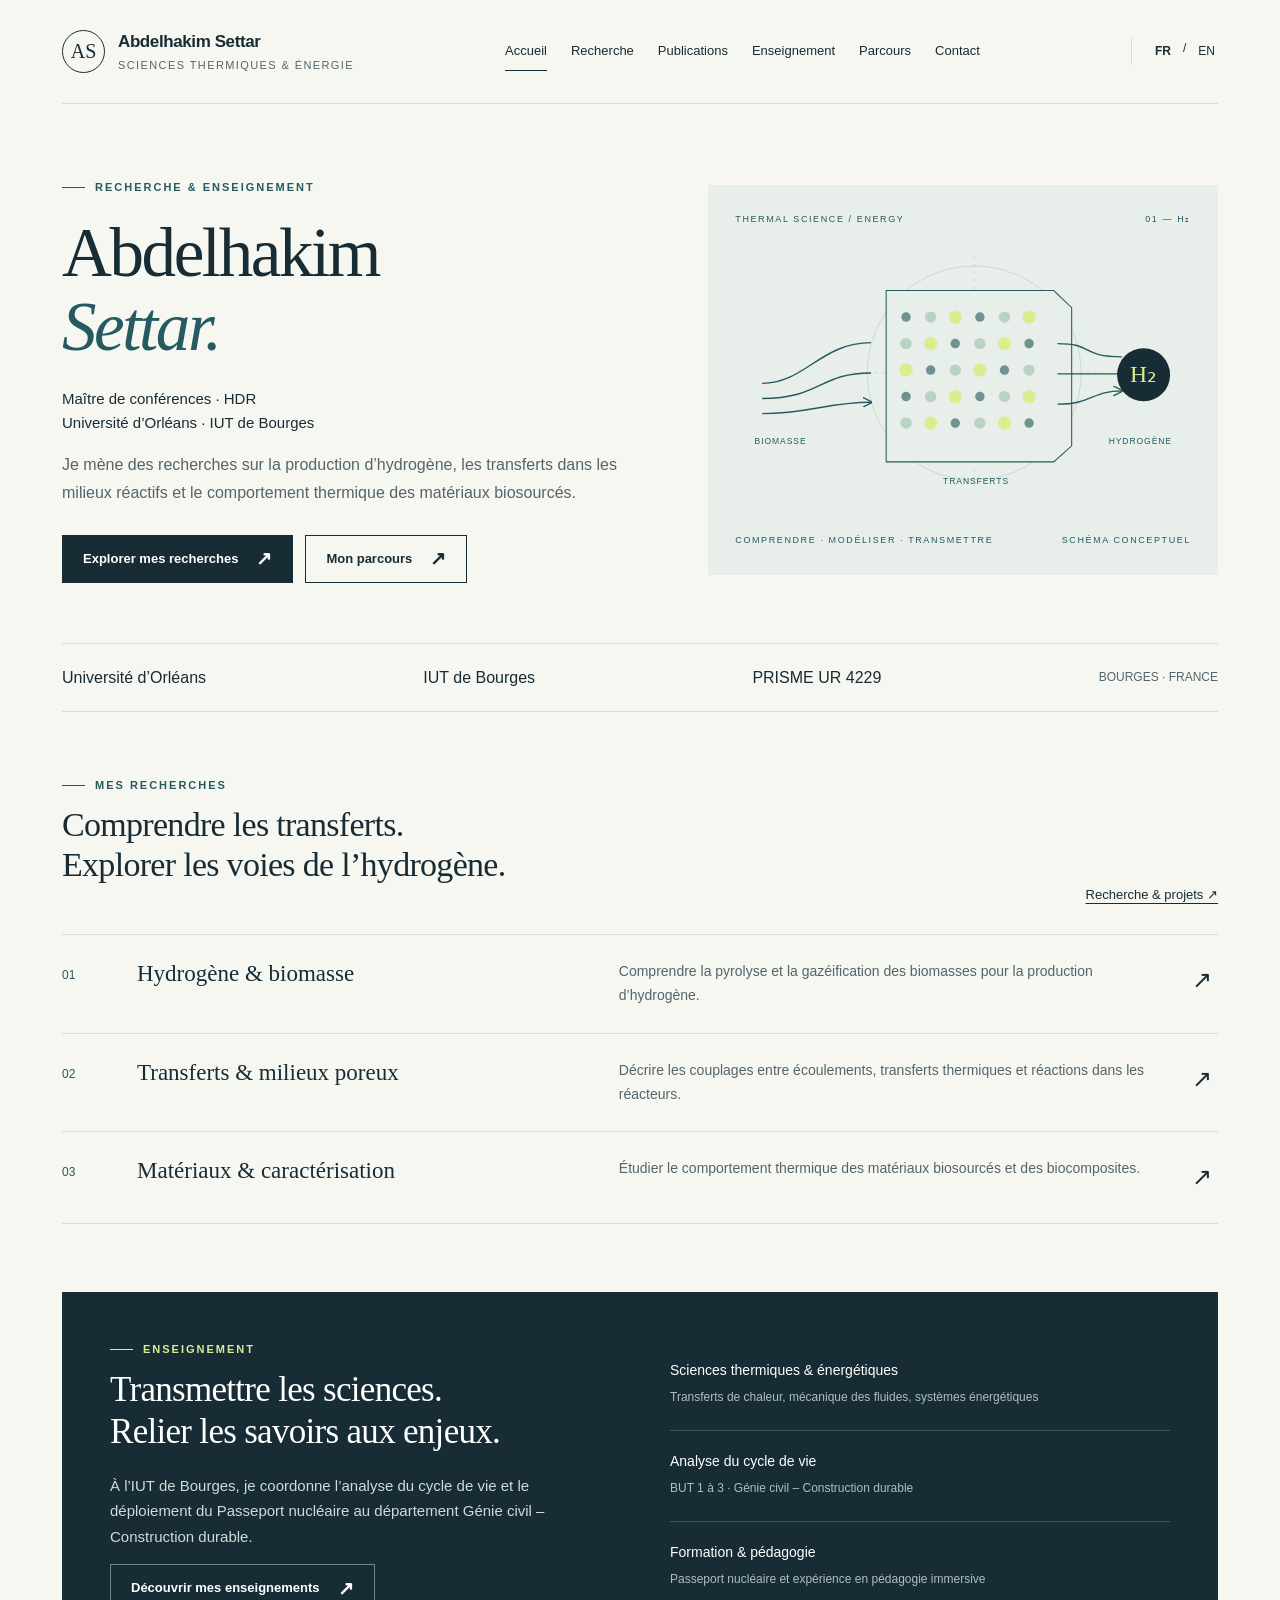
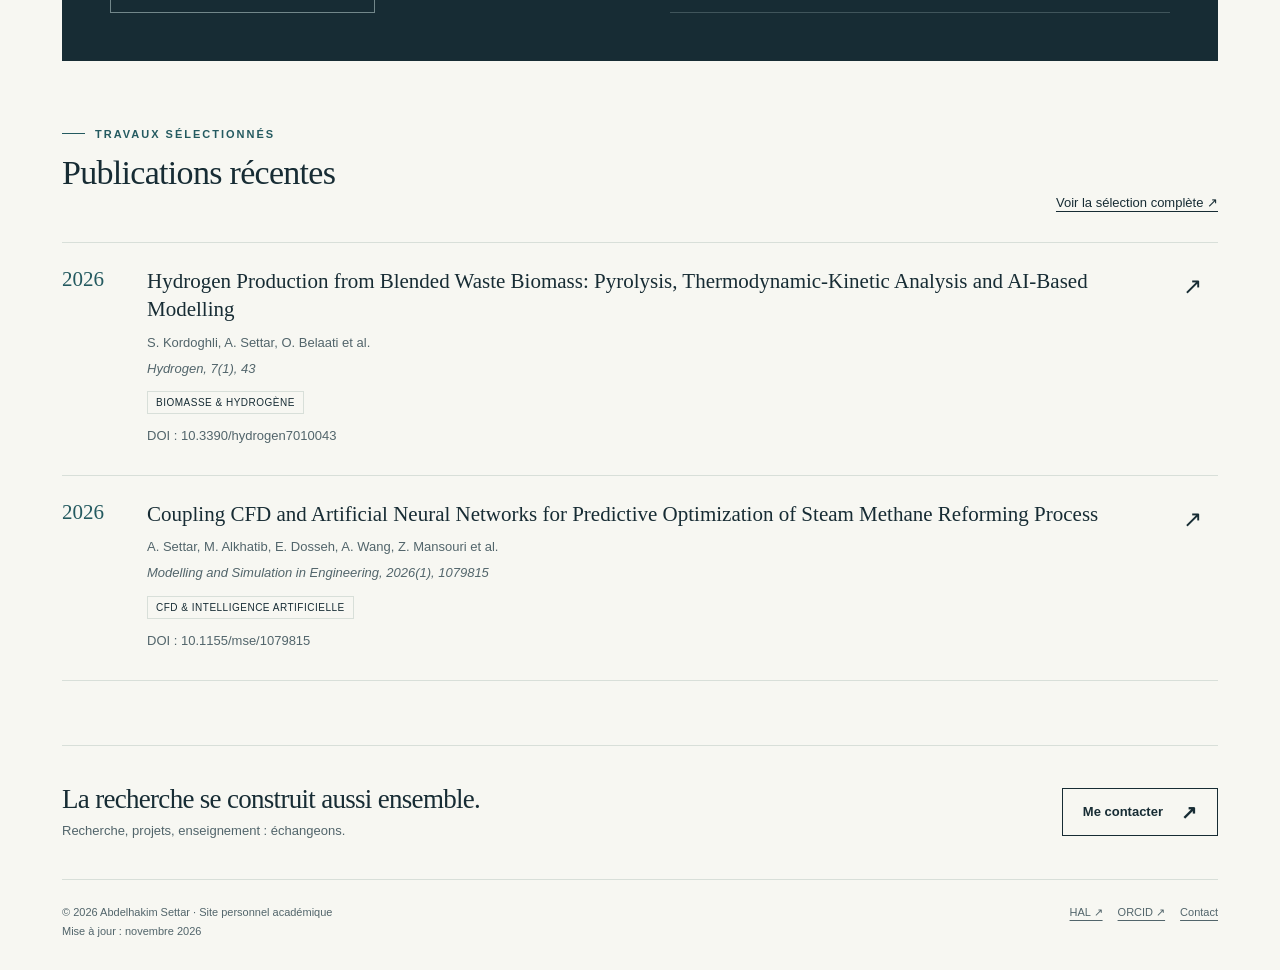
==== index.html @ e498993f "Mettre à jour l’adresse du site après le changement d’identifiant Nouvelle adresse : https://abdelha" ====
<!doctype html><html lang="fr"><head><meta charset="utf-8"><meta name="viewport" content="width=device-width,initial-scale=1"><title>Abdelhakim Settar — Recherche &amp; enseignement</title><meta name="description" content="Abdelhakim Settar, maître de conférences HDR à l’Université d’Orléans : hydrogène, biomasse, transferts, matériaux biosourcés et enseignement à l’IUT de Bourges."><meta name="theme-color" content="#172c34"><link rel="canonical" href="https://abdelhakim-settar.github.io/fr.html"><link rel="alternate" hreflang="fr" href="https://abdelhakim-settar.github.io/fr.html"><link rel="alternate" hreflang="en" href="https://abdelhakim-settar.github.io/en.html"><link rel="alternate" hreflang="x-default" href="https://abdelhakim-settar.github.io/en.html"><meta property="og:title" content="Abdelhakim Settar — Recherche &amp; enseignement"><meta property="og:description" content="Abdelhakim Settar, maître de conférences HDR à l’Université d’Orléans : hydrogène, biomasse, transferts, matériaux biosourcés et enseignement à l’IUT de Bourges."><meta property="og:type" content="profile"><meta property="og:url" content="https://abdelhakim-settar.github.io/fr.html"><meta property="og:locale" content="fr_FR"><link rel="icon" type="image/svg+xml" href="/favicon.svg"><link rel="stylesheet" href="/style.css"><script src="/app.js" defer></script><script type="application/ld+json">{"@context": "https://schema.org", "@type": "ProfilePage", "inLanguage": "fr", "url": "https://abdelhakim-settar.github.io/fr.html", "name": "Abdelhakim Settar — Recherche & enseignement", "mainEntity": {"@type": "Person", "name": "Abdelhakim Settar", "jobTitle": "Maître de conférences HDR", "affiliation": [{"@type": "Organization", "name": "Université d’Orléans"}, {"@type": "Organization", "name": "PRISME Laboratory, UR 4229"}], "email": "mailto:abdelhakim.settar@univ-orleans.fr", "sameAs": ["https://cv.hal.science/abdelhakim-settar", "https://orcid.org/0000-0002-2147-880X", "https://fr.linkedin.com/in/abdelhakim-settar-b4479660"], "knowsAbout": ["Hydrogen production", "Biomass gasification", "Heat and mass transfer", "Porous media", "Life cycle assessment"]}}</script></head><body><a class="skip" href="#main">Aller au contenu</a><div class="shell"><header class="top"><a class="brand" href="/fr.html"><span class="monogram" aria-hidden="true">AS</span><span><strong>Abdelhakim Settar</strong><small>Sciences thermiques & énergie</small></span></a><nav class="nav" aria-label="Navigation principale"><a href="/fr.html" aria-current="page">Accueil</a><a href="/fr-recherche.html" >Recherche</a><a href="/fr-publications.html" >Publications</a><a href="/fr-enseignement.html" >Enseignement</a><a href="/fr-parcours.html" >Parcours</a><a href="/fr-contact.html" >Contact</a></nav><nav class="languages" aria-label="Langue"><a href="/fr.html" lang="fr" hreflang="fr" class="selected" aria-current="true">FR</a><span aria-hidden="true">/</span><a href="/en.html" lang="en" hreflang="en" class="" >EN</a></nav></header><main id="main"><section class="hero"><div><div class="eyebrow">Recherche & enseignement</div><h1>Abdelhakim<span>Settar.</span></h1><p class="role">Maître de conférences · HDR<br>Université d’Orléans · IUT de Bourges</p><p class="lead">Je mène des recherches sur la production d’hydrogène, les transferts dans les milieux réactifs et le comportement thermique des matériaux biosourcés.</p><div class="actions"><a class="button primary" href="/fr-recherche.html" >Explorer mes recherches<span class="arrow" aria-hidden="true">↗</span></a><a class="button " href="/fr-parcours.html" >Mon parcours<span class="arrow" aria-hidden="true">↗</span></a></div></div><div class="hero-art"><div class="art-top"><span>THERMAL SCIENCE / ENERGY</span><span>01 — H₂</span></div><svg viewBox="0 0 460 280" role="img" aria-label="Illustration conceptuelle reliant biomasse, transferts dans un milieu poreux et hydrogène"><defs><marker id="arrow" markerWidth="7" markerHeight="7" refX="6" refY="3.5" orient="auto"><path d="M0 0L7 3.5L0 7" fill="none" stroke="#245a60"/></marker></defs><g fill="none" stroke="#b7c9c0" stroke-width=".6"><circle cx="242" cy="132" r="113"/><circle cx="242" cy="132" r="85"/><path d="M242 9V253M113 132H372" stroke-dasharray="3 5"/></g><path d="M18 143C63 143 80 100 133 100M18 159C80 159 78 132 133 132M18 175C68 175 87 163 133 163" stroke="#245a60" stroke-width="1.5" fill="none" marker-end="url(#arrow)"/><path d="M149 45L326 45L345 63L345 209L326 226L149 226Z" fill="#e8eeea" stroke="#245a60" stroke-width="1.1"/><circle cx="170" cy="73" r="5" fill="#6f9292"/><circle cx="170" cy="101" r="6" fill="#bad2c4"/><circle cx="170" cy="129" r="7" fill="#d8ee91"/><circle cx="170" cy="157" r="5" fill="#6f9292"/><circle cx="170" cy="185" r="6" fill="#bad2c4"/><circle cx="196" cy="73" r="6" fill="#bad2c4"/><circle cx="196" cy="101" r="7" fill="#d8ee91"/><circle cx="196" cy="129" r="5" fill="#6f9292"/><circle cx="196" cy="157" r="6" fill="#bad2c4"/><circle cx="196" cy="185" r="7" fill="#d8ee91"/><circle cx="222" cy="73" r="7" fill="#d8ee91"/><circle cx="222" cy="101" r="5" fill="#6f9292"/><circle cx="222" cy="129" r="6" fill="#bad2c4"/><circle cx="222" cy="157" r="7" fill="#d8ee91"/><circle cx="222" cy="185" r="5" fill="#6f9292"/><circle cx="248" cy="73" r="5" fill="#6f9292"/><circle cx="248" cy="101" r="6" fill="#bad2c4"/><circle cx="248" cy="129" r="7" fill="#d8ee91"/><circle cx="248" cy="157" r="5" fill="#6f9292"/><circle cx="248" cy="185" r="6" fill="#bad2c4"/><circle cx="274" cy="73" r="6" fill="#bad2c4"/><circle cx="274" cy="101" r="7" fill="#d8ee91"/><circle cx="274" cy="129" r="5" fill="#6f9292"/><circle cx="274" cy="157" r="6" fill="#bad2c4"/><circle cx="274" cy="185" r="7" fill="#d8ee91"/><circle cx="300" cy="73" r="7" fill="#d8ee91"/><circle cx="300" cy="101" r="5" fill="#6f9292"/><circle cx="300" cy="129" r="6" fill="#bad2c4"/><circle cx="300" cy="157" r="7" fill="#d8ee91"/><circle cx="300" cy="185" r="5" fill="#6f9292"/><path d="M330 101C369 101 354 115 398 115M330 133H397M330 165C367 165 366 151 398 151" fill="none" stroke="#245a60" stroke-width="1.5" marker-end="url(#arrow)"/><circle cx="421" cy="134" r="28" fill="#172c34"/><text x="421" y="142" text-anchor="middle" fill="#d8ee91" font-size="25" font-family="Georgia,serif">H₂</text><text x="10" y="207" fill="#245a60" font-size="9" letter-spacing="1">BIOMASSE</text><text x="244" y="249" fill="#245a60" font-size="9" text-anchor="middle" letter-spacing="1">TRANSFERTS</text><text x="451" y="207" fill="#245a60" font-size="9" text-anchor="end" letter-spacing="1">HYDROGÈNE</text></svg><div class="art-bottom"><span>Comprendre · Modéliser · Transmettre</span><span>Schéma conceptuel</span></div></div></section><div class="affiliations"><strong>Université d’Orléans</strong><strong>IUT de Bourges</strong><strong>PRISME <span>UR 4229</span></strong><span>BOURGES · FRANCE</span></div><section class="section"><div class="section-heading"><div><div class="eyebrow">Mes recherches</div><h2>Comprendre les transferts.<br>Explorer les voies de l’hydrogène.</h2></div><a class="text-link" href="/fr-recherche.html">Recherche & projets ↗</a></div><div class="topic-list"><a class="topic" href="/fr-recherche.html#hydrogen"><span class="num">01</span><h3>Hydrogène & biomasse</h3><p>Comprendre la pyrolyse et la gazéification des biomasses pour la production d’hydrogène.</p><span class="arrow" aria-hidden="true">↗</span></a><a class="topic" href="/fr-recherche.html#transport"><span class="num">02</span><h3>Transferts & milieux poreux</h3><p>Décrire les couplages entre écoulements, transferts thermiques et réactions dans les réacteurs.</p><span class="arrow" aria-hidden="true">↗</span></a><a class="topic" href="/fr-recherche.html#materials"><span class="num">03</span><h3>Matériaux & caractérisation</h3><p>Étudier le comportement thermique des matériaux biosourcés et des biocomposites.</p><span class="arrow" aria-hidden="true">↗</span></a></div></section><section class="feature"><div><div class="eyebrow">Enseignement</div><h2>Transmettre les sciences.<br>Relier les savoirs aux enjeux.</h2><p>À l’IUT de Bourges, je coordonne l’analyse du cycle de vie et le déploiement du Passeport nucléaire au département Génie civil – Construction durable.</p><a class="button " href="/fr-enseignement.html" >Découvrir mes enseignements<span class="arrow" aria-hidden="true">↗</span></a></div><div class="feature-list"><div><strong>Sciences thermiques & énergétiques</strong><small>Transferts de chaleur, mécanique des fluides, systèmes énergétiques</small></div><div><strong>Analyse du cycle de vie</strong><small>BUT 1 à 3 · Génie civil – Construction durable</small></div><div><strong>Formation & pédagogie</strong><small>Passeport nucléaire et expérience en pédagogie immersive</small></div></div></section><section class="section"><div class="section-heading"><div><div class="eyebrow">Travaux sélectionnés</div><h2>Publications récentes</h2></div><a class="text-link" href="/fr-publications.html">Voir la sélection complète ↗</a></div><article class="pub" data-publication data-year="2026"><div class="pub-year">2026</div><div><h3 lang="en"><a href="https://doi.org/10.3390/hydrogen7010043">Hydrogen Production from Blended Waste Biomass: Pyrolysis, Thermodynamic-Kinetic Analysis and AI-Based Modelling</a></h3><p>S. Kordoghli, A. Settar, O. Belaati et al.</p><p><i>Hydrogen, 7(1), 43</i></p><span class="tag">Biomasse & hydrogène</span><p>DOI : 10.3390/hydrogen7010043</p></div><a class="pub-link" href="https://doi.org/10.3390/hydrogen7010043" aria-label="Consulter la publication: Hydrogen Production from Blended Waste Biomass: Pyrolysis, Thermodynamic-Kinetic Analysis and AI-Based Modelling">↗</a></article><article class="pub" data-publication data-year="2026"><div class="pub-year">2026</div><div><h3 lang="en"><a href="https://doi.org/10.1155/mse/1079815">Coupling CFD and Artificial Neural Networks for Predictive Optimization of Steam Methane Reforming Process</a></h3><p>A. Settar, M. Alkhatib, E. Dosseh, A. Wang, Z. Mansouri et al.</p><p><i>Modelling and Simulation in Engineering, 2026(1), 1079815</i></p><span class="tag">CFD & intelligence artificielle</span><p>DOI : 10.1155/mse/1079815</p></div><a class="pub-link" href="https://doi.org/10.1155/mse/1079815" aria-label="Consulter la publication: Coupling CFD and Artificial Neural Networks for Predictive Optimization of Steam Methane Reforming Process">↗</a></article></section></main><footer><div class="footer-cta"><div><h2>La recherche se construit aussi ensemble.</h2><p>Recherche, projets, enseignement : échangeons.</p></div><a class="button " href="/fr-contact.html" >Me contacter<span class="arrow" aria-hidden="true">↗</span></a></div><div class="bottom"><div>© 2026 Abdelhakim Settar · Site personnel académique<br>Mise à jour : novembre 2026</div><div><a href="https://cv.hal.science/abdelhakim-settar">HAL ↗</a><a href="https://orcid.org/0000-0002-2147-880X">ORCID ↗</a><a href="/fr-contact.html">Contact</a></div></div></footer></div></body></html>
---- style.css ----
:root{--paper:#f7f7f2;--white:#fff;--ink:#172c34;--muted:#52656b;--line:#d8dfd9;--accent:#d8ee91;--teal:#245a60;--serif:Georgia,'Times New Roman',serif}*{box-sizing:border-box}html{scroll-behavior:smooth}body{margin:0;background:var(--paper);color:var(--ink);font:16px/1.7 'Segoe UI',Arial,sans-serif}a{color:inherit;text-underline-offset:4px}button,input,select{font:inherit}a:focus-visible,button:focus-visible,input:focus-visible,select:focus-visible{outline:3px solid #427b86;outline-offset:5px}a:hover{color:var(--teal)}.skip{position:fixed;top:-70px;left:12px;background:var(--white);padding:10px;z-index:20}.skip:focus{top:8px}.shell{max-width:1260px;margin:auto;padding:0 52px}.top{display:flex;align-items:center;justify-content:space-between;gap:20px;min-height:104px;border-bottom:1px solid var(--line)}.brand{display:flex;gap:13px;align-items:center;text-decoration:none;line-height:1.3}.monogram{width:43px;height:43px;display:grid;place-items:center;border:1px solid var(--ink);font:20px var(--serif);border-radius:50%}.brand strong{font-size:17px;letter-spacing:-.4px}.brand small{display:block;color:var(--muted);font-size:11px;letter-spacing:1.4px;text-transform:uppercase;margin-top:5px}.nav{display:flex;align-items:center;gap:24px}.nav a{font-size:13px;text-decoration:none;padding:8px 0;border-bottom:1px solid transparent}.nav a[aria-current=page]{border-color:var(--ink)}.languages{display:flex;gap:9px;font-size:12px;white-space:nowrap;border-left:1px solid var(--line);padding-left:20px}.languages a{padding:3px;text-decoration:none}.languages .selected{font-weight:700}.menu{display:none}.eyebrow{text-transform:uppercase;letter-spacing:2px;font-size:11px;font-weight:600;color:var(--teal);display:flex;align-items:center;gap:10px}.eyebrow:before{content:'';width:23px;height:1px;background:currentColor}.hero{display:grid;grid-template-columns:1.17fr 1fr;gap:50px;padding:74px 0 60px;align-items:center}.hero h1{font:clamp(44px,5.4vw,69px)/1.07 var(--serif);letter-spacing:-2.4px;margin:20px 0 23px;font-weight:400}.hero h1 span{display:block;font-style:italic;color:var(--teal)}.role{font-size:15px;line-height:1.6;margin:0 0 15px}.lead{color:var(--muted);font-size:16px;max-width:600px}.actions{display:flex;gap:12px;flex-wrap:wrap;margin-top:29px}.button{display:inline-flex;align-items:center;gap:18px;justify-content:center;padding:12px 20px;border:1px solid var(--ink);text-decoration:none;font-size:13px;font-weight:600;background:transparent;color:var(--ink);cursor:pointer}.button.primary{background:var(--ink);color:white}.button:hover{background:var(--accent);color:var(--ink)}.button .arrow{font-size:19px;line-height:1}.hero-art{background:#e8eeea;position:relative;min-height:390px;display:flex;flex-direction:column;justify-content:space-between;padding:27px;overflow:hidden}.art-top,.art-bottom{display:flex;justify-content:space-between;gap:20px;text-transform:uppercase;font-size:9px;letter-spacing:1.6px;color:var(--teal)}.hero-art svg{width:100%;height:265px;overflow:visible}.affiliations{display:flex;justify-content:space-between;align-items:center;padding:20px 0;border-top:1px solid var(--line);border-bottom:1px solid var(--line);gap:20px;font-size:12px;color:var(--muted)}.affiliations strong{font-size:16px;color:var(--ink);font-weight:500}.section{padding:64px 0}.section-heading{display:flex;align-items:end;justify-content:space-between;gap:30px;margin-bottom:28px}.section-heading h2,h2{font:34px/1.2 var(--serif);letter-spacing:-.7px;margin:10px 0 20px;font-weight:400}.text-link{font-size:13px;white-space:nowrap}.topic-list{border-top:1px solid var(--line)}.topic{display:grid;grid-template-columns:50px 1fr 1.2fr 26px;gap:25px;padding:25px 0;border-bottom:1px solid var(--line);align-items:start;text-decoration:none}.topic .num{color:var(--teal);font-size:12px;padding-top:5px}.topic h3{font:23px/1.25 var(--serif);margin:0}.topic p{margin:0;color:var(--muted);font-size:14px}.topic>.arrow{font-size:24px}.feature{display:grid;grid-template-columns:1fr 1fr;gap:60px;background:var(--ink);color:#fff;padding:48px;margin-top:4px}.feature .eyebrow{color:var(--accent)}.feature p{font-size:15px;color:#d0dbda}.feature h2{font-size:35px}.feature .button{color:#fff;border-color:#72878a}.feature .button:hover{color:var(--ink)}.feature-list{display:grid;gap:0}.feature-list>div{padding:16px 0;border-bottom:1px solid #40555b}.feature-list strong{font-size:14px;font-weight:500}.feature-list small{display:block;font-size:12px;color:#adbec0;margin-top:4px}.pub{display:grid;grid-template-columns:65px 1fr 35px;gap:20px;border-top:1px solid var(--line);padding:24px 0}.pub:last-child{border-bottom:1px solid var(--line)}.pub-year{font:21px var(--serif);color:var(--teal)}.pub h3{font:21px/1.35 var(--serif);margin:0 0 8px}.pub h3 a{text-decoration:none}.pub p{font-size:13px;color:var(--muted);margin:4px 0}.tag{display:inline-block;font-size:10px;letter-spacing:.5px;text-transform:uppercase;border:1px solid var(--line);padding:2px 8px;margin:7px 0}.pub-link{text-decoration:none;font-size:23px}.page-head{padding:60px 0 38px;border-bottom:1px solid var(--line)}.page-head h1{font:55px/1.1 var(--serif);letter-spacing:-1.8px;font-weight:400;margin:18px 0}.page-head p{max-width:750px;color:var(--muted)}.layout{display:grid;grid-template-columns:215px 1fr;gap:60px;padding:45px 0 70px}.side{align-self:start;position:sticky;top:30px}.side a{display:block;text-decoration:none;font-size:13px;border-bottom:1px solid var(--line);padding:11px 0}.content section{margin-bottom:48px;scroll-margin-top:30px}.content h2{font-size:31px}.content h3{font:24px var(--serif);margin:25px 0 12px}.content p,.content li{color:var(--muted);font-size:15px}.methods{display:flex;flex-wrap:wrap;gap:8px}.methods span{padding:7px 12px;border:1px solid var(--line);font-size:12px}.project{display:grid;grid-template-columns:115px 1fr;gap:24px;padding:23px 0;border-top:1px solid var(--line)}.project .date{font-size:12px;color:var(--teal)}.project h3{margin:0 0 8px}.project p{margin:0}.note{font-size:12px;color:var(--muted);border-left:2px solid var(--teal);padding:0 0 0 16px}.timeline{border-left:1px solid var(--line);margin-left:6px;padding-left:25px}.timeline article{position:relative;margin-bottom:29px}.timeline article:before{position:absolute;content:'';width:7px;height:7px;background:var(--teal);border-radius:50%;left:-29px;top:9px}.timeline .date{font-size:12px;color:var(--teal)}.timeline h3{margin:4px 0 6px;font-size:22px}.timeline p{margin:0}.filters{display:flex;gap:20px;align-items:end;margin:30px 0}.filters label{display:flex;flex-direction:column;gap:6px;font-size:12px;flex:1}.filters input,.filters select{border:1px solid #b0beba;background:#fff;padding:12px;color:var(--ink);width:100%;border-radius:0}.filters label:last-child{max-width:180px}.result-count{font-size:12px;color:var(--muted)}[hidden]{display:none!important}.contact-grid{display:grid;grid-template-columns:1.3fr 1fr;gap:60px;padding:45px 0 70px}.email{font:clamp(19px,2.7vw,30px) var(--serif);overflow-wrap:anywhere}.contact-box{background:#e8eeea;padding:32px}.contact-box p{font-size:14px;color:var(--muted)}.contact-grid h2{font-size:28px}.footer-cta{display:flex;justify-content:space-between;align-items:center;border-top:1px solid var(--line);padding:37px 0;gap:20px}.footer-cta h2{font-size:27px;margin:0 0 5px}.footer-cta p{font-size:13px;color:var(--muted);margin:0}.bottom{border-top:1px solid var(--line);padding:23px 0 30px;display:flex;justify-content:space-between;gap:20px;font-size:11px;color:var(--muted)}.bottom a{margin-left:15px}.empty{padding:25px;border:1px solid var(--line)}.minor{font-size:12px;color:var(--muted)}
@media(min-width:1500px){.shell{max-width:1380px}.hero{padding-top:90px;padding-bottom:75px}.hero-art{min-height:430px}.hero-art svg{height:300px}}@media(max-width:1000px){.shell{padding:0 30px}.top{flex-wrap:wrap;padding:22px 0;min-height:85px}.brand{flex:1}.nav{gap:20px;order:3;width:100%;justify-content:space-between}.languages{order:2}.hero{gap:25px;padding-top:50px}.hero h1{font-size:52px}.hero-art{min-height:350px;padding:20px}.hero-art svg{height:240px}.topic{grid-template-columns:30px 1fr 1.15fr 20px;gap:18px}.layout{grid-template-columns:170px 1fr;gap:35px}.feature{padding:35px;gap:35px}}
@media(max-width:650px){.shell{padding:0 22px}.top{gap:15px}.brand strong{font-size:15px}.brand small{font-size:9px}.monogram{width:36px;height:36px;font-size:17px}.languages{padding-left:12px}.nav{gap:10px;flex-wrap:wrap;justify-content:flex-start}.nav a{font-size:12px;margin-right:10px}.hero{grid-template-columns:1fr;padding-top:36px;gap:30px;padding-bottom:34px}.hero h1{font-size:49px;letter-spacing:-2px}.hero-art{min-height:320px}.hero-art svg{height:230px}.role{font-size:14px}.lead{font-size:15px}.affiliations{align-items:start;flex-wrap:wrap;gap:13px}.affiliations strong{font-size:14px}.affiliations span{font-size:10px}.section{padding:40px 0}.section-heading{display:block}.section-heading h2,h2{font-size:29px}.topic{grid-template-columns:25px 1fr 20px;gap:12px}.topic p{grid-column:2}.topic>.arrow{grid-row:1;grid-column:3}.topic h3{font-size:22px}.feature{grid-template-columns:1fr;padding:28px;gap:18px}.feature h2{font-size:31px}.pub{grid-template-columns:43px 1fr 20px;gap:10px}.pub h3{font-size:19px}.pub-year{font-size:18px}.page-head{padding:35px 0 25px}.page-head h1{font-size:43px}.layout{grid-template-columns:1fr;gap:22px;padding-top:22px}.side{position:static;display:flex;flex-wrap:wrap;gap:0 20px}.side a{font-size:12px}.content h2{font-size:28px}.project{grid-template-columns:1fr;gap:6px}.filters{gap:10px}.contact-grid{grid-template-columns:1fr;gap:25px}.footer-cta{display:block;padding:25px 0}.footer-cta .button{margin-top:18px}.bottom{display:block}.bottom div+div{margin-top:10px}.bottom a{margin-left:0;margin-right:16px}}
@media(prefers-reduced-motion:reduce){html{scroll-behavior:auto}}@media print{body{background:white}.top,.side,.footer-cta,.bottom,.actions,.filters{display:none}.shell{padding:0}.layout{display:block;padding:15px 0}.page-head{padding:10px 0}.page-head h1{font-size:32px}.content section{break-inside:avoid}.content p,.content li{font-size:11px}a{text-decoration:none}}
.research-visual{margin:25px 0 0;background:#e8eeea;padding:22px 28px 15px}.research-visual svg{display:block;width:100%;max-height:260px}.research-visual figcaption{color:var(--muted);font-size:10px;text-align:right;margin-top:10px}@media(max-width:650px){.research-visual{padding:10px}.research-visual figcaption{font-size:9px}}
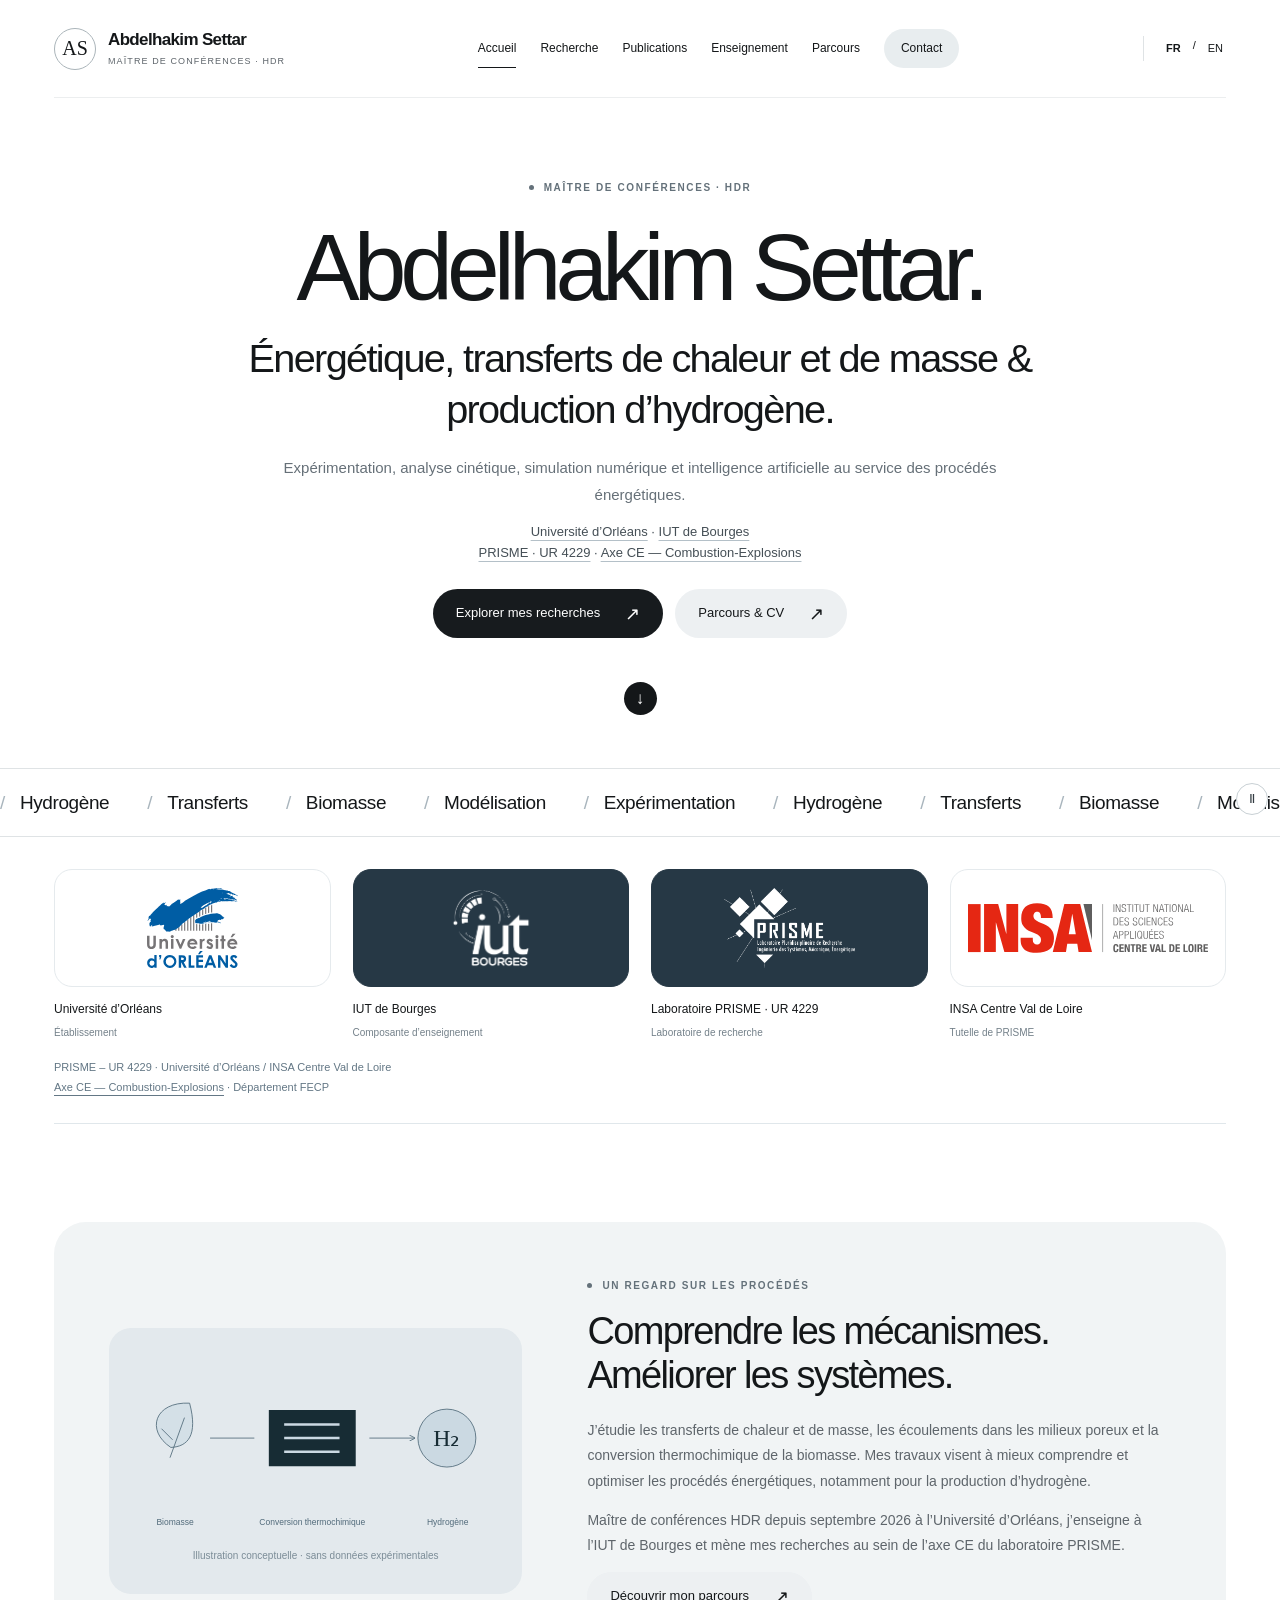
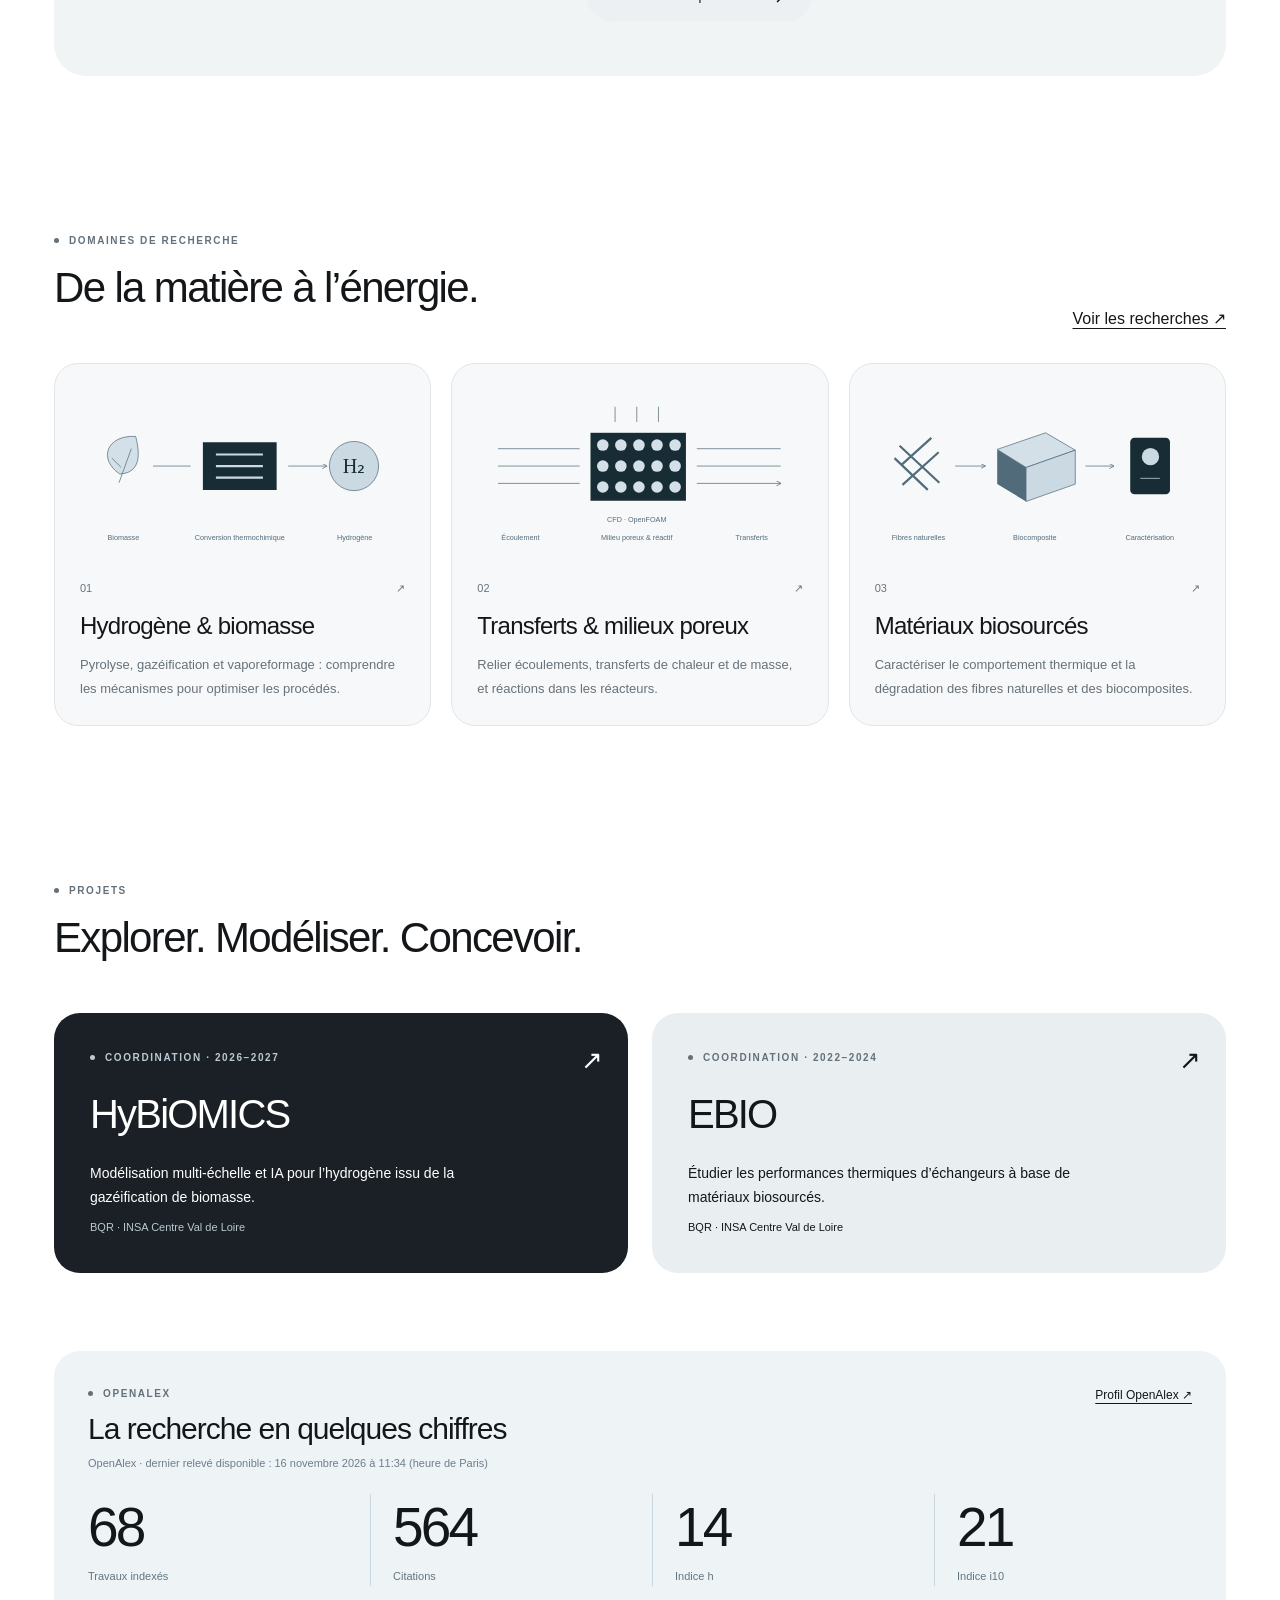
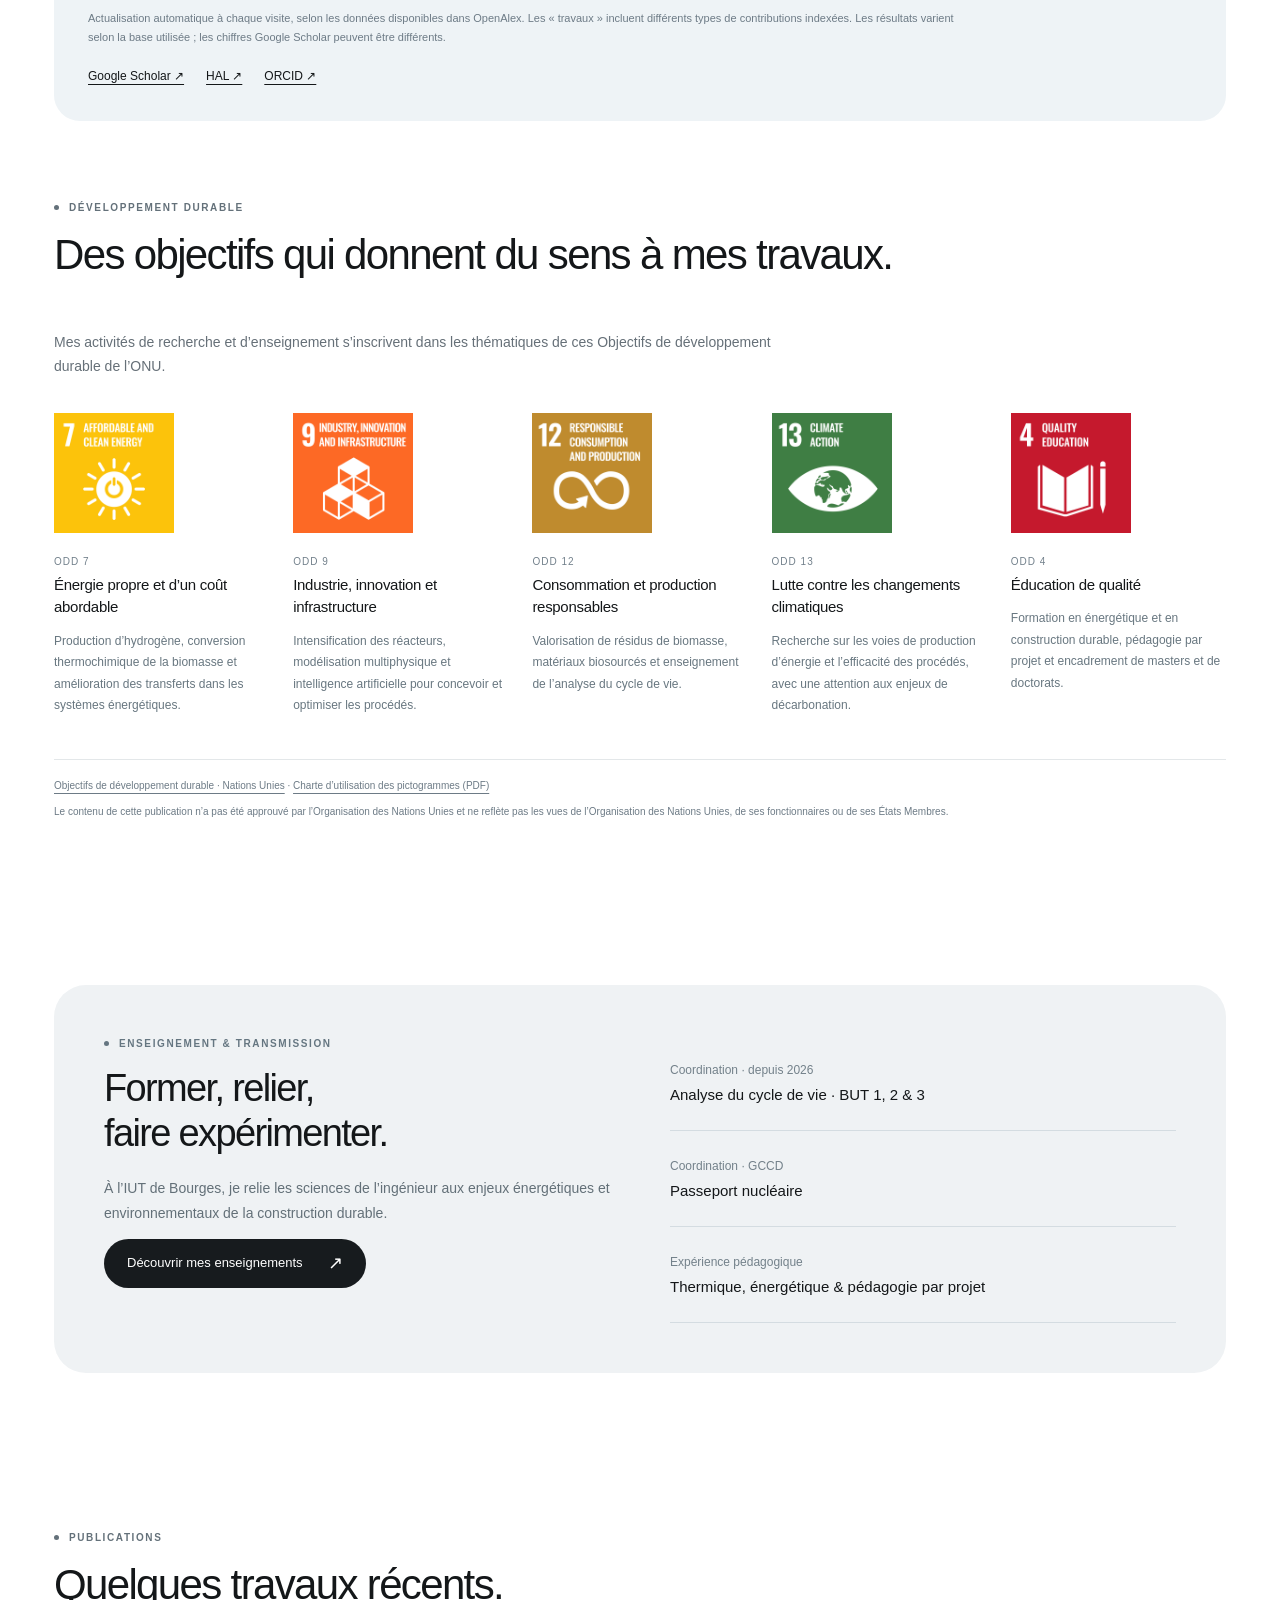
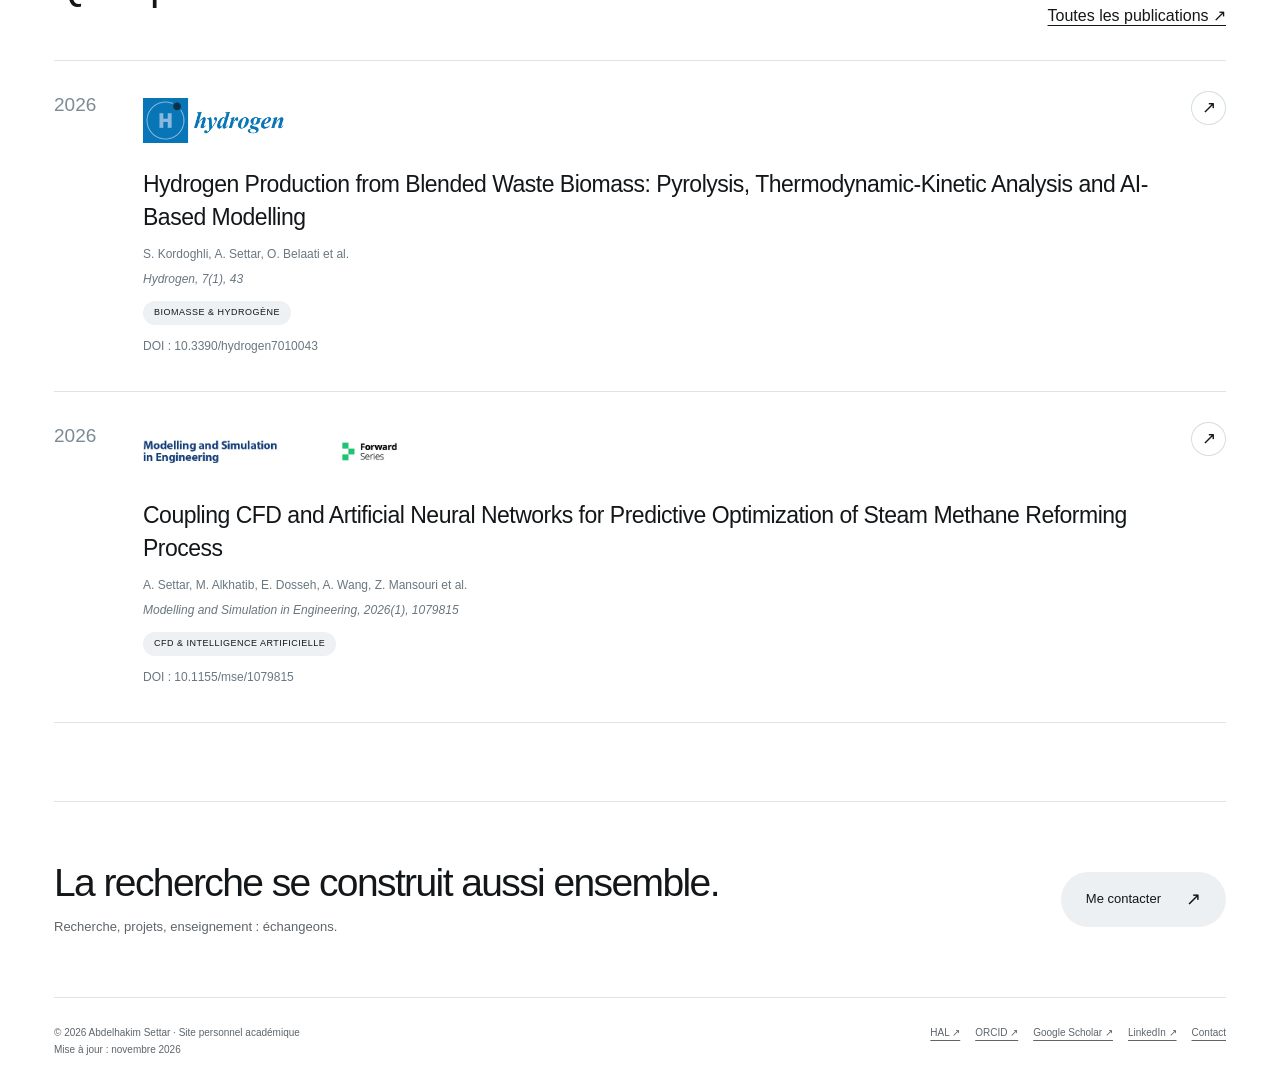
==== commit f4ec7d32: "Enrichir le site : affiliations, logos, ODD et bibliométrie automatique Nouvelle présentation biling" ====
--- a/index.html
+++ b/index.html
@@ -1 +1,9 @@
-<!doctype html><html lang="fr"><head><meta charset="utf-8"><meta name="viewport" content="width=device-width,initial-scale=1"><title>Abdelhakim Settar — Recherche &amp; enseignement</title><meta name="description" content="Abdelhakim Settar, maître de conférences HDR à l’Université d’Orléans : hydrogène, biomasse, transferts, matériaux biosourcés et enseignement à l’IUT de Bourges."><meta name="theme-color" content="#172c34"><link rel="canonical" href="https://abdelhakim-settar.github.io/fr.html"><link rel="alternate" hreflang="fr" href="https://abdelhakim-settar.github.io/fr.html"><link rel="alternate" hreflang="en" href="https://abdelhakim-settar.github.io/en.html"><link rel="alternate" hreflang="x-default" href="https://abdelhakim-settar.github.io/en.html"><meta property="og:title" content="Abdelhakim Settar — Recherche &amp; enseignement"><meta property="og:description" content="Abdelhakim Settar, maître de conférences HDR à l’Université d’Orléans : hydrogène, biomasse, transferts, matériaux biosourcés et enseignement à l’IUT de Bourges."><meta property="og:type" content="profile"><meta property="og:url" content="https://abdelhakim-settar.github.io/fr.html"><meta property="og:locale" content="fr_FR"><link rel="icon" type="image/svg+xml" href="/favicon.svg"><link rel="stylesheet" href="/style.css"><script src="/app.js" defer></script><script type="application/ld+json">{"@context": "https://schema.org", "@type": "ProfilePage", "inLanguage": "fr", "url": "https://abdelhakim-settar.github.io/fr.html", "name": "Abdelhakim Settar — Recherche & enseignement", "mainEntity": {"@type": "Person", "name": "Abdelhakim Settar", "jobTitle": "Maître de conférences HDR", "affiliation": [{"@type": "Organization", "name": "Université d’Orléans"}, {"@type": "Organization", "name": "PRISME Laboratory, UR 4229"}], "email": "mailto:abdelhakim.settar@univ-orleans.fr", "sameAs": ["https://cv.hal.science/abdelhakim-settar", "https://orcid.org/0000-0002-2147-880X", "https://fr.linkedin.com/in/abdelhakim-settar-b4479660"], "knowsAbout": ["Hydrogen production", "Biomass gasification", "Heat and mass transfer", "Porous media", "Life cycle assessment"]}}</script></head><body><a class="skip" href="#main">Aller au contenu</a><div class="shell"><header class="top"><a class="brand" href="/fr.html"><span class="monogram" aria-hidden="true">AS</span><span><strong>Abdelhakim Settar</strong><small>Sciences thermiques & énergie</small></span></a><nav class="nav" aria-label="Navigation principale"><a href="/fr.html" aria-current="page">Accueil</a><a href="/fr-recherche.html" >Recherche</a><a href="/fr-publications.html" >Publications</a><a href="/fr-enseignement.html" >Enseignement</a><a href="/fr-parcours.html" >Parcours</a><a href="/fr-contact.html" >Contact</a></nav><nav class="languages" aria-label="Langue"><a href="/fr.html" lang="fr" hreflang="fr" class="selected" aria-current="true">FR</a><span aria-hidden="true">/</span><a href="/en.html" lang="en" hreflang="en" class="" >EN</a></nav></header><main id="main"><section class="hero"><div><div class="eyebrow">Recherche & enseignement</div><h1>Abdelhakim<span>Settar.</span></h1><p class="role">Maître de conférences · HDR<br>Université d’Orléans · IUT de Bourges</p><p class="lead">Je mène des recherches sur la production d’hydrogène, les transferts dans les milieux réactifs et le comportement thermique des matériaux biosourcés.</p><div class="actions"><a class="button primary" href="/fr-recherche.html" >Explorer mes recherches<span class="arrow" aria-hidden="true">↗</span></a><a class="button " href="/fr-parcours.html" >Mon parcours<span class="arrow" aria-hidden="true">↗</span></a></div></div><div class="hero-art"><div class="art-top"><span>THERMAL SCIENCE / ENERGY</span><span>01 — H₂</span></div><svg viewBox="0 0 460 280" role="img" aria-label="Illustration conceptuelle reliant biomasse, transferts dans un milieu poreux et hydrogène"><defs><marker id="arrow" markerWidth="7" markerHeight="7" refX="6" refY="3.5" orient="auto"><path d="M0 0L7 3.5L0 7" fill="none" stroke="#245a60"/></marker></defs><g fill="none" stroke="#b7c9c0" stroke-width=".6"><circle cx="242" cy="132" r="113"/><circle cx="242" cy="132" r="85"/><path d="M242 9V253M113 132H372" stroke-dasharray="3 5"/></g><path d="M18 143C63 143 80 100 133 100M18 159C80 159 78 132 133 132M18 175C68 175 87 163 133 163" stroke="#245a60" stroke-width="1.5" fill="none" marker-end="url(#arrow)"/><path d="M149 45L326 45L345 63L345 209L326 226L149 226Z" fill="#e8eeea" stroke="#245a60" stroke-width="1.1"/><circle cx="170" cy="73" r="5" fill="#6f9292"/><circle cx="170" cy="101" r="6" fill="#bad2c4"/><circle cx="170" cy="129" r="7" fill="#d8ee91"/><circle cx="170" cy="157" r="5" fill="#6f9292"/><circle cx="170" cy="185" r="6" fill="#bad2c4"/><circle cx="196" cy="73" r="6" fill="#bad2c4"/><circle cx="196" cy="101" r="7" fill="#d8ee91"/><circle cx="196" cy="129" r="5" fill="#6f9292"/><circle cx="196" cy="157" r="6" fill="#bad2c4"/><circle cx="196" cy="185" r="7" fill="#d8ee91"/><circle cx="222" cy="73" r="7" fill="#d8ee91"/><circle cx="222" cy="101" r="5" fill="#6f9292"/><circle cx="222" cy="129" r="6" fill="#bad2c4"/><circle cx="222" cy="157" r="7" fill="#d8ee91"/><circle cx="222" cy="185" r="5" fill="#6f9292"/><circle cx="248" cy="73" r="5" fill="#6f9292"/><circle cx="248" cy="101" r="6" fill="#bad2c4"/><circle cx="248" cy="129" r="7" fill="#d8ee91"/><circle cx="248" cy="157" r="5" fill="#6f9292"/><circle cx="248" cy="185" r="6" fill="#bad2c4"/><circle cx="274" cy="73" r="6" fill="#bad2c4"/><circle cx="274" cy="101" r="7" fill="#d8ee91"/><circle cx="274" cy="129" r="5" fill="#6f9292"/><circle cx="274" cy="157" r="6" fill="#bad2c4"/><circle cx="274" cy="185" r="7" fill="#d8ee91"/><circle cx="300" cy="73" r="7" fill="#d8ee91"/><circle cx="300" cy="101" r="5" fill="#6f9292"/><circle cx="300" cy="129" r="6" fill="#bad2c4"/><circle cx="300" cy="157" r="7" fill="#d8ee91"/><circle cx="300" cy="185" r="5" fill="#6f9292"/><path d="M330 101C369 101 354 115 398 115M330 133H397M330 165C367 165 366 151 398 151" fill="none" stroke="#245a60" stroke-width="1.5" marker-end="url(#arrow)"/><circle cx="421" cy="134" r="28" fill="#172c34"/><text x="421" y="142" text-anchor="middle" fill="#d8ee91" font-size="25" font-family="Georgia,serif">H₂</text><text x="10" y="207" fill="#245a60" font-size="9" letter-spacing="1">BIOMASSE</text><text x="244" y="249" fill="#245a60" font-size="9" text-anchor="middle" letter-spacing="1">TRANSFERTS</text><text x="451" y="207" fill="#245a60" font-size="9" text-anchor="end" letter-spacing="1">HYDROGÈNE</text></svg><div class="art-bottom"><span>Comprendre · Modéliser · Transmettre</span><span>Schéma conceptuel</span></div></div></section><div class="affiliations"><strong>Université d’Orléans</strong><strong>IUT de Bourges</strong><strong>PRISME <span>UR 4229</span></strong><span>BOURGES · FRANCE</span></div><section class="section"><div class="section-heading"><div><div class="eyebrow">Mes recherches</div><h2>Comprendre les transferts.<br>Explorer les voies de l’hydrogène.</h2></div><a class="text-link" href="/fr-recherche.html">Recherche & projets ↗</a></div><div class="topic-list"><a class="topic" href="/fr-recherche.html#hydrogen"><span class="num">01</span><h3>Hydrogène & biomasse</h3><p>Comprendre la pyrolyse et la gazéification des biomasses pour la production d’hydrogène.</p><span class="arrow" aria-hidden="true">↗</span></a><a class="topic" href="/fr-recherche.html#transport"><span class="num">02</span><h3>Transferts & milieux poreux</h3><p>Décrire les couplages entre écoulements, transferts thermiques et réactions dans les réacteurs.</p><span class="arrow" aria-hidden="true">↗</span></a><a class="topic" href="/fr-recherche.html#materials"><span class="num">03</span><h3>Matériaux & caractérisation</h3><p>Étudier le comportement thermique des matériaux biosourcés et des biocomposites.</p><span class="arrow" aria-hidden="true">↗</span></a></div></section><section class="feature"><div><div class="eyebrow">Enseignement</div><h2>Transmettre les sciences.<br>Relier les savoirs aux enjeux.</h2><p>À l’IUT de Bourges, je coordonne l’analyse du cycle de vie et le déploiement du Passeport nucléaire au département Génie civil – Construction durable.</p><a class="button " href="/fr-enseignement.html" >Découvrir mes enseignements<span class="arrow" aria-hidden="true">↗</span></a></div><div class="feature-list"><div><strong>Sciences thermiques & énergétiques</strong><small>Transferts de chaleur, mécanique des fluides, systèmes énergétiques</small></div><div><strong>Analyse du cycle de vie</strong><small>BUT 1 à 3 · Génie civil – Construction durable</small></div><div><strong>Formation & pédagogie</strong><small>Passeport nucléaire et expérience en pédagogie immersive</small></div></div></section><section class="section"><div class="section-heading"><div><div class="eyebrow">Travaux sélectionnés</div><h2>Publications récentes</h2></div><a class="text-link" href="/fr-publications.html">Voir la sélection complète ↗</a></div><article class="pub" data-publication data-year="2026"><div class="pub-year">2026</div><div><h3 lang="en"><a href="https://doi.org/10.3390/hydrogen7010043">Hydrogen Production from Blended Waste Biomass: Pyrolysis, Thermodynamic-Kinetic Analysis and AI-Based Modelling</a></h3><p>S. Kordoghli, A. Settar, O. Belaati et al.</p><p><i>Hydrogen, 7(1), 43</i></p><span class="tag">Biomasse & hydrogène</span><p>DOI : 10.3390/hydrogen7010043</p></div><a class="pub-link" href="https://doi.org/10.3390/hydrogen7010043" aria-label="Consulter la publication: Hydrogen Production from Blended Waste Biomass: Pyrolysis, Thermodynamic-Kinetic Analysis and AI-Based Modelling">↗</a></article><article class="pub" data-publication data-year="2026"><div class="pub-year">2026</div><div><h3 lang="en"><a href="https://doi.org/10.1155/mse/1079815">Coupling CFD and Artificial Neural Networks for Predictive Optimization of Steam Methane Reforming Process</a></h3><p>A. Settar, M. Alkhatib, E. Dosseh, A. Wang, Z. Mansouri et al.</p><p><i>Modelling and Simulation in Engineering, 2026(1), 1079815</i></p><span class="tag">CFD & intelligence artificielle</span><p>DOI : 10.1155/mse/1079815</p></div><a class="pub-link" href="https://doi.org/10.1155/mse/1079815" aria-label="Consulter la publication: Coupling CFD and Artificial Neural Networks for Predictive Optimization of Steam Methane Reforming Process">↗</a></article></section></main><footer><div class="footer-cta"><div><h2>La recherche se construit aussi ensemble.</h2><p>Recherche, projets, enseignement : échangeons.</p></div><a class="button " href="/fr-contact.html" >Me contacter<span class="arrow" aria-hidden="true">↗</span></a></div><div class="bottom"><div>© 2026 Abdelhakim Settar · Site personnel académique<br>Mise à jour : novembre 2026</div><div><a href="https://cv.hal.science/abdelhakim-settar">HAL ↗</a><a href="https://orcid.org/0000-0002-2147-880X">ORCID ↗</a><a href="/fr-contact.html">Contact</a></div></div></footer></div></body></html>+<!doctype html><html lang="fr"><head><meta charset="utf-8"><meta name="viewport" content="width=device-width,initial-scale=1"><title>Abdelhakim Settar — Recherche &amp; enseignement</title><meta name="description" content="Abdelhakim Settar, maître de conférences HDR à l’Université d’Orléans : hydrogène, biomasse, transferts, matériaux biosourcés et enseignement à l’IUT de Bourges."><meta name="theme-color" content="#172c34"><link rel="canonical" href="https://abdelhakim-settar.github.io/fr.html"><link rel="alternate" hreflang="fr" href="https://abdelhakim-settar.github.io/fr.html"><link rel="alternate" hreflang="en" href="https://abdelhakim-settar.github.io/en.html"><link rel="alternate" hreflang="x-default" href="https://abdelhakim-settar.github.io/en.html"><meta property="og:title" content="Abdelhakim Settar — Recherche &amp; enseignement"><meta property="og:description" content="Abdelhakim Settar, maître de conférences HDR à l’Université d’Orléans : hydrogène, biomasse, transferts, matériaux biosourcés et enseignement à l’IUT de Bourges."><meta property="og:type" content="profile"><meta property="og:url" content="https://abdelhakim-settar.github.io/fr.html"><meta property="og:locale" content="fr_FR"><link rel="icon" type="image/svg+xml" href="/favicon.svg"><link rel="stylesheet" href="/style.css"><script src="/app.js" defer></script><script type="application/ld+json">{"@context": "https://schema.org", "@type": "ProfilePage", "inLanguage": "fr", "url": "https://abdelhakim-settar.github.io/fr.html", "name": "Abdelhakim Settar — Recherche & enseignement", "mainEntity": {"@type": "Person", "name": "Abdelhakim Settar", "jobTitle": "Maître de conférences HDR", "affiliation": [{"@type": "Organization", "name": "Université d’Orléans · IUT de Bourges", "url": "https://www.univ-orleans.fr/fr/iut-bourges"}, {"@type": "Organization", "name": "PRISME UR 4229 · Université d’Orléans / INSA Centre Val de Loire · FECP · CE — Combustion-Explosions", "url": "https://www.univ-orleans.fr/fr/prisme/la-recherche/departement-fecp/axe-combustion-explosions"}], "email": "mailto:abdelhakim.settar@univ-orleans.fr", "sameAs": ["https://cv.hal.science/abdelhakim-settar", "https://orcid.org/0000-0002-2147-880X", "https://www.linkedin.com/in/abdelhakim-settar-b4479660", "https://openalex.org/A5042702773", "https://scholar.google.fr/citations?user=sCTY_ZgAAAAJ&hl=fr"], "knowsAbout": ["Hydrogen production", "Biomass gasification", "Heat and mass transfer", "Porous media", "Life cycle assessment"]}}</script></head><body><a class="skip" href="#main">Aller au contenu</a><div class="shell"><header class="top"><a class="brand" href="/fr.html"><span class="monogram" aria-hidden="true">AS</span><span><strong>Abdelhakim Settar</strong><small>Maître de conférences · HDR</small></span></a><nav class="nav" aria-label="Navigation principale"><a href="/fr.html" aria-current="page">Accueil</a><a href="/fr-recherche.html" >Recherche</a><a href="/fr-publications.html" >Publications</a><a href="/fr-enseignement.html" >Enseignement</a><a href="/fr-parcours.html" >Parcours</a><a href="/fr-contact.html" >Contact</a></nav><nav class="languages" aria-label="Langue"><a href="/fr.html" lang="fr" hreflang="fr" class="selected" aria-current="true">FR</a><span aria-hidden="true">/</span><a href="/en.html" lang="en" hreflang="en" class="" >EN</a></nav></header><main id="main"><section class="hero"><div class="eyebrow">Maître de conférences · HDR</div><h1>Abdelhakim <span>Settar.</span></h1><p class="hero-speciality">Énergétique, transferts de chaleur et de masse & production d’hydrogène.</p><p class="lead">Expérimentation, analyse cinétique, simulation numérique et intelligence artificielle au service des procédés énergétiques.</p><p class="role"><a href="https://www.univ-orleans.fr/fr">Université d’Orléans</a> · <a href="https://www.univ-orleans.fr/fr/iut-bourges">IUT de Bourges</a><br><a href="https://www.univ-orleans.fr/fr/prisme">PRISME · UR 4229</a> · <a href="https://www.univ-orleans.fr/fr/prisme/la-recherche/departement-fecp/axe-combustion-explosions">Axe CE — Combustion-Explosions</a></p><div class="actions"><a class="button primary" href="/fr-recherche.html">Explorer mes recherches<span class="arrow" aria-hidden="true">↗</span></a><a class="button " href="/fr-parcours.html">Parcours & CV<span class="arrow" aria-hidden="true">↗</span></a></div><a class="hero-scroll" href="#profil" aria-label="Découvrir mon profil">↓</a></section>
+    <div class="topic-ticker"><div class="ticker-track"><div class="ticker-copy"><span>Hydrogène</span><span>Transferts</span><span>Biomasse</span><span>Modélisation</span><span>Expérimentation</span></div><div class="ticker-copy" aria-hidden="true"><span>Hydrogène</span><span>Transferts</span><span>Biomasse</span><span>Modélisation</span><span>Expérimentation</span></div></div><button class="motion-toggle" aria-label="Mettre le défilement en pause" aria-pressed="false">Ⅱ</button></div>
+    <div class="institution-logos" aria-label="Affiliations institutionnelles"><a href="https://www.univ-orleans.fr/fr" class="institution-logo"><span class="logo-wrap "><img src="/logo-universite-orleans.svg" alt="Université d’Orléans" width="180" height="80" loading="lazy"></span><strong>Université d’Orléans</strong><small>Établissement</small></a><a href="https://www.univ-orleans.fr/fr/iut-bourges" class="institution-logo"><span class="logo-wrap dark"><img src="/logo-iut-bourges.png" alt="IUT de Bourges" width="180" height="80" loading="lazy"></span><strong>IUT de Bourges</strong><small>Composante d’enseignement</small></a><a href="https://www.univ-orleans.fr/fr/prisme" class="institution-logo"><span class="logo-wrap dark"><img src="/logo-prisme.png" alt="Laboratoire PRISME · UR 4229" width="180" height="80" loading="lazy"></span><strong>Laboratoire PRISME · UR 4229</strong><small>Laboratoire de recherche</small></a><a href="https://www.insa-centrevaldeloire.fr/" class="institution-logo"><span class="logo-wrap "><img src="/logo-insa-cvl.svg" alt="INSA Centre Val de Loire" width="180" height="80" loading="lazy"></span><strong>INSA Centre Val de Loire</strong><small>Tutelle de PRISME</small></a></div><p class="affiliation-context">PRISME – UR 4229 · Université d’Orléans / INSA Centre Val de Loire<br><a href="https://www.univ-orleans.fr/fr/prisme/la-recherche/departement-fecp/axe-combustion-explosions">Axe CE — Combustion-Explosions</a> · Département FECP</p>
+    <section class="section reveal" id="profil"><div class="about-panel"><figure class="research-visual"><svg viewBox="0 0 450 210" role="img" aria-label="Biomasse — Conversion thermochimique — Hydrogène"><defs><marker id="about-hydrogen" markerWidth="7" markerHeight="7" refX="6" refY="3.5" orient="auto"><path d="M0 0L7 3.5L0 7" fill="none" stroke="#526b7b"/></marker></defs><path d="M55 105C25 85 36 51 77 53C87 91 75 104 55 105Z" fill="#d4e0e7" stroke="#526b7b"/><path d="M54 117L71 70M57 96L44 83" stroke="#526b7b" fill="none"/><path d="M170 61H272V127H170Z" fill="#172c34"/><path d="M188 78H253M188 94H253M188 110H253" stroke="#cbd9e2" stroke-width="3"/><path d="M101 94H153M288 94H341" stroke="#526b7b" marker-end="url(#about-hydrogen)"/><circle cx="379" cy="94" r="34" fill="#cbd9e2" stroke="#526b7b"/><text x="379" y="103" text-anchor="middle" font-family="Georgia" font-size="28" fill="#172c34">H₂</text><g fill="#526b7b" font-size="10" font-family="Segoe UI,Arial,sans-serif"><text x="60" y="196" text-anchor="middle">Biomasse</text><text x="221" y="196" text-anchor="middle">Conversion thermochimique</text><text x="380" y="196" text-anchor="middle">Hydrogène</text></g></svg><figcaption>Illustration conceptuelle · sans données expérimentales</figcaption></figure><div><div class="eyebrow">Un regard sur les procédés</div><h2>Comprendre les mécanismes.<br>Améliorer les systèmes.</h2><p>J’étudie les transferts de chaleur et de masse, les écoulements dans les milieux poreux et la conversion thermochimique de la biomasse. Mes travaux visent à mieux comprendre et optimiser les procédés énergétiques, notamment pour la production d’hydrogène.</p><p>Maître de conférences HDR depuis septembre 2026 à l’Université d’Orléans, j’enseigne à l’IUT de Bourges et mène mes recherches au sein de l’axe CE du laboratoire PRISME.</p><a class="button " href="/fr-parcours.html">Découvrir mon parcours<span class="arrow" aria-hidden="true">↗</span></a></div></div></section>
+    <section class="section"><div class="section-heading"><div><div class="eyebrow">Domaines de recherche</div><h2>De la matière à l’énergie.</h2></div><a href="/fr-recherche.html">Voir les recherches ↗</a></div><div class="research-cards"><a class="research-card reveal" href="/fr-recherche.html#hydrogen"><figure class="research-visual"><svg viewBox="0 0 450 210" role="img" aria-label="Biomasse — Conversion thermochimique — Hydrogène"><defs><marker id="tip-hydrogen" markerWidth="7" markerHeight="7" refX="6" refY="3.5" orient="auto"><path d="M0 0L7 3.5L0 7" fill="none" stroke="#526b7b"/></marker></defs><path d="M55 105C25 85 36 51 77 53C87 91 75 104 55 105Z" fill="#d4e0e7" stroke="#526b7b"/><path d="M54 117L71 70M57 96L44 83" stroke="#526b7b" fill="none"/><path d="M170 61H272V127H170Z" fill="#172c34"/><path d="M188 78H253M188 94H253M188 110H253" stroke="#cbd9e2" stroke-width="3"/><path d="M101 94H153M288 94H341" stroke="#526b7b" marker-end="url(#tip-hydrogen)"/><circle cx="379" cy="94" r="34" fill="#cbd9e2" stroke="#526b7b"/><text x="379" y="103" text-anchor="middle" font-family="Georgia" font-size="28" fill="#172c34">H₂</text><g fill="#526b7b" font-size="10" font-family="Segoe UI,Arial,sans-serif"><text x="60" y="196" text-anchor="middle">Biomasse</text><text x="221" y="196" text-anchor="middle">Conversion thermochimique</text><text x="380" y="196" text-anchor="middle">Hydrogène</text></g></svg><figcaption>Illustration conceptuelle · sans données expérimentales</figcaption></figure><div class="card-number"><span>01</span><span aria-hidden="true">↗</span></div><h3>Hydrogène & biomasse</h3><p>Pyrolyse, gazéification et vaporeformage : comprendre les mécanismes pour optimiser les procédés.</p></a><a class="research-card reveal" href="/fr-recherche.html#transport"><figure class="research-visual"><svg viewBox="0 0 450 210" role="img" aria-label="Écoulement — Milieu poreux & réactif — Transferts"><defs><marker id="tip-transport" markerWidth="7" markerHeight="7" refX="6" refY="3.5" orient="auto"><path d="M0 0L7 3.5L0 7" fill="none" stroke="#526b7b"/></marker></defs><rect x="157" y="48" width="132" height="94" fill="#172c34"/><circle cx="174" cy="65" r="8" fill="#d4e0e7"/><circle cx="174" cy="94" r="8" fill="#d4e0e7"/><circle cx="174" cy="123" r="8" fill="#d4e0e7"/><circle cx="199" cy="65" r="8" fill="#d4e0e7"/><circle cx="199" cy="94" r="8" fill="#d4e0e7"/><circle cx="199" cy="123" r="8" fill="#d4e0e7"/><circle cx="224" cy="65" r="8" fill="#d4e0e7"/><circle cx="224" cy="94" r="8" fill="#d4e0e7"/><circle cx="224" cy="123" r="8" fill="#d4e0e7"/><circle cx="249" cy="65" r="8" fill="#d4e0e7"/><circle cx="249" cy="94" r="8" fill="#d4e0e7"/><circle cx="249" cy="123" r="8" fill="#d4e0e7"/><circle cx="274" cy="65" r="8" fill="#d4e0e7"/><circle cx="274" cy="94" r="8" fill="#d4e0e7"/><circle cx="274" cy="123" r="8" fill="#d4e0e7"/><g stroke="#526b7b" fill="none" marker-end="url(#tip-transport)"><path d="M29 70H142M29 94H142M29 118H142M304 70H420M304 94H420M304 118H420"/></g><path d="M191 33V12M221 33V12M251 33V12" stroke="#526b7b"/><text x="221" y="172" font-size="10" text-anchor="middle" fill="#526b7b">CFD · OpenFOAM</text><g fill="#526b7b" font-size="10" font-family="Segoe UI,Arial,sans-serif"><text x="60" y="196" text-anchor="middle">Écoulement</text><text x="221" y="196" text-anchor="middle">Milieu poreux & réactif</text><text x="380" y="196" text-anchor="middle">Transferts</text></g></svg><figcaption>Illustration conceptuelle · sans données expérimentales</figcaption></figure><div class="card-number"><span>02</span><span aria-hidden="true">↗</span></div><h3>Transferts & milieux poreux</h3><p>Relier écoulements, transferts de chaleur et de masse, et réactions dans les réacteurs.</p></a><a class="research-card reveal" href="/fr-recherche.html#materials"><figure class="research-visual"><svg viewBox="0 0 450 210" role="img" aria-label="Fibres naturelles — Biocomposite — Caractérisation"><defs><marker id="tip-materials" markerWidth="7" markerHeight="7" refX="6" refY="3.5" orient="auto"><path d="M0 0L7 3.5L0 7" fill="none" stroke="#526b7b"/></marker></defs><g stroke="#526b7b" fill="none"><path d="M34 66L89 117M37 92L78 55M38 120L88 75M27 83L73 127" stroke-width="3"/><path d="M111 94H152" marker-end="url(#tip-materials)"/><path d="M291 94H330" marker-end="url(#tip-materials)"/></g><path d="M169 71L236 48L277 72L209 96Z" fill="#d4e0e7" stroke="#526b7b"/><path d="M169 71V119L209 143V96Z" fill="#526b7b"/><path d="M209 96L277 72V119L209 143Z" fill="#cbd9e2" stroke="#526b7b"/><rect x="353" y="55" width="55" height="78" rx="6" fill="#172c34"/><circle cx="381" cy="81" r="12" fill="#cbd9e2"/><path d="M367 111H394" stroke="#d4e0e7"/><g fill="#526b7b" font-size="10" font-family="Segoe UI,Arial,sans-serif"><text x="60" y="196" text-anchor="middle">Fibres naturelles</text><text x="221" y="196" text-anchor="middle">Biocomposite</text><text x="380" y="196" text-anchor="middle">Caractérisation</text></g></svg><figcaption>Illustration conceptuelle · sans données expérimentales</figcaption></figure><div class="card-number"><span>03</span><span aria-hidden="true">↗</span></div><h3>Matériaux biosourcés</h3><p>Caractériser le comportement thermique et la dégradation des fibres naturelles et des biocomposites.</p></a></div></section>
+    <section class="section reveal"><div class="section-heading"><div><div class="eyebrow">Projets</div><h2>Explorer. Modéliser. Concevoir.</h2></div></div><div class="project-overview"><a class="project-preview dark" href="/fr-recherche.html#projects"><div><div class="eyebrow">Coordination · 2026–2027</div><h3>HyBiOMICS</h3><p>Modélisation multi-échelle et IA pour l’hydrogène issu de la gazéification de biomasse.</p></div><small>BQR · INSA Centre Val de Loire</small><span class="project-arrow" aria-hidden="true">↗</span></a><a class="project-preview" href="/fr-recherche.html#projects"><div><div class="eyebrow">Coordination · 2022–2024</div><h3>EBIO</h3><p>Étudier les performances thermiques d’échangeurs à base de matériaux biosourcés.</p></div><small>BQR · INSA Centre Val de Loire</small><span class="project-arrow" aria-hidden="true">↗</span></a></div></section>
+    <section class="metrics-panel compact" data-bibliometrics aria-label="Indicateurs bibliométriques OpenAlex"><div class="metrics-header"><div><div class="eyebrow">OpenAlex</div><h2>La recherche en quelques chiffres</h2></div><a href="https://openalex.org/A5042702773">Profil OpenAlex ↗</a></div><p class="metrics-status" data-metrics-status role="status">OpenAlex · dernier relevé disponible : 16 novembre 2026</p><div class="metrics-grid"><div class="metric"><strong class="metric-value" data-metric="works">68</strong><span class="metric-label">Travaux indexés</span></div><div class="metric"><strong class="metric-value" data-metric="citations">564</strong><span class="metric-label">Citations</span></div><div class="metric"><strong class="metric-value" data-metric="h">14</strong><span class="metric-label">Indice h</span></div><div class="metric"><strong class="metric-value" data-metric="i10">21</strong><span class="metric-label">Indice i10</span></div></div><p class="metrics-note">Actualisation automatique à chaque visite, selon les données disponibles dans OpenAlex. Les « travaux » incluent différents types de contributions indexées. Les résultats varient selon la base utilisée ; les chiffres Google Scholar peuvent être différents.</p><div class="metrics-links"><a href="https://scholar.google.fr/citations?user=sCTY_ZgAAAAJ&amp;hl=fr">Google Scholar ↗</a><a href="https://cv.hal.science/abdelhakim-settar">HAL ↗</a><a href="https://orcid.org/0000-0002-2147-880X">ORCID ↗</a></div></section><script type="application/json" id="bibliometrics-snapshot">{"retrieved_at": "2026-11-16T10:34:13.700385+00:00", "data": {"id": "https://openalex.org/A5042702773", "display_name": "Abdelhakim Settar", "orcid": "https://orcid.org/0000-0002-2147-880X", "works_count": 68, "cited_by_count": 564, "summary_stats": {"2yr_mean_citedness": 2.375, "h_index": 14, "i10_index": 21}, "counts_by_year": [{"year": 2014, "works_count": 2, "oa_works_count": 0, "cited_by_count": 0}, {"year": 2015, "works_count": 3, "oa_works_count": 1, "cited_by_count": 0}, {"year": 2016, "works_count": 2, "oa_works_count": 1, "cited_by_count": 11}, {"year": 2017, "works_count": 2, "oa_works_count": 0, "cited_by_count": 6}, {"year": 2018, "works_count": 6, "oa_works_count": 1, "cited_by_count": 26}, {"year": 2019, "works_count": 2, "oa_works_count": 1, "cited_by_count": 12}, {"year": 2020, "works_count": 3, "oa_works_count": 1, "cited_by_count": 27}, {"year": 2021, "works_count": 2, "oa_works_count": 1, "cited_by_count": 42}, {"year": 2022, "works_count": 10, "oa_works_count": 5, "cited_by_count": 69}, {"year": 2023, "works_count": 12, "oa_works_count": 6, "cited_by_count": 78}, {"year": 2024, "works_count": 7, "oa_works_count": 2, "cited_by_count": 88}, {"year": 2025, "works_count": 7, "oa_works_count": 3, "cited_by_count": 123}, {"year": 2026, "works_count": 10, "oa_works_count": 7, "cited_by_count": 82}]}}</script><section class="section sdg-section reveal" id="sustainability"><div class="section-heading"><div><div class="eyebrow">Développement durable</div><h2>Des objectifs qui donnent du sens à mes travaux.</h2></div></div><p class="sdg-intro">Mes activités de recherche et d’enseignement s’inscrivent dans les thématiques de ces Objectifs de développement durable de l’ONU.</p><div class="sdg-grid"><article class="sdg-card"><a href="https://sdgs.un.org/goals/goal7" aria-label="ODD 7 — Énergie propre et d’un coût abordable"><img src="/sdg-07.png" alt="Objectif 7 — Affordable and clean energy" width="120" height="120" loading="lazy"></a><h3><span>ODD 7</span>Énergie propre et d’un coût abordable</h3><p>Production d’hydrogène, conversion thermochimique de la biomasse et amélioration des transferts dans les systèmes énergétiques.</p></article><article class="sdg-card"><a href="https://sdgs.un.org/goals/goal9" aria-label="ODD 9 — Industrie, innovation et infrastructure"><img src="/sdg-09.png" alt="Objectif 9 — Industry, innovation and infrastructure" width="120" height="120" loading="lazy"></a><h3><span>ODD 9</span>Industrie, innovation et infrastructure</h3><p>Intensification des réacteurs, modélisation multiphysique et intelligence artificielle pour concevoir et optimiser les procédés.</p></article><article class="sdg-card"><a href="https://sdgs.un.org/goals/goal12" aria-label="ODD 12 — Consommation et production responsables"><img src="/sdg-12.png" alt="Objectif 12 — Responsible consumption and production" width="120" height="120" loading="lazy"></a><h3><span>ODD 12</span>Consommation et production responsables</h3><p>Valorisation de résidus de biomasse, matériaux biosourcés et enseignement de l’analyse du cycle de vie.</p></article><article class="sdg-card"><a href="https://sdgs.un.org/goals/goal13" aria-label="ODD 13 — Lutte contre les changements climatiques"><img src="/sdg-13.png" alt="Objectif 13 — Climate action" width="120" height="120" loading="lazy"></a><h3><span>ODD 13</span>Lutte contre les changements climatiques</h3><p>Recherche sur les voies de production d’énergie et l’efficacité des procédés, avec une attention aux enjeux de décarbonation.</p></article><article class="sdg-card"><a href="https://sdgs.un.org/goals/goal4" aria-label="ODD 4 — Éducation de qualité"><img src="/sdg-04.png" alt="Objectif 4 — Quality education" width="120" height="120" loading="lazy"></a><h3><span>ODD 4</span>Éducation de qualité</h3><p>Formation en énergétique et en construction durable, pédagogie par projet et encadrement de masters et de doctorats.</p></article></div><div class="sdg-credits"><p><a href="https://www.un.org/sustainabledevelopment">Objectifs de développement durable · Nations Unies</a> · <a href="/sdg-guidelines.pdf">Charte d’utilisation des pictogrammes (PDF)</a></p><p>Le contenu de cette publication n’a pas été approuvé par l’Organisation des Nations Unies et ne reflète pas les vues de l’Organisation des Nations Unies, de ses fonctionnaires ou de ses États Membres.</p></div></section>
+    <section class="section reveal"><div class="feature"><div><div class="eyebrow">Enseignement & transmission</div><h2>Former, relier,<br>faire expérimenter.</h2><p>À l’IUT de Bourges, je relie les sciences de l’ingénieur aux enjeux énergétiques et environnementaux de la construction durable.</p><a class="button " href="/fr-enseignement.html">Découvrir mes enseignements<span class="arrow" aria-hidden="true">↗</span></a></div><div class="feature-list"><div><small>Coordination · depuis 2026</small><strong>Analyse du cycle de vie · BUT 1, 2 & 3</strong></div><div><small>Coordination · GCCD</small><strong>Passeport nucléaire</strong></div><div><small>Expérience pédagogique</small><strong>Thermique, énergétique & pédagogie par projet</strong></div></div></div></section>
+    <section class="section reveal"><div class="section-heading"><div><div class="eyebrow">Publications</div><h2>Quelques travaux récents.</h2></div><a href="/fr-publications.html">Toutes les publications ↗</a></div><article class="pub" data-publication data-year="2026"><div class="pub-year">2026</div><div><a class="journal-mark " href="https://www.mdpi.com/journal/hydrogen" aria-label="Hydrogen"><img src="/journal-hydrogen.png" alt="Hydrogen" width="260" height="52" loading="lazy"></a><h3 lang="en"><a href="https://doi.org/10.3390/hydrogen7010043">Hydrogen Production from Blended Waste Biomass: Pyrolysis, Thermodynamic-Kinetic Analysis and AI-Based Modelling</a></h3><p>S. Kordoghli, A. Settar, O. Belaati et al.</p><p><i>Hydrogen, 7(1), 43</i></p><span class="tag">Biomasse & hydrogène</span><p>DOI : 10.3390/hydrogen7010043</p></div><a class="pub-link" href="https://doi.org/10.3390/hydrogen7010043" aria-label="Consulter la publication: Hydrogen Production from Blended Waste Biomass: Pyrolysis, Thermodynamic-Kinetic Analysis and AI-Based Modelling">↗</a></article><article class="pub" data-publication data-year="2026"><div class="pub-year">2026</div><div><a class="journal-mark " href="https://onlinelibrary.wiley.com/journal/8203" aria-label="Modelling and Simulation in Engineering"><img src="/journal-mse.jpg" alt="Modelling and Simulation in Engineering" width="260" height="52" loading="lazy"></a><h3 lang="en"><a href="https://doi.org/10.1155/mse/1079815">Coupling CFD and Artificial Neural Networks for Predictive Optimization of Steam Methane Reforming Process</a></h3><p>A. Settar, M. Alkhatib, E. Dosseh, A. Wang, Z. Mansouri et al.</p><p><i>Modelling and Simulation in Engineering, 2026(1), 1079815</i></p><span class="tag">CFD & intelligence artificielle</span><p>DOI : 10.1155/mse/1079815</p></div><a class="pub-link" href="https://doi.org/10.1155/mse/1079815" aria-label="Consulter la publication: Coupling CFD and Artificial Neural Networks for Predictive Optimization of Steam Methane Reforming Process">↗</a></article></section></main><footer><div class="footer-cta"><div><h2>La recherche se construit aussi ensemble.</h2><p>Recherche, projets, enseignement : échangeons.</p></div><a class="button " href="/fr-contact.html" >Me contacter<span class="arrow" aria-hidden="true">↗</span></a></div><div class="bottom"><div>© 2026 Abdelhakim Settar · Site personnel académique<br>Mise à jour : novembre 2026</div><div><a href="https://cv.hal.science/abdelhakim-settar">HAL ↗</a><a href="https://orcid.org/0000-0002-2147-880X">ORCID ↗</a><a href="https://scholar.google.fr/citations?user=sCTY_ZgAAAAJ&amp;hl=fr">Google Scholar ↗</a><a href="https://www.linkedin.com/in/abdelhakim-settar-b4479660/">LinkedIn ↗</a><a href="/fr-contact.html">Contact</a></div></div></footer></div></body></html>
--- a/style.css
+++ b/style.css
@@ -1,5 +1,17 @@
-:root{--paper:#f7f7f2;--white:#fff;--ink:#172c34;--muted:#52656b;--line:#d8dfd9;--accent:#d8ee91;--teal:#245a60;--serif:Georgia,'Times New Roman',serif}*{box-sizing:border-box}html{scroll-behavior:smooth}body{margin:0;background:var(--paper);color:var(--ink);font:16px/1.7 'Segoe UI',Arial,sans-serif}a{color:inherit;text-underline-offset:4px}button,input,select{font:inherit}a:focus-visible,button:focus-visible,input:focus-visible,select:focus-visible{outline:3px solid #427b86;outline-offset:5px}a:hover{color:var(--teal)}.skip{position:fixed;top:-70px;left:12px;background:var(--white);padding:10px;z-index:20}.skip:focus{top:8px}.shell{max-width:1260px;margin:auto;padding:0 52px}.top{display:flex;align-items:center;justify-content:space-between;gap:20px;min-height:104px;border-bottom:1px solid var(--line)}.brand{display:flex;gap:13px;align-items:center;text-decoration:none;line-height:1.3}.monogram{width:43px;height:43px;display:grid;place-items:center;border:1px solid var(--ink);font:20px var(--serif);border-radius:50%}.brand strong{font-size:17px;letter-spacing:-.4px}.brand small{display:block;color:var(--muted);font-size:11px;letter-spacing:1.4px;text-transform:uppercase;margin-top:5px}.nav{display:flex;align-items:center;gap:24px}.nav a{font-size:13px;text-decoration:none;padding:8px 0;border-bottom:1px solid transparent}.nav a[aria-current=page]{border-color:var(--ink)}.languages{display:flex;gap:9px;font-size:12px;white-space:nowrap;border-left:1px solid var(--line);padding-left:20px}.languages a{padding:3px;text-decoration:none}.languages .selected{font-weight:700}.menu{display:none}.eyebrow{text-transform:uppercase;letter-spacing:2px;font-size:11px;font-weight:600;color:var(--teal);display:flex;align-items:center;gap:10px}.eyebrow:before{content:'';width:23px;height:1px;background:currentColor}.hero{display:grid;grid-template-columns:1.17fr 1fr;gap:50px;padding:74px 0 60px;align-items:center}.hero h1{font:clamp(44px,5.4vw,69px)/1.07 var(--serif);letter-spacing:-2.4px;margin:20px 0 23px;font-weight:400}.hero h1 span{display:block;font-style:italic;color:var(--teal)}.role{font-size:15px;line-height:1.6;margin:0 0 15px}.lead{color:var(--muted);font-size:16px;max-width:600px}.actions{display:flex;gap:12px;flex-wrap:wrap;margin-top:29px}.button{display:inline-flex;align-items:center;gap:18px;justify-content:center;padding:12px 20px;border:1px solid var(--ink);text-decoration:none;font-size:13px;font-weight:600;background:transparent;color:var(--ink);cursor:pointer}.button.primary{background:var(--ink);color:white}.button:hover{background:var(--accent);color:var(--ink)}.button .arrow{font-size:19px;line-height:1}.hero-art{background:#e8eeea;position:relative;min-height:390px;display:flex;flex-direction:column;justify-content:space-between;padding:27px;overflow:hidden}.art-top,.art-bottom{display:flex;justify-content:space-between;gap:20px;text-transform:uppercase;font-size:9px;letter-spacing:1.6px;color:var(--teal)}.hero-art svg{width:100%;height:265px;overflow:visible}.affiliations{display:flex;justify-content:space-between;align-items:center;padding:20px 0;border-top:1px solid var(--line);border-bottom:1px solid var(--line);gap:20px;font-size:12px;color:var(--muted)}.affiliations strong{font-size:16px;color:var(--ink);font-weight:500}.section{padding:64px 0}.section-heading{display:flex;align-items:end;justify-content:space-between;gap:30px;margin-bottom:28px}.section-heading h2,h2{font:34px/1.2 var(--serif);letter-spacing:-.7px;margin:10px 0 20px;font-weight:400}.text-link{font-size:13px;white-space:nowrap}.topic-list{border-top:1px solid var(--line)}.topic{display:grid;grid-template-columns:50px 1fr 1.2fr 26px;gap:25px;padding:25px 0;border-bottom:1px solid var(--line);align-items:start;text-decoration:none}.topic .num{color:var(--teal);font-size:12px;padding-top:5px}.topic h3{font:23px/1.25 var(--serif);margin:0}.topic p{margin:0;color:var(--muted);font-size:14px}.topic>.arrow{font-size:24px}.feature{display:grid;grid-template-columns:1fr 1fr;gap:60px;background:var(--ink);color:#fff;padding:48px;margin-top:4px}.feature .eyebrow{color:var(--accent)}.feature p{font-size:15px;color:#d0dbda}.feature h2{font-size:35px}.feature .button{color:#fff;border-color:#72878a}.feature .button:hover{color:var(--ink)}.feature-list{display:grid;gap:0}.feature-list>div{padding:16px 0;border-bottom:1px solid #40555b}.feature-list strong{font-size:14px;font-weight:500}.feature-list small{display:block;font-size:12px;color:#adbec0;margin-top:4px}.pub{display:grid;grid-template-columns:65px 1fr 35px;gap:20px;border-top:1px solid var(--line);padding:24px 0}.pub:last-child{border-bottom:1px solid var(--line)}.pub-year{font:21px var(--serif);color:var(--teal)}.pub h3{font:21px/1.35 var(--serif);margin:0 0 8px}.pub h3 a{text-decoration:none}.pub p{font-size:13px;color:var(--muted);margin:4px 0}.tag{display:inline-block;font-size:10px;letter-spacing:.5px;text-transform:uppercase;border:1px solid var(--line);padding:2px 8px;margin:7px 0}.pub-link{text-decoration:none;font-size:23px}.page-head{padding:60px 0 38px;border-bottom:1px solid var(--line)}.page-head h1{font:55px/1.1 var(--serif);letter-spacing:-1.8px;font-weight:400;margin:18px 0}.page-head p{max-width:750px;color:var(--muted)}.layout{display:grid;grid-template-columns:215px 1fr;gap:60px;padding:45px 0 70px}.side{align-self:start;position:sticky;top:30px}.side a{display:block;text-decoration:none;font-size:13px;border-bottom:1px solid var(--line);padding:11px 0}.content section{margin-bottom:48px;scroll-margin-top:30px}.content h2{font-size:31px}.content h3{font:24px var(--serif);margin:25px 0 12px}.content p,.content li{color:var(--muted);font-size:15px}.methods{display:flex;flex-wrap:wrap;gap:8px}.methods span{padding:7px 12px;border:1px solid var(--line);font-size:12px}.project{display:grid;grid-template-columns:115px 1fr;gap:24px;padding:23px 0;border-top:1px solid var(--line)}.project .date{font-size:12px;color:var(--teal)}.project h3{margin:0 0 8px}.project p{margin:0}.note{font-size:12px;color:var(--muted);border-left:2px solid var(--teal);padding:0 0 0 16px}.timeline{border-left:1px solid var(--line);margin-left:6px;padding-left:25px}.timeline article{position:relative;margin-bottom:29px}.timeline article:before{position:absolute;content:'';width:7px;height:7px;background:var(--teal);border-radius:50%;left:-29px;top:9px}.timeline .date{font-size:12px;color:var(--teal)}.timeline h3{margin:4px 0 6px;font-size:22px}.timeline p{margin:0}.filters{display:flex;gap:20px;align-items:end;margin:30px 0}.filters label{display:flex;flex-direction:column;gap:6px;font-size:12px;flex:1}.filters input,.filters select{border:1px solid #b0beba;background:#fff;padding:12px;color:var(--ink);width:100%;border-radius:0}.filters label:last-child{max-width:180px}.result-count{font-size:12px;color:var(--muted)}[hidden]{display:none!important}.contact-grid{display:grid;grid-template-columns:1.3fr 1fr;gap:60px;padding:45px 0 70px}.email{font:clamp(19px,2.7vw,30px) var(--serif);overflow-wrap:anywhere}.contact-box{background:#e8eeea;padding:32px}.contact-box p{font-size:14px;color:var(--muted)}.contact-grid h2{font-size:28px}.footer-cta{display:flex;justify-content:space-between;align-items:center;border-top:1px solid var(--line);padding:37px 0;gap:20px}.footer-cta h2{font-size:27px;margin:0 0 5px}.footer-cta p{font-size:13px;color:var(--muted);margin:0}.bottom{border-top:1px solid var(--line);padding:23px 0 30px;display:flex;justify-content:space-between;gap:20px;font-size:11px;color:var(--muted)}.bottom a{margin-left:15px}.empty{padding:25px;border:1px solid var(--line)}.minor{font-size:12px;color:var(--muted)}
-@media(min-width:1500px){.shell{max-width:1380px}.hero{padding-top:90px;padding-bottom:75px}.hero-art{min-height:430px}.hero-art svg{height:300px}}@media(max-width:1000px){.shell{padding:0 30px}.top{flex-wrap:wrap;padding:22px 0;min-height:85px}.brand{flex:1}.nav{gap:20px;order:3;width:100%;justify-content:space-between}.languages{order:2}.hero{gap:25px;padding-top:50px}.hero h1{font-size:52px}.hero-art{min-height:350px;padding:20px}.hero-art svg{height:240px}.topic{grid-template-columns:30px 1fr 1.15fr 20px;gap:18px}.layout{grid-template-columns:170px 1fr;gap:35px}.feature{padding:35px;gap:35px}}
-@media(max-width:650px){.shell{padding:0 22px}.top{gap:15px}.brand strong{font-size:15px}.brand small{font-size:9px}.monogram{width:36px;height:36px;font-size:17px}.languages{padding-left:12px}.nav{gap:10px;flex-wrap:wrap;justify-content:flex-start}.nav a{font-size:12px;margin-right:10px}.hero{grid-template-columns:1fr;padding-top:36px;gap:30px;padding-bottom:34px}.hero h1{font-size:49px;letter-spacing:-2px}.hero-art{min-height:320px}.hero-art svg{height:230px}.role{font-size:14px}.lead{font-size:15px}.affiliations{align-items:start;flex-wrap:wrap;gap:13px}.affiliations strong{font-size:14px}.affiliations span{font-size:10px}.section{padding:40px 0}.section-heading{display:block}.section-heading h2,h2{font-size:29px}.topic{grid-template-columns:25px 1fr 20px;gap:12px}.topic p{grid-column:2}.topic>.arrow{grid-row:1;grid-column:3}.topic h3{font-size:22px}.feature{grid-template-columns:1fr;padding:28px;gap:18px}.feature h2{font-size:31px}.pub{grid-template-columns:43px 1fr 20px;gap:10px}.pub h3{font-size:19px}.pub-year{font-size:18px}.page-head{padding:35px 0 25px}.page-head h1{font-size:43px}.layout{grid-template-columns:1fr;gap:22px;padding-top:22px}.side{position:static;display:flex;flex-wrap:wrap;gap:0 20px}.side a{font-size:12px}.content h2{font-size:28px}.project{grid-template-columns:1fr;gap:6px}.filters{gap:10px}.contact-grid{grid-template-columns:1fr;gap:25px}.footer-cta{display:block;padding:25px 0}.footer-cta .button{margin-top:18px}.bottom{display:block}.bottom div+div{margin-top:10px}.bottom a{margin-left:0;margin-right:16px}}
-@media(prefers-reduced-motion:reduce){html{scroll-behavior:auto}}@media print{body{background:white}.top,.side,.footer-cta,.bottom,.actions,.filters{display:none}.shell{padding:0}.layout{display:block;padding:15px 0}.page-head{padding:10px 0}.page-head h1{font-size:32px}.content section{break-inside:avoid}.content p,.content li{font-size:11px}a{text-decoration:none}}
+:root{--paper:#f7f7f2;--white:#fff;--ink:#172c34;--muted:#52656b;--line:#d8dfd9;--accent:#d8ee91;--teal:#245a60;--serif:Georgia,'Times New Roman',serif}*{box-sizing:border-box}html{scroll-behavior:smooth}body{margin:0;background:var(--paper);color:var(--ink);font:16px/1.7 'Segoe UI',Arial,sans-serif}a{color:inherit;text-underline-offset:4px}button,input,select{font:inherit}a:focus-visible,button:focus-visible,input:focus-visible,select:focus-visible{outline:3px solid #427b86;outline-offset:5px}a:hover{color:var(--teal)}.skip{position:fixed;top:-70px;left:12px;background:var(--white);padding:10px;z-index:20}.skip:focus{top:8px}.shell{max-width:1260px;margin:auto;padding:0 52px}.top{display:flex;align-items:center;justify-content:space-between;gap:20px;min-height:104px;border-bottom:1px solid var(--line)}.brand{display:flex;gap:13px;align-items:center;text-decoration:none;line-height:1.3}.monogram{width:43px;height:43px;display:grid;place-items:center;border:1px solid var(--ink);font:20px var(--serif);border-radius:50%}.brand strong{font-size:17px;letter-spacing:-.4px}.brand small{display:block;color:var(--muted);font-size:11px;letter-spacing:1.4px;text-transform:uppercase;margin-top:5px}.nav{display:flex;align-items:center;gap:24px}.nav a{font-size:13px;text-decoration:none;padding:8px 0;border-bottom:1px solid transparent}.nav a[aria-current=page]{border-color:var(--ink)}.languages{display:flex;gap:9px;font-size:12px;white-space:nowrap;border-left:1px solid var(--line);padding-left:20px}.languages a{padding:3px;text-decoration:none}.languages .selected{font-weight:700}.menu{display:none}.eyebrow{text-transform:uppercase;letter-spacing:2px;font-size:11px;font-weight:600;color:var(--teal);display:flex;align-items:center;gap:10px}.eyebrow:before{content:'';width:23px;height:1px;background:currentColor}.hero{display:grid;grid-template-columns:1.17fr 1fr;gap:50px;padding:74px 0 60px;align-items:center}.hero h1{font:clamp(44px,5.4vw,69px)/1.07 var(--serif);letter-spacing:-2.4px;margin:20px 0 23px;font-weight:400}.hero h1 span{display:block;font-style:italic;color:var(--teal)}.role{font-size:15px;line-height:1.6;margin:0 0 15px}.lead{color:var(--muted);font-size:16px;max-width:600px}.actions{display:flex;gap:12px;flex-wrap:wrap;margin-top:29px}.button{display:inline-flex;align-items:center;gap:18px;justify-content:center;padding:12px 20px;border:1px solid var(--ink);text-decoration:none;font-size:13px;font-weight:600;background:transparent;color:var(--ink);cursor:pointer}.button.primary{background:var(--ink);color:white}.button:hover{background:var(--accent);color:var(--ink)}.button .arrow{font-size:19px;line-height:1}.hero-art{background:#e8eeea;position:relative;min-height:390px;display:flex;flex-direction:column;justify-content:space-between;padding:27px;overflow:hidden}.art-top,.art-bottom{display:flex;justify-content:space-between;gap:20px;text-transform:uppercase;font-size:9px;letter-spacing:1.6px;color:var(--teal)}.hero-art svg{width:100%;height:265px;overflow:visible}.affiliations{display:flex;justify-content:space-between;align-items:center;padding:20px 0;border-top:1px solid var(--line);border-bottom:1px solid var(--line);gap:20px;font-size:12px;color:var(--muted)}.affiliations strong{font-size:16px;color:var(--ink);font-weight:500}.section{padding:64px 0}.section-heading{display:flex;align-items:end;justify-content:space-between;gap:30px;margin-bottom:28px}.section-heading h2,h2{font:34px/1.2 var(--serif);letter-spacing:-.7px;margin:10px 0 20px;font-weight:400}.text-link{font-size:13px;white-space:nowrap}.topic-list{border-top:1px solid var(--line)}.topic{display:grid;grid-template-columns:50px 1fr 1.2fr 26px;gap:25px;padding:25px 0;border-bottom:1px solid var(--line);align-items:start;text-decoration:none}.topic .num{color:var(--teal);font-size:12px;padding-top:5px}.topic h3{font:23px/1.25 var(--serif);margin:0}.topic p{margin:0;color:var(--muted);font-size:14px}.topic>.arrow{font-size:24px}.feature{display:grid;grid-template-columns:1fr 1fr;gap:60px;background:var(--ink);color:#fff;padding:48px;margin-top:4px}.feature .eyebrow{color:var(--accent)}.feature p{font-size:15px;color:#d0dbda}.feature h2{font-size:35px}.feature .button{color:#fff;border-color:#72878a}.feature .button:hover{color:var(--ink)}.feature-list{display:grid;gap:0}.feature-list>div{padding:16px 0;border-bottom:1px solid #40555b}.feature-list strong{font-size:14px;font-weight:500}.feature-list small{display:block;font-size:12px;color:#adbec0;margin-top:4px}.pub{display:grid;grid-template-columns:65px 1fr 35px;gap:20px;border-top:1px solid var(--line);padding:24px 0}.pub:last-child{border-bottom:1px solid var(--line)}.pub-year{font:21px var(--serif);color:var(--teal)}.pub h3{font:21px/1.35 var(--serif);margin:0 0 8px}.pub h3 a{text-decoration:none}.pub p{font-size:13px;color:var(--muted);margin:4px 0}.tag{display:inline-block;font-size:10px;letter-spacing:.5px;text-transform:uppercase;border:1px solid var(--line);padding:2px 8px;margin:7px 0}.pub-link{text-decoration:none;font-size:23px}.page-head{padding:60px 0 38px;border-bottom:1px solid var(--line)}.page-head h1{font:55px/1.1 var(--serif);letter-spacing:-1.8px;font-weight:400;margin:18px 0}.page-head p{max-width:750px;color:var(--muted)}.layout{display:grid;grid-template-columns:215px 1fr;gap:60px;padding:45px 0 70px}.side{align-self:start;position:sticky;top:30px}.side a{display:block;text-decoration:none;font-size:13px;border-bottom:1px solid var(--line);padding:11px 0}.content section{margin-bottom:48px;scroll-margin-top:30px}.content h2{font-size:31px}.content h3{font:24px var(--serif);margin:25px 0 12px}.content p,.content li{color:var(--muted);font-size:15px}.methods{display:flex;flex-wrap:wrap;gap:8px}.methods span{padding:7px 12px;border:1px solid var(--line);font-size:12px}.project{display:grid;grid-template-columns:115px 1fr;gap:24px;padding:23px 0;border-top:1px solid var(--line)}.project .date{font-size:12px;color:var(--teal)}.project h3{margin:0 0 8px}.project p{margin:0}.note{font-size:12px;color:var(--muted);border-left:2px solid var(--teal);padding:0 0 0 16px}.timeline{border-left:1px solid var(--line);margin-left:6px;padding-left:25px}.timeline article{position:relative;margin-bottom:29px}.timeline article:before{position:absolute;content:'';width:7px;height:7px;background:var(--teal);border-radius:50%;left:-29px;top:9px}.timeline .date{font-size:12px;color:var(--teal)}.timeline h3{margin:4px 0 6px;font-size:22px}.timeline p{margin:0}.filters{display:flex;gap:20px;align-items:end;margin:30px 0}.filters label{display:flex;flex-direction:column;gap:6px;font-size:12px;flex:1}.filters input,.filters select{border:1px solid #b0beba;background:#fff;padding:12px;color:var(--ink);width:100%;border-radius:0}.filters label:last-child{max-width:180px}.result-count{font-size:12px;color:var(--muted)}[hidden]{display:none!important}.contact-grid{display:grid;grid-template-columns:1.3fr 1fr;gap:60px;padding:45px 0 70px}.email{font:clamp(19px,2.7vw,30px) var(--serif);overflow-wrap:anywhere}.contact-box{background:#e8eeea;padding:32px}.contact-box p{font-size:14px;color:var(--muted)}.contact-grid h2{font-size:28px}.footer-cta{display:flex;justify-content:space-between;align-items:center;border-top:1px solid var(--line);padding:37px 0;gap:20px}.footer-cta h2{font-size:27px;margin:0 0 5px}.footer-cta p{font-size:13px;color:var(--muted);margin:0}.bottom{border-top:1px solid var(--line);padding:23px 0 30px;display:flex;justify-content:space-between;gap:20px;font-size:11px;color:var(--muted)}.bottom a{margin-left:15px}.empty{padding:25px;border:1px solid var(--line)}.minor{font-size:12px;color:var(--muted)}
+@media(min-width:1500px){.shell{max-width:1380px}.hero{padding-top:90px;padding-bottom:75px}.hero-art{min-height:430px}.hero-art svg{height:300px}}@media(max-width:1000px){.shell{padding:0 30px}.top{flex-wrap:wrap;padding:22px 0;min-height:85px}.brand{flex:1}.nav{gap:20px;order:3;width:100%;justify-content:space-between}.languages{order:2}.hero{gap:25px;padding-top:50px}.hero h1{font-size:52px}.hero-art{min-height:350px;padding:20px}.hero-art svg{height:240px}.topic{grid-template-columns:30px 1fr 1.15fr 20px;gap:18px}.layout{grid-template-columns:170px 1fr;gap:35px}.feature{padding:35px;gap:35px}}
+@media(max-width:650px){.shell{padding:0 22px}.top{gap:15px}.brand strong{font-size:15px}.brand small{font-size:9px}.monogram{width:36px;height:36px;font-size:17px}.languages{padding-left:12px}.nav{gap:10px;flex-wrap:wrap;justify-content:flex-start}.nav a{font-size:12px;margin-right:10px}.hero{grid-template-columns:1fr;padding-top:36px;gap:30px;padding-bottom:34px}.hero h1{font-size:49px;letter-spacing:-2px}.hero-art{min-height:320px}.hero-art svg{height:230px}.role{font-size:14px}.lead{font-size:15px}.affiliations{align-items:start;flex-wrap:wrap;gap:13px}.affiliations strong{font-size:14px}.affiliations span{font-size:10px}.section{padding:40px 0}.section-heading{display:block}.section-heading h2,h2{font-size:29px}.topic{grid-template-columns:25px 1fr 20px;gap:12px}.topic p{grid-column:2}.topic>.arrow{grid-row:1;grid-column:3}.topic h3{font-size:22px}.feature{grid-template-columns:1fr;padding:28px;gap:18px}.feature h2{font-size:31px}.pub{grid-template-columns:43px 1fr 20px;gap:10px}.pub h3{font-size:19px}.pub-year{font-size:18px}.page-head{padding:35px 0 25px}.page-head h1{font-size:43px}.layout{grid-template-columns:1fr;gap:22px;padding-top:22px}.side{position:static;display:flex;flex-wrap:wrap;gap:0 20px}.side a{font-size:12px}.content h2{font-size:28px}.project{grid-template-columns:1fr;gap:6px}.filters{gap:10px}.contact-grid{grid-template-columns:1fr;gap:25px}.footer-cta{display:block;padding:25px 0}.footer-cta .button{margin-top:18px}.bottom{display:block}.bottom div+div{margin-top:10px}.bottom a{margin-left:0;margin-right:16px}}
+@media(prefers-reduced-motion:reduce){html{scroll-behavior:auto}}@media print{body{background:white}.top,.side,.footer-cta,.bottom,.actions,.filters{display:none}.shell{padding:0}.layout{display:block;padding:15px 0}.page-head{padding:10px 0}.page-head h1{font-size:32px}.content section{break-inside:avoid}.content p,.content li{font-size:11px}a{text-decoration:none}}
 .research-visual{margin:25px 0 0;background:#e8eeea;padding:22px 28px 15px}.research-visual svg{display:block;width:100%;max-height:260px}.research-visual figcaption{color:var(--muted);font-size:10px;text-align:right;margin-top:10px}@media(max-width:650px){.research-visual{padding:10px}.research-visual figcaption{font-size:9px}}
+
+/* Academic portfolio: restrained typography, generous space, quiet movement. */
+.institution-logos{display:grid;grid-template-columns:repeat(4,1fr);gap:22px;padding:32px 0 17px}.institution-logo{display:flex;flex-direction:column;gap:6px;text-decoration:none;font-size:12px;line-height:1.6}.institution-logo strong{font-weight:500;margin-top:7px}.institution-logo small{font-size:10px;color:#74818a}.logo-wrap{height:118px;border:1px solid #e5eaed;border-radius:18px;display:flex;align-items:center;justify-content:center;background:#fff;padding:17px;transition:transform .25s}.institution-logo:hover .logo-wrap{transform:translateY(-3px)}.logo-wrap.dark{background:#263845;border-color:#263845}.logo-wrap img{display:block;width:100%;height:80px;object-fit:contain}.institution-logo:first-child img{max-width:95px}.affiliation-context{font-size:11px!important;line-height:1.8!important;color:#637785;padding:0 0 25px;border-bottom:1px solid #e0e7eb;margin:0 0 20px}.journal-mark{display:inline-flex;align-items:center;justify-content:flex-start;background:#fff;margin:0 0 18px;max-width:100%;padding:7px 0;text-decoration:none}.journal-mark img{width:260px;max-width:100%;height:45px;object-fit:contain;object-position:left center}.journal-mark.dark{background:#273542;border-radius:9px;padding:10px 14px}.journal-mark.dark img{width:130px;height:34px}.editorial-brands{display:grid;grid-template-columns:1fr 1fr;gap:18px;margin:25px 0}.editorial-brands>a{display:flex;align-items:center;gap:23px;border:1px solid #e1e7ea;border-radius:18px;padding:20px;text-decoration:none;flex-wrap:wrap}.editorial-brands img{width:65px;height:87px;object-fit:contain}.editorial-brands img.wide{width:170px;height:45px}.editorial-brands strong{display:block;font-size:14px;font-weight:500}.editorial-brands small{display:block;font-size:11px;color:#687b87;margin-top:4px}
+@media(max-width:700px){.institution-logos{grid-template-columns:repeat(2,1fr);gap:20px 17px;padding-top:25px}.logo-wrap{height:105px;padding:15px}.logo-wrap img{height:72px}.institution-logo{font-size:11px}.institution-logo small{font-size:9px}.institution-logo:first-child img{max-width:83px}.affiliation-context{font-size:10px!important}.journal-mark img{width:210px;height:38px}.editorial-brands{grid-template-columns:1fr}.editorial-brands>a{gap:20px}}
+.sdg-intro{font-size:14px;color:#667078;max-width:760px;margin:0 0 34px}.sdg-grid{display:grid;grid-template-columns:repeat(5,1fr);gap:24px}.sdg-card{padding:0 0 18px}.sdg-card img{display:block;width:120px;height:120px;max-width:100%;object-fit:contain;transition:transform .25s}.sdg-card a:hover img{transform:translateY(-4px)}.sdg-card h3{font:500 15px/1.5 'Segoe UI',Arial,sans-serif;letter-spacing:-.3px;margin:21px 0 12px}.sdg-card h3 span{display:block;font-size:10px;letter-spacing:1px;color:#73818c;margin-bottom:5px}.sdg-card p{font-size:12px;line-height:1.8;color:#687780;margin:0}.sdg-credits{border-top:1px solid #e3e7e9;margin-top:24px;padding-top:17px;color:#6d7b86;font-size:10px;line-height:1.8}.sdg-credits p{font-size:10px!important;line-height:1.8!important;margin:0 0 8px}.content .sdg-grid{grid-template-columns:repeat(3,1fr);gap:25px}.content .sdg-section{padding:26px 0}.content .sdg-section h2{font-size:30px}.content .sdg-card h3{font-size:15px}.content .sdg-card p{font-size:12px}.content .sdg-card img{width:105px;height:105px}
+@media(max-width:1000px){.sdg-grid{grid-template-columns:repeat(3,1fr);gap:28px}.sdg-card img{width:115px;height:115px}.content .sdg-grid{grid-template-columns:repeat(2,1fr)}}
+@media(max-width:600px){.sdg-grid,.content .sdg-grid{grid-template-columns:1fr 1fr;gap:28px 22px}.sdg-card img{width:106px;height:106px}.sdg-card h3{font-size:14px}.sdg-card p{font-size:11px}.sdg-intro{font-size:13px}.sdg-credits{font-size:9px}.sdg-credits p{font-size:9px!important}}
+:root{--paper:#fff;--white:#fff;--ink:#141719;--muted:#5e656b;--line:#dfe3e5;--accent:#e2e9ed;--teal:#465c6b;--serif:'Segoe UI',Arial,sans-serif}html{scroll-padding-top:110px}body{font-family:'Segoe UI',Arial,sans-serif;background:#fff;color:var(--ink);font-size:16px;line-height:1.75}.shell{max-width:1440px;padding:0 54px}.top{min-height:98px;position:sticky;top:0;z-index:10;background:rgba(255,255,255,.95);backdrop-filter:blur(16px);border-bottom:1px solid #eceeef;gap:25px}.brand{gap:12px;min-width:240px}.brand strong{font-weight:600;letter-spacing:-.65px}.brand small{font-size:9px;letter-spacing:1.1px;margin-top:5px}.monogram{font-family:Georgia,serif;width:42px;height:42px;font-size:20px;border-color:#aab4b9}.nav{gap:24px}.nav a{font-size:12px}.nav a:last-child{border:0;background:#e8edef;border-radius:24px;padding:9px 17px}.nav a:last-child:hover{background:#d6dfe4}.languages{font-size:11px;padding-left:19px}.eyebrow{font-size:10px;letter-spacing:1.6px;color:#64717a;gap:10px}.eyebrow:before{height:5px;width:5px;border-radius:50%;background:currentColor}.button{border-radius:40px;background:#edf0f2;border-color:transparent;font-size:13px;font-weight:500;padding:12px 22px;gap:25px;transition:background .25s,transform .25s,color .25s}.button .arrow{font-size:18px;transition:transform .25s}.button:hover{background:#d9e2e7;color:#111;transform:translateY(-2px)}.button:hover .arrow{transform:translate(2px,-2px)}.button.primary{background:#171b1e;color:white}.button.primary:hover{background:#3d4e5a;color:white}.hero{display:flex;flex-direction:column;justify-content:center;text-align:center;gap:0;min-height:670px;padding:76px 40px 48px;position:relative}.hero .eyebrow{justify-content:center}.hero h1{font-family:'Segoe UI',Arial,sans-serif;font-size:clamp(58px,7.4vw,106px);line-height:1.07;letter-spacing:-6px;font-weight:400;margin:21px 0 14px;max-width:1200px}.hero h1 span{display:inline;color:inherit;font-style:normal}.hero-speciality{font-size:clamp(25px,3.1vw,42px);font-weight:400;line-height:1.28;letter-spacing:-1.65px;max-width:960px;margin:0 auto 21px}.hero .lead{max-width:730px;margin:0 auto 14px;font-size:15px;color:#667078}.hero .role{font-size:13px;margin:0;color:#454f56}.hero .role a{text-decoration-color:#b4c0c8}.hero .actions{justify-content:center;margin-top:26px}.hero-scroll{display:inline-flex;align-items:center;justify-content:center;width:33px;height:33px;background:#141719;color:#fff;border-radius:50%;margin-top:44px;text-decoration:none;font-size:17px;transition:transform .25s}.hero-scroll:hover{transform:translateY(4px);color:white}.topic-ticker{position:relative;overflow:hidden;margin:0 -54px;border-top:1px solid var(--line);border-bottom:1px solid var(--line);padding:17px 65px 17px 0}.ticker-track{display:flex;width:max-content;animation:drift 34s linear infinite;gap:0}.ticker-copy{display:flex;align-items:center;gap:38px;white-space:nowrap;padding-right:38px;font-size:19px;letter-spacing:-.4px}.ticker-copy span:before{content:'/';margin-right:15px;color:#a9b5bd}.motion-toggle{position:absolute;right:12px;top:14px;width:32px;height:32px;border:1px solid #c8d0d4;background:#fff;border-radius:50%;cursor:pointer;font-size:13px;color:#343d43;z-index:1}.motion-paused .ticker-track{animation-play-state:paused}.affiliations{display:grid;grid-template-columns:1fr 1fr 1fr 1.45fr;gap:24px;padding:29px 0;border-top:0;border-bottom:1px solid var(--line);align-items:start}.affiliations a{display:block;text-decoration:none;font-size:14px;font-weight:500;line-height:1.45}.affiliations a:after{content:' ↗';font-size:12px;color:#748590}.affiliations small{display:block;font-size:10px;font-weight:400;color:var(--muted);margin-top:5px;letter-spacing:.25px}.section{padding:78px 0}.section-heading{margin-bottom:30px}.section-heading h2,h2{font:400 42px/1.18 'Segoe UI',Arial,sans-serif;letter-spacing:-1.65px;margin:14px 0 20px}.section-heading .text-link{font-size:12px}.about-panel{background:#f1f4f5;border-radius:32px;display:grid;grid-template-columns:.85fr 1.2fr;gap:65px;padding:55px;margin:0;align-items:center}.about-panel h2{font-size:38px}.about-panel p{font-size:14px;color:var(--muted);line-height:1.8}.about-panel .research-visual{background:#e3e9ed;border-radius:22px;padding:30px 15px}.about-panel .research-visual svg{max-height:330px}.about-panel figcaption{text-align:center}.research-cards{display:grid;grid-template-columns:repeat(3,1fr);gap:20px}.research-card{border-radius:24px;border:1px solid #e2e6e8;background:#f7f8f9;padding:25px;text-decoration:none;display:flex;flex-direction:column;transition:transform .35s,background .35s;overflow:hidden}.research-card:hover{transform:translateY(-6px);background:#edf2f5}.research-card .card-number{display:flex;justify-content:space-between;align-items:center;font-size:11px;color:#657681;margin-bottom:13px}.research-card h3{font-size:24px;line-height:1.25;letter-spacing:-.75px;font-weight:400;margin:0 0 12px}.research-card p{font-size:13px;color:#67727a;line-height:1.8;margin:0}.research-card .research-visual{padding:0;background:transparent;margin:0 0 20px;order:-1}.research-card .research-visual figcaption{display:none}.research-card svg{height:170px}.project-overview{display:grid;grid-template-columns:1fr 1fr;gap:24px}.project-preview{border-radius:26px;padding:36px;background:#e9eef1;position:relative;overflow:hidden;min-height:260px;display:flex;flex-direction:column;justify-content:space-between;text-decoration:none;transition:transform .3s}.project-preview.dark{background:#1a2025;color:#fff}.project-preview:hover{transform:translateY(-4px)}.project-preview h3{font-size:40px;letter-spacing:-1.8px;font-weight:400;margin:12px 0}.project-preview p{font-size:14px;max-width:440px;margin:0}.project-preview small{font-size:11px}.project-preview .project-arrow{position:absolute;right:25px;top:25px;font-size:26px}.project-preview.dark .eyebrow,.project-preview.dark small{color:#bac9d2}.feature{border-radius:32px;background:#eff2f4;color:var(--ink);padding:50px;gap:60px;margin-top:0}.feature .eyebrow{color:#657681}.feature h2{font-size:38px}.feature p{color:#637078;font-size:14px}.feature .button{background:#171b1e;color:#fff;border-color:transparent}.feature .button:hover{background:#465c6b;color:#fff}.feature-list>div{border-bottom:1px solid #d4dce1;padding:21px 0}.feature-list small{color:#73818a}.feature-list strong{font-size:15px}.pub{grid-template-columns:64px 1fr 35px;padding:30px 0;gap:25px}.pub h3{font:400 23px/1.42 'Segoe UI',Arial,sans-serif;letter-spacing:-.5px;margin-bottom:11px}.pub-year{font:400 19px/1.5 'Segoe UI',Arial,sans-serif;color:#7b8b95}.pub p{font-size:12px;color:#697780}.tag{border:0;border-radius:20px;background:#edf1f3;font-size:9px;padding:4px 11px}.pub-link{display:grid;place-items:center;height:34px;border:1px solid #d4dde2;border-radius:50%;font-size:17px;transition:background .2s}.pub-link:hover{background:#e2e9ed}.page-head{padding:62px 0 40px}.page-head h1{font:400 clamp(40px,4.6vw,67px)/1.12 'Segoe UI',Arial,sans-serif;letter-spacing:-2.8px;margin:18px 0 23px}.page-head p{font-size:15px;line-height:1.85;max-width:850px}.page-head p a{text-decoration-color:#bdc8cf}.layout{grid-template-columns:185px 1fr;gap:70px;padding-top:44px}.side{top:124px}.side a{font-size:12px;padding:12px 0;color:#697983}.side a:hover{color:#111}.content section{margin-bottom:53px;scroll-margin-top:125px}.content h2{font-size:33px;letter-spacing:-1.15px}.content h3{font:400 23px/1.35 'Segoe UI',Arial,sans-serif;letter-spacing:-.5px}.content p,.content li{font-size:14px;line-height:1.9}.content li{margin-bottom:8px}.content a{text-decoration-color:#b7c4cd}.research-visual{border-radius:24px;background:#edf2f5;margin:24px 0 0;padding:26px}.research-visual figcaption{font-size:10px;color:#7b8c97}.methods{gap:9px}.methods span{border:0;border-radius:24px;background:#edf2f5;padding:8px 14px;font-size:11px}.project{grid-template-columns:110px 1fr;padding:27px 0}.project .date,.timeline .date{color:#758a98;font-size:11px}.timeline{border-color:#cdd8df}.timeline article:before{background:#6d8595}.content .note{border-color:#afc1ce;background:#f2f5f7;border-radius:0 18px 18px 0;padding:16px 20px}.filters{padding:20px;background:#f2f5f6;border-radius:22px;margin-top:35px}.filters input,.filters select{border:1px solid #d7e0e5;border-radius:12px;font-size:13px}.filters label{color:#5d6e79}.contact-grid{gap:70px;padding:55px 0 80px}.contact-box{border-radius:26px;background:#eef3f6;padding:35px}.email{font-family:'Segoe UI',Arial,sans-serif;font-size:clamp(20px,2.3vw,31px);letter-spacing:-1px}.contact-grid p{font-size:14px;color:#677681}.footer-cta{padding:58px 0;border-color:#dce4e8}.footer-cta h2{font-size:39px;letter-spacing:-1.6px}.footer-cta p{margin-top:10px;font-size:13px}.footer-cta .button{padding:15px 24px}.bottom{font-size:10px;padding:26px 0 32px}.metrics-panel{margin:38px 0 18px;padding:35px;background:#eef3f6;border-radius:26px}.metrics-panel.compact{margin:0;padding:34px}.metrics-header{display:flex;align-items:start;justify-content:space-between;gap:24px}.metrics-header h2{font-size:30px;letter-spacing:-1px;margin:8px 0 0}.metrics-header a{font-size:12px;white-space:nowrap}.metrics-status{font-size:11px;color:#6c7e8b;margin:8px 0 20px;min-height:20px}.metrics-grid{display:grid;grid-template-columns:repeat(4,1fr);gap:24px}.metric{border-left:1px solid #cbd7df;padding-left:22px}.metric:first-child{border:0;padding-left:0}.metric-value{display:block;font-size:55px;font-weight:400;line-height:1.2;letter-spacing:-2.8px;font-variant-numeric:tabular-nums}.metric-label{display:block;font-size:11px;color:#617580;margin-top:7px}.metrics-note{font-size:11px;line-height:1.7;color:#6d7b86;margin-top:23px;max-width:880px}.metrics-links{display:flex;gap:22px;flex-wrap:wrap;font-size:12px;margin-top:19px}.citation-chart{margin-top:26px;padding-top:21px;border-top:1px solid #d0dce3}.citation-chart summary{font-size:12px;cursor:pointer;color:#4b6576}.chart-bars{height:176px;display:flex;align-items:end;justify-content:space-between;gap:13px;padding:10px 0 0;list-style:none;margin:12px 0 0}.chart-bars li{flex:1;display:flex;flex-direction:column;justify-content:end;height:100%;align-items:center;gap:5px;font-size:11px;color:#647987}.chart-bars .bar{height:var(--bar-height);background:#9db2c1;width:72%;max-width:65px;border-radius:6px 6px 0 0;min-height:2px;transition:height .6s}.chart-bars strong{font-size:11px;color:#354a58;font-weight:500}.chart-bars li:last-child .bar{background:#4c687b}.academic-affiliation{margin:0 0 32px;padding:24px 28px;border-radius:22px;background:#edf2f5}.academic-affiliation p{margin:0!important}.academic-affiliation strong{font-weight:600}.academic-links{display:flex;gap:16px;flex-wrap:wrap;margin-top:12px;font-size:12px}.reveal{transition:opacity .65s ease,transform .65s ease}.reveal.waiting{opacity:0;transform:translateY(22px)}.reveal.visible{opacity:1;transform:none}@keyframes drift{to{transform:translateX(-50%)}}
+@media(max-width:1100px){.shell{padding:0 32px}.top{min-height:90px;padding:20px 0}.nav{order:3;gap:18px;width:100%;justify-content:space-between}.languages{order:2}.hero{padding:60px 20px 40px;min-height:620px}.hero h1{font-size:78px;letter-spacing:-4px}.hero-speciality{font-size:34px;letter-spacing:-1.2px}.topic-ticker{margin:0 -32px}.about-panel{gap:35px;padding:36px}.about-panel h2{font-size:31px}.research-card{padding:20px}.research-card h3{font-size:22px}.layout{gap:40px}.metrics-grid{gap:17px}.metric-value{font-size:46px}.metric{padding-left:17px}}
+@media(max-width:700px){html{scroll-padding-top:145px}.shell{padding:0 21px}.top{padding:17px 0 13px;gap:14px;min-height:120px}.brand{min-width:0;flex:1}.brand strong{font-size:14px}.brand small{font-size:8px;letter-spacing:.6px}.monogram{width:34px;height:34px;font-size:17px}.languages{padding-left:9px;font-size:10px}.nav{gap:6px;flex-wrap:wrap;justify-content:flex-start}.nav a{font-size:11px;margin-right:8px;padding:4px 0}.nav a:last-child{padding:4px 11px;margin-right:0}.hero{min-height:620px;padding:48px 0 35px}.hero h1{font-size:58px;letter-spacing:-3.5px;line-height:1.08;margin:22px 0 18px}.hero h1 span{display:block}.hero-speciality{font-size:26px;letter-spacing:-.9px;line-height:1.35;margin-bottom:20px}.hero .lead{font-size:13px;line-height:1.9;max-width:360px}.hero .role{font-size:11px;line-height:1.85}.hero .actions{gap:9px;margin-top:24px}.hero .button{font-size:11px;padding:11px 17px;gap:14px}.hero-scroll{margin-top:28px}.topic-ticker{margin:0 -21px;padding:16px 55px 16px 0}.ticker-copy{font-size:15px;gap:25px;padding-right:25px}.motion-toggle{top:13px}.affiliations{grid-template-columns:1fr 1fr;gap:24px 15px;padding:27px 0}.affiliations a{font-size:12px}.affiliations small{font-size:9px;line-height:1.7}.section{padding:48px 0}.section-heading h2,h2{font-size:31px;letter-spacing:-1.1px}.section-heading{margin-bottom:24px}.about-panel{grid-template-columns:1fr;gap:20px;padding:25px;border-radius:24px}.about-panel h2{font-size:30px}.about-panel .research-visual{margin:0;padding:12px}.about-panel .research-visual svg{max-height:200px}.about-panel p{font-size:13px}.research-cards{grid-template-columns:1fr;gap:16px}.research-card{padding:24px}.research-card svg{height:165px}.research-card h3{font-size:25px}.project-overview{grid-template-columns:1fr;gap:16px}.project-preview{padding:28px;min-height:230px}.project-preview h3{font-size:36px}.feature{padding:27px;gap:18px;border-radius:24px}.feature h2{font-size:29px}.feature p{font-size:13px}.feature-list>div{padding:17px 0}.pub{grid-template-columns:38px 1fr 25px;gap:11px;padding:25px 0}.pub h3{font-size:19px;line-height:1.45}.pub-year{font-size:15px}.pub-link{height:26px;font-size:14px}.pub p{font-size:11px}.page-head{padding:40px 0 30px}.page-head h1{font-size:43px;letter-spacing:-1.8px}.page-head p{font-size:13px}.layout{grid-template-columns:1fr;gap:27px;padding-top:25px}.side{position:static;gap:0 19px}.side a{font-size:11px;padding:8px 0}.content section{scroll-margin-top:150px}.content h2{font-size:28px}.content p,.content li{font-size:13px}.content h3{font-size:21px}.project{grid-template-columns:1fr;gap:7px}.research-visual{padding:15px;border-radius:20px}.research-visual svg{height:auto}.filters{padding:15px;gap:12px;border-radius:18px;align-items:stretch;flex-direction:column}.filters label:last-child{max-width:none}.contact-grid{grid-template-columns:1fr;gap:25px;padding:35px 0 50px}.contact-box{padding:25px}.metrics-panel{padding:25px 22px;border-radius:22px;margin-top:30px}.metrics-panel.compact{padding:25px 22px}.metrics-header{display:block}.metrics-header h2{font-size:26px}.metrics-header a{display:inline-block;margin-top:15px;font-size:11px}.metrics-grid{grid-template-columns:1fr 1fr;gap:25px 18px}.metric{padding-left:17px}.metric:nth-child(3){padding-left:0;border:0}.metric-value{font-size:45px;letter-spacing:-2px}.metric-label{font-size:10px}.metrics-status{font-size:10px;margin:12px 0 23px}.metrics-note{font-size:10px}.metrics-links{gap:12px 19px;font-size:11px}.chart-bars{gap:7px;height:145px}.chart-bars li{font-size:9px}.academic-affiliation{padding:20px}.footer-cta{padding:37px 0}.footer-cta h2{font-size:32px}.footer-cta p{font-size:12px}.bottom{font-size:9px;line-height:1.8}.reveal.waiting{transform:translateY(12px)}}
+@media(prefers-reduced-motion:reduce){html{scroll-behavior:auto}.ticker-track{animation:none}.reveal,.button,.research-card,.project-preview,.chart-bars .bar{transition:none}.reveal.waiting{opacity:1;transform:none}}
+@media print{.topic-ticker,.metrics-status,.motion-toggle{display:none}.hero{min-height:0;padding:20px}.hero h1{font-size:42px}.hero-speciality{font-size:24px}.reveal.waiting{opacity:1;transform:none}.metrics-panel,.about-panel{background:#fff;border:1px solid #ccc}.top{position:static}.metric-value{font-size:30px}}
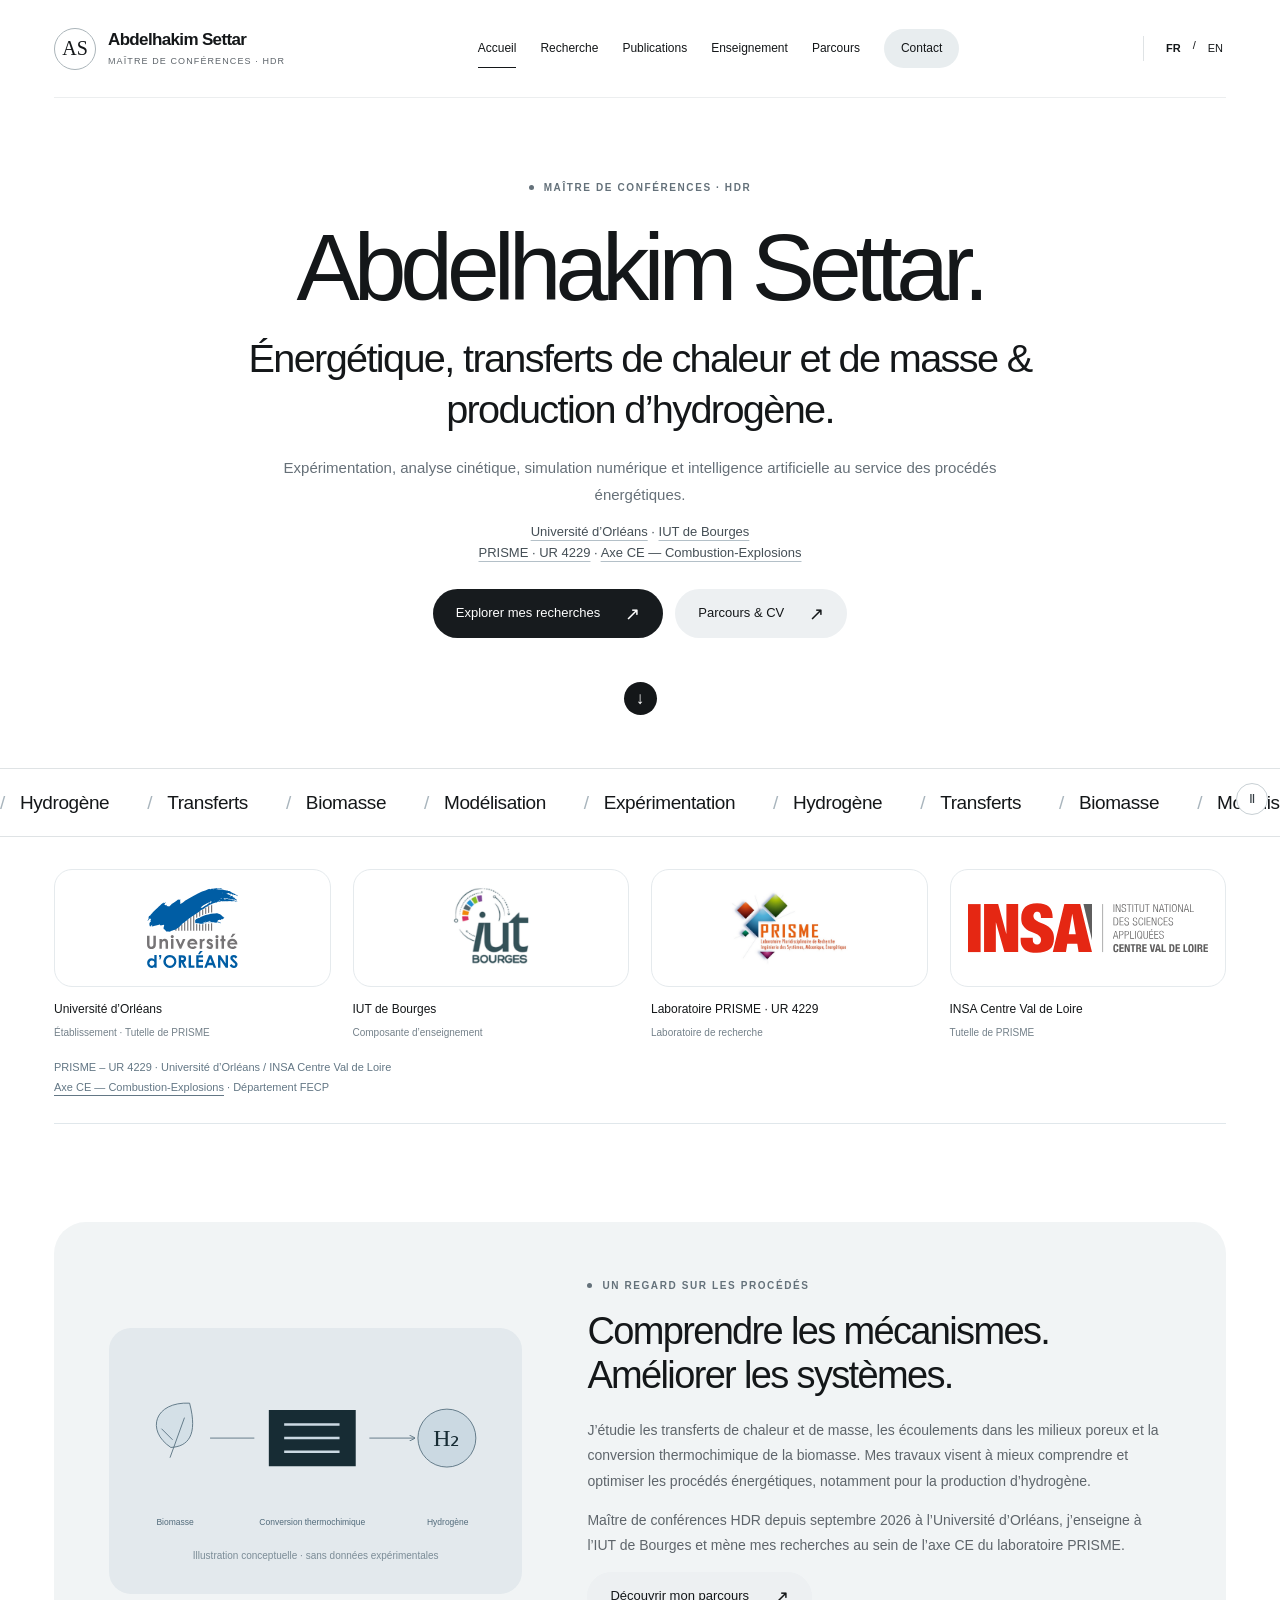
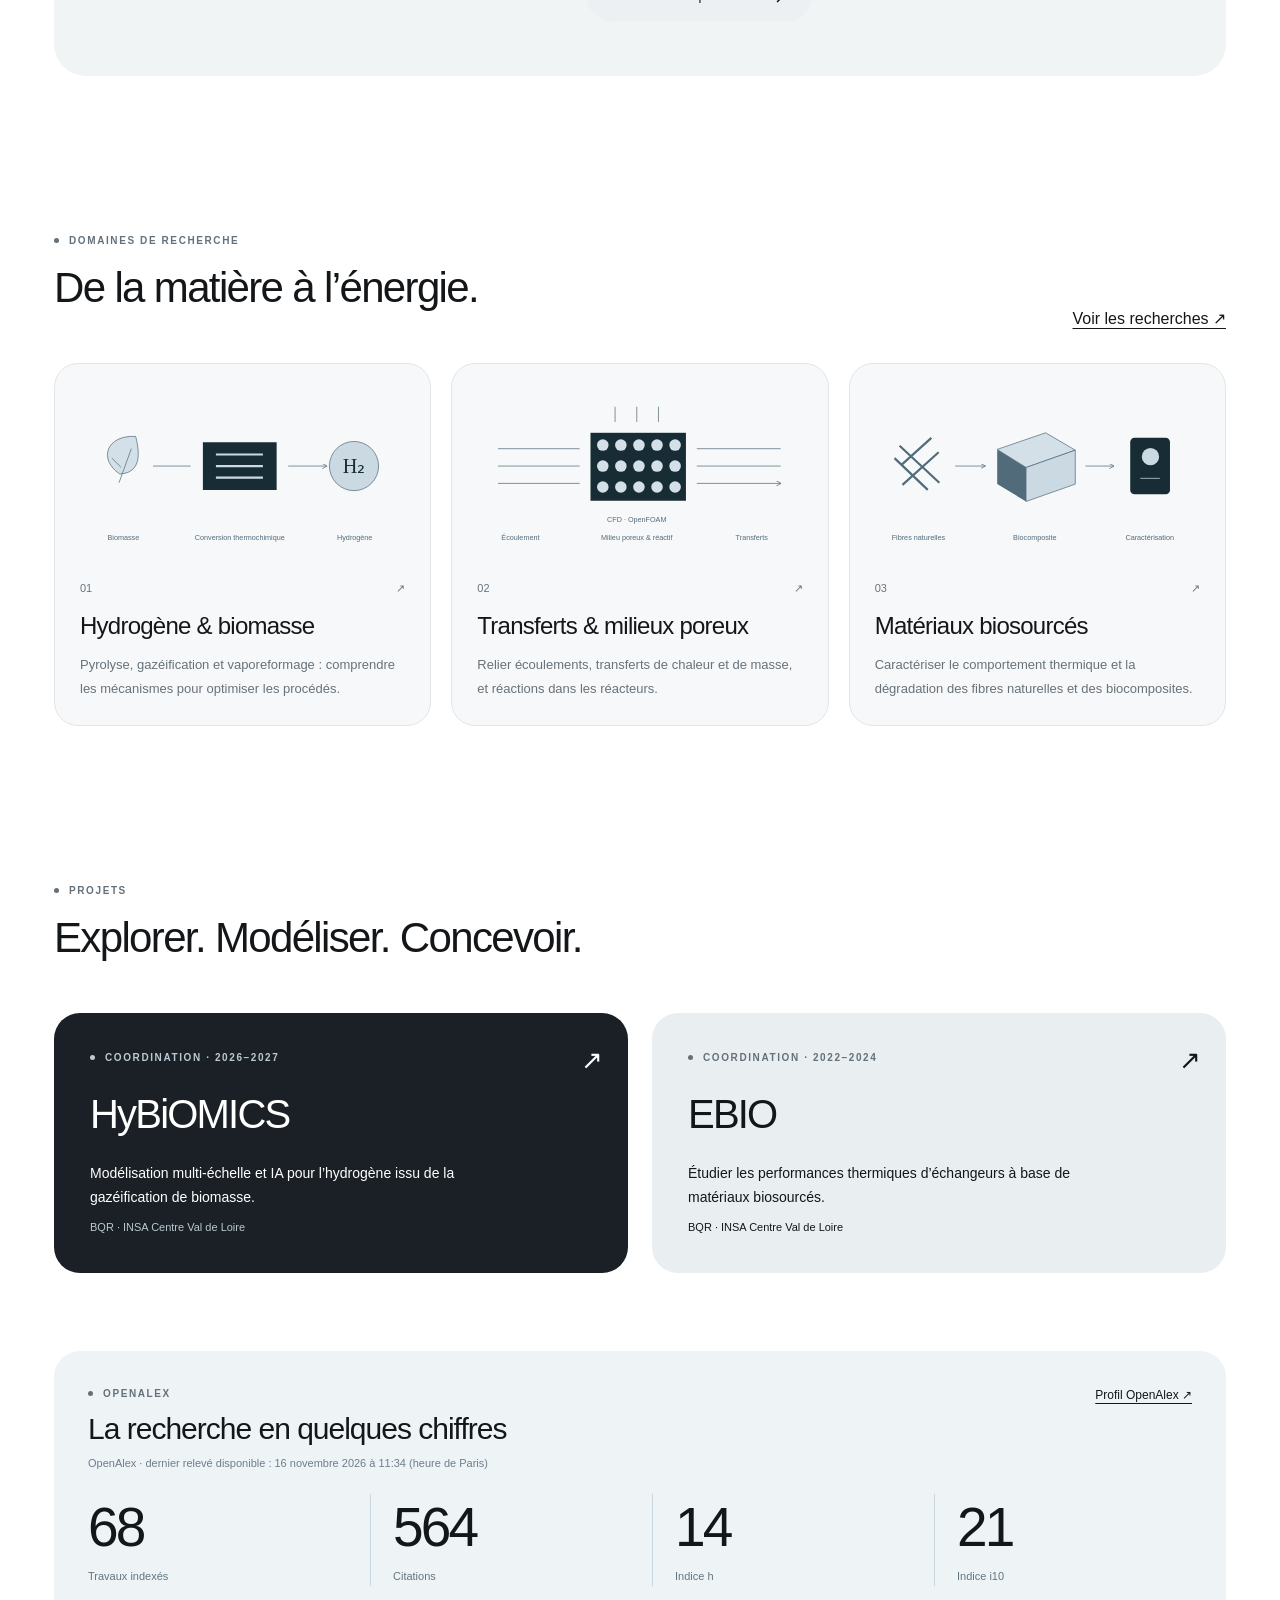
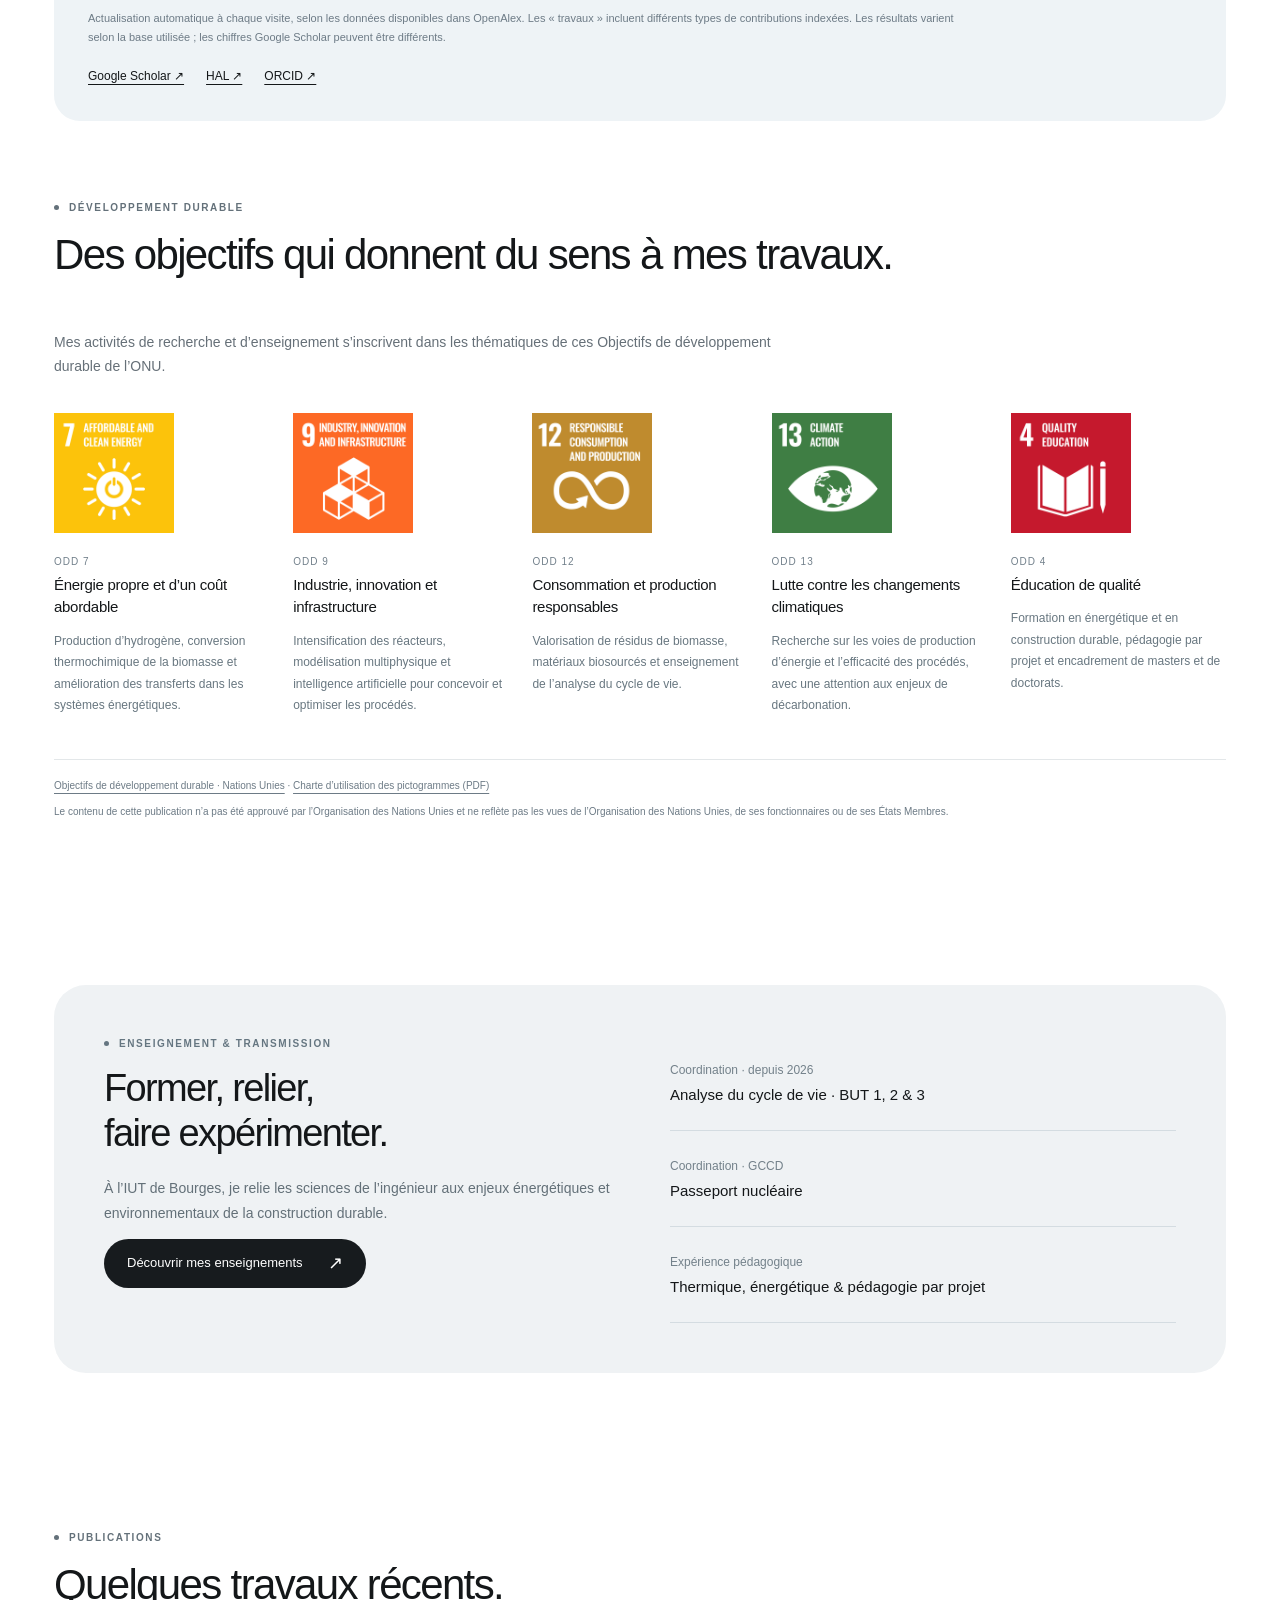
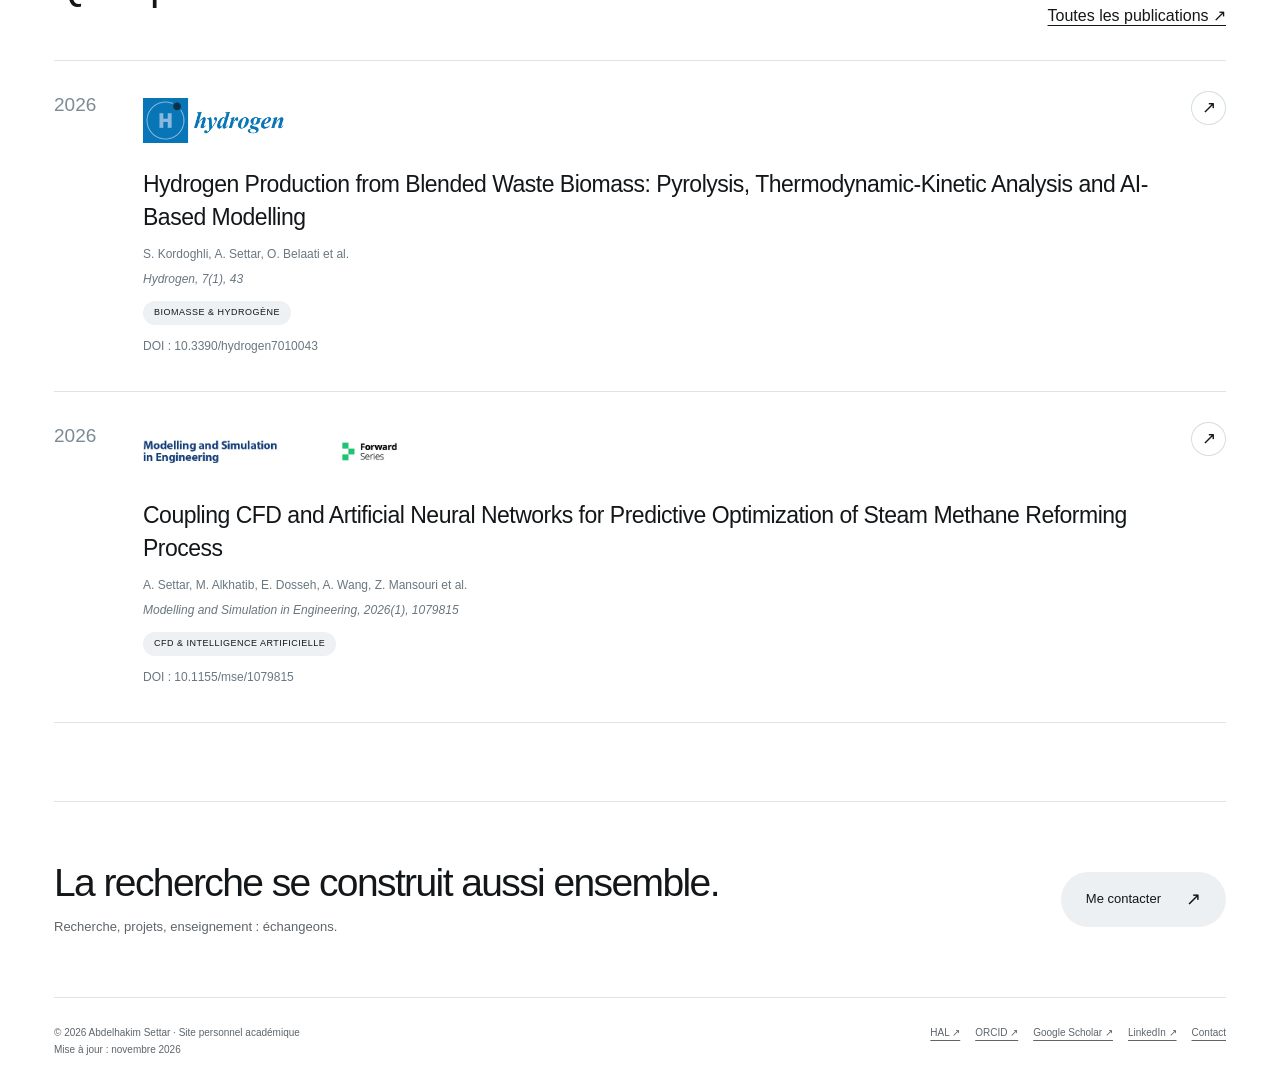
==== commit a9fe0ae3: "Afficher les logos en couleur sur fond blanc et préciser les deux tutelles Remplacement des logos IU" ====
--- a/index.html
+++ b/index.html
@@ -1,6 +1,6 @@
 <!doctype html><html lang="fr"><head><meta charset="utf-8"><meta name="viewport" content="width=device-width,initial-scale=1"><title>Abdelhakim Settar — Recherche &amp; enseignement</title><meta name="description" content="Abdelhakim Settar, maître de conférences HDR à l’Université d’Orléans : hydrogène, biomasse, transferts, matériaux biosourcés et enseignement à l’IUT de Bourges."><meta name="theme-color" content="#172c34"><link rel="canonical" href="https://abdelhakim-settar.github.io/fr.html"><link rel="alternate" hreflang="fr" href="https://abdelhakim-settar.github.io/fr.html"><link rel="alternate" hreflang="en" href="https://abdelhakim-settar.github.io/en.html"><link rel="alternate" hreflang="x-default" href="https://abdelhakim-settar.github.io/en.html"><meta property="og:title" content="Abdelhakim Settar — Recherche &amp; enseignement"><meta property="og:description" content="Abdelhakim Settar, maître de conférences HDR à l’Université d’Orléans : hydrogène, biomasse, transferts, matériaux biosourcés et enseignement à l’IUT de Bourges."><meta property="og:type" content="profile"><meta property="og:url" content="https://abdelhakim-settar.github.io/fr.html"><meta property="og:locale" content="fr_FR"><link rel="icon" type="image/svg+xml" href="/favicon.svg"><link rel="stylesheet" href="/style.css"><script src="/app.js" defer></script><script type="application/ld+json">{"@context": "https://schema.org", "@type": "ProfilePage", "inLanguage": "fr", "url": "https://abdelhakim-settar.github.io/fr.html", "name": "Abdelhakim Settar — Recherche & enseignement", "mainEntity": {"@type": "Person", "name": "Abdelhakim Settar", "jobTitle": "Maître de conférences HDR", "affiliation": [{"@type": "Organization", "name": "Université d’Orléans · IUT de Bourges", "url": "https://www.univ-orleans.fr/fr/iut-bourges"}, {"@type": "Organization", "name": "PRISME UR 4229 · Université d’Orléans / INSA Centre Val de Loire · FECP · CE — Combustion-Explosions", "url": "https://www.univ-orleans.fr/fr/prisme/la-recherche/departement-fecp/axe-combustion-explosions"}], "email": "mailto:abdelhakim.settar@univ-orleans.fr", "sameAs": ["https://cv.hal.science/abdelhakim-settar", "https://orcid.org/0000-0002-2147-880X", "https://www.linkedin.com/in/abdelhakim-settar-b4479660", "https://openalex.org/A5042702773", "https://scholar.google.fr/citations?user=sCTY_ZgAAAAJ&hl=fr"], "knowsAbout": ["Hydrogen production", "Biomass gasification", "Heat and mass transfer", "Porous media", "Life cycle assessment"]}}</script></head><body><a class="skip" href="#main">Aller au contenu</a><div class="shell"><header class="top"><a class="brand" href="/fr.html"><span class="monogram" aria-hidden="true">AS</span><span><strong>Abdelhakim Settar</strong><small>Maître de conférences · HDR</small></span></a><nav class="nav" aria-label="Navigation principale"><a href="/fr.html" aria-current="page">Accueil</a><a href="/fr-recherche.html" >Recherche</a><a href="/fr-publications.html" >Publications</a><a href="/fr-enseignement.html" >Enseignement</a><a href="/fr-parcours.html" >Parcours</a><a href="/fr-contact.html" >Contact</a></nav><nav class="languages" aria-label="Langue"><a href="/fr.html" lang="fr" hreflang="fr" class="selected" aria-current="true">FR</a><span aria-hidden="true">/</span><a href="/en.html" lang="en" hreflang="en" class="" >EN</a></nav></header><main id="main"><section class="hero"><div class="eyebrow">Maître de conférences · HDR</div><h1>Abdelhakim <span>Settar.</span></h1><p class="hero-speciality">Énergétique, transferts de chaleur et de masse & production d’hydrogène.</p><p class="lead">Expérimentation, analyse cinétique, simulation numérique et intelligence artificielle au service des procédés énergétiques.</p><p class="role"><a href="https://www.univ-orleans.fr/fr">Université d’Orléans</a> · <a href="https://www.univ-orleans.fr/fr/iut-bourges">IUT de Bourges</a><br><a href="https://www.univ-orleans.fr/fr/prisme">PRISME · UR 4229</a> · <a href="https://www.univ-orleans.fr/fr/prisme/la-recherche/departement-fecp/axe-combustion-explosions">Axe CE — Combustion-Explosions</a></p><div class="actions"><a class="button primary" href="/fr-recherche.html">Explorer mes recherches<span class="arrow" aria-hidden="true">↗</span></a><a class="button " href="/fr-parcours.html">Parcours & CV<span class="arrow" aria-hidden="true">↗</span></a></div><a class="hero-scroll" href="#profil" aria-label="Découvrir mon profil">↓</a></section>
     <div class="topic-ticker"><div class="ticker-track"><div class="ticker-copy"><span>Hydrogène</span><span>Transferts</span><span>Biomasse</span><span>Modélisation</span><span>Expérimentation</span></div><div class="ticker-copy" aria-hidden="true"><span>Hydrogène</span><span>Transferts</span><span>Biomasse</span><span>Modélisation</span><span>Expérimentation</span></div></div><button class="motion-toggle" aria-label="Mettre le défilement en pause" aria-pressed="false">Ⅱ</button></div>
-    <div class="institution-logos" aria-label="Affiliations institutionnelles"><a href="https://www.univ-orleans.fr/fr" class="institution-logo"><span class="logo-wrap "><img src="/logo-universite-orleans.svg" alt="Université d’Orléans" width="180" height="80" loading="lazy"></span><strong>Université d’Orléans</strong><small>Établissement</small></a><a href="https://www.univ-orleans.fr/fr/iut-bourges" class="institution-logo"><span class="logo-wrap dark"><img src="/logo-iut-bourges.png" alt="IUT de Bourges" width="180" height="80" loading="lazy"></span><strong>IUT de Bourges</strong><small>Composante d’enseignement</small></a><a href="https://www.univ-orleans.fr/fr/prisme" class="institution-logo"><span class="logo-wrap dark"><img src="/logo-prisme.png" alt="Laboratoire PRISME · UR 4229" width="180" height="80" loading="lazy"></span><strong>Laboratoire PRISME · UR 4229</strong><small>Laboratoire de recherche</small></a><a href="https://www.insa-centrevaldeloire.fr/" class="institution-logo"><span class="logo-wrap "><img src="/logo-insa-cvl.svg" alt="INSA Centre Val de Loire" width="180" height="80" loading="lazy"></span><strong>INSA Centre Val de Loire</strong><small>Tutelle de PRISME</small></a></div><p class="affiliation-context">PRISME – UR 4229 · Université d’Orléans / INSA Centre Val de Loire<br><a href="https://www.univ-orleans.fr/fr/prisme/la-recherche/departement-fecp/axe-combustion-explosions">Axe CE — Combustion-Explosions</a> · Département FECP</p>
+    <div class="institution-logos" aria-label="Affiliations institutionnelles"><a href="https://www.univ-orleans.fr/fr" class="institution-logo"><span class="logo-wrap "><img src="/logo-universite-orleans.svg" alt="Université d’Orléans" width="180" height="80" loading="lazy"></span><strong>Université d’Orléans</strong><small>Établissement · Tutelle de PRISME</small></a><a href="https://www.univ-orleans.fr/fr/iut-bourges" class="institution-logo"><span class="logo-wrap "><img src="/logo-iut-bourges-couleur.png" alt="IUT de Bourges" width="180" height="80" loading="lazy"></span><strong>IUT de Bourges</strong><small>Composante d’enseignement</small></a><a href="https://www.univ-orleans.fr/fr/prisme" class="institution-logo"><span class="logo-wrap "><img src="/logo-prisme-couleur.png" alt="Laboratoire PRISME · UR 4229" width="180" height="80" loading="lazy"></span><strong>Laboratoire PRISME · UR 4229</strong><small>Laboratoire de recherche</small></a><a href="https://www.insa-centrevaldeloire.fr/" class="institution-logo"><span class="logo-wrap "><img src="/logo-insa-cvl.svg" alt="INSA Centre Val de Loire" width="180" height="80" loading="lazy"></span><strong>INSA Centre Val de Loire</strong><small>Tutelle de PRISME</small></a></div><p class="affiliation-context">PRISME – UR 4229 · Université d’Orléans / INSA Centre Val de Loire<br><a href="https://www.univ-orleans.fr/fr/prisme/la-recherche/departement-fecp/axe-combustion-explosions">Axe CE — Combustion-Explosions</a> · Département FECP</p>
     <section class="section reveal" id="profil"><div class="about-panel"><figure class="research-visual"><svg viewBox="0 0 450 210" role="img" aria-label="Biomasse — Conversion thermochimique — Hydrogène"><defs><marker id="about-hydrogen" markerWidth="7" markerHeight="7" refX="6" refY="3.5" orient="auto"><path d="M0 0L7 3.5L0 7" fill="none" stroke="#526b7b"/></marker></defs><path d="M55 105C25 85 36 51 77 53C87 91 75 104 55 105Z" fill="#d4e0e7" stroke="#526b7b"/><path d="M54 117L71 70M57 96L44 83" stroke="#526b7b" fill="none"/><path d="M170 61H272V127H170Z" fill="#172c34"/><path d="M188 78H253M188 94H253M188 110H253" stroke="#cbd9e2" stroke-width="3"/><path d="M101 94H153M288 94H341" stroke="#526b7b" marker-end="url(#about-hydrogen)"/><circle cx="379" cy="94" r="34" fill="#cbd9e2" stroke="#526b7b"/><text x="379" y="103" text-anchor="middle" font-family="Georgia" font-size="28" fill="#172c34">H₂</text><g fill="#526b7b" font-size="10" font-family="Segoe UI,Arial,sans-serif"><text x="60" y="196" text-anchor="middle">Biomasse</text><text x="221" y="196" text-anchor="middle">Conversion thermochimique</text><text x="380" y="196" text-anchor="middle">Hydrogène</text></g></svg><figcaption>Illustration conceptuelle · sans données expérimentales</figcaption></figure><div><div class="eyebrow">Un regard sur les procédés</div><h2>Comprendre les mécanismes.<br>Améliorer les systèmes.</h2><p>J’étudie les transferts de chaleur et de masse, les écoulements dans les milieux poreux et la conversion thermochimique de la biomasse. Mes travaux visent à mieux comprendre et optimiser les procédés énergétiques, notamment pour la production d’hydrogène.</p><p>Maître de conférences HDR depuis septembre 2026 à l’Université d’Orléans, j’enseigne à l’IUT de Bourges et mène mes recherches au sein de l’axe CE du laboratoire PRISME.</p><a class="button " href="/fr-parcours.html">Découvrir mon parcours<span class="arrow" aria-hidden="true">↗</span></a></div></div></section>
     <section class="section"><div class="section-heading"><div><div class="eyebrow">Domaines de recherche</div><h2>De la matière à l’énergie.</h2></div><a href="/fr-recherche.html">Voir les recherches ↗</a></div><div class="research-cards"><a class="research-card reveal" href="/fr-recherche.html#hydrogen"><figure class="research-visual"><svg viewBox="0 0 450 210" role="img" aria-label="Biomasse — Conversion thermochimique — Hydrogène"><defs><marker id="tip-hydrogen" markerWidth="7" markerHeight="7" refX="6" refY="3.5" orient="auto"><path d="M0 0L7 3.5L0 7" fill="none" stroke="#526b7b"/></marker></defs><path d="M55 105C25 85 36 51 77 53C87 91 75 104 55 105Z" fill="#d4e0e7" stroke="#526b7b"/><path d="M54 117L71 70M57 96L44 83" stroke="#526b7b" fill="none"/><path d="M170 61H272V127H170Z" fill="#172c34"/><path d="M188 78H253M188 94H253M188 110H253" stroke="#cbd9e2" stroke-width="3"/><path d="M101 94H153M288 94H341" stroke="#526b7b" marker-end="url(#tip-hydrogen)"/><circle cx="379" cy="94" r="34" fill="#cbd9e2" stroke="#526b7b"/><text x="379" y="103" text-anchor="middle" font-family="Georgia" font-size="28" fill="#172c34">H₂</text><g fill="#526b7b" font-size="10" font-family="Segoe UI,Arial,sans-serif"><text x="60" y="196" text-anchor="middle">Biomasse</text><text x="221" y="196" text-anchor="middle">Conversion thermochimique</text><text x="380" y="196" text-anchor="middle">Hydrogène</text></g></svg><figcaption>Illustration conceptuelle · sans données expérimentales</figcaption></figure><div class="card-number"><span>01</span><span aria-hidden="true">↗</span></div><h3>Hydrogène & biomasse</h3><p>Pyrolyse, gazéification et vaporeformage : comprendre les mécanismes pour optimiser les procédés.</p></a><a class="research-card reveal" href="/fr-recherche.html#transport"><figure class="research-visual"><svg viewBox="0 0 450 210" role="img" aria-label="Écoulement — Milieu poreux & réactif — Transferts"><defs><marker id="tip-transport" markerWidth="7" markerHeight="7" refX="6" refY="3.5" orient="auto"><path d="M0 0L7 3.5L0 7" fill="none" stroke="#526b7b"/></marker></defs><rect x="157" y="48" width="132" height="94" fill="#172c34"/><circle cx="174" cy="65" r="8" fill="#d4e0e7"/><circle cx="174" cy="94" r="8" fill="#d4e0e7"/><circle cx="174" cy="123" r="8" fill="#d4e0e7"/><circle cx="199" cy="65" r="8" fill="#d4e0e7"/><circle cx="199" cy="94" r="8" fill="#d4e0e7"/><circle cx="199" cy="123" r="8" fill="#d4e0e7"/><circle cx="224" cy="65" r="8" fill="#d4e0e7"/><circle cx="224" cy="94" r="8" fill="#d4e0e7"/><circle cx="224" cy="123" r="8" fill="#d4e0e7"/><circle cx="249" cy="65" r="8" fill="#d4e0e7"/><circle cx="249" cy="94" r="8" fill="#d4e0e7"/><circle cx="249" cy="123" r="8" fill="#d4e0e7"/><circle cx="274" cy="65" r="8" fill="#d4e0e7"/><circle cx="274" cy="94" r="8" fill="#d4e0e7"/><circle cx="274" cy="123" r="8" fill="#d4e0e7"/><g stroke="#526b7b" fill="none" marker-end="url(#tip-transport)"><path d="M29 70H142M29 94H142M29 118H142M304 70H420M304 94H420M304 118H420"/></g><path d="M191 33V12M221 33V12M251 33V12" stroke="#526b7b"/><text x="221" y="172" font-size="10" text-anchor="middle" fill="#526b7b">CFD · OpenFOAM</text><g fill="#526b7b" font-size="10" font-family="Segoe UI,Arial,sans-serif"><text x="60" y="196" text-anchor="middle">Écoulement</text><text x="221" y="196" text-anchor="middle">Milieu poreux & réactif</text><text x="380" y="196" text-anchor="middle">Transferts</text></g></svg><figcaption>Illustration conceptuelle · sans données expérimentales</figcaption></figure><div class="card-number"><span>02</span><span aria-hidden="true">↗</span></div><h3>Transferts & milieux poreux</h3><p>Relier écoulements, transferts de chaleur et de masse, et réactions dans les réacteurs.</p></a><a class="research-card reveal" href="/fr-recherche.html#materials"><figure class="research-visual"><svg viewBox="0 0 450 210" role="img" aria-label="Fibres naturelles — Biocomposite — Caractérisation"><defs><marker id="tip-materials" markerWidth="7" markerHeight="7" refX="6" refY="3.5" orient="auto"><path d="M0 0L7 3.5L0 7" fill="none" stroke="#526b7b"/></marker></defs><g stroke="#526b7b" fill="none"><path d="M34 66L89 117M37 92L78 55M38 120L88 75M27 83L73 127" stroke-width="3"/><path d="M111 94H152" marker-end="url(#tip-materials)"/><path d="M291 94H330" marker-end="url(#tip-materials)"/></g><path d="M169 71L236 48L277 72L209 96Z" fill="#d4e0e7" stroke="#526b7b"/><path d="M169 71V119L209 143V96Z" fill="#526b7b"/><path d="M209 96L277 72V119L209 143Z" fill="#cbd9e2" stroke="#526b7b"/><rect x="353" y="55" width="55" height="78" rx="6" fill="#172c34"/><circle cx="381" cy="81" r="12" fill="#cbd9e2"/><path d="M367 111H394" stroke="#d4e0e7"/><g fill="#526b7b" font-size="10" font-family="Segoe UI,Arial,sans-serif"><text x="60" y="196" text-anchor="middle">Fibres naturelles</text><text x="221" y="196" text-anchor="middle">Biocomposite</text><text x="380" y="196" text-anchor="middle">Caractérisation</text></g></svg><figcaption>Illustration conceptuelle · sans données expérimentales</figcaption></figure><div class="card-number"><span>03</span><span aria-hidden="true">↗</span></div><h3>Matériaux biosourcés</h3><p>Caractériser le comportement thermique et la dégradation des fibres naturelles et des biocomposites.</p></a></div></section>
     <section class="section reveal"><div class="section-heading"><div><div class="eyebrow">Projets</div><h2>Explorer. Modéliser. Concevoir.</h2></div></div><div class="project-overview"><a class="project-preview dark" href="/fr-recherche.html#projects"><div><div class="eyebrow">Coordination · 2026–2027</div><h3>HyBiOMICS</h3><p>Modélisation multi-échelle et IA pour l’hydrogène issu de la gazéification de biomasse.</p></div><small>BQR · INSA Centre Val de Loire</small><span class="project-arrow" aria-hidden="true">↗</span></a><a class="project-preview" href="/fr-recherche.html#projects"><div><div class="eyebrow">Coordination · 2022–2024</div><h3>EBIO</h3><p>Étudier les performances thermiques d’échangeurs à base de matériaux biosourcés.</p></div><small>BQR · INSA Centre Val de Loire</small><span class="project-arrow" aria-hidden="true">↗</span></a></div></section>
--- a/style.css
+++ b/style.css
@@ -5,6 +5,8 @@
 .research-visual{margin:25px 0 0;background:#e8eeea;padding:22px 28px 15px}.research-visual svg{display:block;width:100%;max-height:260px}.research-visual figcaption{color:var(--muted);font-size:10px;text-align:right;margin-top:10px}@media(max-width:650px){.research-visual{padding:10px}.research-visual figcaption{font-size:9px}}
 
 /* Academic portfolio: restrained typography, generous space, quiet movement. */
+.institution-logo:nth-child(2) .logo-wrap,.institution-logo:nth-child(3) .logo-wrap{padding:7px}.institution-logo:nth-child(2) .logo-wrap img,.institution-logo:nth-child(3) .logo-wrap img{height:102px}
+@media(max-width:700px){.institution-logo:nth-child(2) .logo-wrap img,.institution-logo:nth-child(3) .logo-wrap img{height:89px}}
 .institution-logos{display:grid;grid-template-columns:repeat(4,1fr);gap:22px;padding:32px 0 17px}.institution-logo{display:flex;flex-direction:column;gap:6px;text-decoration:none;font-size:12px;line-height:1.6}.institution-logo strong{font-weight:500;margin-top:7px}.institution-logo small{font-size:10px;color:#74818a}.logo-wrap{height:118px;border:1px solid #e5eaed;border-radius:18px;display:flex;align-items:center;justify-content:center;background:#fff;padding:17px;transition:transform .25s}.institution-logo:hover .logo-wrap{transform:translateY(-3px)}.logo-wrap.dark{background:#263845;border-color:#263845}.logo-wrap img{display:block;width:100%;height:80px;object-fit:contain}.institution-logo:first-child img{max-width:95px}.affiliation-context{font-size:11px!important;line-height:1.8!important;color:#637785;padding:0 0 25px;border-bottom:1px solid #e0e7eb;margin:0 0 20px}.journal-mark{display:inline-flex;align-items:center;justify-content:flex-start;background:#fff;margin:0 0 18px;max-width:100%;padding:7px 0;text-decoration:none}.journal-mark img{width:260px;max-width:100%;height:45px;object-fit:contain;object-position:left center}.journal-mark.dark{background:#273542;border-radius:9px;padding:10px 14px}.journal-mark.dark img{width:130px;height:34px}.editorial-brands{display:grid;grid-template-columns:1fr 1fr;gap:18px;margin:25px 0}.editorial-brands>a{display:flex;align-items:center;gap:23px;border:1px solid #e1e7ea;border-radius:18px;padding:20px;text-decoration:none;flex-wrap:wrap}.editorial-brands img{width:65px;height:87px;object-fit:contain}.editorial-brands img.wide{width:170px;height:45px}.editorial-brands strong{display:block;font-size:14px;font-weight:500}.editorial-brands small{display:block;font-size:11px;color:#687b87;margin-top:4px}
 @media(max-width:700px){.institution-logos{grid-template-columns:repeat(2,1fr);gap:20px 17px;padding-top:25px}.logo-wrap{height:105px;padding:15px}.logo-wrap img{height:72px}.institution-logo{font-size:11px}.institution-logo small{font-size:9px}.institution-logo:first-child img{max-width:83px}.affiliation-context{font-size:10px!important}.journal-mark img{width:210px;height:38px}.editorial-brands{grid-template-columns:1fr}.editorial-brands>a{gap:20px}}
 .sdg-intro{font-size:14px;color:#667078;max-width:760px;margin:0 0 34px}.sdg-grid{display:grid;grid-template-columns:repeat(5,1fr);gap:24px}.sdg-card{padding:0 0 18px}.sdg-card img{display:block;width:120px;height:120px;max-width:100%;object-fit:contain;transition:transform .25s}.sdg-card a:hover img{transform:translateY(-4px)}.sdg-card h3{font:500 15px/1.5 'Segoe UI',Arial,sans-serif;letter-spacing:-.3px;margin:21px 0 12px}.sdg-card h3 span{display:block;font-size:10px;letter-spacing:1px;color:#73818c;margin-bottom:5px}.sdg-card p{font-size:12px;line-height:1.8;color:#687780;margin:0}.sdg-credits{border-top:1px solid #e3e7e9;margin-top:24px;padding-top:17px;color:#6d7b86;font-size:10px;line-height:1.8}.sdg-credits p{font-size:10px!important;line-height:1.8!important;margin:0 0 8px}.content .sdg-grid{grid-template-columns:repeat(3,1fr);gap:25px}.content .sdg-section{padding:26px 0}.content .sdg-section h2{font-size:30px}.content .sdg-card h3{font-size:15px}.content .sdg-card p{font-size:12px}.content .sdg-card img{width:105px;height:105px}
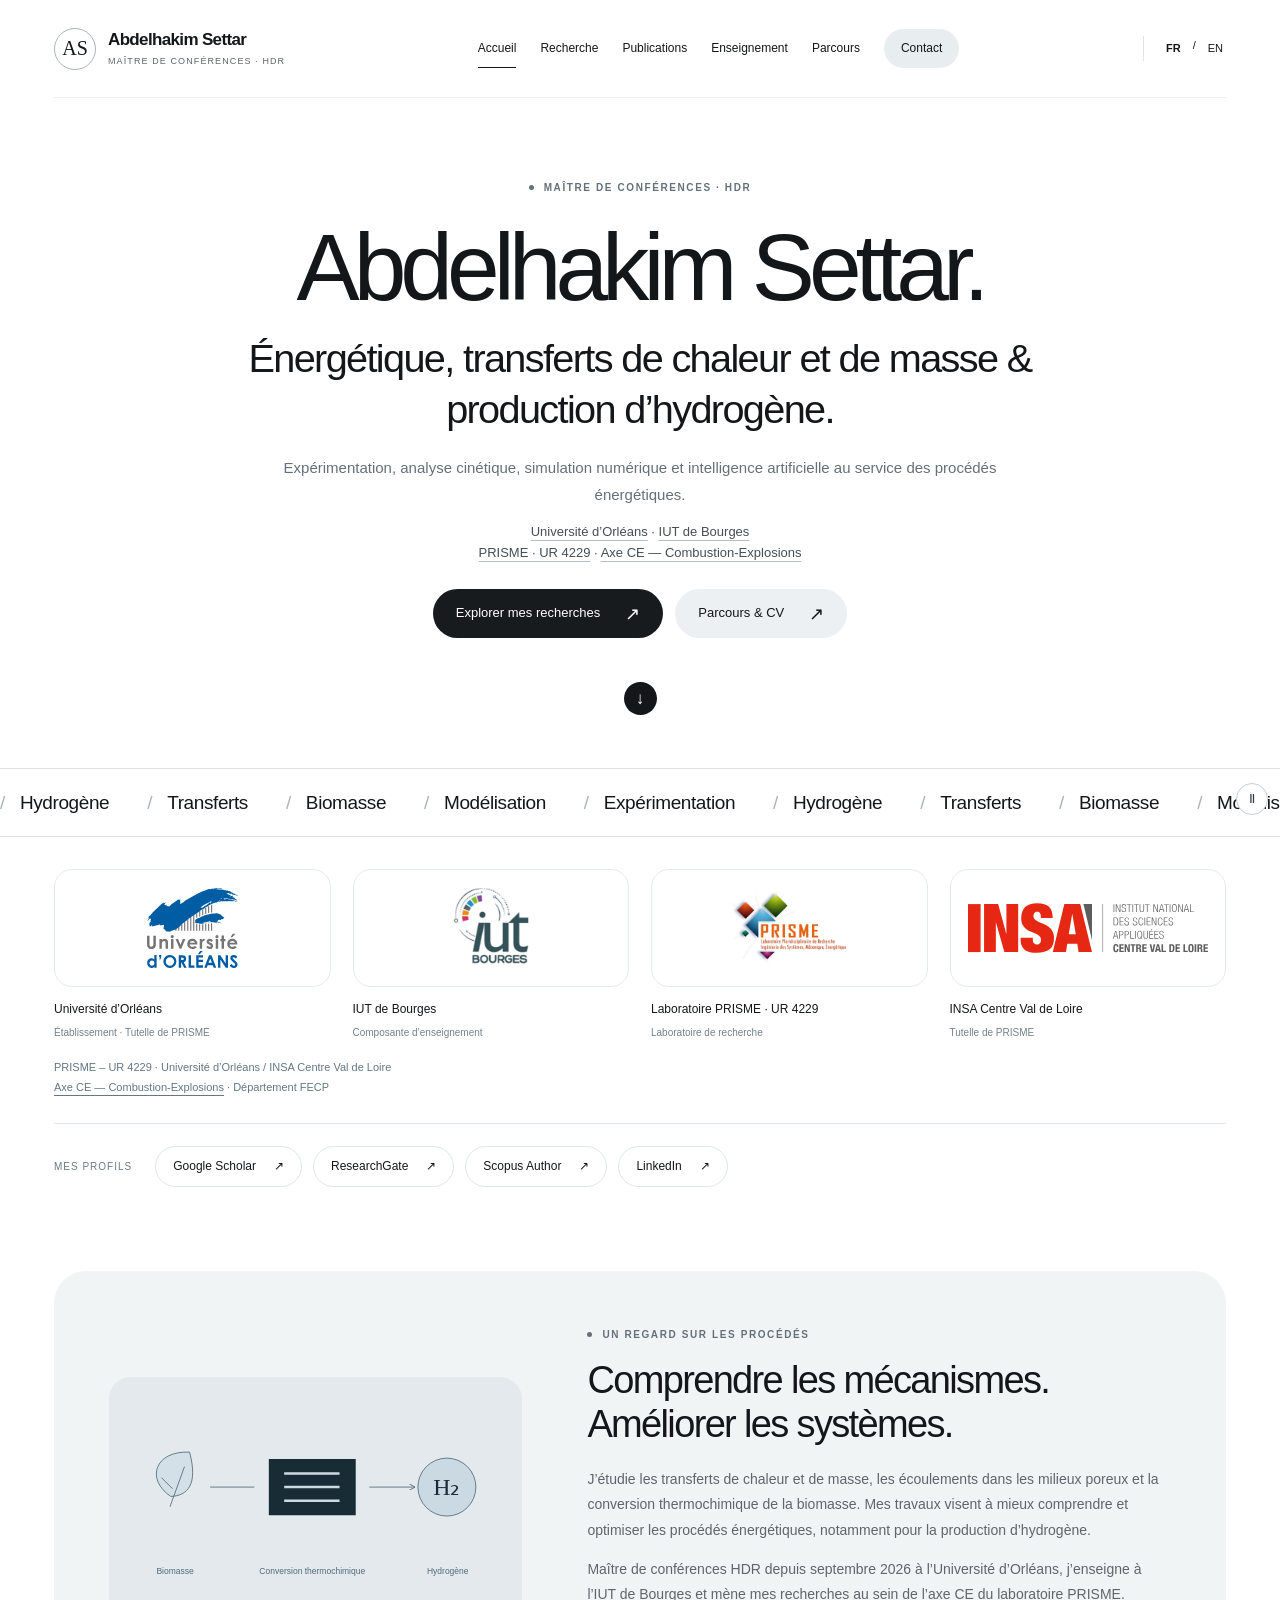
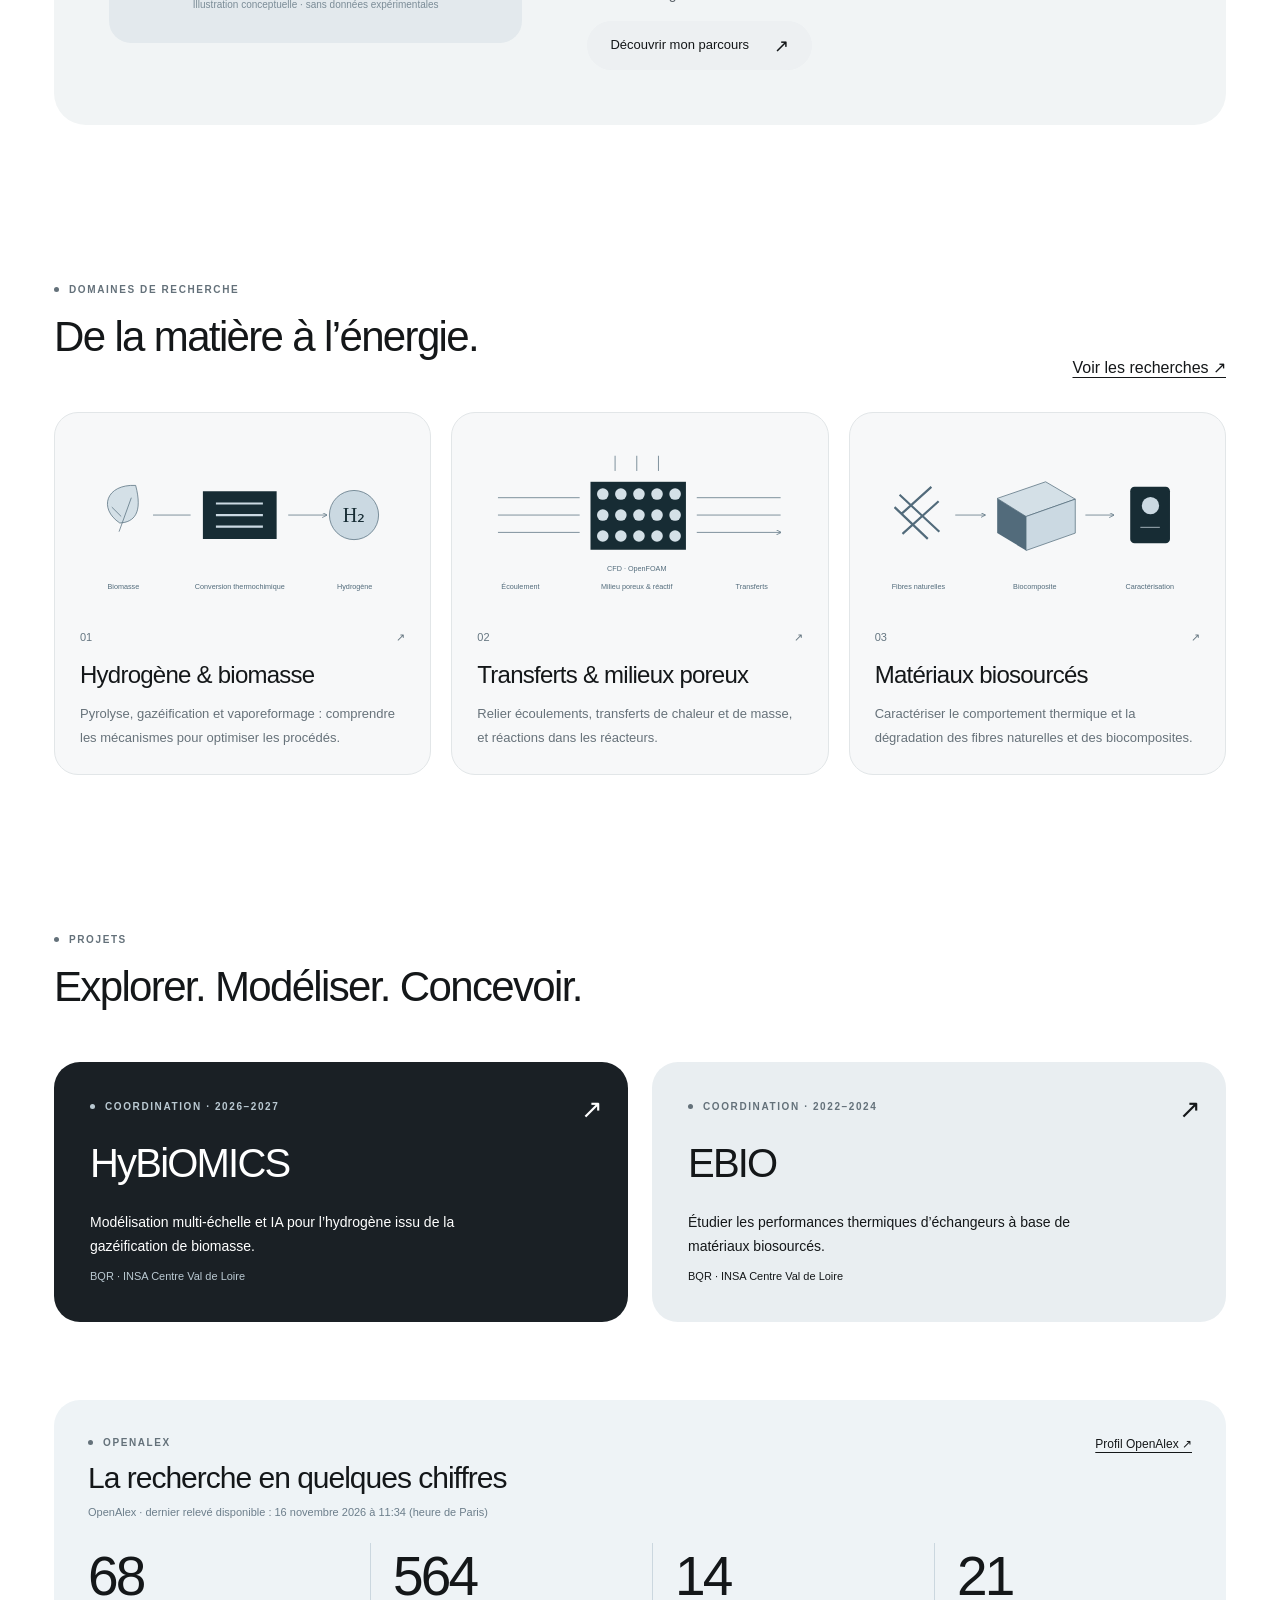
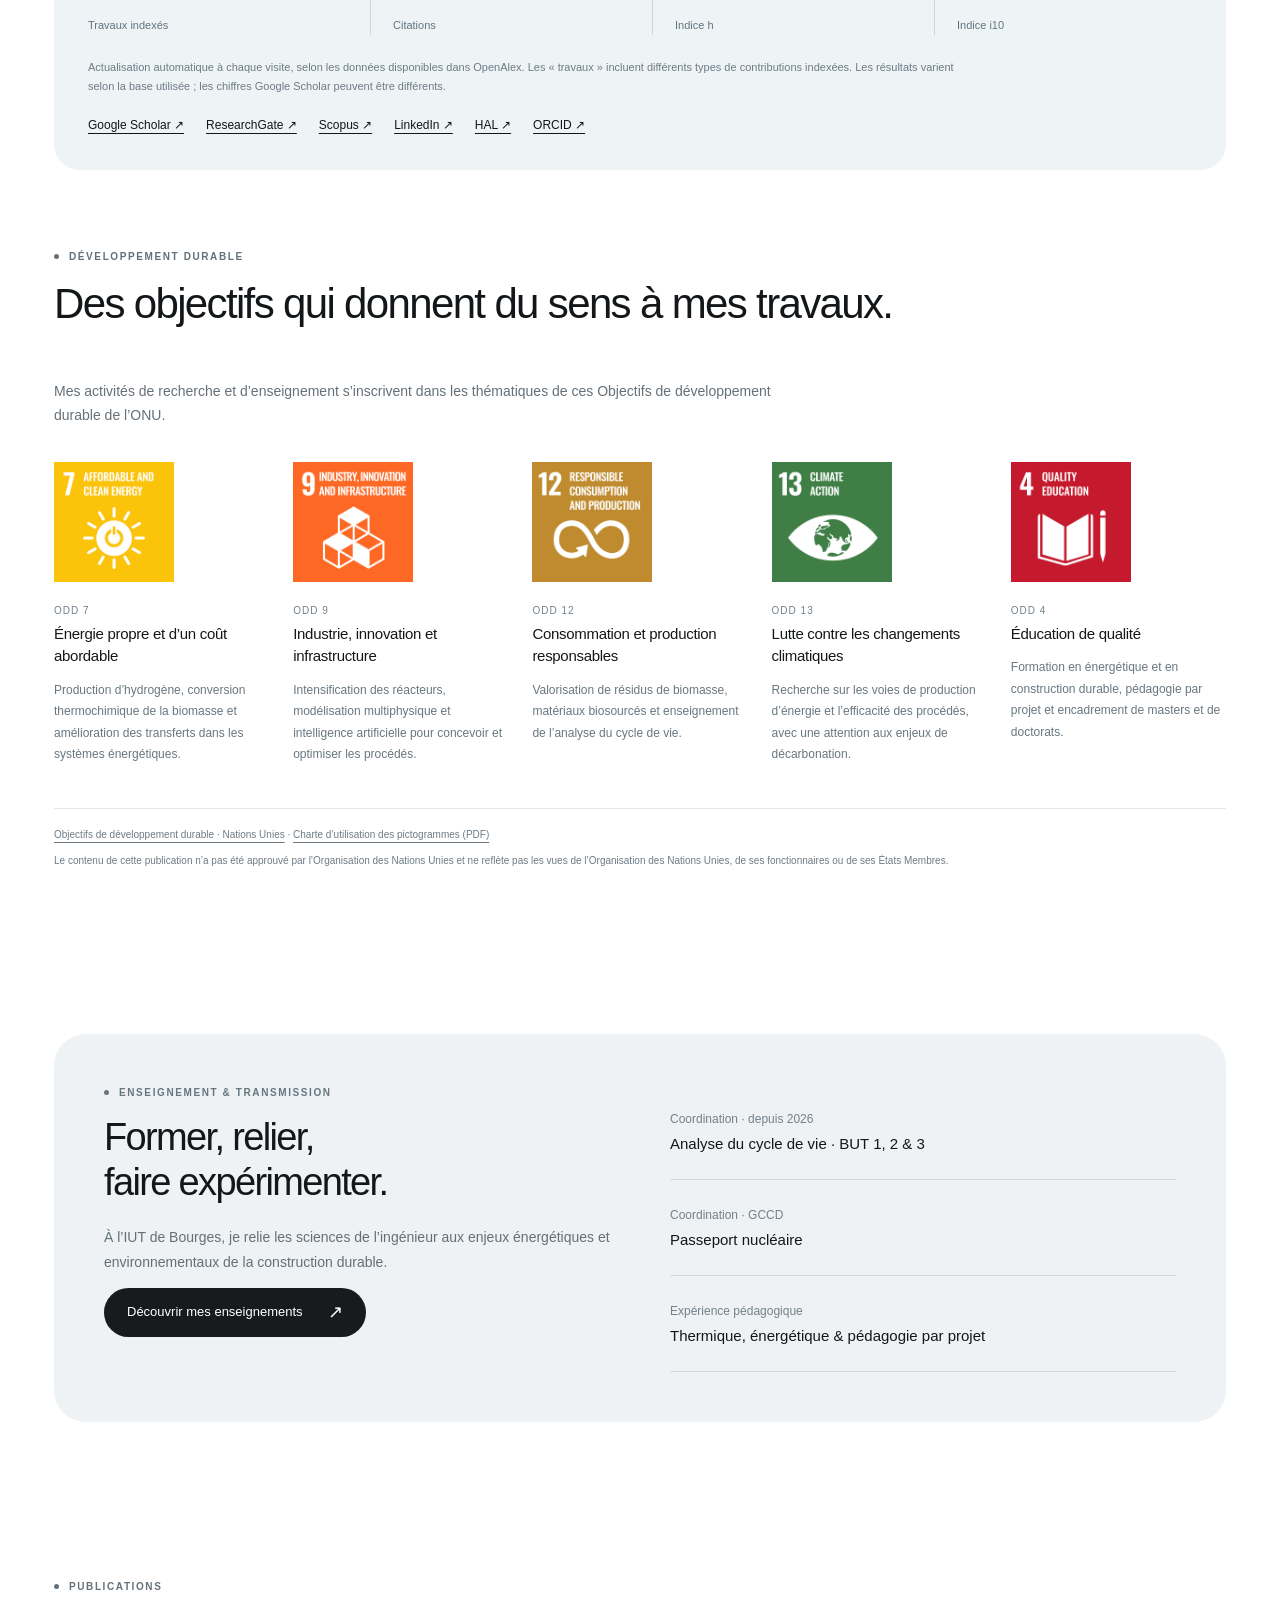
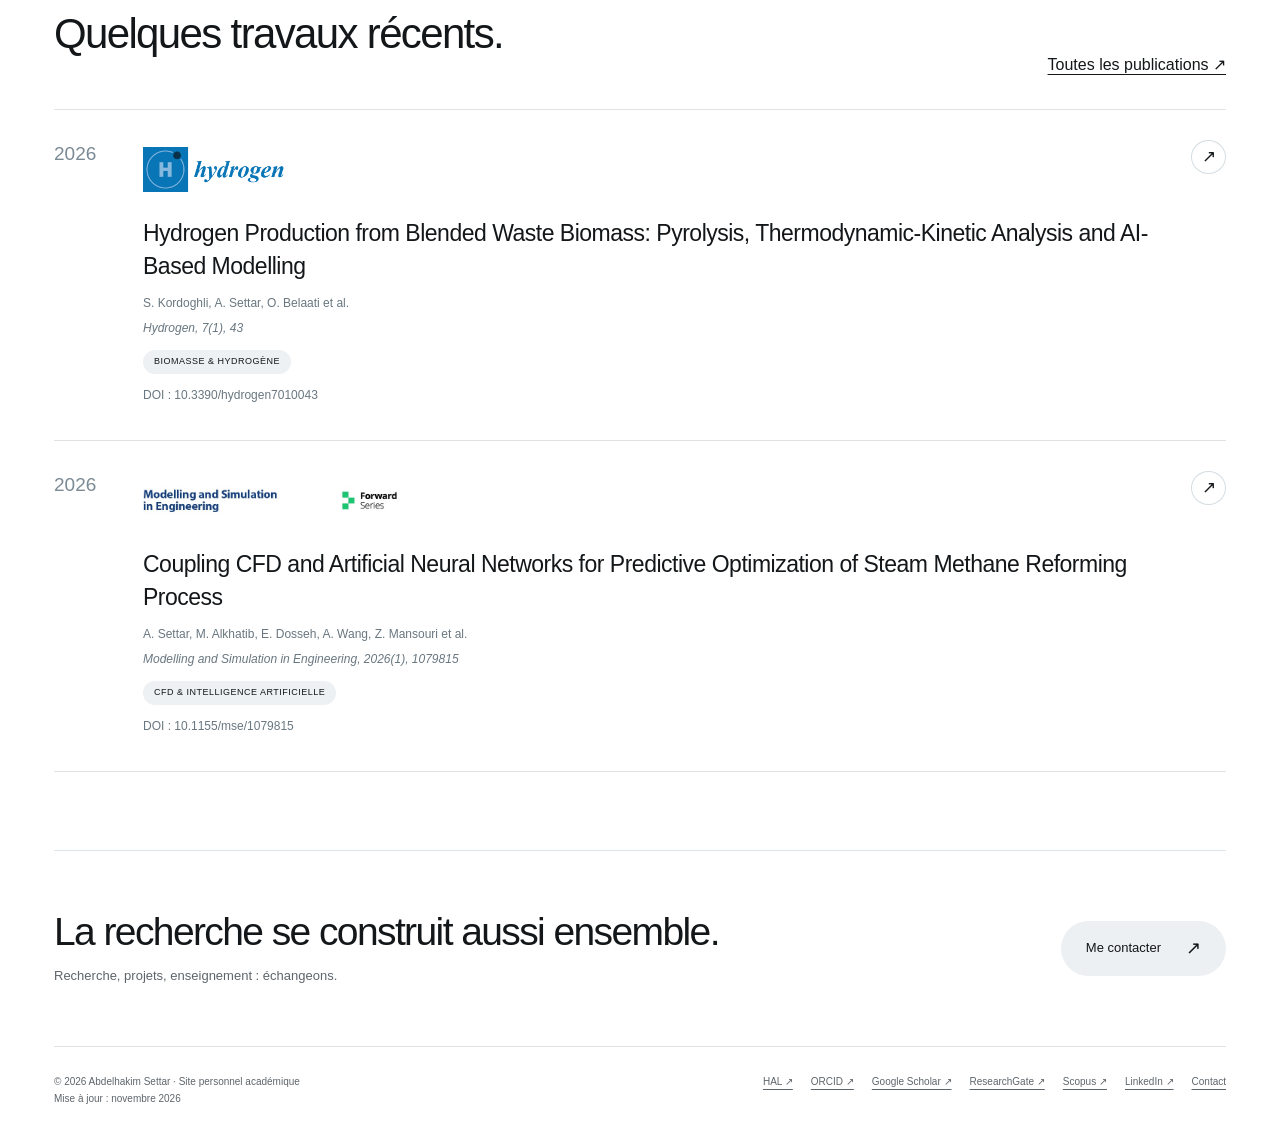
==== commit 3c365e74: "Ajouter les profils scientifiques et actualiser les CV français et anglais Liens Google Scholar, Res" ====
--- a/index.html
+++ b/index.html
@@ -1,9 +1,9 @@
-<!doctype html><html lang="fr"><head><meta charset="utf-8"><meta name="viewport" content="width=device-width,initial-scale=1"><title>Abdelhakim Settar — Recherche &amp; enseignement</title><meta name="description" content="Abdelhakim Settar, maître de conférences HDR à l’Université d’Orléans : hydrogène, biomasse, transferts, matériaux biosourcés et enseignement à l’IUT de Bourges."><meta name="theme-color" content="#172c34"><link rel="canonical" href="https://abdelhakim-settar.github.io/fr.html"><link rel="alternate" hreflang="fr" href="https://abdelhakim-settar.github.io/fr.html"><link rel="alternate" hreflang="en" href="https://abdelhakim-settar.github.io/en.html"><link rel="alternate" hreflang="x-default" href="https://abdelhakim-settar.github.io/en.html"><meta property="og:title" content="Abdelhakim Settar — Recherche &amp; enseignement"><meta property="og:description" content="Abdelhakim Settar, maître de conférences HDR à l’Université d’Orléans : hydrogène, biomasse, transferts, matériaux biosourcés et enseignement à l’IUT de Bourges."><meta property="og:type" content="profile"><meta property="og:url" content="https://abdelhakim-settar.github.io/fr.html"><meta property="og:locale" content="fr_FR"><link rel="icon" type="image/svg+xml" href="/favicon.svg"><link rel="stylesheet" href="/style.css"><script src="/app.js" defer></script><script type="application/ld+json">{"@context": "https://schema.org", "@type": "ProfilePage", "inLanguage": "fr", "url": "https://abdelhakim-settar.github.io/fr.html", "name": "Abdelhakim Settar — Recherche & enseignement", "mainEntity": {"@type": "Person", "name": "Abdelhakim Settar", "jobTitle": "Maître de conférences HDR", "affiliation": [{"@type": "Organization", "name": "Université d’Orléans · IUT de Bourges", "url": "https://www.univ-orleans.fr/fr/iut-bourges"}, {"@type": "Organization", "name": "PRISME UR 4229 · Université d’Orléans / INSA Centre Val de Loire · FECP · CE — Combustion-Explosions", "url": "https://www.univ-orleans.fr/fr/prisme/la-recherche/departement-fecp/axe-combustion-explosions"}], "email": "mailto:abdelhakim.settar@univ-orleans.fr", "sameAs": ["https://cv.hal.science/abdelhakim-settar", "https://orcid.org/0000-0002-2147-880X", "https://www.linkedin.com/in/abdelhakim-settar-b4479660", "https://openalex.org/A5042702773", "https://scholar.google.fr/citations?user=sCTY_ZgAAAAJ&hl=fr"], "knowsAbout": ["Hydrogen production", "Biomass gasification", "Heat and mass transfer", "Porous media", "Life cycle assessment"]}}</script></head><body><a class="skip" href="#main">Aller au contenu</a><div class="shell"><header class="top"><a class="brand" href="/fr.html"><span class="monogram" aria-hidden="true">AS</span><span><strong>Abdelhakim Settar</strong><small>Maître de conférences · HDR</small></span></a><nav class="nav" aria-label="Navigation principale"><a href="/fr.html" aria-current="page">Accueil</a><a href="/fr-recherche.html" >Recherche</a><a href="/fr-publications.html" >Publications</a><a href="/fr-enseignement.html" >Enseignement</a><a href="/fr-parcours.html" >Parcours</a><a href="/fr-contact.html" >Contact</a></nav><nav class="languages" aria-label="Langue"><a href="/fr.html" lang="fr" hreflang="fr" class="selected" aria-current="true">FR</a><span aria-hidden="true">/</span><a href="/en.html" lang="en" hreflang="en" class="" >EN</a></nav></header><main id="main"><section class="hero"><div class="eyebrow">Maître de conférences · HDR</div><h1>Abdelhakim <span>Settar.</span></h1><p class="hero-speciality">Énergétique, transferts de chaleur et de masse & production d’hydrogène.</p><p class="lead">Expérimentation, analyse cinétique, simulation numérique et intelligence artificielle au service des procédés énergétiques.</p><p class="role"><a href="https://www.univ-orleans.fr/fr">Université d’Orléans</a> · <a href="https://www.univ-orleans.fr/fr/iut-bourges">IUT de Bourges</a><br><a href="https://www.univ-orleans.fr/fr/prisme">PRISME · UR 4229</a> · <a href="https://www.univ-orleans.fr/fr/prisme/la-recherche/departement-fecp/axe-combustion-explosions">Axe CE — Combustion-Explosions</a></p><div class="actions"><a class="button primary" href="/fr-recherche.html">Explorer mes recherches<span class="arrow" aria-hidden="true">↗</span></a><a class="button " href="/fr-parcours.html">Parcours & CV<span class="arrow" aria-hidden="true">↗</span></a></div><a class="hero-scroll" href="#profil" aria-label="Découvrir mon profil">↓</a></section>
+<!doctype html><html lang="fr"><head><meta charset="utf-8"><meta name="viewport" content="width=device-width,initial-scale=1"><title>Abdelhakim Settar — Recherche &amp; enseignement</title><meta name="description" content="Abdelhakim Settar, maître de conférences HDR à l’Université d’Orléans : hydrogène, biomasse, transferts, matériaux biosourcés et enseignement à l’IUT de Bourges."><meta name="theme-color" content="#172c34"><link rel="canonical" href="https://abdelhakim-settar.github.io/fr.html"><link rel="alternate" hreflang="fr" href="https://abdelhakim-settar.github.io/fr.html"><link rel="alternate" hreflang="en" href="https://abdelhakim-settar.github.io/en.html"><link rel="alternate" hreflang="x-default" href="https://abdelhakim-settar.github.io/en.html"><meta property="og:title" content="Abdelhakim Settar — Recherche &amp; enseignement"><meta property="og:description" content="Abdelhakim Settar, maître de conférences HDR à l’Université d’Orléans : hydrogène, biomasse, transferts, matériaux biosourcés et enseignement à l’IUT de Bourges."><meta property="og:type" content="profile"><meta property="og:url" content="https://abdelhakim-settar.github.io/fr.html"><meta property="og:locale" content="fr_FR"><link rel="icon" type="image/svg+xml" href="/favicon.svg"><link rel="stylesheet" href="/style.css"><script src="/app.js" defer></script><script type="application/ld+json">{"@context": "https://schema.org", "@type": "ProfilePage", "inLanguage": "fr", "url": "https://abdelhakim-settar.github.io/fr.html", "name": "Abdelhakim Settar — Recherche & enseignement", "mainEntity": {"@type": "Person", "name": "Abdelhakim Settar", "jobTitle": "Maître de conférences HDR", "affiliation": [{"@type": "Organization", "name": "Université d’Orléans · IUT de Bourges", "url": "https://www.univ-orleans.fr/fr/iut-bourges"}, {"@type": "Organization", "name": "PRISME UR 4229 · Université d’Orléans / INSA Centre Val de Loire · FECP · CE — Combustion-Explosions", "url": "https://www.univ-orleans.fr/fr/prisme/la-recherche/departement-fecp/axe-combustion-explosions"}], "email": "mailto:abdelhakim.settar@univ-orleans.fr", "sameAs": ["https://cv.hal.science/abdelhakim-settar", "https://orcid.org/0000-0002-2147-880X", "https://www.linkedin.com/in/abdelhakim-settar-b4479660", "https://openalex.org/A5042702773", "https://scholar.google.fr/citations?user=sCTY_ZgAAAAJ&hl=fr", "https://www.researchgate.net/profile/Abdelhakim-Settar", "https://www.scopus.com/inward/authorDetails.url?authorID=56656576100&partnerID=MN8TOARS"], "knowsAbout": ["Hydrogen production", "Biomass gasification", "Heat and mass transfer", "Porous media", "Life cycle assessment"]}}</script></head><body><a class="skip" href="#main">Aller au contenu</a><div class="shell"><header class="top"><a class="brand" href="/fr.html"><span class="monogram" aria-hidden="true">AS</span><span><strong>Abdelhakim Settar</strong><small>Maître de conférences · HDR</small></span></a><nav class="nav" aria-label="Navigation principale"><a href="/fr.html" aria-current="page">Accueil</a><a href="/fr-recherche.html" >Recherche</a><a href="/fr-publications.html" >Publications</a><a href="/fr-enseignement.html" >Enseignement</a><a href="/fr-parcours.html" >Parcours</a><a href="/fr-contact.html" >Contact</a></nav><nav class="languages" aria-label="Langue"><a href="/fr.html" lang="fr" hreflang="fr" class="selected" aria-current="true">FR</a><span aria-hidden="true">/</span><a href="/en.html" lang="en" hreflang="en" class="" >EN</a></nav></header><main id="main"><section class="hero"><div class="eyebrow">Maître de conférences · HDR</div><h1>Abdelhakim <span>Settar.</span></h1><p class="hero-speciality">Énergétique, transferts de chaleur et de masse & production d’hydrogène.</p><p class="lead">Expérimentation, analyse cinétique, simulation numérique et intelligence artificielle au service des procédés énergétiques.</p><p class="role"><a href="https://www.univ-orleans.fr/fr">Université d’Orléans</a> · <a href="https://www.univ-orleans.fr/fr/iut-bourges">IUT de Bourges</a><br><a href="https://www.univ-orleans.fr/fr/prisme">PRISME · UR 4229</a> · <a href="https://www.univ-orleans.fr/fr/prisme/la-recherche/departement-fecp/axe-combustion-explosions">Axe CE — Combustion-Explosions</a></p><div class="actions"><a class="button primary" href="/fr-recherche.html">Explorer mes recherches<span class="arrow" aria-hidden="true">↗</span></a><a class="button " href="/fr-parcours.html">Parcours & CV<span class="arrow" aria-hidden="true">↗</span></a></div><a class="hero-scroll" href="#profil" aria-label="Découvrir mon profil">↓</a></section>
     <div class="topic-ticker"><div class="ticker-track"><div class="ticker-copy"><span>Hydrogène</span><span>Transferts</span><span>Biomasse</span><span>Modélisation</span><span>Expérimentation</span></div><div class="ticker-copy" aria-hidden="true"><span>Hydrogène</span><span>Transferts</span><span>Biomasse</span><span>Modélisation</span><span>Expérimentation</span></div></div><button class="motion-toggle" aria-label="Mettre le défilement en pause" aria-pressed="false">Ⅱ</button></div>
-    <div class="institution-logos" aria-label="Affiliations institutionnelles"><a href="https://www.univ-orleans.fr/fr" class="institution-logo"><span class="logo-wrap "><img src="/logo-universite-orleans.svg" alt="Université d’Orléans" width="180" height="80" loading="lazy"></span><strong>Université d’Orléans</strong><small>Établissement · Tutelle de PRISME</small></a><a href="https://www.univ-orleans.fr/fr/iut-bourges" class="institution-logo"><span class="logo-wrap "><img src="/logo-iut-bourges-couleur.png" alt="IUT de Bourges" width="180" height="80" loading="lazy"></span><strong>IUT de Bourges</strong><small>Composante d’enseignement</small></a><a href="https://www.univ-orleans.fr/fr/prisme" class="institution-logo"><span class="logo-wrap "><img src="/logo-prisme-couleur.png" alt="Laboratoire PRISME · UR 4229" width="180" height="80" loading="lazy"></span><strong>Laboratoire PRISME · UR 4229</strong><small>Laboratoire de recherche</small></a><a href="https://www.insa-centrevaldeloire.fr/" class="institution-logo"><span class="logo-wrap "><img src="/logo-insa-cvl.svg" alt="INSA Centre Val de Loire" width="180" height="80" loading="lazy"></span><strong>INSA Centre Val de Loire</strong><small>Tutelle de PRISME</small></a></div><p class="affiliation-context">PRISME – UR 4229 · Université d’Orléans / INSA Centre Val de Loire<br><a href="https://www.univ-orleans.fr/fr/prisme/la-recherche/departement-fecp/axe-combustion-explosions">Axe CE — Combustion-Explosions</a> · Département FECP</p>
+    <div class="institution-logos" aria-label="Affiliations institutionnelles"><a href="https://www.univ-orleans.fr/fr" class="institution-logo"><span class="logo-wrap "><img src="/logo-universite-orleans.svg" alt="Université d’Orléans" width="180" height="80" loading="lazy"></span><strong>Université d’Orléans</strong><small>Établissement · Tutelle de PRISME</small></a><a href="https://www.univ-orleans.fr/fr/iut-bourges" class="institution-logo"><span class="logo-wrap "><img src="/logo-iut-bourges-couleur.png" alt="IUT de Bourges" width="180" height="80" loading="lazy"></span><strong>IUT de Bourges</strong><small>Composante d’enseignement</small></a><a href="https://www.univ-orleans.fr/fr/prisme" class="institution-logo"><span class="logo-wrap "><img src="/logo-prisme-couleur.png" alt="Laboratoire PRISME · UR 4229" width="180" height="80" loading="lazy"></span><strong>Laboratoire PRISME · UR 4229</strong><small>Laboratoire de recherche</small></a><a href="https://www.insa-centrevaldeloire.fr/" class="institution-logo"><span class="logo-wrap "><img src="/logo-insa-cvl.svg" alt="INSA Centre Val de Loire" width="180" height="80" loading="lazy"></span><strong>INSA Centre Val de Loire</strong><small>Tutelle de PRISME</small></a></div><p class="affiliation-context">PRISME – UR 4229 · Université d’Orléans / INSA Centre Val de Loire<br><a href="https://www.univ-orleans.fr/fr/prisme/la-recherche/departement-fecp/axe-combustion-explosions">Axe CE — Combustion-Explosions</a> · Département FECP</p><div class="profile-links" aria-label="Profils scientifiques et professionnels"><span class="profile-links-label">Mes profils</span><a href="https://scholar.google.fr/citations?user=sCTY_ZgAAAAJ&amp;hl=fr">Google Scholar <span aria-hidden="true">↗</span></a><a href="https://www.researchgate.net/profile/Abdelhakim-Settar">ResearchGate <span aria-hidden="true">↗</span></a><a href="https://www.scopus.com/inward/authorDetails.url?authorID=56656576100&amp;partnerID=MN8TOARS">Scopus Author <span aria-hidden="true">↗</span></a><a href="https://www.linkedin.com/in/abdelhakim-settar-b4479660/">LinkedIn <span aria-hidden="true">↗</span></a></div>
     <section class="section reveal" id="profil"><div class="about-panel"><figure class="research-visual"><svg viewBox="0 0 450 210" role="img" aria-label="Biomasse — Conversion thermochimique — Hydrogène"><defs><marker id="about-hydrogen" markerWidth="7" markerHeight="7" refX="6" refY="3.5" orient="auto"><path d="M0 0L7 3.5L0 7" fill="none" stroke="#526b7b"/></marker></defs><path d="M55 105C25 85 36 51 77 53C87 91 75 104 55 105Z" fill="#d4e0e7" stroke="#526b7b"/><path d="M54 117L71 70M57 96L44 83" stroke="#526b7b" fill="none"/><path d="M170 61H272V127H170Z" fill="#172c34"/><path d="M188 78H253M188 94H253M188 110H253" stroke="#cbd9e2" stroke-width="3"/><path d="M101 94H153M288 94H341" stroke="#526b7b" marker-end="url(#about-hydrogen)"/><circle cx="379" cy="94" r="34" fill="#cbd9e2" stroke="#526b7b"/><text x="379" y="103" text-anchor="middle" font-family="Georgia" font-size="28" fill="#172c34">H₂</text><g fill="#526b7b" font-size="10" font-family="Segoe UI,Arial,sans-serif"><text x="60" y="196" text-anchor="middle">Biomasse</text><text x="221" y="196" text-anchor="middle">Conversion thermochimique</text><text x="380" y="196" text-anchor="middle">Hydrogène</text></g></svg><figcaption>Illustration conceptuelle · sans données expérimentales</figcaption></figure><div><div class="eyebrow">Un regard sur les procédés</div><h2>Comprendre les mécanismes.<br>Améliorer les systèmes.</h2><p>J’étudie les transferts de chaleur et de masse, les écoulements dans les milieux poreux et la conversion thermochimique de la biomasse. Mes travaux visent à mieux comprendre et optimiser les procédés énergétiques, notamment pour la production d’hydrogène.</p><p>Maître de conférences HDR depuis septembre 2026 à l’Université d’Orléans, j’enseigne à l’IUT de Bourges et mène mes recherches au sein de l’axe CE du laboratoire PRISME.</p><a class="button " href="/fr-parcours.html">Découvrir mon parcours<span class="arrow" aria-hidden="true">↗</span></a></div></div></section>
     <section class="section"><div class="section-heading"><div><div class="eyebrow">Domaines de recherche</div><h2>De la matière à l’énergie.</h2></div><a href="/fr-recherche.html">Voir les recherches ↗</a></div><div class="research-cards"><a class="research-card reveal" href="/fr-recherche.html#hydrogen"><figure class="research-visual"><svg viewBox="0 0 450 210" role="img" aria-label="Biomasse — Conversion thermochimique — Hydrogène"><defs><marker id="tip-hydrogen" markerWidth="7" markerHeight="7" refX="6" refY="3.5" orient="auto"><path d="M0 0L7 3.5L0 7" fill="none" stroke="#526b7b"/></marker></defs><path d="M55 105C25 85 36 51 77 53C87 91 75 104 55 105Z" fill="#d4e0e7" stroke="#526b7b"/><path d="M54 117L71 70M57 96L44 83" stroke="#526b7b" fill="none"/><path d="M170 61H272V127H170Z" fill="#172c34"/><path d="M188 78H253M188 94H253M188 110H253" stroke="#cbd9e2" stroke-width="3"/><path d="M101 94H153M288 94H341" stroke="#526b7b" marker-end="url(#tip-hydrogen)"/><circle cx="379" cy="94" r="34" fill="#cbd9e2" stroke="#526b7b"/><text x="379" y="103" text-anchor="middle" font-family="Georgia" font-size="28" fill="#172c34">H₂</text><g fill="#526b7b" font-size="10" font-family="Segoe UI,Arial,sans-serif"><text x="60" y="196" text-anchor="middle">Biomasse</text><text x="221" y="196" text-anchor="middle">Conversion thermochimique</text><text x="380" y="196" text-anchor="middle">Hydrogène</text></g></svg><figcaption>Illustration conceptuelle · sans données expérimentales</figcaption></figure><div class="card-number"><span>01</span><span aria-hidden="true">↗</span></div><h3>Hydrogène & biomasse</h3><p>Pyrolyse, gazéification et vaporeformage : comprendre les mécanismes pour optimiser les procédés.</p></a><a class="research-card reveal" href="/fr-recherche.html#transport"><figure class="research-visual"><svg viewBox="0 0 450 210" role="img" aria-label="Écoulement — Milieu poreux & réactif — Transferts"><defs><marker id="tip-transport" markerWidth="7" markerHeight="7" refX="6" refY="3.5" orient="auto"><path d="M0 0L7 3.5L0 7" fill="none" stroke="#526b7b"/></marker></defs><rect x="157" y="48" width="132" height="94" fill="#172c34"/><circle cx="174" cy="65" r="8" fill="#d4e0e7"/><circle cx="174" cy="94" r="8" fill="#d4e0e7"/><circle cx="174" cy="123" r="8" fill="#d4e0e7"/><circle cx="199" cy="65" r="8" fill="#d4e0e7"/><circle cx="199" cy="94" r="8" fill="#d4e0e7"/><circle cx="199" cy="123" r="8" fill="#d4e0e7"/><circle cx="224" cy="65" r="8" fill="#d4e0e7"/><circle cx="224" cy="94" r="8" fill="#d4e0e7"/><circle cx="224" cy="123" r="8" fill="#d4e0e7"/><circle cx="249" cy="65" r="8" fill="#d4e0e7"/><circle cx="249" cy="94" r="8" fill="#d4e0e7"/><circle cx="249" cy="123" r="8" fill="#d4e0e7"/><circle cx="274" cy="65" r="8" fill="#d4e0e7"/><circle cx="274" cy="94" r="8" fill="#d4e0e7"/><circle cx="274" cy="123" r="8" fill="#d4e0e7"/><g stroke="#526b7b" fill="none" marker-end="url(#tip-transport)"><path d="M29 70H142M29 94H142M29 118H142M304 70H420M304 94H420M304 118H420"/></g><path d="M191 33V12M221 33V12M251 33V12" stroke="#526b7b"/><text x="221" y="172" font-size="10" text-anchor="middle" fill="#526b7b">CFD · OpenFOAM</text><g fill="#526b7b" font-size="10" font-family="Segoe UI,Arial,sans-serif"><text x="60" y="196" text-anchor="middle">Écoulement</text><text x="221" y="196" text-anchor="middle">Milieu poreux & réactif</text><text x="380" y="196" text-anchor="middle">Transferts</text></g></svg><figcaption>Illustration conceptuelle · sans données expérimentales</figcaption></figure><div class="card-number"><span>02</span><span aria-hidden="true">↗</span></div><h3>Transferts & milieux poreux</h3><p>Relier écoulements, transferts de chaleur et de masse, et réactions dans les réacteurs.</p></a><a class="research-card reveal" href="/fr-recherche.html#materials"><figure class="research-visual"><svg viewBox="0 0 450 210" role="img" aria-label="Fibres naturelles — Biocomposite — Caractérisation"><defs><marker id="tip-materials" markerWidth="7" markerHeight="7" refX="6" refY="3.5" orient="auto"><path d="M0 0L7 3.5L0 7" fill="none" stroke="#526b7b"/></marker></defs><g stroke="#526b7b" fill="none"><path d="M34 66L89 117M37 92L78 55M38 120L88 75M27 83L73 127" stroke-width="3"/><path d="M111 94H152" marker-end="url(#tip-materials)"/><path d="M291 94H330" marker-end="url(#tip-materials)"/></g><path d="M169 71L236 48L277 72L209 96Z" fill="#d4e0e7" stroke="#526b7b"/><path d="M169 71V119L209 143V96Z" fill="#526b7b"/><path d="M209 96L277 72V119L209 143Z" fill="#cbd9e2" stroke="#526b7b"/><rect x="353" y="55" width="55" height="78" rx="6" fill="#172c34"/><circle cx="381" cy="81" r="12" fill="#cbd9e2"/><path d="M367 111H394" stroke="#d4e0e7"/><g fill="#526b7b" font-size="10" font-family="Segoe UI,Arial,sans-serif"><text x="60" y="196" text-anchor="middle">Fibres naturelles</text><text x="221" y="196" text-anchor="middle">Biocomposite</text><text x="380" y="196" text-anchor="middle">Caractérisation</text></g></svg><figcaption>Illustration conceptuelle · sans données expérimentales</figcaption></figure><div class="card-number"><span>03</span><span aria-hidden="true">↗</span></div><h3>Matériaux biosourcés</h3><p>Caractériser le comportement thermique et la dégradation des fibres naturelles et des biocomposites.</p></a></div></section>
     <section class="section reveal"><div class="section-heading"><div><div class="eyebrow">Projets</div><h2>Explorer. Modéliser. Concevoir.</h2></div></div><div class="project-overview"><a class="project-preview dark" href="/fr-recherche.html#projects"><div><div class="eyebrow">Coordination · 2026–2027</div><h3>HyBiOMICS</h3><p>Modélisation multi-échelle et IA pour l’hydrogène issu de la gazéification de biomasse.</p></div><small>BQR · INSA Centre Val de Loire</small><span class="project-arrow" aria-hidden="true">↗</span></a><a class="project-preview" href="/fr-recherche.html#projects"><div><div class="eyebrow">Coordination · 2022–2024</div><h3>EBIO</h3><p>Étudier les performances thermiques d’échangeurs à base de matériaux biosourcés.</p></div><small>BQR · INSA Centre Val de Loire</small><span class="project-arrow" aria-hidden="true">↗</span></a></div></section>
-    <section class="metrics-panel compact" data-bibliometrics aria-label="Indicateurs bibliométriques OpenAlex"><div class="metrics-header"><div><div class="eyebrow">OpenAlex</div><h2>La recherche en quelques chiffres</h2></div><a href="https://openalex.org/A5042702773">Profil OpenAlex ↗</a></div><p class="metrics-status" data-metrics-status role="status">OpenAlex · dernier relevé disponible : 16 novembre 2026</p><div class="metrics-grid"><div class="metric"><strong class="metric-value" data-metric="works">68</strong><span class="metric-label">Travaux indexés</span></div><div class="metric"><strong class="metric-value" data-metric="citations">564</strong><span class="metric-label">Citations</span></div><div class="metric"><strong class="metric-value" data-metric="h">14</strong><span class="metric-label">Indice h</span></div><div class="metric"><strong class="metric-value" data-metric="i10">21</strong><span class="metric-label">Indice i10</span></div></div><p class="metrics-note">Actualisation automatique à chaque visite, selon les données disponibles dans OpenAlex. Les « travaux » incluent différents types de contributions indexées. Les résultats varient selon la base utilisée ; les chiffres Google Scholar peuvent être différents.</p><div class="metrics-links"><a href="https://scholar.google.fr/citations?user=sCTY_ZgAAAAJ&amp;hl=fr">Google Scholar ↗</a><a href="https://cv.hal.science/abdelhakim-settar">HAL ↗</a><a href="https://orcid.org/0000-0002-2147-880X">ORCID ↗</a></div></section><script type="application/json" id="bibliometrics-snapshot">{"retrieved_at": "2026-11-16T10:34:13.700385+00:00", "data": {"id": "https://openalex.org/A5042702773", "display_name": "Abdelhakim Settar", "orcid": "https://orcid.org/0000-0002-2147-880X", "works_count": 68, "cited_by_count": 564, "summary_stats": {"2yr_mean_citedness": 2.375, "h_index": 14, "i10_index": 21}, "counts_by_year": [{"year": 2014, "works_count": 2, "oa_works_count": 0, "cited_by_count": 0}, {"year": 2015, "works_count": 3, "oa_works_count": 1, "cited_by_count": 0}, {"year": 2016, "works_count": 2, "oa_works_count": 1, "cited_by_count": 11}, {"year": 2017, "works_count": 2, "oa_works_count": 0, "cited_by_count": 6}, {"year": 2018, "works_count": 6, "oa_works_count": 1, "cited_by_count": 26}, {"year": 2019, "works_count": 2, "oa_works_count": 1, "cited_by_count": 12}, {"year": 2020, "works_count": 3, "oa_works_count": 1, "cited_by_count": 27}, {"year": 2021, "works_count": 2, "oa_works_count": 1, "cited_by_count": 42}, {"year": 2022, "works_count": 10, "oa_works_count": 5, "cited_by_count": 69}, {"year": 2023, "works_count": 12, "oa_works_count": 6, "cited_by_count": 78}, {"year": 2024, "works_count": 7, "oa_works_count": 2, "cited_by_count": 88}, {"year": 2025, "works_count": 7, "oa_works_count": 3, "cited_by_count": 123}, {"year": 2026, "works_count": 10, "oa_works_count": 7, "cited_by_count": 82}]}}</script><section class="section sdg-section reveal" id="sustainability"><div class="section-heading"><div><div class="eyebrow">Développement durable</div><h2>Des objectifs qui donnent du sens à mes travaux.</h2></div></div><p class="sdg-intro">Mes activités de recherche et d’enseignement s’inscrivent dans les thématiques de ces Objectifs de développement durable de l’ONU.</p><div class="sdg-grid"><article class="sdg-card"><a href="https://sdgs.un.org/goals/goal7" aria-label="ODD 7 — Énergie propre et d’un coût abordable"><img src="/sdg-07.png" alt="Objectif 7 — Affordable and clean energy" width="120" height="120" loading="lazy"></a><h3><span>ODD 7</span>Énergie propre et d’un coût abordable</h3><p>Production d’hydrogène, conversion thermochimique de la biomasse et amélioration des transferts dans les systèmes énergétiques.</p></article><article class="sdg-card"><a href="https://sdgs.un.org/goals/goal9" aria-label="ODD 9 — Industrie, innovation et infrastructure"><img src="/sdg-09.png" alt="Objectif 9 — Industry, innovation and infrastructure" width="120" height="120" loading="lazy"></a><h3><span>ODD 9</span>Industrie, innovation et infrastructure</h3><p>Intensification des réacteurs, modélisation multiphysique et intelligence artificielle pour concevoir et optimiser les procédés.</p></article><article class="sdg-card"><a href="https://sdgs.un.org/goals/goal12" aria-label="ODD 12 — Consommation et production responsables"><img src="/sdg-12.png" alt="Objectif 12 — Responsible consumption and production" width="120" height="120" loading="lazy"></a><h3><span>ODD 12</span>Consommation et production responsables</h3><p>Valorisation de résidus de biomasse, matériaux biosourcés et enseignement de l’analyse du cycle de vie.</p></article><article class="sdg-card"><a href="https://sdgs.un.org/goals/goal13" aria-label="ODD 13 — Lutte contre les changements climatiques"><img src="/sdg-13.png" alt="Objectif 13 — Climate action" width="120" height="120" loading="lazy"></a><h3><span>ODD 13</span>Lutte contre les changements climatiques</h3><p>Recherche sur les voies de production d’énergie et l’efficacité des procédés, avec une attention aux enjeux de décarbonation.</p></article><article class="sdg-card"><a href="https://sdgs.un.org/goals/goal4" aria-label="ODD 4 — Éducation de qualité"><img src="/sdg-04.png" alt="Objectif 4 — Quality education" width="120" height="120" loading="lazy"></a><h3><span>ODD 4</span>Éducation de qualité</h3><p>Formation en énergétique et en construction durable, pédagogie par projet et encadrement de masters et de doctorats.</p></article></div><div class="sdg-credits"><p><a href="https://www.un.org/sustainabledevelopment">Objectifs de développement durable · Nations Unies</a> · <a href="/sdg-guidelines.pdf">Charte d’utilisation des pictogrammes (PDF)</a></p><p>Le contenu de cette publication n’a pas été approuvé par l’Organisation des Nations Unies et ne reflète pas les vues de l’Organisation des Nations Unies, de ses fonctionnaires ou de ses États Membres.</p></div></section>
+    <section class="metrics-panel compact" data-bibliometrics aria-label="Indicateurs bibliométriques OpenAlex"><div class="metrics-header"><div><div class="eyebrow">OpenAlex</div><h2>La recherche en quelques chiffres</h2></div><a href="https://openalex.org/A5042702773">Profil OpenAlex ↗</a></div><p class="metrics-status" data-metrics-status role="status">OpenAlex · dernier relevé disponible : 16 novembre 2026</p><div class="metrics-grid"><div class="metric"><strong class="metric-value" data-metric="works">68</strong><span class="metric-label">Travaux indexés</span></div><div class="metric"><strong class="metric-value" data-metric="citations">564</strong><span class="metric-label">Citations</span></div><div class="metric"><strong class="metric-value" data-metric="h">14</strong><span class="metric-label">Indice h</span></div><div class="metric"><strong class="metric-value" data-metric="i10">21</strong><span class="metric-label">Indice i10</span></div></div><p class="metrics-note">Actualisation automatique à chaque visite, selon les données disponibles dans OpenAlex. Les « travaux » incluent différents types de contributions indexées. Les résultats varient selon la base utilisée ; les chiffres Google Scholar peuvent être différents.</p><div class="metrics-links"><a href="https://scholar.google.fr/citations?user=sCTY_ZgAAAAJ&amp;hl=fr">Google Scholar ↗</a><a href="https://www.researchgate.net/profile/Abdelhakim-Settar">ResearchGate ↗</a><a href="https://www.scopus.com/inward/authorDetails.url?authorID=56656576100&amp;partnerID=MN8TOARS">Scopus ↗</a><a href="https://www.linkedin.com/in/abdelhakim-settar-b4479660/">LinkedIn ↗</a><a href="https://cv.hal.science/abdelhakim-settar">HAL ↗</a><a href="https://orcid.org/0000-0002-2147-880X">ORCID ↗</a></div></section><script type="application/json" id="bibliometrics-snapshot">{"retrieved_at": "2026-11-16T10:34:13.700385+00:00", "data": {"id": "https://openalex.org/A5042702773", "display_name": "Abdelhakim Settar", "orcid": "https://orcid.org/0000-0002-2147-880X", "works_count": 68, "cited_by_count": 564, "summary_stats": {"2yr_mean_citedness": 2.375, "h_index": 14, "i10_index": 21}, "counts_by_year": [{"year": 2014, "works_count": 2, "oa_works_count": 0, "cited_by_count": 0}, {"year": 2015, "works_count": 3, "oa_works_count": 1, "cited_by_count": 0}, {"year": 2016, "works_count": 2, "oa_works_count": 1, "cited_by_count": 11}, {"year": 2017, "works_count": 2, "oa_works_count": 0, "cited_by_count": 6}, {"year": 2018, "works_count": 6, "oa_works_count": 1, "cited_by_count": 26}, {"year": 2019, "works_count": 2, "oa_works_count": 1, "cited_by_count": 12}, {"year": 2020, "works_count": 3, "oa_works_count": 1, "cited_by_count": 27}, {"year": 2021, "works_count": 2, "oa_works_count": 1, "cited_by_count": 42}, {"year": 2022, "works_count": 10, "oa_works_count": 5, "cited_by_count": 69}, {"year": 2023, "works_count": 12, "oa_works_count": 6, "cited_by_count": 78}, {"year": 2024, "works_count": 7, "oa_works_count": 2, "cited_by_count": 88}, {"year": 2025, "works_count": 7, "oa_works_count": 3, "cited_by_count": 123}, {"year": 2026, "works_count": 10, "oa_works_count": 7, "cited_by_count": 82}]}}</script><section class="section sdg-section reveal" id="sustainability"><div class="section-heading"><div><div class="eyebrow">Développement durable</div><h2>Des objectifs qui donnent du sens à mes travaux.</h2></div></div><p class="sdg-intro">Mes activités de recherche et d’enseignement s’inscrivent dans les thématiques de ces Objectifs de développement durable de l’ONU.</p><div class="sdg-grid"><article class="sdg-card"><a href="https://sdgs.un.org/goals/goal7" aria-label="ODD 7 — Énergie propre et d’un coût abordable"><img src="/sdg-07.png" alt="Objectif 7 — Affordable and clean energy" width="120" height="120" loading="lazy"></a><h3><span>ODD 7</span>Énergie propre et d’un coût abordable</h3><p>Production d’hydrogène, conversion thermochimique de la biomasse et amélioration des transferts dans les systèmes énergétiques.</p></article><article class="sdg-card"><a href="https://sdgs.un.org/goals/goal9" aria-label="ODD 9 — Industrie, innovation et infrastructure"><img src="/sdg-09.png" alt="Objectif 9 — Industry, innovation and infrastructure" width="120" height="120" loading="lazy"></a><h3><span>ODD 9</span>Industrie, innovation et infrastructure</h3><p>Intensification des réacteurs, modélisation multiphysique et intelligence artificielle pour concevoir et optimiser les procédés.</p></article><article class="sdg-card"><a href="https://sdgs.un.org/goals/goal12" aria-label="ODD 12 — Consommation et production responsables"><img src="/sdg-12.png" alt="Objectif 12 — Responsible consumption and production" width="120" height="120" loading="lazy"></a><h3><span>ODD 12</span>Consommation et production responsables</h3><p>Valorisation de résidus de biomasse, matériaux biosourcés et enseignement de l’analyse du cycle de vie.</p></article><article class="sdg-card"><a href="https://sdgs.un.org/goals/goal13" aria-label="ODD 13 — Lutte contre les changements climatiques"><img src="/sdg-13.png" alt="Objectif 13 — Climate action" width="120" height="120" loading="lazy"></a><h3><span>ODD 13</span>Lutte contre les changements climatiques</h3><p>Recherche sur les voies de production d’énergie et l’efficacité des procédés, avec une attention aux enjeux de décarbonation.</p></article><article class="sdg-card"><a href="https://sdgs.un.org/goals/goal4" aria-label="ODD 4 — Éducation de qualité"><img src="/sdg-04.png" alt="Objectif 4 — Quality education" width="120" height="120" loading="lazy"></a><h3><span>ODD 4</span>Éducation de qualité</h3><p>Formation en énergétique et en construction durable, pédagogie par projet et encadrement de masters et de doctorats.</p></article></div><div class="sdg-credits"><p><a href="https://www.un.org/sustainabledevelopment">Objectifs de développement durable · Nations Unies</a> · <a href="/sdg-guidelines.pdf">Charte d’utilisation des pictogrammes (PDF)</a></p><p>Le contenu de cette publication n’a pas été approuvé par l’Organisation des Nations Unies et ne reflète pas les vues de l’Organisation des Nations Unies, de ses fonctionnaires ou de ses États Membres.</p></div></section>
     <section class="section reveal"><div class="feature"><div><div class="eyebrow">Enseignement & transmission</div><h2>Former, relier,<br>faire expérimenter.</h2><p>À l’IUT de Bourges, je relie les sciences de l’ingénieur aux enjeux énergétiques et environnementaux de la construction durable.</p><a class="button " href="/fr-enseignement.html">Découvrir mes enseignements<span class="arrow" aria-hidden="true">↗</span></a></div><div class="feature-list"><div><small>Coordination · depuis 2026</small><strong>Analyse du cycle de vie · BUT 1, 2 & 3</strong></div><div><small>Coordination · GCCD</small><strong>Passeport nucléaire</strong></div><div><small>Expérience pédagogique</small><strong>Thermique, énergétique & pédagogie par projet</strong></div></div></div></section>
-    <section class="section reveal"><div class="section-heading"><div><div class="eyebrow">Publications</div><h2>Quelques travaux récents.</h2></div><a href="/fr-publications.html">Toutes les publications ↗</a></div><article class="pub" data-publication data-year="2026"><div class="pub-year">2026</div><div><a class="journal-mark " href="https://www.mdpi.com/journal/hydrogen" aria-label="Hydrogen"><img src="/journal-hydrogen.png" alt="Hydrogen" width="260" height="52" loading="lazy"></a><h3 lang="en"><a href="https://doi.org/10.3390/hydrogen7010043">Hydrogen Production from Blended Waste Biomass: Pyrolysis, Thermodynamic-Kinetic Analysis and AI-Based Modelling</a></h3><p>S. Kordoghli, A. Settar, O. Belaati et al.</p><p><i>Hydrogen, 7(1), 43</i></p><span class="tag">Biomasse & hydrogène</span><p>DOI : 10.3390/hydrogen7010043</p></div><a class="pub-link" href="https://doi.org/10.3390/hydrogen7010043" aria-label="Consulter la publication: Hydrogen Production from Blended Waste Biomass: Pyrolysis, Thermodynamic-Kinetic Analysis and AI-Based Modelling">↗</a></article><article class="pub" data-publication data-year="2026"><div class="pub-year">2026</div><div><a class="journal-mark " href="https://onlinelibrary.wiley.com/journal/8203" aria-label="Modelling and Simulation in Engineering"><img src="/journal-mse.jpg" alt="Modelling and Simulation in Engineering" width="260" height="52" loading="lazy"></a><h3 lang="en"><a href="https://doi.org/10.1155/mse/1079815">Coupling CFD and Artificial Neural Networks for Predictive Optimization of Steam Methane Reforming Process</a></h3><p>A. Settar, M. Alkhatib, E. Dosseh, A. Wang, Z. Mansouri et al.</p><p><i>Modelling and Simulation in Engineering, 2026(1), 1079815</i></p><span class="tag">CFD & intelligence artificielle</span><p>DOI : 10.1155/mse/1079815</p></div><a class="pub-link" href="https://doi.org/10.1155/mse/1079815" aria-label="Consulter la publication: Coupling CFD and Artificial Neural Networks for Predictive Optimization of Steam Methane Reforming Process">↗</a></article></section></main><footer><div class="footer-cta"><div><h2>La recherche se construit aussi ensemble.</h2><p>Recherche, projets, enseignement : échangeons.</p></div><a class="button " href="/fr-contact.html" >Me contacter<span class="arrow" aria-hidden="true">↗</span></a></div><div class="bottom"><div>© 2026 Abdelhakim Settar · Site personnel académique<br>Mise à jour : novembre 2026</div><div><a href="https://cv.hal.science/abdelhakim-settar">HAL ↗</a><a href="https://orcid.org/0000-0002-2147-880X">ORCID ↗</a><a href="https://scholar.google.fr/citations?user=sCTY_ZgAAAAJ&amp;hl=fr">Google Scholar ↗</a><a href="https://www.linkedin.com/in/abdelhakim-settar-b4479660/">LinkedIn ↗</a><a href="/fr-contact.html">Contact</a></div></div></footer></div></body></html>+    <section class="section reveal"><div class="section-heading"><div><div class="eyebrow">Publications</div><h2>Quelques travaux récents.</h2></div><a href="/fr-publications.html">Toutes les publications ↗</a></div><article class="pub" data-publication data-year="2026"><div class="pub-year">2026</div><div><a class="journal-mark " href="https://www.mdpi.com/journal/hydrogen" aria-label="Hydrogen"><img src="/journal-hydrogen.png" alt="Hydrogen" width="260" height="52" loading="lazy"></a><h3 lang="en"><a href="https://doi.org/10.3390/hydrogen7010043">Hydrogen Production from Blended Waste Biomass: Pyrolysis, Thermodynamic-Kinetic Analysis and AI-Based Modelling</a></h3><p>S. Kordoghli, A. Settar, O. Belaati et al.</p><p><i>Hydrogen, 7(1), 43</i></p><span class="tag">Biomasse & hydrogène</span><p>DOI : 10.3390/hydrogen7010043</p></div><a class="pub-link" href="https://doi.org/10.3390/hydrogen7010043" aria-label="Consulter la publication: Hydrogen Production from Blended Waste Biomass: Pyrolysis, Thermodynamic-Kinetic Analysis and AI-Based Modelling">↗</a></article><article class="pub" data-publication data-year="2026"><div class="pub-year">2026</div><div><a class="journal-mark " href="https://onlinelibrary.wiley.com/journal/8203" aria-label="Modelling and Simulation in Engineering"><img src="/journal-mse.jpg" alt="Modelling and Simulation in Engineering" width="260" height="52" loading="lazy"></a><h3 lang="en"><a href="https://doi.org/10.1155/mse/1079815">Coupling CFD and Artificial Neural Networks for Predictive Optimization of Steam Methane Reforming Process</a></h3><p>A. Settar, M. Alkhatib, E. Dosseh, A. Wang, Z. Mansouri et al.</p><p><i>Modelling and Simulation in Engineering, 2026(1), 1079815</i></p><span class="tag">CFD & intelligence artificielle</span><p>DOI : 10.1155/mse/1079815</p></div><a class="pub-link" href="https://doi.org/10.1155/mse/1079815" aria-label="Consulter la publication: Coupling CFD and Artificial Neural Networks for Predictive Optimization of Steam Methane Reforming Process">↗</a></article></section></main><footer><div class="footer-cta"><div><h2>La recherche se construit aussi ensemble.</h2><p>Recherche, projets, enseignement : échangeons.</p></div><a class="button " href="/fr-contact.html" >Me contacter<span class="arrow" aria-hidden="true">↗</span></a></div><div class="bottom"><div>© 2026 Abdelhakim Settar · Site personnel académique<br>Mise à jour : novembre 2026</div><div><a href="https://cv.hal.science/abdelhakim-settar">HAL ↗</a><a href="https://orcid.org/0000-0002-2147-880X">ORCID ↗</a><a href="https://scholar.google.fr/citations?user=sCTY_ZgAAAAJ&amp;hl=fr">Google Scholar ↗</a><a href="https://www.researchgate.net/profile/Abdelhakim-Settar">ResearchGate ↗</a><a href="https://www.scopus.com/inward/authorDetails.url?authorID=56656576100&amp;partnerID=MN8TOARS">Scopus ↗</a><a href="https://www.linkedin.com/in/abdelhakim-settar-b4479660/">LinkedIn ↗</a><a href="/fr-contact.html">Contact</a></div></div></footer></div></body></html>
--- a/style.css
+++ b/style.css
@@ -5,6 +5,8 @@
 .research-visual{margin:25px 0 0;background:#e8eeea;padding:22px 28px 15px}.research-visual svg{display:block;width:100%;max-height:260px}.research-visual figcaption{color:var(--muted);font-size:10px;text-align:right;margin-top:10px}@media(max-width:650px){.research-visual{padding:10px}.research-visual figcaption{font-size:9px}}
 
 /* Academic portfolio: restrained typography, generous space, quiet movement. */
+.profile-links{display:flex;align-items:center;flex-wrap:wrap;gap:11px;margin:22px 0 6px}.profile-links-label{font-size:10px;text-transform:uppercase;letter-spacing:1px;color:#6a7c88;margin-right:12px}.profile-links>a{display:inline-flex;align-items:center;gap:18px;border:1px solid #dfe6ea;border-radius:28px;padding:9px 17px;text-decoration:none;font-size:12px;background:#fff;transition:background .2s}.profile-links>a:hover{background:#edf2f5}.bottom>div:last-child{display:flex;flex-wrap:wrap;justify-content:flex-end;gap:8px 18px;max-width:620px}.bottom>div:last-child>a{margin-left:0}
+@media(max-width:700px){.profile-links{gap:9px}.profile-links-label{flex-basis:100%;margin-bottom:2px}.profile-links>a{font-size:11px;padding:8px 13px;gap:12px}.bottom>div:last-child{justify-content:flex-start}}
 .institution-logo:nth-child(2) .logo-wrap,.institution-logo:nth-child(3) .logo-wrap{padding:7px}.institution-logo:nth-child(2) .logo-wrap img,.institution-logo:nth-child(3) .logo-wrap img{height:102px}
 @media(max-width:700px){.institution-logo:nth-child(2) .logo-wrap img,.institution-logo:nth-child(3) .logo-wrap img{height:89px}}
 .institution-logos{display:grid;grid-template-columns:repeat(4,1fr);gap:22px;padding:32px 0 17px}.institution-logo{display:flex;flex-direction:column;gap:6px;text-decoration:none;font-size:12px;line-height:1.6}.institution-logo strong{font-weight:500;margin-top:7px}.institution-logo small{font-size:10px;color:#74818a}.logo-wrap{height:118px;border:1px solid #e5eaed;border-radius:18px;display:flex;align-items:center;justify-content:center;background:#fff;padding:17px;transition:transform .25s}.institution-logo:hover .logo-wrap{transform:translateY(-3px)}.logo-wrap.dark{background:#263845;border-color:#263845}.logo-wrap img{display:block;width:100%;height:80px;object-fit:contain}.institution-logo:first-child img{max-width:95px}.affiliation-context{font-size:11px!important;line-height:1.8!important;color:#637785;padding:0 0 25px;border-bottom:1px solid #e0e7eb;margin:0 0 20px}.journal-mark{display:inline-flex;align-items:center;justify-content:flex-start;background:#fff;margin:0 0 18px;max-width:100%;padding:7px 0;text-decoration:none}.journal-mark img{width:260px;max-width:100%;height:45px;object-fit:contain;object-position:left center}.journal-mark.dark{background:#273542;border-radius:9px;padding:10px 14px}.journal-mark.dark img{width:130px;height:34px}.editorial-brands{display:grid;grid-template-columns:1fr 1fr;gap:18px;margin:25px 0}.editorial-brands>a{display:flex;align-items:center;gap:23px;border:1px solid #e1e7ea;border-radius:18px;padding:20px;text-decoration:none;flex-wrap:wrap}.editorial-brands img{width:65px;height:87px;object-fit:contain}.editorial-brands img.wide{width:170px;height:45px}.editorial-brands strong{display:block;font-size:14px;font-weight:500}.editorial-brands small{display:block;font-size:11px;color:#687b87;margin-top:4px}
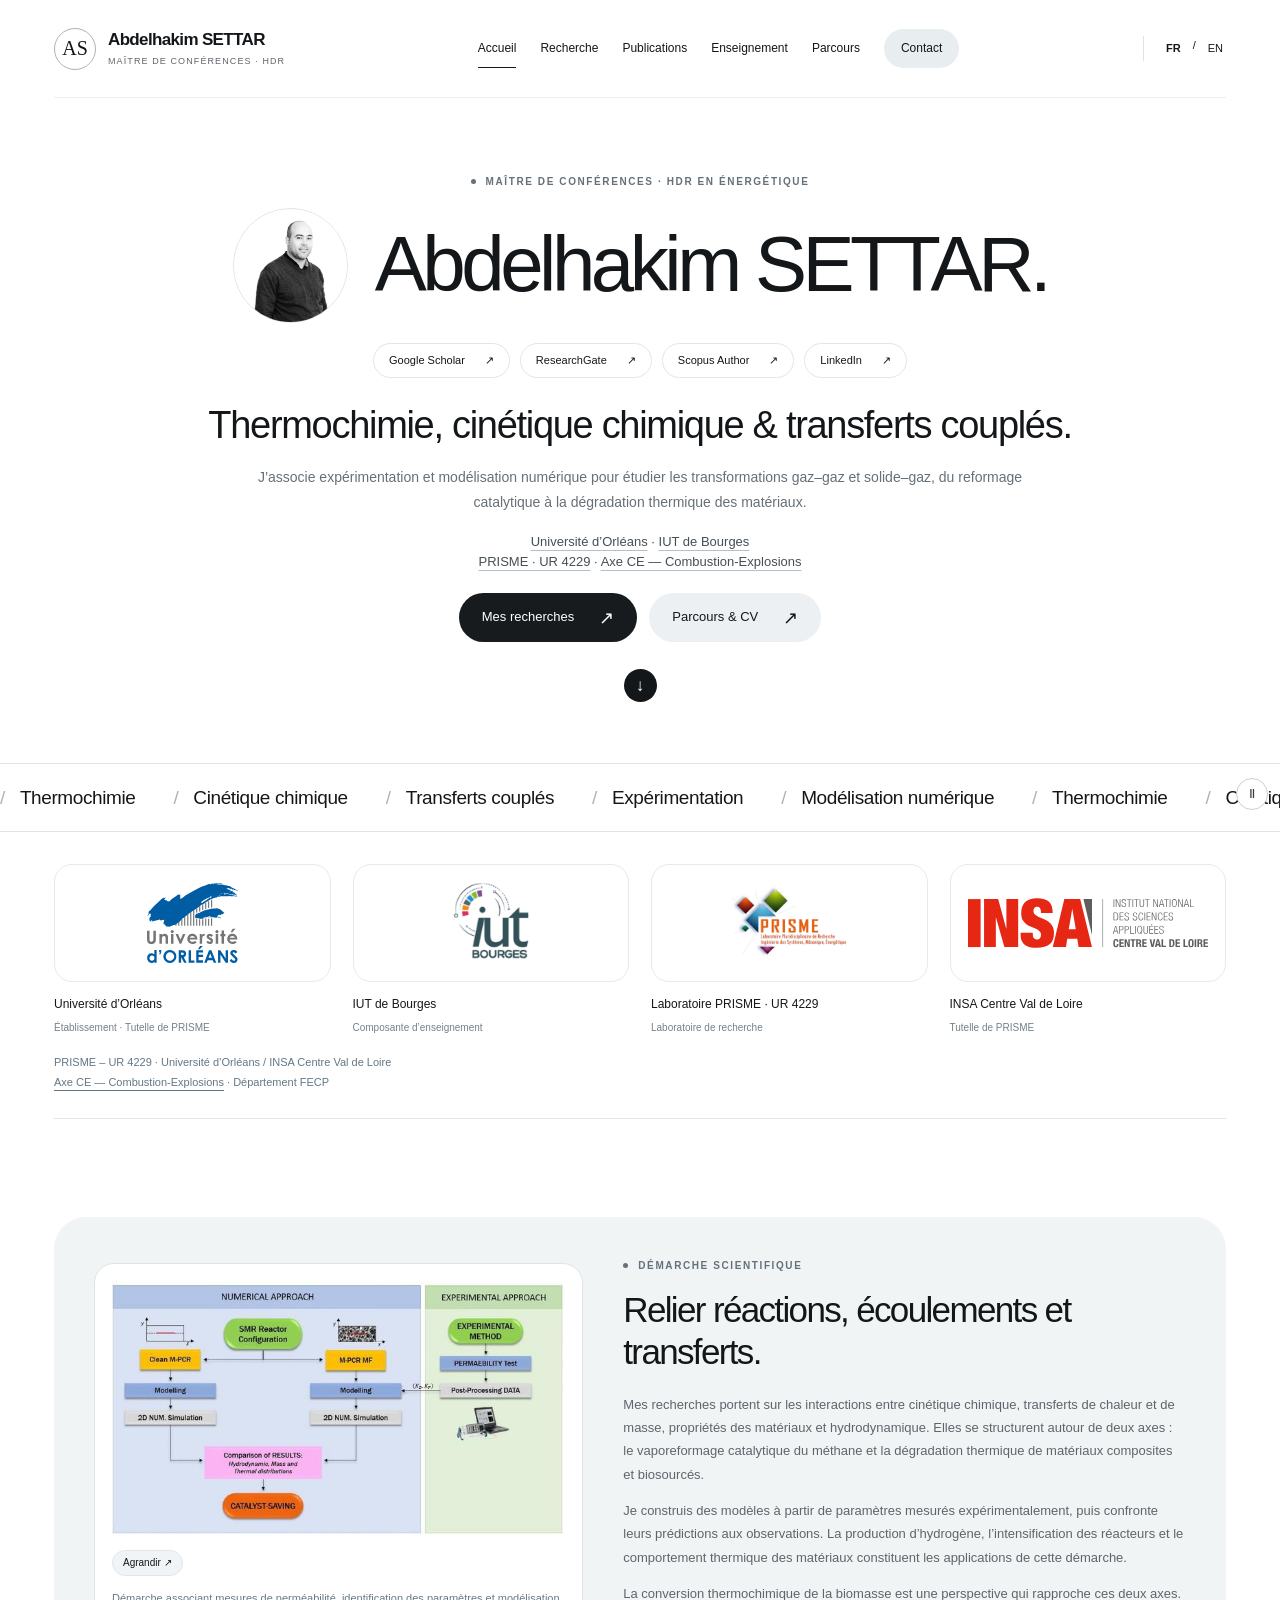
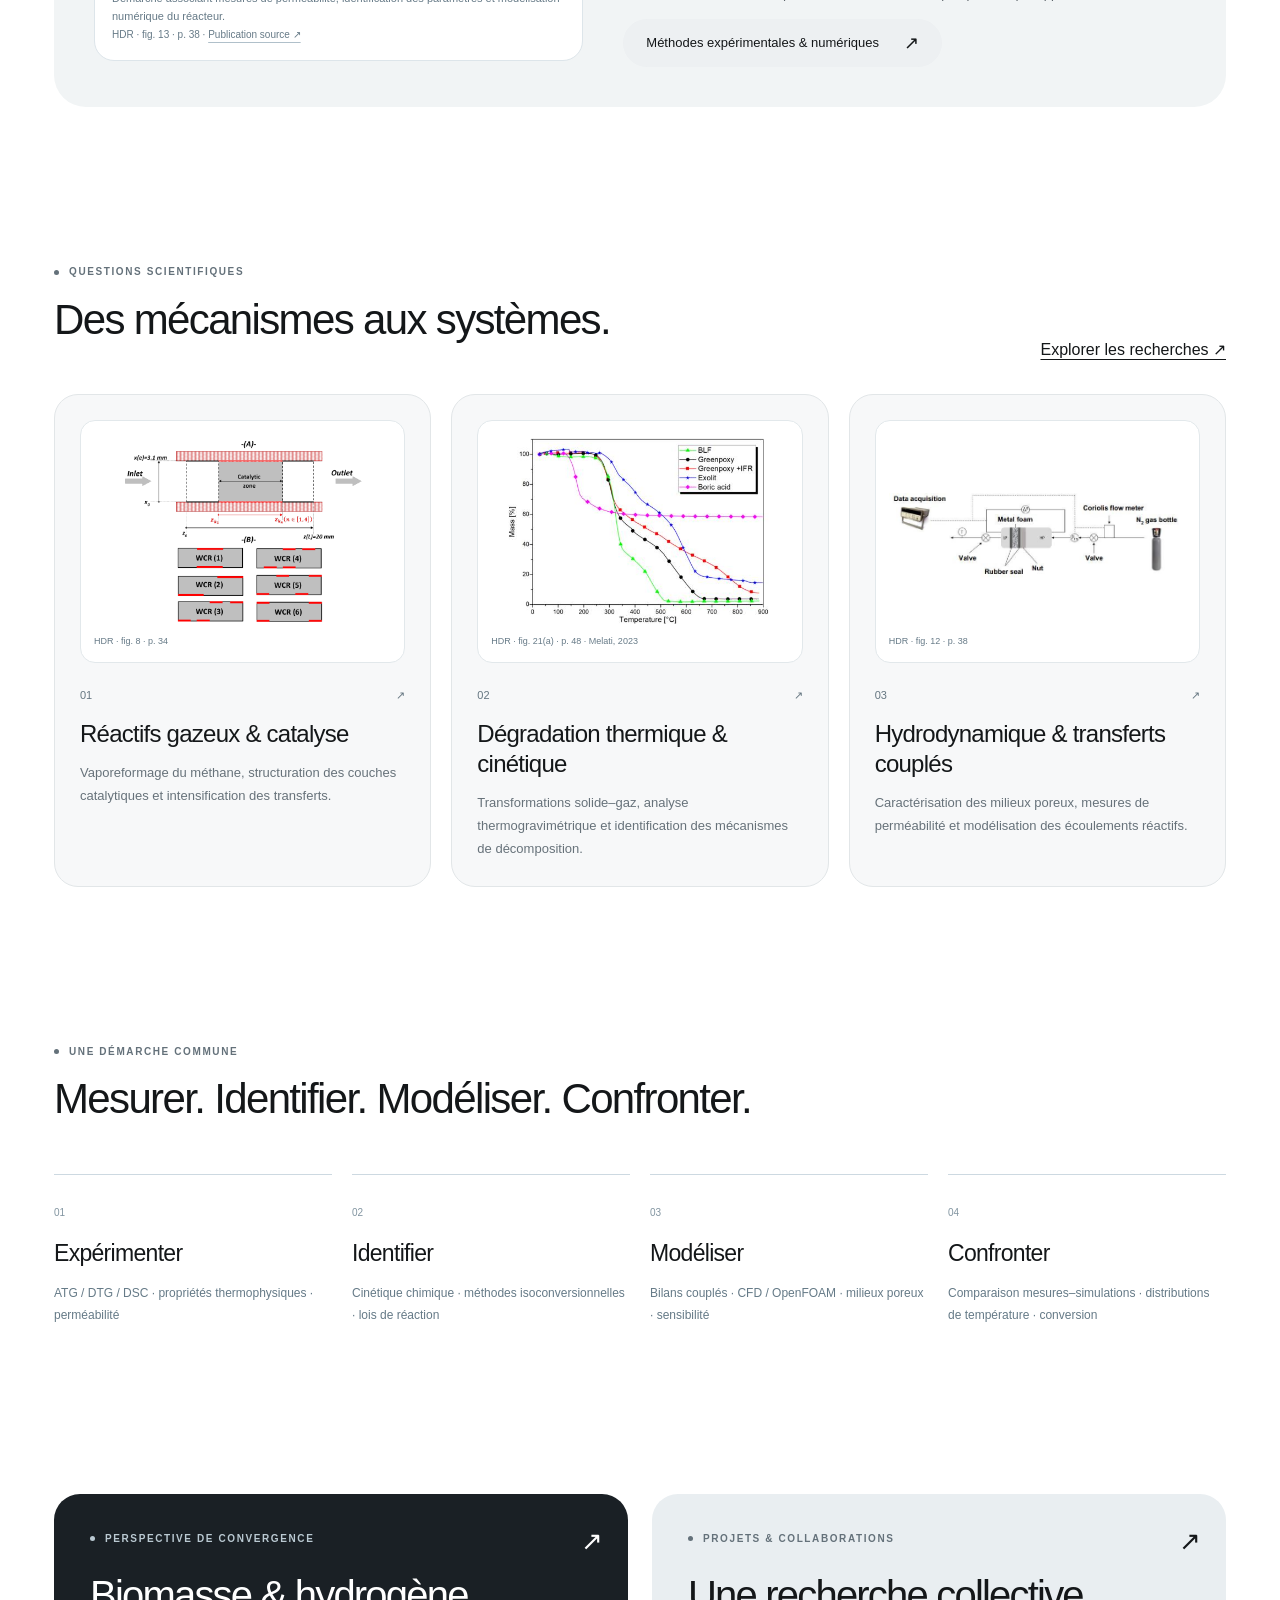
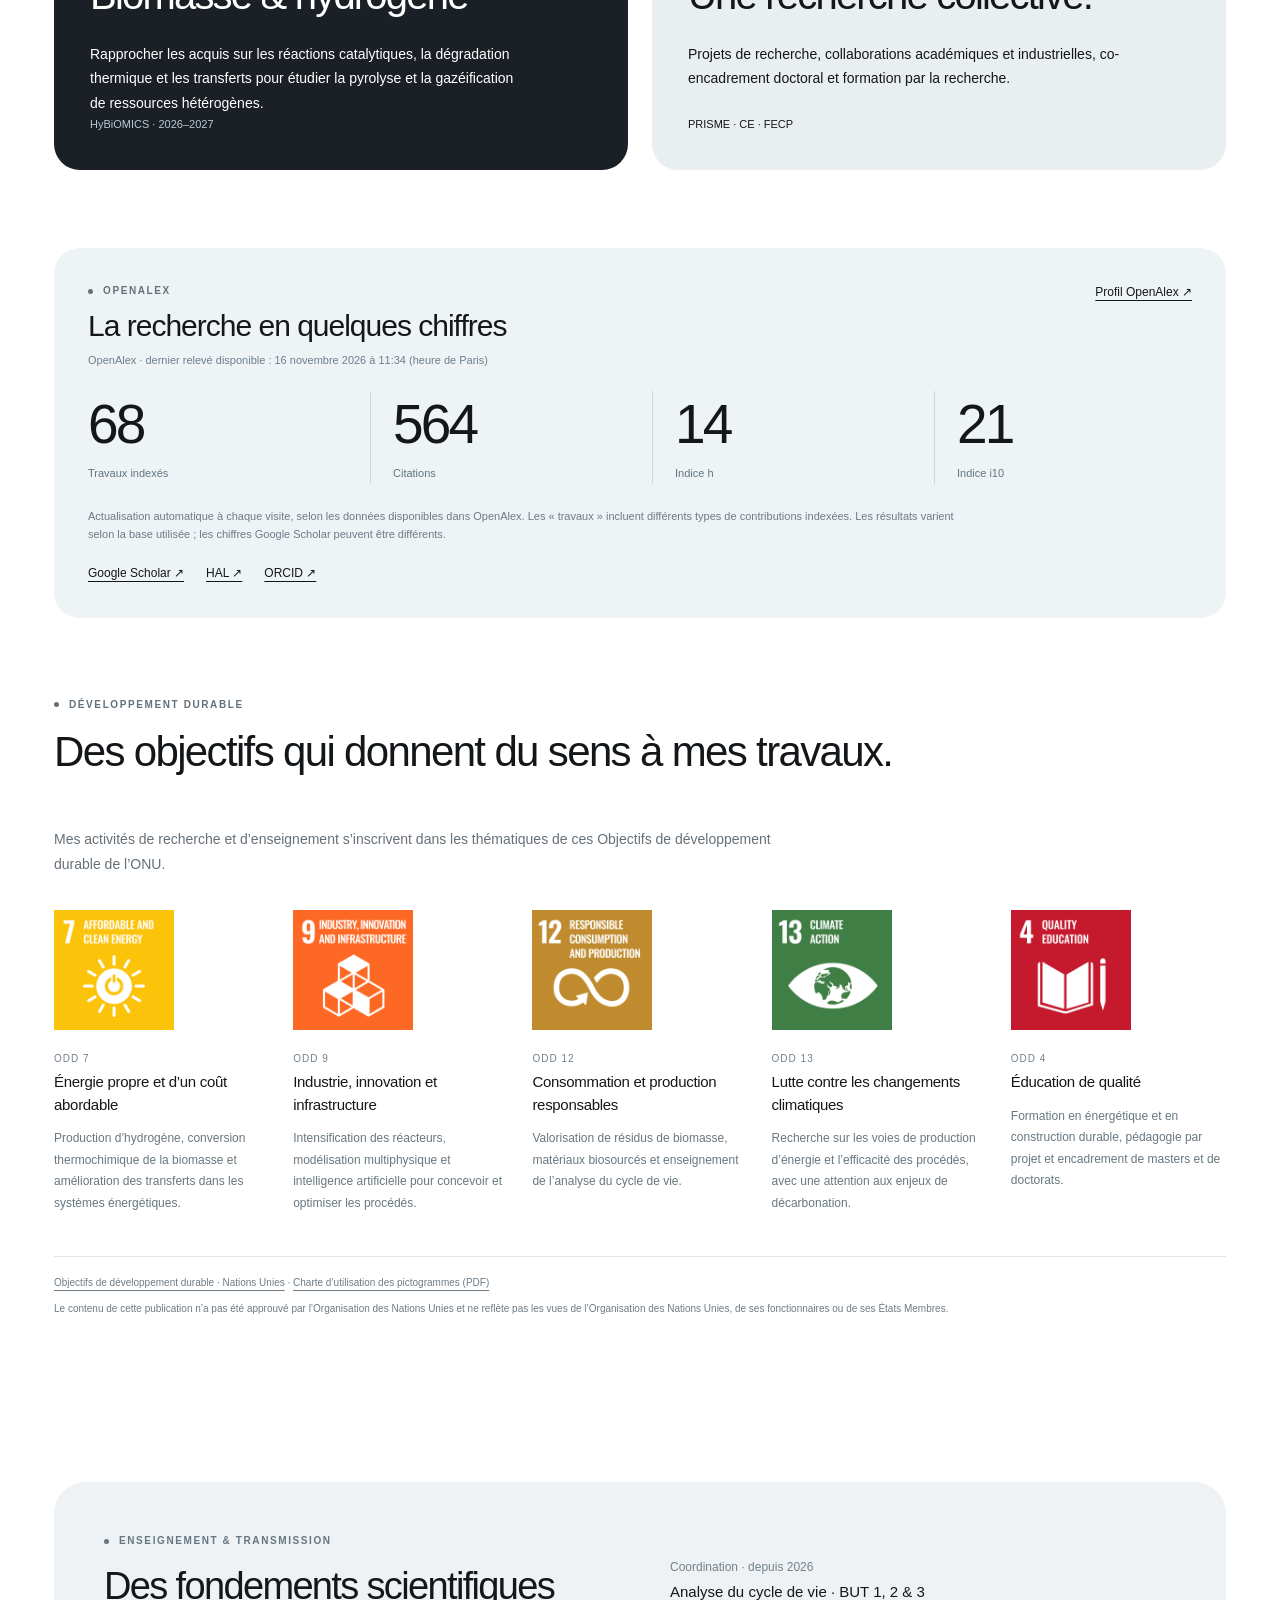
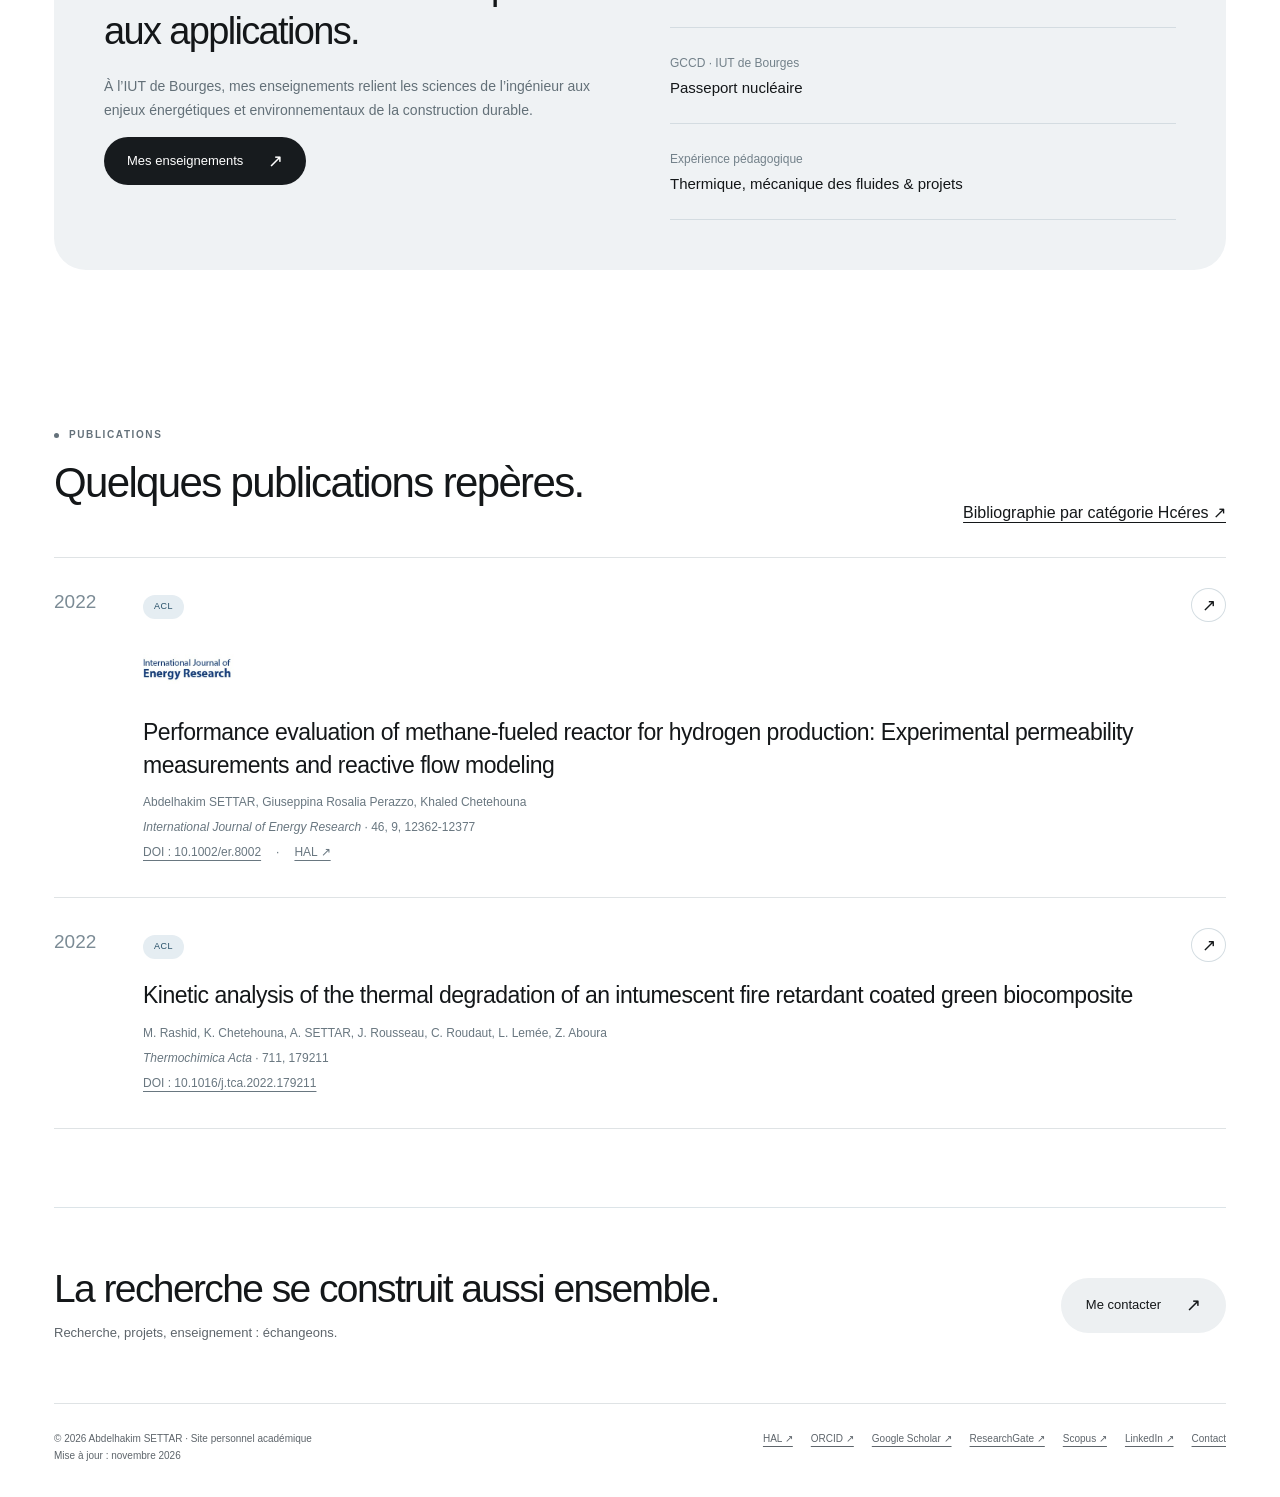
==== commit ff21ed04: "Recentrer le site sur le socle scientifique du HDR et classer la bibliographie Présentation français" ====
--- a/index.html
+++ b/index.html
@@ -1,9 +1 @@
-<!doctype html><html lang="fr"><head><meta charset="utf-8"><meta name="viewport" content="width=device-width,initial-scale=1"><title>Abdelhakim Settar — Recherche &amp; enseignement</title><meta name="description" content="Abdelhakim Settar, maître de conférences HDR à l’Université d’Orléans : hydrogène, biomasse, transferts, matériaux biosourcés et enseignement à l’IUT de Bourges."><meta name="theme-color" content="#172c34"><link rel="canonical" href="https://abdelhakim-settar.github.io/fr.html"><link rel="alternate" hreflang="fr" href="https://abdelhakim-settar.github.io/fr.html"><link rel="alternate" hreflang="en" href="https://abdelhakim-settar.github.io/en.html"><link rel="alternate" hreflang="x-default" href="https://abdelhakim-settar.github.io/en.html"><meta property="og:title" content="Abdelhakim Settar — Recherche &amp; enseignement"><meta property="og:description" content="Abdelhakim Settar, maître de conférences HDR à l’Université d’Orléans : hydrogène, biomasse, transferts, matériaux biosourcés et enseignement à l’IUT de Bourges."><meta property="og:type" content="profile"><meta property="og:url" content="https://abdelhakim-settar.github.io/fr.html"><meta property="og:locale" content="fr_FR"><link rel="icon" type="image/svg+xml" href="/favicon.svg"><link rel="stylesheet" href="/style.css"><script src="/app.js" defer></script><script type="application/ld+json">{"@context": "https://schema.org", "@type": "ProfilePage", "inLanguage": "fr", "url": "https://abdelhakim-settar.github.io/fr.html", "name": "Abdelhakim Settar — Recherche & enseignement", "mainEntity": {"@type": "Person", "name": "Abdelhakim Settar", "jobTitle": "Maître de conférences HDR", "affiliation": [{"@type": "Organization", "name": "Université d’Orléans · IUT de Bourges", "url": "https://www.univ-orleans.fr/fr/iut-bourges"}, {"@type": "Organization", "name": "PRISME UR 4229 · Université d’Orléans / INSA Centre Val de Loire · FECP · CE — Combustion-Explosions", "url": "https://www.univ-orleans.fr/fr/prisme/la-recherche/departement-fecp/axe-combustion-explosions"}], "email": "mailto:abdelhakim.settar@univ-orleans.fr", "sameAs": ["https://cv.hal.science/abdelhakim-settar", "https://orcid.org/0000-0002-2147-880X", "https://www.linkedin.com/in/abdelhakim-settar-b4479660", "https://openalex.org/A5042702773", "https://scholar.google.fr/citations?user=sCTY_ZgAAAAJ&hl=fr", "https://www.researchgate.net/profile/Abdelhakim-Settar", "https://www.scopus.com/inward/authorDetails.url?authorID=56656576100&partnerID=MN8TOARS"], "knowsAbout": ["Hydrogen production", "Biomass gasification", "Heat and mass transfer", "Porous media", "Life cycle assessment"]}}</script></head><body><a class="skip" href="#main">Aller au contenu</a><div class="shell"><header class="top"><a class="brand" href="/fr.html"><span class="monogram" aria-hidden="true">AS</span><span><strong>Abdelhakim Settar</strong><small>Maître de conférences · HDR</small></span></a><nav class="nav" aria-label="Navigation principale"><a href="/fr.html" aria-current="page">Accueil</a><a href="/fr-recherche.html" >Recherche</a><a href="/fr-publications.html" >Publications</a><a href="/fr-enseignement.html" >Enseignement</a><a href="/fr-parcours.html" >Parcours</a><a href="/fr-contact.html" >Contact</a></nav><nav class="languages" aria-label="Langue"><a href="/fr.html" lang="fr" hreflang="fr" class="selected" aria-current="true">FR</a><span aria-hidden="true">/</span><a href="/en.html" lang="en" hreflang="en" class="" >EN</a></nav></header><main id="main"><section class="hero"><div class="eyebrow">Maître de conférences · HDR</div><h1>Abdelhakim <span>Settar.</span></h1><p class="hero-speciality">Énergétique, transferts de chaleur et de masse & production d’hydrogène.</p><p class="lead">Expérimentation, analyse cinétique, simulation numérique et intelligence artificielle au service des procédés énergétiques.</p><p class="role"><a href="https://www.univ-orleans.fr/fr">Université d’Orléans</a> · <a href="https://www.univ-orleans.fr/fr/iut-bourges">IUT de Bourges</a><br><a href="https://www.univ-orleans.fr/fr/prisme">PRISME · UR 4229</a> · <a href="https://www.univ-orleans.fr/fr/prisme/la-recherche/departement-fecp/axe-combustion-explosions">Axe CE — Combustion-Explosions</a></p><div class="actions"><a class="button primary" href="/fr-recherche.html">Explorer mes recherches<span class="arrow" aria-hidden="true">↗</span></a><a class="button " href="/fr-parcours.html">Parcours & CV<span class="arrow" aria-hidden="true">↗</span></a></div><a class="hero-scroll" href="#profil" aria-label="Découvrir mon profil">↓</a></section>
-    <div class="topic-ticker"><div class="ticker-track"><div class="ticker-copy"><span>Hydrogène</span><span>Transferts</span><span>Biomasse</span><span>Modélisation</span><span>Expérimentation</span></div><div class="ticker-copy" aria-hidden="true"><span>Hydrogène</span><span>Transferts</span><span>Biomasse</span><span>Modélisation</span><span>Expérimentation</span></div></div><button class="motion-toggle" aria-label="Mettre le défilement en pause" aria-pressed="false">Ⅱ</button></div>
-    <div class="institution-logos" aria-label="Affiliations institutionnelles"><a href="https://www.univ-orleans.fr/fr" class="institution-logo"><span class="logo-wrap "><img src="/logo-universite-orleans.svg" alt="Université d’Orléans" width="180" height="80" loading="lazy"></span><strong>Université d’Orléans</strong><small>Établissement · Tutelle de PRISME</small></a><a href="https://www.univ-orleans.fr/fr/iut-bourges" class="institution-logo"><span class="logo-wrap "><img src="/logo-iut-bourges-couleur.png" alt="IUT de Bourges" width="180" height="80" loading="lazy"></span><strong>IUT de Bourges</strong><small>Composante d’enseignement</small></a><a href="https://www.univ-orleans.fr/fr/prisme" class="institution-logo"><span class="logo-wrap "><img src="/logo-prisme-couleur.png" alt="Laboratoire PRISME · UR 4229" width="180" height="80" loading="lazy"></span><strong>Laboratoire PRISME · UR 4229</strong><small>Laboratoire de recherche</small></a><a href="https://www.insa-centrevaldeloire.fr/" class="institution-logo"><span class="logo-wrap "><img src="/logo-insa-cvl.svg" alt="INSA Centre Val de Loire" width="180" height="80" loading="lazy"></span><strong>INSA Centre Val de Loire</strong><small>Tutelle de PRISME</small></a></div><p class="affiliation-context">PRISME – UR 4229 · Université d’Orléans / INSA Centre Val de Loire<br><a href="https://www.univ-orleans.fr/fr/prisme/la-recherche/departement-fecp/axe-combustion-explosions">Axe CE — Combustion-Explosions</a> · Département FECP</p><div class="profile-links" aria-label="Profils scientifiques et professionnels"><span class="profile-links-label">Mes profils</span><a href="https://scholar.google.fr/citations?user=sCTY_ZgAAAAJ&amp;hl=fr">Google Scholar <span aria-hidden="true">↗</span></a><a href="https://www.researchgate.net/profile/Abdelhakim-Settar">ResearchGate <span aria-hidden="true">↗</span></a><a href="https://www.scopus.com/inward/authorDetails.url?authorID=56656576100&amp;partnerID=MN8TOARS">Scopus Author <span aria-hidden="true">↗</span></a><a href="https://www.linkedin.com/in/abdelhakim-settar-b4479660/">LinkedIn <span aria-hidden="true">↗</span></a></div>
-    <section class="section reveal" id="profil"><div class="about-panel"><figure class="research-visual"><svg viewBox="0 0 450 210" role="img" aria-label="Biomasse — Conversion thermochimique — Hydrogène"><defs><marker id="about-hydrogen" markerWidth="7" markerHeight="7" refX="6" refY="3.5" orient="auto"><path d="M0 0L7 3.5L0 7" fill="none" stroke="#526b7b"/></marker></defs><path d="M55 105C25 85 36 51 77 53C87 91 75 104 55 105Z" fill="#d4e0e7" stroke="#526b7b"/><path d="M54 117L71 70M57 96L44 83" stroke="#526b7b" fill="none"/><path d="M170 61H272V127H170Z" fill="#172c34"/><path d="M188 78H253M188 94H253M188 110H253" stroke="#cbd9e2" stroke-width="3"/><path d="M101 94H153M288 94H341" stroke="#526b7b" marker-end="url(#about-hydrogen)"/><circle cx="379" cy="94" r="34" fill="#cbd9e2" stroke="#526b7b"/><text x="379" y="103" text-anchor="middle" font-family="Georgia" font-size="28" fill="#172c34">H₂</text><g fill="#526b7b" font-size="10" font-family="Segoe UI,Arial,sans-serif"><text x="60" y="196" text-anchor="middle">Biomasse</text><text x="221" y="196" text-anchor="middle">Conversion thermochimique</text><text x="380" y="196" text-anchor="middle">Hydrogène</text></g></svg><figcaption>Illustration conceptuelle · sans données expérimentales</figcaption></figure><div><div class="eyebrow">Un regard sur les procédés</div><h2>Comprendre les mécanismes.<br>Améliorer les systèmes.</h2><p>J’étudie les transferts de chaleur et de masse, les écoulements dans les milieux poreux et la conversion thermochimique de la biomasse. Mes travaux visent à mieux comprendre et optimiser les procédés énergétiques, notamment pour la production d’hydrogène.</p><p>Maître de conférences HDR depuis septembre 2026 à l’Université d’Orléans, j’enseigne à l’IUT de Bourges et mène mes recherches au sein de l’axe CE du laboratoire PRISME.</p><a class="button " href="/fr-parcours.html">Découvrir mon parcours<span class="arrow" aria-hidden="true">↗</span></a></div></div></section>
-    <section class="section"><div class="section-heading"><div><div class="eyebrow">Domaines de recherche</div><h2>De la matière à l’énergie.</h2></div><a href="/fr-recherche.html">Voir les recherches ↗</a></div><div class="research-cards"><a class="research-card reveal" href="/fr-recherche.html#hydrogen"><figure class="research-visual"><svg viewBox="0 0 450 210" role="img" aria-label="Biomasse — Conversion thermochimique — Hydrogène"><defs><marker id="tip-hydrogen" markerWidth="7" markerHeight="7" refX="6" refY="3.5" orient="auto"><path d="M0 0L7 3.5L0 7" fill="none" stroke="#526b7b"/></marker></defs><path d="M55 105C25 85 36 51 77 53C87 91 75 104 55 105Z" fill="#d4e0e7" stroke="#526b7b"/><path d="M54 117L71 70M57 96L44 83" stroke="#526b7b" fill="none"/><path d="M170 61H272V127H170Z" fill="#172c34"/><path d="M188 78H253M188 94H253M188 110H253" stroke="#cbd9e2" stroke-width="3"/><path d="M101 94H153M288 94H341" stroke="#526b7b" marker-end="url(#tip-hydrogen)"/><circle cx="379" cy="94" r="34" fill="#cbd9e2" stroke="#526b7b"/><text x="379" y="103" text-anchor="middle" font-family="Georgia" font-size="28" fill="#172c34">H₂</text><g fill="#526b7b" font-size="10" font-family="Segoe UI,Arial,sans-serif"><text x="60" y="196" text-anchor="middle">Biomasse</text><text x="221" y="196" text-anchor="middle">Conversion thermochimique</text><text x="380" y="196" text-anchor="middle">Hydrogène</text></g></svg><figcaption>Illustration conceptuelle · sans données expérimentales</figcaption></figure><div class="card-number"><span>01</span><span aria-hidden="true">↗</span></div><h3>Hydrogène & biomasse</h3><p>Pyrolyse, gazéification et vaporeformage : comprendre les mécanismes pour optimiser les procédés.</p></a><a class="research-card reveal" href="/fr-recherche.html#transport"><figure class="research-visual"><svg viewBox="0 0 450 210" role="img" aria-label="Écoulement — Milieu poreux & réactif — Transferts"><defs><marker id="tip-transport" markerWidth="7" markerHeight="7" refX="6" refY="3.5" orient="auto"><path d="M0 0L7 3.5L0 7" fill="none" stroke="#526b7b"/></marker></defs><rect x="157" y="48" width="132" height="94" fill="#172c34"/><circle cx="174" cy="65" r="8" fill="#d4e0e7"/><circle cx="174" cy="94" r="8" fill="#d4e0e7"/><circle cx="174" cy="123" r="8" fill="#d4e0e7"/><circle cx="199" cy="65" r="8" fill="#d4e0e7"/><circle cx="199" cy="94" r="8" fill="#d4e0e7"/><circle cx="199" cy="123" r="8" fill="#d4e0e7"/><circle cx="224" cy="65" r="8" fill="#d4e0e7"/><circle cx="224" cy="94" r="8" fill="#d4e0e7"/><circle cx="224" cy="123" r="8" fill="#d4e0e7"/><circle cx="249" cy="65" r="8" fill="#d4e0e7"/><circle cx="249" cy="94" r="8" fill="#d4e0e7"/><circle cx="249" cy="123" r="8" fill="#d4e0e7"/><circle cx="274" cy="65" r="8" fill="#d4e0e7"/><circle cx="274" cy="94" r="8" fill="#d4e0e7"/><circle cx="274" cy="123" r="8" fill="#d4e0e7"/><g stroke="#526b7b" fill="none" marker-end="url(#tip-transport)"><path d="M29 70H142M29 94H142M29 118H142M304 70H420M304 94H420M304 118H420"/></g><path d="M191 33V12M221 33V12M251 33V12" stroke="#526b7b"/><text x="221" y="172" font-size="10" text-anchor="middle" fill="#526b7b">CFD · OpenFOAM</text><g fill="#526b7b" font-size="10" font-family="Segoe UI,Arial,sans-serif"><text x="60" y="196" text-anchor="middle">Écoulement</text><text x="221" y="196" text-anchor="middle">Milieu poreux & réactif</text><text x="380" y="196" text-anchor="middle">Transferts</text></g></svg><figcaption>Illustration conceptuelle · sans données expérimentales</figcaption></figure><div class="card-number"><span>02</span><span aria-hidden="true">↗</span></div><h3>Transferts & milieux poreux</h3><p>Relier écoulements, transferts de chaleur et de masse, et réactions dans les réacteurs.</p></a><a class="research-card reveal" href="/fr-recherche.html#materials"><figure class="research-visual"><svg viewBox="0 0 450 210" role="img" aria-label="Fibres naturelles — Biocomposite — Caractérisation"><defs><marker id="tip-materials" markerWidth="7" markerHeight="7" refX="6" refY="3.5" orient="auto"><path d="M0 0L7 3.5L0 7" fill="none" stroke="#526b7b"/></marker></defs><g stroke="#526b7b" fill="none"><path d="M34 66L89 117M37 92L78 55M38 120L88 75M27 83L73 127" stroke-width="3"/><path d="M111 94H152" marker-end="url(#tip-materials)"/><path d="M291 94H330" marker-end="url(#tip-materials)"/></g><path d="M169 71L236 48L277 72L209 96Z" fill="#d4e0e7" stroke="#526b7b"/><path d="M169 71V119L209 143V96Z" fill="#526b7b"/><path d="M209 96L277 72V119L209 143Z" fill="#cbd9e2" stroke="#526b7b"/><rect x="353" y="55" width="55" height="78" rx="6" fill="#172c34"/><circle cx="381" cy="81" r="12" fill="#cbd9e2"/><path d="M367 111H394" stroke="#d4e0e7"/><g fill="#526b7b" font-size="10" font-family="Segoe UI,Arial,sans-serif"><text x="60" y="196" text-anchor="middle">Fibres naturelles</text><text x="221" y="196" text-anchor="middle">Biocomposite</text><text x="380" y="196" text-anchor="middle">Caractérisation</text></g></svg><figcaption>Illustration conceptuelle · sans données expérimentales</figcaption></figure><div class="card-number"><span>03</span><span aria-hidden="true">↗</span></div><h3>Matériaux biosourcés</h3><p>Caractériser le comportement thermique et la dégradation des fibres naturelles et des biocomposites.</p></a></div></section>
-    <section class="section reveal"><div class="section-heading"><div><div class="eyebrow">Projets</div><h2>Explorer. Modéliser. Concevoir.</h2></div></div><div class="project-overview"><a class="project-preview dark" href="/fr-recherche.html#projects"><div><div class="eyebrow">Coordination · 2026–2027</div><h3>HyBiOMICS</h3><p>Modélisation multi-échelle et IA pour l’hydrogène issu de la gazéification de biomasse.</p></div><small>BQR · INSA Centre Val de Loire</small><span class="project-arrow" aria-hidden="true">↗</span></a><a class="project-preview" href="/fr-recherche.html#projects"><div><div class="eyebrow">Coordination · 2022–2024</div><h3>EBIO</h3><p>Étudier les performances thermiques d’échangeurs à base de matériaux biosourcés.</p></div><small>BQR · INSA Centre Val de Loire</small><span class="project-arrow" aria-hidden="true">↗</span></a></div></section>
-    <section class="metrics-panel compact" data-bibliometrics aria-label="Indicateurs bibliométriques OpenAlex"><div class="metrics-header"><div><div class="eyebrow">OpenAlex</div><h2>La recherche en quelques chiffres</h2></div><a href="https://openalex.org/A5042702773">Profil OpenAlex ↗</a></div><p class="metrics-status" data-metrics-status role="status">OpenAlex · dernier relevé disponible : 16 novembre 2026</p><div class="metrics-grid"><div class="metric"><strong class="metric-value" data-metric="works">68</strong><span class="metric-label">Travaux indexés</span></div><div class="metric"><strong class="metric-value" data-metric="citations">564</strong><span class="metric-label">Citations</span></div><div class="metric"><strong class="metric-value" data-metric="h">14</strong><span class="metric-label">Indice h</span></div><div class="metric"><strong class="metric-value" data-metric="i10">21</strong><span class="metric-label">Indice i10</span></div></div><p class="metrics-note">Actualisation automatique à chaque visite, selon les données disponibles dans OpenAlex. Les « travaux » incluent différents types de contributions indexées. Les résultats varient selon la base utilisée ; les chiffres Google Scholar peuvent être différents.</p><div class="metrics-links"><a href="https://scholar.google.fr/citations?user=sCTY_ZgAAAAJ&amp;hl=fr">Google Scholar ↗</a><a href="https://www.researchgate.net/profile/Abdelhakim-Settar">ResearchGate ↗</a><a href="https://www.scopus.com/inward/authorDetails.url?authorID=56656576100&amp;partnerID=MN8TOARS">Scopus ↗</a><a href="https://www.linkedin.com/in/abdelhakim-settar-b4479660/">LinkedIn ↗</a><a href="https://cv.hal.science/abdelhakim-settar">HAL ↗</a><a href="https://orcid.org/0000-0002-2147-880X">ORCID ↗</a></div></section><script type="application/json" id="bibliometrics-snapshot">{"retrieved_at": "2026-11-16T10:34:13.700385+00:00", "data": {"id": "https://openalex.org/A5042702773", "display_name": "Abdelhakim Settar", "orcid": "https://orcid.org/0000-0002-2147-880X", "works_count": 68, "cited_by_count": 564, "summary_stats": {"2yr_mean_citedness": 2.375, "h_index": 14, "i10_index": 21}, "counts_by_year": [{"year": 2014, "works_count": 2, "oa_works_count": 0, "cited_by_count": 0}, {"year": 2015, "works_count": 3, "oa_works_count": 1, "cited_by_count": 0}, {"year": 2016, "works_count": 2, "oa_works_count": 1, "cited_by_count": 11}, {"year": 2017, "works_count": 2, "oa_works_count": 0, "cited_by_count": 6}, {"year": 2018, "works_count": 6, "oa_works_count": 1, "cited_by_count": 26}, {"year": 2019, "works_count": 2, "oa_works_count": 1, "cited_by_count": 12}, {"year": 2020, "works_count": 3, "oa_works_count": 1, "cited_by_count": 27}, {"year": 2021, "works_count": 2, "oa_works_count": 1, "cited_by_count": 42}, {"year": 2022, "works_count": 10, "oa_works_count": 5, "cited_by_count": 69}, {"year": 2023, "works_count": 12, "oa_works_count": 6, "cited_by_count": 78}, {"year": 2024, "works_count": 7, "oa_works_count": 2, "cited_by_count": 88}, {"year": 2025, "works_count": 7, "oa_works_count": 3, "cited_by_count": 123}, {"year": 2026, "works_count": 10, "oa_works_count": 7, "cited_by_count": 82}]}}</script><section class="section sdg-section reveal" id="sustainability"><div class="section-heading"><div><div class="eyebrow">Développement durable</div><h2>Des objectifs qui donnent du sens à mes travaux.</h2></div></div><p class="sdg-intro">Mes activités de recherche et d’enseignement s’inscrivent dans les thématiques de ces Objectifs de développement durable de l’ONU.</p><div class="sdg-grid"><article class="sdg-card"><a href="https://sdgs.un.org/goals/goal7" aria-label="ODD 7 — Énergie propre et d’un coût abordable"><img src="/sdg-07.png" alt="Objectif 7 — Affordable and clean energy" width="120" height="120" loading="lazy"></a><h3><span>ODD 7</span>Énergie propre et d’un coût abordable</h3><p>Production d’hydrogène, conversion thermochimique de la biomasse et amélioration des transferts dans les systèmes énergétiques.</p></article><article class="sdg-card"><a href="https://sdgs.un.org/goals/goal9" aria-label="ODD 9 — Industrie, innovation et infrastructure"><img src="/sdg-09.png" alt="Objectif 9 — Industry, innovation and infrastructure" width="120" height="120" loading="lazy"></a><h3><span>ODD 9</span>Industrie, innovation et infrastructure</h3><p>Intensification des réacteurs, modélisation multiphysique et intelligence artificielle pour concevoir et optimiser les procédés.</p></article><article class="sdg-card"><a href="https://sdgs.un.org/goals/goal12" aria-label="ODD 12 — Consommation et production responsables"><img src="/sdg-12.png" alt="Objectif 12 — Responsible consumption and production" width="120" height="120" loading="lazy"></a><h3><span>ODD 12</span>Consommation et production responsables</h3><p>Valorisation de résidus de biomasse, matériaux biosourcés et enseignement de l’analyse du cycle de vie.</p></article><article class="sdg-card"><a href="https://sdgs.un.org/goals/goal13" aria-label="ODD 13 — Lutte contre les changements climatiques"><img src="/sdg-13.png" alt="Objectif 13 — Climate action" width="120" height="120" loading="lazy"></a><h3><span>ODD 13</span>Lutte contre les changements climatiques</h3><p>Recherche sur les voies de production d’énergie et l’efficacité des procédés, avec une attention aux enjeux de décarbonation.</p></article><article class="sdg-card"><a href="https://sdgs.un.org/goals/goal4" aria-label="ODD 4 — Éducation de qualité"><img src="/sdg-04.png" alt="Objectif 4 — Quality education" width="120" height="120" loading="lazy"></a><h3><span>ODD 4</span>Éducation de qualité</h3><p>Formation en énergétique et en construction durable, pédagogie par projet et encadrement de masters et de doctorats.</p></article></div><div class="sdg-credits"><p><a href="https://www.un.org/sustainabledevelopment">Objectifs de développement durable · Nations Unies</a> · <a href="/sdg-guidelines.pdf">Charte d’utilisation des pictogrammes (PDF)</a></p><p>Le contenu de cette publication n’a pas été approuvé par l’Organisation des Nations Unies et ne reflète pas les vues de l’Organisation des Nations Unies, de ses fonctionnaires ou de ses États Membres.</p></div></section>
-    <section class="section reveal"><div class="feature"><div><div class="eyebrow">Enseignement & transmission</div><h2>Former, relier,<br>faire expérimenter.</h2><p>À l’IUT de Bourges, je relie les sciences de l’ingénieur aux enjeux énergétiques et environnementaux de la construction durable.</p><a class="button " href="/fr-enseignement.html">Découvrir mes enseignements<span class="arrow" aria-hidden="true">↗</span></a></div><div class="feature-list"><div><small>Coordination · depuis 2026</small><strong>Analyse du cycle de vie · BUT 1, 2 & 3</strong></div><div><small>Coordination · GCCD</small><strong>Passeport nucléaire</strong></div><div><small>Expérience pédagogique</small><strong>Thermique, énergétique & pédagogie par projet</strong></div></div></div></section>
-    <section class="section reveal"><div class="section-heading"><div><div class="eyebrow">Publications</div><h2>Quelques travaux récents.</h2></div><a href="/fr-publications.html">Toutes les publications ↗</a></div><article class="pub" data-publication data-year="2026"><div class="pub-year">2026</div><div><a class="journal-mark " href="https://www.mdpi.com/journal/hydrogen" aria-label="Hydrogen"><img src="/journal-hydrogen.png" alt="Hydrogen" width="260" height="52" loading="lazy"></a><h3 lang="en"><a href="https://doi.org/10.3390/hydrogen7010043">Hydrogen Production from Blended Waste Biomass: Pyrolysis, Thermodynamic-Kinetic Analysis and AI-Based Modelling</a></h3><p>S. Kordoghli, A. Settar, O. Belaati et al.</p><p><i>Hydrogen, 7(1), 43</i></p><span class="tag">Biomasse & hydrogène</span><p>DOI : 10.3390/hydrogen7010043</p></div><a class="pub-link" href="https://doi.org/10.3390/hydrogen7010043" aria-label="Consulter la publication: Hydrogen Production from Blended Waste Biomass: Pyrolysis, Thermodynamic-Kinetic Analysis and AI-Based Modelling">↗</a></article><article class="pub" data-publication data-year="2026"><div class="pub-year">2026</div><div><a class="journal-mark " href="https://onlinelibrary.wiley.com/journal/8203" aria-label="Modelling and Simulation in Engineering"><img src="/journal-mse.jpg" alt="Modelling and Simulation in Engineering" width="260" height="52" loading="lazy"></a><h3 lang="en"><a href="https://doi.org/10.1155/mse/1079815">Coupling CFD and Artificial Neural Networks for Predictive Optimization of Steam Methane Reforming Process</a></h3><p>A. Settar, M. Alkhatib, E. Dosseh, A. Wang, Z. Mansouri et al.</p><p><i>Modelling and Simulation in Engineering, 2026(1), 1079815</i></p><span class="tag">CFD & intelligence artificielle</span><p>DOI : 10.1155/mse/1079815</p></div><a class="pub-link" href="https://doi.org/10.1155/mse/1079815" aria-label="Consulter la publication: Coupling CFD and Artificial Neural Networks for Predictive Optimization of Steam Methane Reforming Process">↗</a></article></section></main><footer><div class="footer-cta"><div><h2>La recherche se construit aussi ensemble.</h2><p>Recherche, projets, enseignement : échangeons.</p></div><a class="button " href="/fr-contact.html" >Me contacter<span class="arrow" aria-hidden="true">↗</span></a></div><div class="bottom"><div>© 2026 Abdelhakim Settar · Site personnel académique<br>Mise à jour : novembre 2026</div><div><a href="https://cv.hal.science/abdelhakim-settar">HAL ↗</a><a href="https://orcid.org/0000-0002-2147-880X">ORCID ↗</a><a href="https://scholar.google.fr/citations?user=sCTY_ZgAAAAJ&amp;hl=fr">Google Scholar ↗</a><a href="https://www.researchgate.net/profile/Abdelhakim-Settar">ResearchGate ↗</a><a href="https://www.scopus.com/inward/authorDetails.url?authorID=56656576100&amp;partnerID=MN8TOARS">Scopus ↗</a><a href="https://www.linkedin.com/in/abdelhakim-settar-b4479660/">LinkedIn ↗</a><a href="/fr-contact.html">Contact</a></div></div></footer></div></body></html>+<!doctype html><html lang="fr"><head><meta charset="utf-8"><meta name="viewport" content="width=device-width,initial-scale=1"><title>Abdelhakim SETTAR — Recherche &amp; enseignement</title><meta name="description" content="Abdelhakim SETTAR, maître de conférences HDR : thermochimie, cinétique chimique, transferts couplés, méthodes expérimentales et modélisation numérique."><meta name="theme-color" content="#172c34"><link rel="canonical" href="https://abdelhakim-settar.github.io/fr.html"><link rel="alternate" hreflang="fr" href="https://abdelhakim-settar.github.io/fr.html"><link rel="alternate" hreflang="en" href="https://abdelhakim-settar.github.io/en.html"><link rel="alternate" hreflang="x-default" href="https://abdelhakim-settar.github.io/en.html"><meta property="og:title" content="Abdelhakim SETTAR — Recherche &amp; enseignement"><meta property="og:description" content="Abdelhakim SETTAR, maître de conférences HDR : thermochimie, cinétique chimique, transferts couplés, méthodes expérimentales et modélisation numérique."><meta property="og:type" content="profile"><meta property="og:url" content="https://abdelhakim-settar.github.io/fr.html"><meta property="og:locale" content="fr_FR"><link rel="icon" type="image/svg+xml" href="/favicon.svg"><link rel="stylesheet" href="/style.css"><script src="/app.js" defer></script><script type="application/ld+json">{"@context": "https://schema.org", "@type": "ProfilePage", "inLanguage": "fr", "url": "https://abdelhakim-settar.github.io/fr.html", "name": "Abdelhakim Settar — Recherche & enseignement", "mainEntity": {"@type": "Person", "name": "Abdelhakim SETTAR", "jobTitle": "Maître de conférences HDR", "affiliation": [{"@type": "Organization", "name": "Université d’Orléans · IUT de Bourges", "url": "https://www.univ-orleans.fr/fr/iut-bourges"}, {"@type": "Organization", "name": "PRISME UR 4229 · Université d’Orléans / INSA Centre Val de Loire · FECP · CE — Combustion-Explosions", "url": "https://www.univ-orleans.fr/fr/prisme/la-recherche/departement-fecp/axe-combustion-explosions"}], "email": "mailto:abdelhakim.settar@univ-orleans.fr", "sameAs": ["https://cv.hal.science/abdelhakim-settar", "https://orcid.org/0000-0002-2147-880X", "https://www.linkedin.com/in/abdelhakim-settar-b4479660", "https://openalex.org/A5042702773", "https://scholar.google.fr/citations?user=sCTY_ZgAAAAJ&hl=fr", "https://www.researchgate.net/profile/Abdelhakim-Settar", "https://www.scopus.com/inward/authorDetails.url?authorID=56656576100&partnerID=MN8TOARS"], "knowsAbout": ["Thermochemistry", "Chemical kinetics", "Heat and mass transfer", "Catalytic methane steam reforming", "Thermal degradation", "Porous media", "Thermogravimetric analysis", "Computational fluid dynamics"], "image": "https://abdelhakim-settar.github.io/portrait-abdelhakim-settar.png"}}</script></head><body><a class="skip" href="#main">Aller au contenu</a><div class="shell"><header class="top"><a class="brand" href="/fr.html"><span class="monogram" aria-hidden="true">AS</span><span><strong>Abdelhakim SETTAR</strong><small>Maître de conférences · HDR</small></span></a><nav class="nav" aria-label="Navigation principale"><a href="/fr.html" aria-current="page">Accueil</a><a href="/fr-recherche.html" >Recherche</a><a href="/fr-publications.html" >Publications</a><a href="/fr-enseignement.html" >Enseignement</a><a href="/fr-parcours.html" >Parcours</a><a href="/fr-contact.html" >Contact</a></nav><nav class="languages" aria-label="Langue"><a href="/fr.html" lang="fr" hreflang="fr" class="selected" aria-current="true">FR</a><span aria-hidden="true">/</span><a href="/en.html" lang="en" hreflang="en" class="" >EN</a></nav></header><main id="main"><section class="hero scientific-hero"><div class="eyebrow">Maître de conférences · HDR en énergétique</div><div class="hero-identity"><a class="portrait-link" href="https://www.linkedin.com/in/abdelhakim-settar-b4479660/" aria-label="Mon profil LinkedIn"><img class="portrait" src="/portrait-abdelhakim-settar.png" alt="Abdelhakim SETTAR" width="124" height="124" fetchpriority="high"></a><h1>Abdelhakim <span>SETTAR.</span></h1></div><div class="profile-links" aria-label="Profils scientifiques et professionnels"><span class="profile-links-label">Mes profils</span><a href="https://scholar.google.fr/citations?user=sCTY_ZgAAAAJ&amp;hl=fr">Google Scholar <span aria-hidden="true">↗</span></a><a href="https://www.researchgate.net/profile/Abdelhakim-Settar">ResearchGate <span aria-hidden="true">↗</span></a><a href="https://www.scopus.com/inward/authorDetails.url?authorID=56656576100&amp;partnerID=MN8TOARS">Scopus Author <span aria-hidden="true">↗</span></a><a href="https://www.linkedin.com/in/abdelhakim-settar-b4479660/">LinkedIn <span aria-hidden="true">↗</span></a></div><p class="hero-speciality">Thermochimie, cinétique chimique & transferts couplés.</p><p class="lead">J’associe expérimentation et modélisation numérique pour étudier les transformations gaz–gaz et solide–gaz, du reformage catalytique à la dégradation thermique des matériaux.</p><p class="role"><a href="https://www.univ-orleans.fr/fr">Université d’Orléans</a> · <a href="https://www.univ-orleans.fr/fr/iut-bourges">IUT de Bourges</a><br><a href="https://www.univ-orleans.fr/fr/prisme">PRISME · UR 4229</a> · <a href="https://www.univ-orleans.fr/fr/prisme/la-recherche/departement-fecp/axe-combustion-explosions">Axe CE — Combustion-Explosions</a></p><div class="actions"><a class="button primary" href="/fr-recherche.html">Mes recherches<span class="arrow" aria-hidden="true">↗</span></a><a class="button " href="/fr-parcours.html">Parcours & CV<span class="arrow" aria-hidden="true">↗</span></a></div><a class="hero-scroll" href="#profil" aria-label="Découvrir ma démarche scientifique">↓</a></section><div class="topic-ticker"><div class="ticker-track"><div class="ticker-copy"><span>Thermochimie</span><span>Cinétique chimique</span><span>Transferts couplés</span><span>Expérimentation</span><span>Modélisation numérique</span></div><div class="ticker-copy" aria-hidden="true"><span>Thermochimie</span><span>Cinétique chimique</span><span>Transferts couplés</span><span>Expérimentation</span><span>Modélisation numérique</span></div></div><button class="motion-toggle" aria-label="Mettre le défilement en pause" aria-pressed="false">Ⅱ</button></div><div class="institution-logos" aria-label="Affiliations institutionnelles"><a href="https://www.univ-orleans.fr/fr" class="institution-logo"><span class="logo-wrap "><img src="/logo-universite-orleans.svg" alt="Université d’Orléans" width="180" height="80" loading="lazy"></span><strong>Université d’Orléans</strong><small>Établissement · Tutelle de PRISME</small></a><a href="https://www.univ-orleans.fr/fr/iut-bourges" class="institution-logo"><span class="logo-wrap "><img src="/logo-iut-bourges-couleur.png" alt="IUT de Bourges" width="180" height="80" loading="lazy"></span><strong>IUT de Bourges</strong><small>Composante d’enseignement</small></a><a href="https://www.univ-orleans.fr/fr/prisme" class="institution-logo"><span class="logo-wrap "><img src="/logo-prisme-couleur.png" alt="Laboratoire PRISME · UR 4229" width="180" height="80" loading="lazy"></span><strong>Laboratoire PRISME · UR 4229</strong><small>Laboratoire de recherche</small></a><a href="https://www.insa-centrevaldeloire.fr/" class="institution-logo"><span class="logo-wrap "><img src="/logo-insa-cvl.svg" alt="INSA Centre Val de Loire" width="180" height="80" loading="lazy"></span><strong>INSA Centre Val de Loire</strong><small>Tutelle de PRISME</small></a></div><p class="affiliation-context">PRISME – UR 4229 · Université d’Orléans / INSA Centre Val de Loire<br><a href="https://www.univ-orleans.fr/fr/prisme/la-recherche/departement-fecp/axe-combustion-explosions">Axe CE — Combustion-Explosions</a> · Département FECP</p><section class="section reveal" id="profil"><div class="about-panel scientific-about"><figure class="source-figure research-visual"><a class="figure-enlarge" href="/hdr-fig13-demarche-experimentale-numerique.jpg" target="_blank" rel="noopener" aria-label="Agrandir la figure"><img src="/hdr-fig13-demarche-experimentale-numerique.jpg" alt="Démarche associant mesures de perméabilité, identification des paramètres et modélisation numérique du réacteur." loading="lazy" decoding="async"><span class="enlarge-label">Agrandir ↗</span></a><figcaption>Démarche associant mesures de perméabilité, identification des paramètres et modélisation numérique du réacteur.<br><span>HDR · fig. 13 · p. 38 · <a href="https://doi.org/10.1002/er.8002">Publication source ↗</a></span></figcaption></figure><div><div class="eyebrow">Démarche scientifique</div><h2>Relier réactions, écoulements et transferts.</h2><p>Mes recherches portent sur les interactions entre cinétique chimique, transferts de chaleur et de masse, propriétés des matériaux et hydrodynamique. Elles se structurent autour de deux axes : le vaporeformage catalytique du méthane et la dégradation thermique de matériaux composites et biosourcés.</p><p>Je construis des modèles à partir de paramètres mesurés expérimentalement, puis confronte leurs prédictions aux observations. La production d’hydrogène, l’intensification des réacteurs et le comportement thermique des matériaux constituent les applications de cette démarche.</p><p>La conversion thermochimique de la biomasse est une perspective qui rapproche ces deux axes.</p><a class="button " href="/fr-recherche.html#methodes">Méthodes expérimentales & numériques<span class="arrow" aria-hidden="true">↗</span></a></div></div></section><section class="section"><div class="section-heading"><div><div class="eyebrow">Questions scientifiques</div><h2>Des mécanismes aux systèmes.</h2></div><a href="/fr-recherche.html">Explorer les recherches ↗</a></div><div class="research-cards"><a class="research-card reveal" href="/fr-recherche.html#reactions-gazeuses"><figure class="source-figure research-visual"><img src="/hdr-fig08-configurations-catalytiques.png" alt="Domaine du réacteur et différentes configurations des couches catalytiques." loading="lazy" decoding="async"><figcaption><span>HDR · fig. 8 · p. 34</span></figcaption></figure><div class="card-number"><span>01</span><span aria-hidden="true">↗</span></div><h3>Réactifs gazeux & catalyse</h3><p>Vaporeformage du méthane, structuration des couches catalytiques et intensification des transferts.</p></a><a class="research-card reveal" href="/fr-recherche.html#degradation"><figure class="source-figure research-visual"><img src="/hdr-fig21a-thermogravimetrie.png" alt="Courbes thermogravimétriques des constituants et matériaux biosourcés étudiés." loading="lazy" decoding="async"><figcaption><span>HDR · fig. 21(a) · p. 48 · Melati, 2023</span></figcaption></figure><div class="card-number"><span>02</span><span aria-hidden="true">↗</span></div><h3>Dégradation thermique & cinétique</h3><p>Transformations solide–gaz, analyse thermogravimétrique et identification des mécanismes de décomposition.</p></a><a class="research-card reveal" href="/fr-recherche.html#transferts"><figure class="source-figure research-visual"><img src="/hdr-fig12-banc-permeabilite.jpg" alt="Banc de caractérisation de la perméabilité des mousses métalliques." loading="lazy" decoding="async"><figcaption><span>HDR · fig. 12 · p. 38</span></figcaption></figure><div class="card-number"><span>03</span><span aria-hidden="true">↗</span></div><h3>Hydrodynamique & transferts couplés</h3><p>Caractérisation des milieux poreux, mesures de perméabilité et modélisation des écoulements réactifs.</p></a></div></section><section class="section reveal"><div class="section-heading"><div><div class="eyebrow">Une démarche commune</div><h2>Mesurer. Identifier. Modéliser. Confronter.</h2></div></div><div class="method-grid"><div><span class="method-index">01</span><h3>Expérimenter</h3><p>ATG / DTG / DSC · propriétés thermophysiques · perméabilité</p></div><div><span class="method-index">02</span><h3>Identifier</h3><p>Cinétique chimique · méthodes isoconversionnelles · lois de réaction</p></div><div><span class="method-index">03</span><h3>Modéliser</h3><p>Bilans couplés · CFD / OpenFOAM · milieux poreux · sensibilité</p></div><div><span class="method-index">04</span><h3>Confronter</h3><p>Comparaison mesures–simulations · distributions de température · conversion</p></div></div></section><section class="section reveal"><div class="project-overview"><a class="project-preview dark" href="/fr-recherche.html#perspectives"><div><div class="eyebrow">Perspective de convergence</div><h3>Biomasse & hydrogène</h3><p>Rapprocher les acquis sur les réactions catalytiques, la dégradation thermique et les transferts pour étudier la pyrolyse et la gazéification de ressources hétérogènes.</p></div><small>HyBiOMICS · 2026–2027</small><span class="project-arrow" aria-hidden="true">↗</span></a><a class="project-preview" href="/fr-recherche.html#projects"><div><div class="eyebrow">Projets & collaborations</div><h3>Une recherche collective.</h3><p>Projets de recherche, collaborations académiques et industrielles, co-encadrement doctoral et formation par la recherche.</p></div><small>PRISME · CE · FECP</small><span class="project-arrow" aria-hidden="true">↗</span></a></div></section><section class="metrics-panel compact" data-bibliometrics aria-label="Indicateurs bibliométriques OpenAlex"><div class="metrics-header"><div><div class="eyebrow">OpenAlex</div><h2>La recherche en quelques chiffres</h2></div><a href="https://openalex.org/A5042702773">Profil OpenAlex ↗</a></div><p class="metrics-status" data-metrics-status role="status">OpenAlex · dernier relevé disponible : 16 novembre 2026</p><div class="metrics-grid"><div class="metric"><strong class="metric-value" data-metric="works">68</strong><span class="metric-label">Travaux indexés</span></div><div class="metric"><strong class="metric-value" data-metric="citations">564</strong><span class="metric-label">Citations</span></div><div class="metric"><strong class="metric-value" data-metric="h">14</strong><span class="metric-label">Indice h</span></div><div class="metric"><strong class="metric-value" data-metric="i10">21</strong><span class="metric-label">Indice i10</span></div></div><p class="metrics-note">Actualisation automatique à chaque visite, selon les données disponibles dans OpenAlex. Les « travaux » incluent différents types de contributions indexées. Les résultats varient selon la base utilisée ; les chiffres Google Scholar peuvent être différents.</p><div class="metrics-links"><a href="https://scholar.google.fr/citations?user=sCTY_ZgAAAAJ&amp;hl=fr">Google Scholar ↗</a><a href="https://cv.hal.science/abdelhakim-settar">HAL ↗</a><a href="https://orcid.org/0000-0002-2147-880X">ORCID ↗</a></div></section><script type="application/json" id="bibliometrics-snapshot">{"retrieved_at": "2026-11-16T10:34:13.700385+00:00", "data": {"id": "https://openalex.org/A5042702773", "display_name": "Abdelhakim Settar", "orcid": "https://orcid.org/0000-0002-2147-880X", "works_count": 68, "cited_by_count": 564, "summary_stats": {"2yr_mean_citedness": 2.375, "h_index": 14, "i10_index": 21}, "counts_by_year": [{"year": 2014, "works_count": 2, "oa_works_count": 0, "cited_by_count": 0}, {"year": 2015, "works_count": 3, "oa_works_count": 1, "cited_by_count": 0}, {"year": 2016, "works_count": 2, "oa_works_count": 1, "cited_by_count": 11}, {"year": 2017, "works_count": 2, "oa_works_count": 0, "cited_by_count": 6}, {"year": 2018, "works_count": 6, "oa_works_count": 1, "cited_by_count": 26}, {"year": 2019, "works_count": 2, "oa_works_count": 1, "cited_by_count": 12}, {"year": 2020, "works_count": 3, "oa_works_count": 1, "cited_by_count": 27}, {"year": 2021, "works_count": 2, "oa_works_count": 1, "cited_by_count": 42}, {"year": 2022, "works_count": 10, "oa_works_count": 5, "cited_by_count": 69}, {"year": 2023, "works_count": 12, "oa_works_count": 6, "cited_by_count": 78}, {"year": 2024, "works_count": 7, "oa_works_count": 2, "cited_by_count": 88}, {"year": 2025, "works_count": 7, "oa_works_count": 3, "cited_by_count": 123}, {"year": 2026, "works_count": 10, "oa_works_count": 7, "cited_by_count": 82}]}}</script><section class="section sdg-section reveal" id="sustainability"><div class="section-heading"><div><div class="eyebrow">Développement durable</div><h2>Des objectifs qui donnent du sens à mes travaux.</h2></div></div><p class="sdg-intro">Mes activités de recherche et d’enseignement s’inscrivent dans les thématiques de ces Objectifs de développement durable de l’ONU.</p><div class="sdg-grid"><article class="sdg-card"><a href="https://sdgs.un.org/goals/goal7" aria-label="ODD 7 — Énergie propre et d’un coût abordable"><img src="/sdg-07.png" alt="Objectif 7 — Affordable and clean energy" width="120" height="120" loading="lazy"></a><h3><span>ODD 7</span>Énergie propre et d’un coût abordable</h3><p>Production d’hydrogène, conversion thermochimique de la biomasse et amélioration des transferts dans les systèmes énergétiques.</p></article><article class="sdg-card"><a href="https://sdgs.un.org/goals/goal9" aria-label="ODD 9 — Industrie, innovation et infrastructure"><img src="/sdg-09.png" alt="Objectif 9 — Industry, innovation and infrastructure" width="120" height="120" loading="lazy"></a><h3><span>ODD 9</span>Industrie, innovation et infrastructure</h3><p>Intensification des réacteurs, modélisation multiphysique et intelligence artificielle pour concevoir et optimiser les procédés.</p></article><article class="sdg-card"><a href="https://sdgs.un.org/goals/goal12" aria-label="ODD 12 — Consommation et production responsables"><img src="/sdg-12.png" alt="Objectif 12 — Responsible consumption and production" width="120" height="120" loading="lazy"></a><h3><span>ODD 12</span>Consommation et production responsables</h3><p>Valorisation de résidus de biomasse, matériaux biosourcés et enseignement de l’analyse du cycle de vie.</p></article><article class="sdg-card"><a href="https://sdgs.un.org/goals/goal13" aria-label="ODD 13 — Lutte contre les changements climatiques"><img src="/sdg-13.png" alt="Objectif 13 — Climate action" width="120" height="120" loading="lazy"></a><h3><span>ODD 13</span>Lutte contre les changements climatiques</h3><p>Recherche sur les voies de production d’énergie et l’efficacité des procédés, avec une attention aux enjeux de décarbonation.</p></article><article class="sdg-card"><a href="https://sdgs.un.org/goals/goal4" aria-label="ODD 4 — Éducation de qualité"><img src="/sdg-04.png" alt="Objectif 4 — Quality education" width="120" height="120" loading="lazy"></a><h3><span>ODD 4</span>Éducation de qualité</h3><p>Formation en énergétique et en construction durable, pédagogie par projet et encadrement de masters et de doctorats.</p></article></div><div class="sdg-credits"><p><a href="https://www.un.org/sustainabledevelopment">Objectifs de développement durable · Nations Unies</a> · <a href="/sdg-guidelines.pdf">Charte d’utilisation des pictogrammes (PDF)</a></p><p>Le contenu de cette publication n’a pas été approuvé par l’Organisation des Nations Unies et ne reflète pas les vues de l’Organisation des Nations Unies, de ses fonctionnaires ou de ses États Membres.</p></div></section><section class="section reveal"><div class="feature"><div><div class="eyebrow">Enseignement & transmission</div><h2>Des fondements scientifiques aux applications.</h2><p>À l’IUT de Bourges, mes enseignements relient les sciences de l’ingénieur aux enjeux énergétiques et environnementaux de la construction durable.</p><a class="button " href="/fr-enseignement.html">Mes enseignements<span class="arrow" aria-hidden="true">↗</span></a></div><div class="feature-list"><div><small>Coordination · depuis 2026</small><strong>Analyse du cycle de vie · BUT 1, 2 & 3</strong></div><div><small>GCCD · IUT de Bourges</small><strong>Passeport nucléaire</strong></div><div><small>Expérience pédagogique</small><strong>Thermique, mécanique des fluides & projets</strong></div></div></div></section><section class="section reveal"><div class="section-heading"><div><div class="eyebrow">Publications</div><h2>Quelques publications repères.</h2></div><a href="/fr-publications.html">Bibliographie par catégorie Hcéres ↗</a></div><article class="pub" data-publication data-year="2022" data-category="ACL"><div class="pub-year">2022</div><div><div class="pub-tags"><span class="tag hceres-tag">ACL</span></div><a class="journal-mark " href="https://onlinelibrary.wiley.com/journal/1099114X" aria-label="International Journal of Energy Research"><img src="/journal-ijer.jpg" alt="International Journal of Energy Research" width="260" height="52" loading="lazy"></a><h3 lang="en"><a href="https://doi.org/10.1002/er.8002">Performance evaluation of methane‐fueled reactor for hydrogen production: Experimental permeability measurements and reactive flow modeling</a></h3><p>Abdelhakim SETTAR, Giuseppina Rosalia Perazzo, Khaled Chetehouna</p><p><i>International Journal of Energy Research</i> · 46, 9, 12362-12377</p><p class="pub-identifiers"><a href="https://doi.org/10.1002/er.8002">DOI : 10.1002/er.8002</a> · <a href="https://hal.science/hal-05796381">HAL ↗</a></p></div><a class="pub-link" href="https://doi.org/10.1002/er.8002" aria-label="Consulter la référence">↗</a></article><article class="pub" data-publication data-year="2022" data-category="ACL"><div class="pub-year">2022</div><div><div class="pub-tags"><span class="tag hceres-tag">ACL</span></div><h3 lang="en"><a href="https://doi.org/10.1016/j.tca.2022.179211">Kinetic analysis of the thermal degradation of an intumescent fire retardant coated green biocomposite</a></h3><p>M. Rashid, K. Chetehouna, A. SETTAR, J. Rousseau, C. Roudaut, L. Lemée, Z. Aboura</p><p><i>Thermochimica Acta</i> · 711, 179211</p><p class="pub-identifiers"><a href="https://doi.org/10.1016/j.tca.2022.179211">DOI : 10.1016/j.tca.2022.179211</a></p></div><a class="pub-link" href="https://doi.org/10.1016/j.tca.2022.179211" aria-label="Consulter la référence">↗</a></article></section></main><footer><div class="footer-cta"><div><h2>La recherche se construit aussi ensemble.</h2><p>Recherche, projets, enseignement : échangeons.</p></div><a class="button " href="/fr-contact.html" >Me contacter<span class="arrow" aria-hidden="true">↗</span></a></div><div class="bottom"><div>© 2026 Abdelhakim SETTAR · Site personnel académique<br>Mise à jour : novembre 2026</div><div><a href="https://cv.hal.science/abdelhakim-settar">HAL ↗</a><a href="https://orcid.org/0000-0002-2147-880X">ORCID ↗</a><a href="https://scholar.google.fr/citations?user=sCTY_ZgAAAAJ&amp;hl=fr">Google Scholar ↗</a><a href="https://www.researchgate.net/profile/Abdelhakim-Settar">ResearchGate ↗</a><a href="https://www.scopus.com/inward/authorDetails.url?authorID=56656576100&amp;partnerID=MN8TOARS">Scopus ↗</a><a href="https://www.linkedin.com/in/abdelhakim-settar-b4479660/">LinkedIn ↗</a><a href="/fr-contact.html">Contact</a></div></div></footer></div></body></html>
--- a/style.css
+++ b/style.css
@@ -19,3 +19,9 @@
 @media(max-width:700px){html{scroll-padding-top:145px}.shell{padding:0 21px}.top{padding:17px 0 13px;gap:14px;min-height:120px}.brand{min-width:0;flex:1}.brand strong{font-size:14px}.brand small{font-size:8px;letter-spacing:.6px}.monogram{width:34px;height:34px;font-size:17px}.languages{padding-left:9px;font-size:10px}.nav{gap:6px;flex-wrap:wrap;justify-content:flex-start}.nav a{font-size:11px;margin-right:8px;padding:4px 0}.nav a:last-child{padding:4px 11px;margin-right:0}.hero{min-height:620px;padding:48px 0 35px}.hero h1{font-size:58px;letter-spacing:-3.5px;line-height:1.08;margin:22px 0 18px}.hero h1 span{display:block}.hero-speciality{font-size:26px;letter-spacing:-.9px;line-height:1.35;margin-bottom:20px}.hero .lead{font-size:13px;line-height:1.9;max-width:360px}.hero .role{font-size:11px;line-height:1.85}.hero .actions{gap:9px;margin-top:24px}.hero .button{font-size:11px;padding:11px 17px;gap:14px}.hero-scroll{margin-top:28px}.topic-ticker{margin:0 -21px;padding:16px 55px 16px 0}.ticker-copy{font-size:15px;gap:25px;padding-right:25px}.motion-toggle{top:13px}.affiliations{grid-template-columns:1fr 1fr;gap:24px 15px;padding:27px 0}.affiliations a{font-size:12px}.affiliations small{font-size:9px;line-height:1.7}.section{padding:48px 0}.section-heading h2,h2{font-size:31px;letter-spacing:-1.1px}.section-heading{margin-bottom:24px}.about-panel{grid-template-columns:1fr;gap:20px;padding:25px;border-radius:24px}.about-panel h2{font-size:30px}.about-panel .research-visual{margin:0;padding:12px}.about-panel .research-visual svg{max-height:200px}.about-panel p{font-size:13px}.research-cards{grid-template-columns:1fr;gap:16px}.research-card{padding:24px}.research-card svg{height:165px}.research-card h3{font-size:25px}.project-overview{grid-template-columns:1fr;gap:16px}.project-preview{padding:28px;min-height:230px}.project-preview h3{font-size:36px}.feature{padding:27px;gap:18px;border-radius:24px}.feature h2{font-size:29px}.feature p{font-size:13px}.feature-list>div{padding:17px 0}.pub{grid-template-columns:38px 1fr 25px;gap:11px;padding:25px 0}.pub h3{font-size:19px;line-height:1.45}.pub-year{font-size:15px}.pub-link{height:26px;font-size:14px}.pub p{font-size:11px}.page-head{padding:40px 0 30px}.page-head h1{font-size:43px;letter-spacing:-1.8px}.page-head p{font-size:13px}.layout{grid-template-columns:1fr;gap:27px;padding-top:25px}.side{position:static;gap:0 19px}.side a{font-size:11px;padding:8px 0}.content section{scroll-margin-top:150px}.content h2{font-size:28px}.content p,.content li{font-size:13px}.content h3{font-size:21px}.project{grid-template-columns:1fr;gap:7px}.research-visual{padding:15px;border-radius:20px}.research-visual svg{height:auto}.filters{padding:15px;gap:12px;border-radius:18px;align-items:stretch;flex-direction:column}.filters label:last-child{max-width:none}.contact-grid{grid-template-columns:1fr;gap:25px;padding:35px 0 50px}.contact-box{padding:25px}.metrics-panel{padding:25px 22px;border-radius:22px;margin-top:30px}.metrics-panel.compact{padding:25px 22px}.metrics-header{display:block}.metrics-header h2{font-size:26px}.metrics-header a{display:inline-block;margin-top:15px;font-size:11px}.metrics-grid{grid-template-columns:1fr 1fr;gap:25px 18px}.metric{padding-left:17px}.metric:nth-child(3){padding-left:0;border:0}.metric-value{font-size:45px;letter-spacing:-2px}.metric-label{font-size:10px}.metrics-status{font-size:10px;margin:12px 0 23px}.metrics-note{font-size:10px}.metrics-links{gap:12px 19px;font-size:11px}.chart-bars{gap:7px;height:145px}.chart-bars li{font-size:9px}.academic-affiliation{padding:20px}.footer-cta{padding:37px 0}.footer-cta h2{font-size:32px}.footer-cta p{font-size:12px}.bottom{font-size:9px;line-height:1.8}.reveal.waiting{transform:translateY(12px)}}
 @media(prefers-reduced-motion:reduce){html{scroll-behavior:auto}.ticker-track{animation:none}.reveal,.button,.research-card,.project-preview,.chart-bars .bar{transition:none}.reveal.waiting{opacity:1;transform:none}}
 @media print{.topic-ticker,.metrics-status,.motion-toggle{display:none}.hero{min-height:0;padding:20px}.hero h1{font-size:42px}.hero-speciality{font-size:24px}.reveal.waiting{opacity:1;transform:none}.metrics-panel,.about-panel{background:#fff;border:1px solid #ccc}.top{position:static}.metric-value{font-size:30px}}
+
+/* Portrait, first-screen profile links and original scientific figures. */
+.scientific-hero{padding:44px 25px 30px;min-height:665px}.hero-identity{display:flex;align-items:center;justify-content:center;gap:27px;margin:17px 0}.scientific-hero h1{font-size:clamp(54px,6.1vw,85px);letter-spacing:-4.5px;margin:0;line-height:1.12}.portrait-link{display:block;flex:0 0 auto}.portrait{width:115px;height:115px;object-fit:cover;object-position:center 25%;border-radius:50%;display:block;border:1px solid #dce3e7}.scientific-hero .profile-links{justify-content:center;margin:3px auto 23px;gap:10px}.scientific-hero .profile-links-label{display:none}.scientific-hero .profile-links>a{font-size:11px;padding:7px 15px;gap:20px}.scientific-hero .hero-speciality{font-size:clamp(26px,3vw,38px);line-height:1.3;max-width:950px;letter-spacing:-1.3px;margin-bottom:15px}.scientific-hero .lead{max-width:820px;font-size:14px;line-height:1.8;margin-bottom:16px}.scientific-hero .actions{margin-top:20px}.scientific-hero .hero-scroll{margin-top:27px}.source-figure{background:#fff;border:1px solid #e0e7eb;padding:20px;border-radius:20px;overflow:hidden;margin:25px 0}.source-figure img{display:block;max-width:100%;width:auto;height:auto;max-height:540px;margin:auto;object-fit:contain}.figure-enlarge{display:block;text-decoration:none;position:relative;color:inherit}.enlarge-label{display:inline-block;background:#f0f4f6;border:1px solid #e0e7eb;border-radius:20px;font-size:10px;padding:3px 10px;margin-top:12px}.source-figure figcaption{font-size:11px!important;line-height:1.65!important;color:#667a87;margin-top:13px;text-align:left!important}.source-figure figcaption span{font-size:10px}.source-figure figcaption a{text-decoration:underline;text-decoration-color:#b0c0ca}.scientific-about{grid-template-columns:1fr 1.15fr;gap:40px;padding:40px}.scientific-about .source-figure{padding:17px;margin:0;background:#fff;border-color:#dde5ea;border-radius:20px}.scientific-about .source-figure img{width:100%;max-height:none}.scientific-about h2{font-size:35px;line-height:1.2}.scientific-about p{font-size:13px}.research-card .source-figure{background:#fff;border:1px solid #e2e8eb;margin:0 0 23px;padding:13px;border-radius:15px;order:-1}.research-card .source-figure img{width:100%;height:190px;object-fit:contain}.research-card .source-figure figcaption{display:block;margin:10px 0 0;font-size:9px!important}.research-card .source-figure figcaption span{font-size:9px}.research-card h3{font-size:24px}.method-grid{display:grid;grid-template-columns:repeat(4,1fr);gap:20px}.method-grid>div{border-top:1px solid #cdd9e1;padding-top:22px}.method-grid h3{font-size:23px;line-height:1.35;font-weight:400;letter-spacing:-.7px;margin:13px 0}.method-grid p{font-size:12px;line-height:1.85;color:#657a87}.method-index{font-size:10px;color:#8295a1}.compact-methods{grid-template-columns:1fr 1fr;gap:25px}.content .compact-methods h3{font-size:22px}.content .compact-methods p{font-size:13px}.figure-pair{display:grid;grid-template-columns:1fr 1fr;gap:18px}.figure-pair .source-figure{padding:15px}.figure-pair img{width:100%}.content section{scroll-margin-top:135px}.legacy-anchor{display:block;scroll-margin-top:135px}.pub-tags{display:flex;gap:8px;margin:0 0 13px}.hceres-tag{background:#e5edf2;color:#264f67}.correction-tag{background:#f2eee5;color:#6f5e31}.pub-identifiers{display:flex;gap:15px;flex-wrap:wrap}.pub-identifiers a{overflow-wrap:anywhere}.publication-categories{display:grid;grid-template-columns:repeat(5,1fr);gap:12px;margin:45px 0 18px}.publication-categories>a{padding:18px;border:1px solid #dce5eb;border-radius:17px;text-decoration:none;position:relative;display:flex;flex-direction:column;gap:9px;background:white;transition:background .2s}.publication-categories>a:hover{background:#edf3f6}.publication-categories strong{font-size:18px;font-weight:500;color:#334f61}.publication-categories span{font-size:11px;color:#6f8290;line-height:1.7;padding-right:8px}.publication-categories em{font-size:11px;font-style:normal;position:absolute;right:15px;top:20px;color:#7e929f}.three-filters{display:grid;grid-template-columns:minmax(240px,1fr) minmax(180px,290px) 170px;gap:18px}.three-filters label{max-width:none!important;min-width:0}.three-filters input,.three-filters select{width:100%;min-width:0}.publication-group{margin:47px 0;scroll-margin-top:130px}.publication-group-heading{display:flex;align-items:center;gap:17px;padding:21px 0;border-top:1px solid #bacbd6;border-bottom:1px solid #d9e3ea}.publication-group-heading h2{font-size:29px;letter-spacing:-1px;line-height:1.35;margin:0;font-weight:400}.category-code{font-size:11px;color:#45677e;background:#eaf1f5;border-radius:20px;padding:6px 12px;flex:0 0 auto}.category-count{margin-left:auto;font-size:12px;color:#7d919e}.publication-group .pub h3{font-size:21px}.publication-group .journal-mark{margin:0 0 13px}.bibliography-notes{border-top:1px solid #dce5eb;padding:25px 0 50px}.bibliography-notes p{font-size:11px;color:#6b7f8d;line-height:1.85;max-width:1050px}.pub>div{min-width:0}.pub h3{overflow-wrap:anywhere}
+@media(max-width:1050px){.scientific-hero{padding-top:35px}.scientific-hero h1{font-size:63px;letter-spacing:-3.5px}.portrait{width:95px;height:95px}.scientific-hero .hero-speciality{font-size:32px}.scientific-about{padding:32px;gap:28px;grid-template-columns:1fr 1fr}.scientific-about h2{font-size:30px}.method-grid{grid-template-columns:1fr 1fr}.publication-categories{grid-template-columns:repeat(3,1fr)}.three-filters{grid-template-columns:1fr 1fr}.three-filters label:first-child{grid-column:1/-1}.three-filters label:last-child{max-width:none}.publication-group-heading h2{font-size:26px}}
+@media(max-width:700px){.scientific-hero{padding:35px 0 30px;min-height:0}.hero-identity{flex-direction:column;gap:14px;margin:20px 0}.portrait{width:88px;height:88px}.scientific-hero h1{font-size:51px;letter-spacing:-3px;line-height:1.1}.scientific-hero h1 span{display:block}.scientific-hero .profile-links{display:grid;grid-template-columns:1fr 1fr;gap:9px;width:100%;max-width:320px;margin:0 auto 23px}.scientific-hero .profile-links>a{font-size:11px;justify-content:space-between;padding:8px 12px;gap:9px}.scientific-hero .hero-speciality{font-size:26px;letter-spacing:-.9px;line-height:1.3}.scientific-hero .lead{font-size:12px;line-height:1.85}.scientific-hero .role{font-size:10px}.scientific-hero .actions{gap:9px}.scientific-hero .button{font-size:11px;padding:10px 16px}.scientific-about{grid-template-columns:1fr;padding:24px;gap:24px}.scientific-about h2{font-size:30px}.scientific-about .source-figure{padding:12px}.scientific-about .source-figure img{max-height:none}.source-figure{padding:15px;border-radius:16px}.source-figure figcaption{font-size:10px!important}.source-figure figcaption span{font-size:9px}.research-card .source-figure img{height:190px}.method-grid{gap:25px 19px}.method-grid h3{font-size:21px}.method-grid p{font-size:11px}.compact-methods{grid-template-columns:1fr}.figure-pair{grid-template-columns:1fr;gap:0}.publication-categories{grid-template-columns:1fr 1fr;gap:10px;margin-top:30px}.publication-categories>a{padding:14px}.publication-categories strong{font-size:17px}.publication-categories span{font-size:10px}.publication-categories em{right:12px;top:16px}.three-filters{display:flex;flex-direction:column;gap:14px}.publication-group-heading{gap:12px}.publication-group-heading h2{font-size:23px;letter-spacing:-.6px}.category-code{font-size:10px;padding:5px 9px}.publication-group .pub h3{font-size:18px}.publication-group{scroll-margin-top:155px}.content section,.legacy-anchor{scroll-margin-top:155px}.bibliography-notes p{font-size:10px}.pub-identifiers{gap:8px}.pub-identifiers a{font-size:10px}}
+@media(prefers-reduced-motion:reduce){.publication-categories>a{transition:none}}
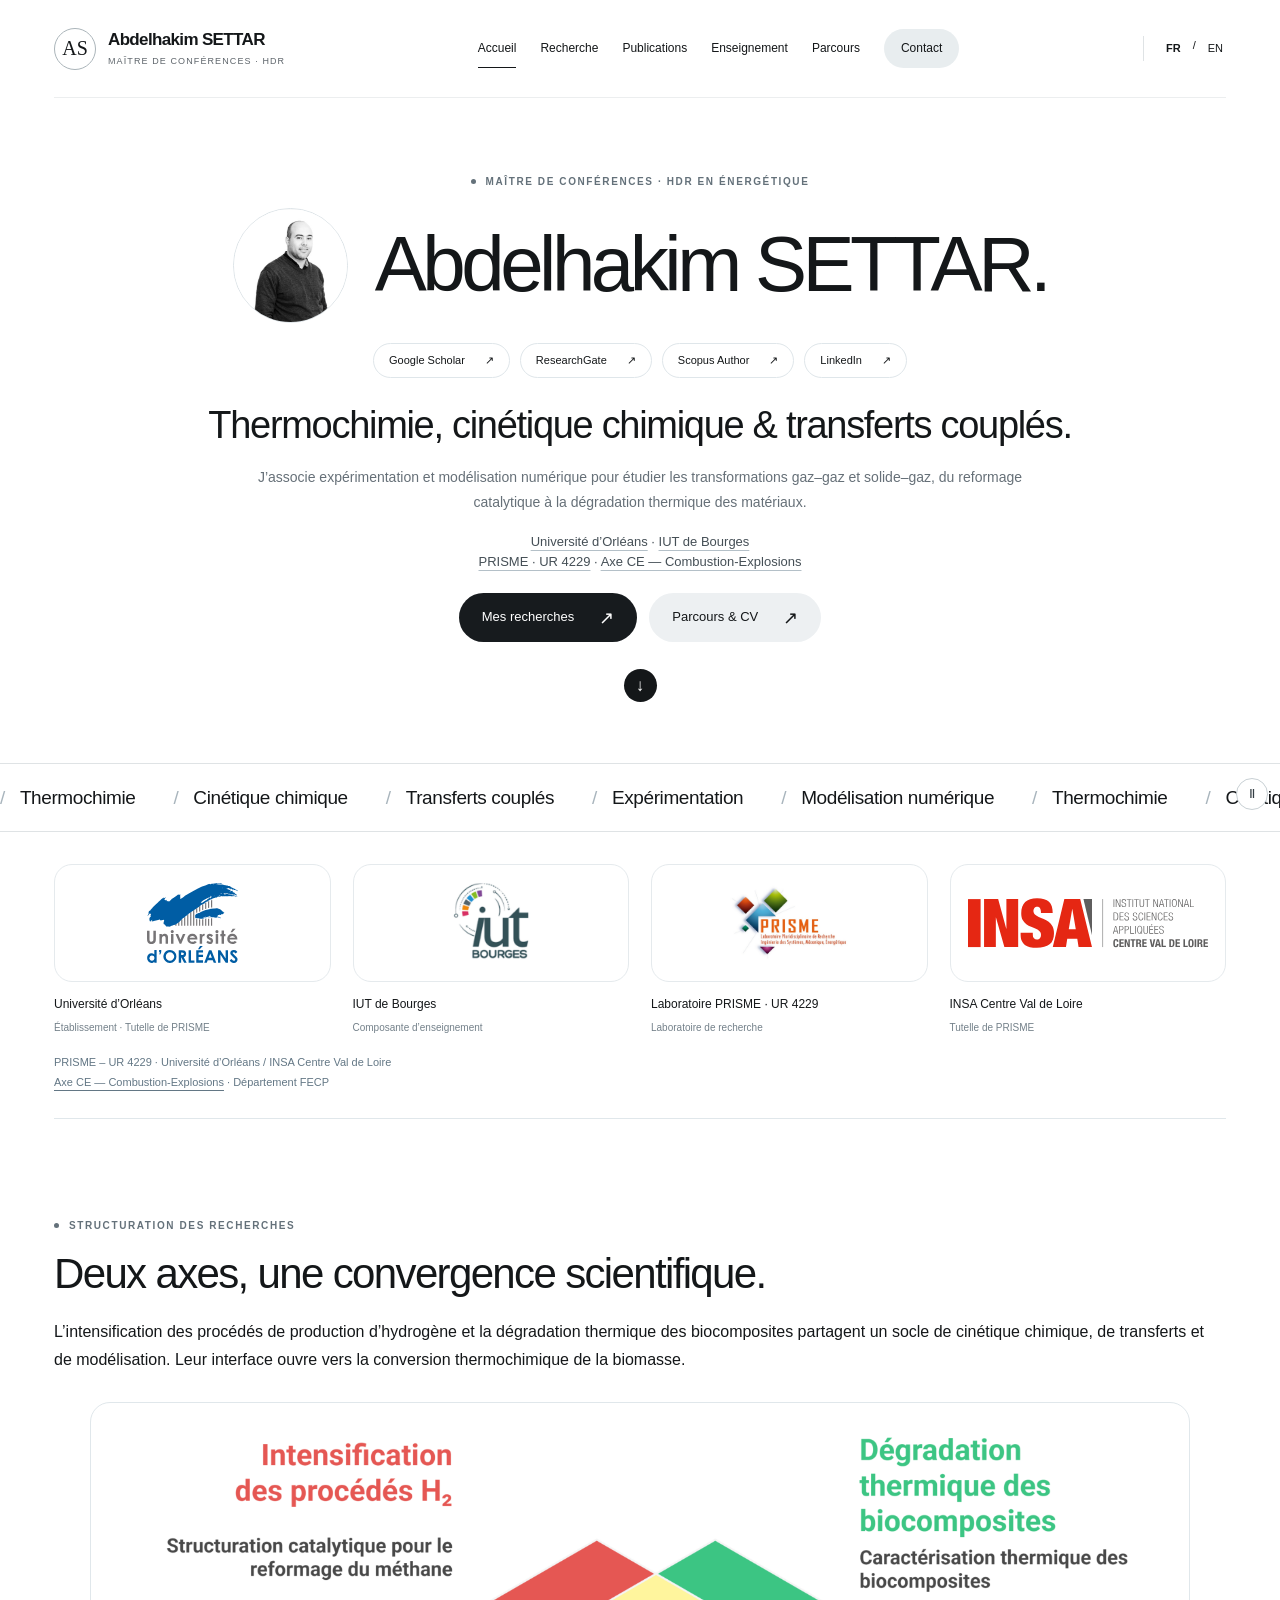
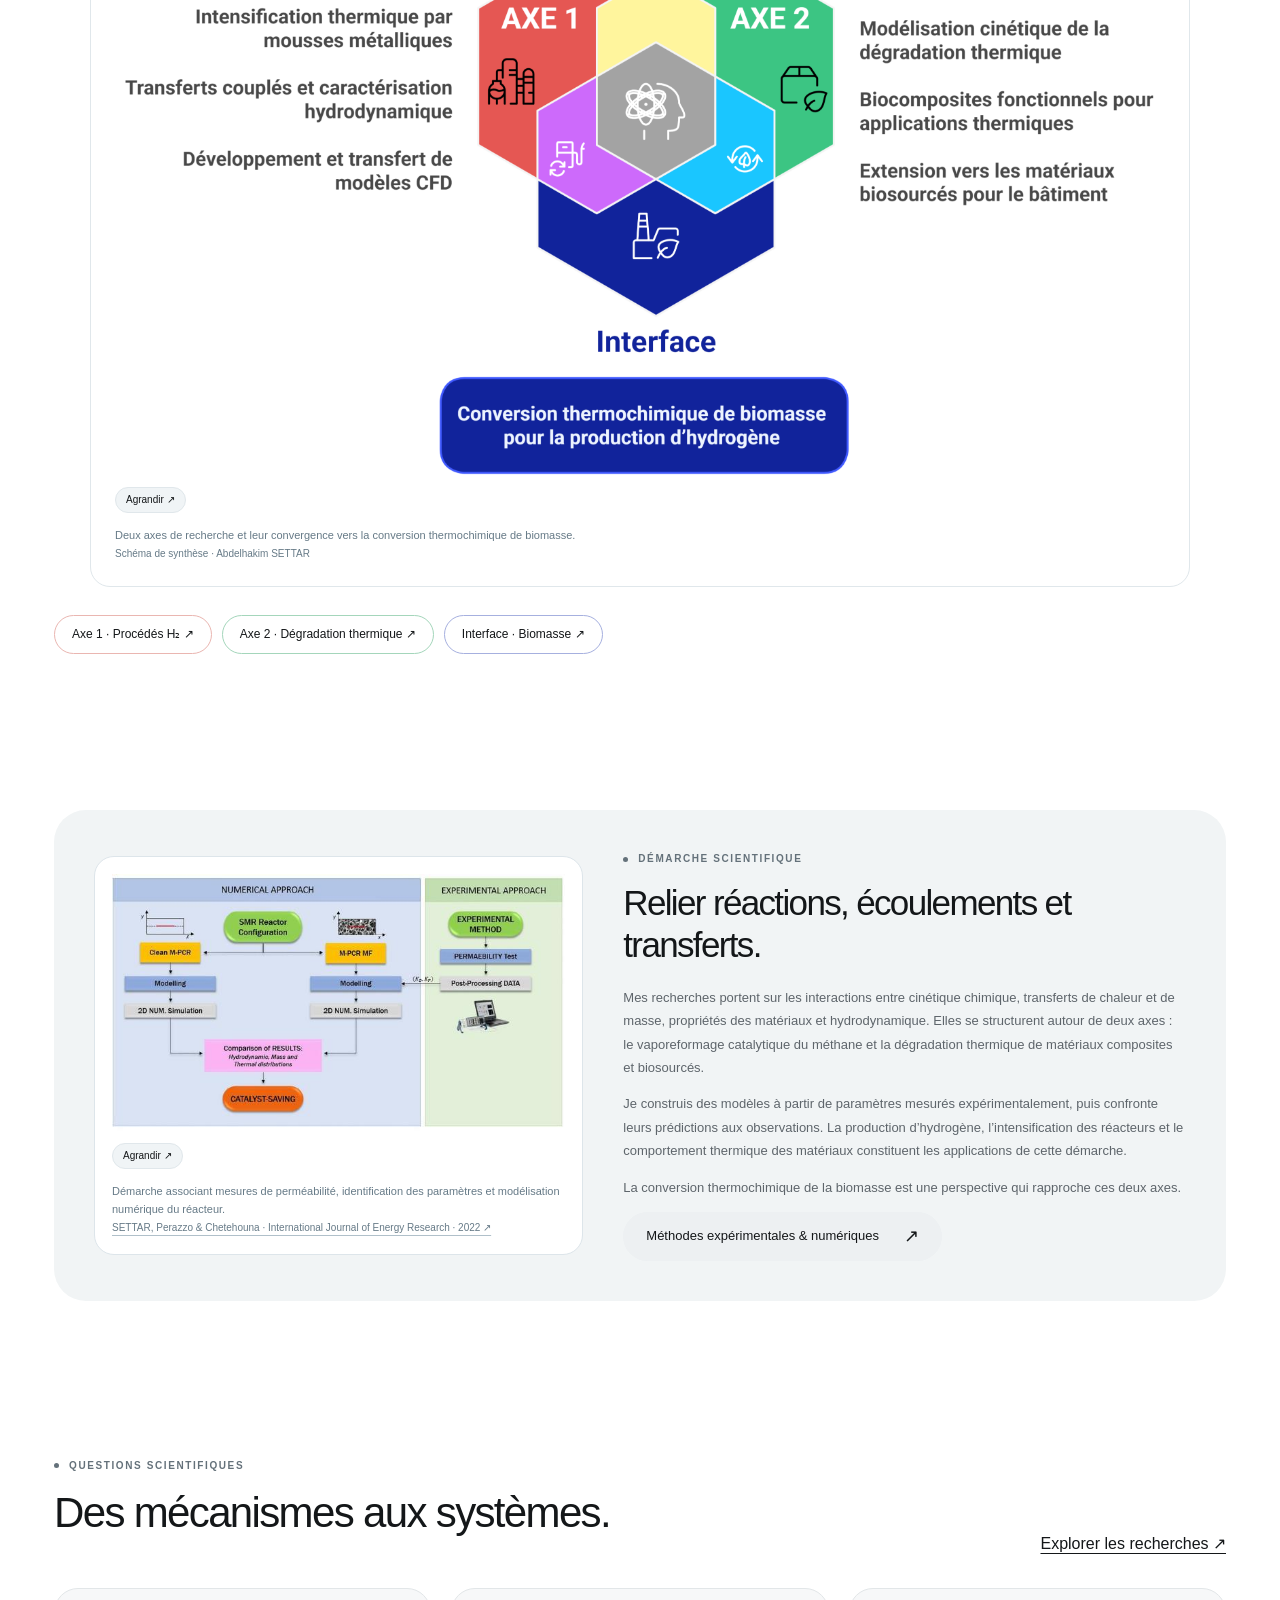
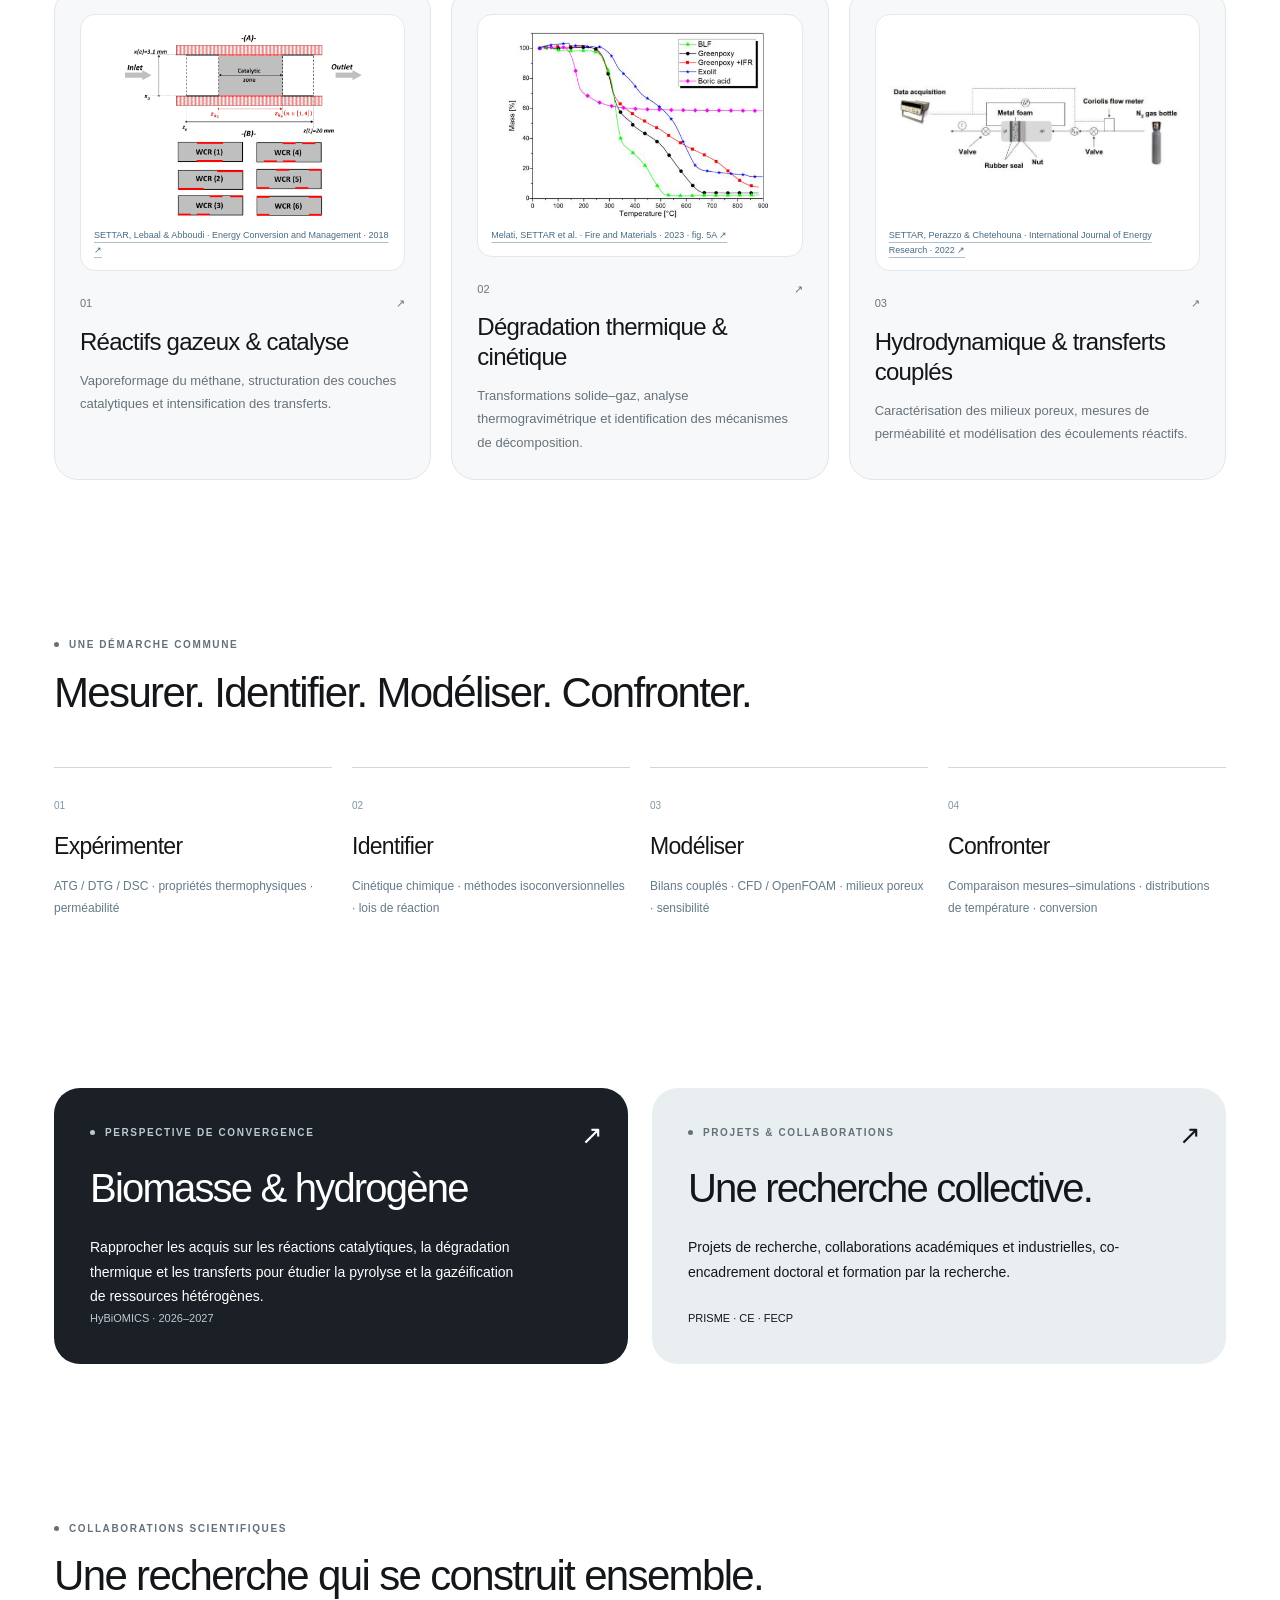
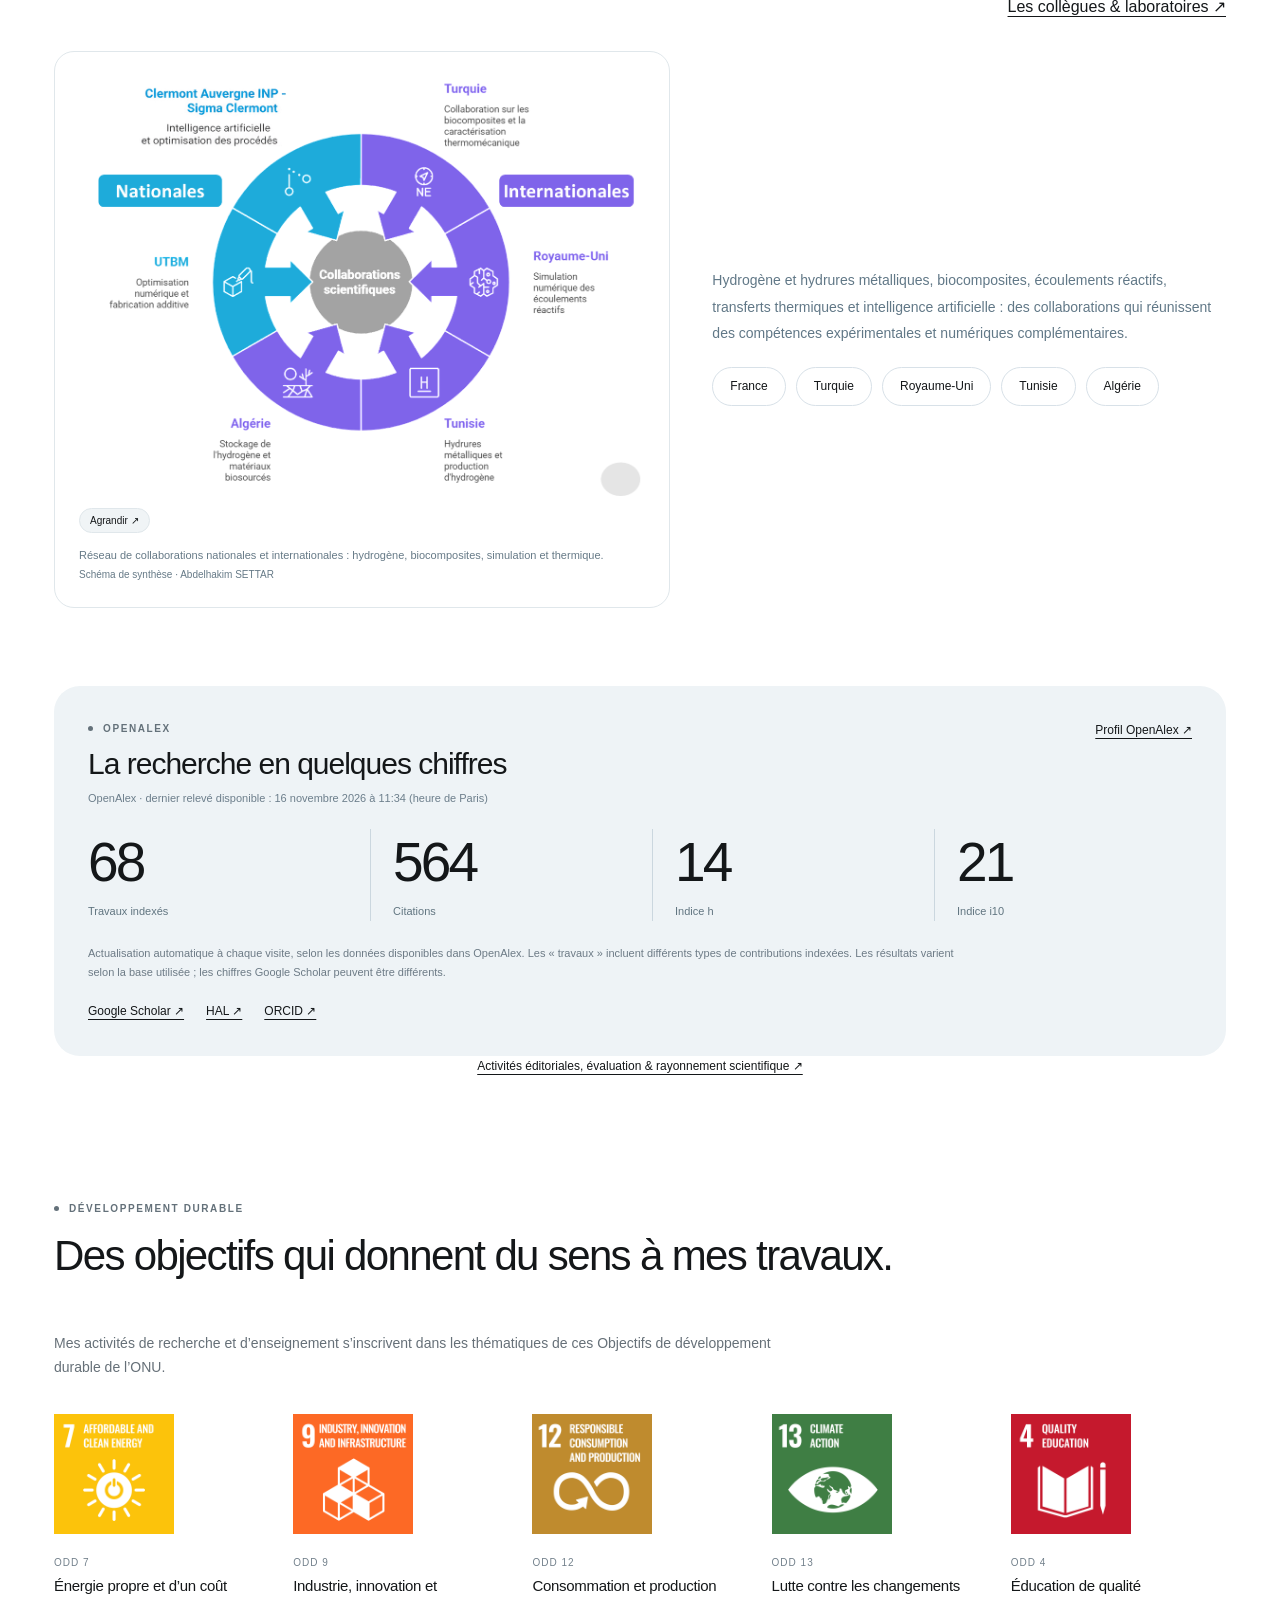
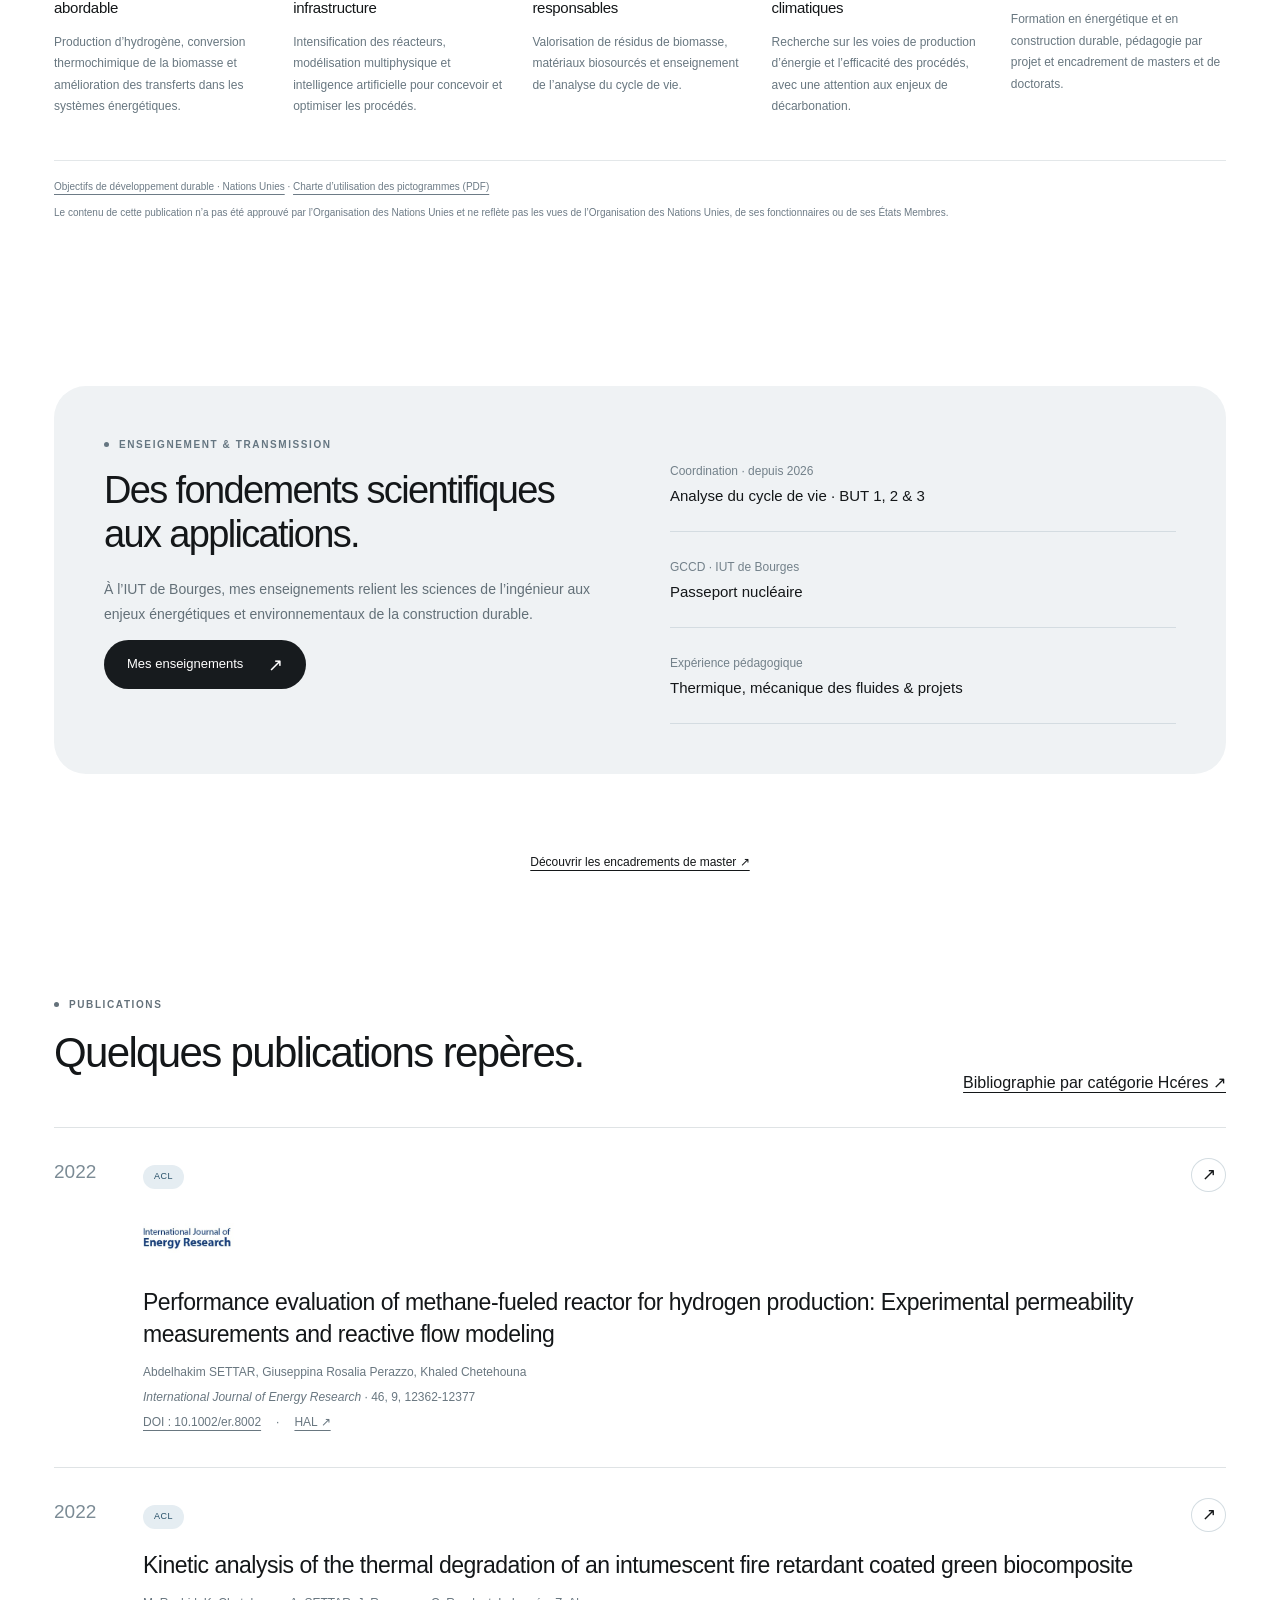
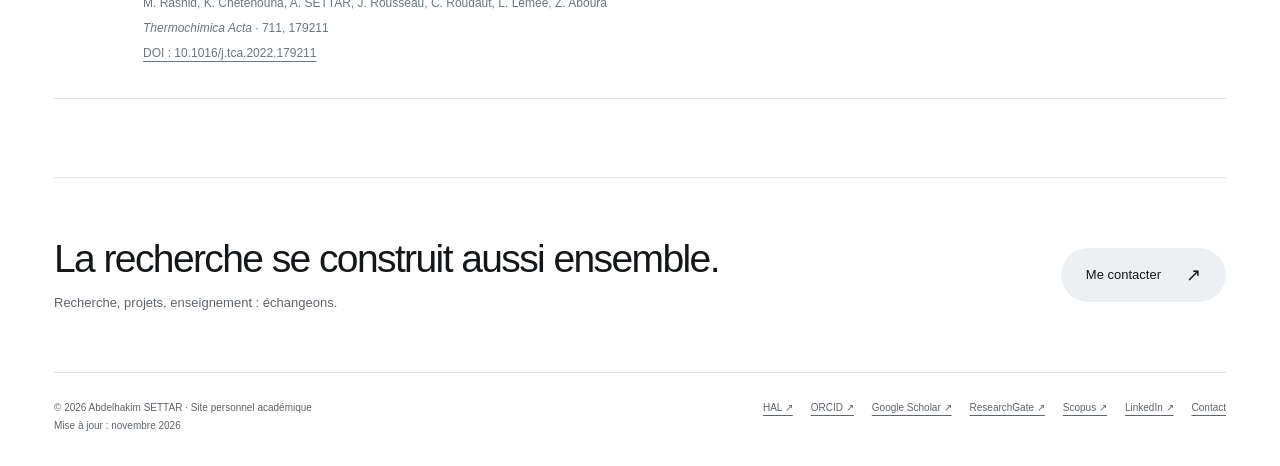
==== commit 32263e09: "Enrich research structure, collaborations, supervision and scientific service Reuse original researc" ====
--- a/index.html
+++ b/index.html
@@ -1 +1 @@
-<!doctype html><html lang="fr"><head><meta charset="utf-8"><meta name="viewport" content="width=device-width,initial-scale=1"><title>Abdelhakim SETTAR — Recherche &amp; enseignement</title><meta name="description" content="Abdelhakim SETTAR, maître de conférences HDR : thermochimie, cinétique chimique, transferts couplés, méthodes expérimentales et modélisation numérique."><meta name="theme-color" content="#172c34"><link rel="canonical" href="https://abdelhakim-settar.github.io/fr.html"><link rel="alternate" hreflang="fr" href="https://abdelhakim-settar.github.io/fr.html"><link rel="alternate" hreflang="en" href="https://abdelhakim-settar.github.io/en.html"><link rel="alternate" hreflang="x-default" href="https://abdelhakim-settar.github.io/en.html"><meta property="og:title" content="Abdelhakim SETTAR — Recherche &amp; enseignement"><meta property="og:description" content="Abdelhakim SETTAR, maître de conférences HDR : thermochimie, cinétique chimique, transferts couplés, méthodes expérimentales et modélisation numérique."><meta property="og:type" content="profile"><meta property="og:url" content="https://abdelhakim-settar.github.io/fr.html"><meta property="og:locale" content="fr_FR"><link rel="icon" type="image/svg+xml" href="/favicon.svg"><link rel="stylesheet" href="/style.css"><script src="/app.js" defer></script><script type="application/ld+json">{"@context": "https://schema.org", "@type": "ProfilePage", "inLanguage": "fr", "url": "https://abdelhakim-settar.github.io/fr.html", "name": "Abdelhakim Settar — Recherche & enseignement", "mainEntity": {"@type": "Person", "name": "Abdelhakim SETTAR", "jobTitle": "Maître de conférences HDR", "affiliation": [{"@type": "Organization", "name": "Université d’Orléans · IUT de Bourges", "url": "https://www.univ-orleans.fr/fr/iut-bourges"}, {"@type": "Organization", "name": "PRISME UR 4229 · Université d’Orléans / INSA Centre Val de Loire · FECP · CE — Combustion-Explosions", "url": "https://www.univ-orleans.fr/fr/prisme/la-recherche/departement-fecp/axe-combustion-explosions"}], "email": "mailto:abdelhakim.settar@univ-orleans.fr", "sameAs": ["https://cv.hal.science/abdelhakim-settar", "https://orcid.org/0000-0002-2147-880X", "https://www.linkedin.com/in/abdelhakim-settar-b4479660", "https://openalex.org/A5042702773", "https://scholar.google.fr/citations?user=sCTY_ZgAAAAJ&hl=fr", "https://www.researchgate.net/profile/Abdelhakim-Settar", "https://www.scopus.com/inward/authorDetails.url?authorID=56656576100&partnerID=MN8TOARS"], "knowsAbout": ["Thermochemistry", "Chemical kinetics", "Heat and mass transfer", "Catalytic methane steam reforming", "Thermal degradation", "Porous media", "Thermogravimetric analysis", "Computational fluid dynamics"], "image": "https://abdelhakim-settar.github.io/portrait-abdelhakim-settar.png"}}</script></head><body><a class="skip" href="#main">Aller au contenu</a><div class="shell"><header class="top"><a class="brand" href="/fr.html"><span class="monogram" aria-hidden="true">AS</span><span><strong>Abdelhakim SETTAR</strong><small>Maître de conférences · HDR</small></span></a><nav class="nav" aria-label="Navigation principale"><a href="/fr.html" aria-current="page">Accueil</a><a href="/fr-recherche.html" >Recherche</a><a href="/fr-publications.html" >Publications</a><a href="/fr-enseignement.html" >Enseignement</a><a href="/fr-parcours.html" >Parcours</a><a href="/fr-contact.html" >Contact</a></nav><nav class="languages" aria-label="Langue"><a href="/fr.html" lang="fr" hreflang="fr" class="selected" aria-current="true">FR</a><span aria-hidden="true">/</span><a href="/en.html" lang="en" hreflang="en" class="" >EN</a></nav></header><main id="main"><section class="hero scientific-hero"><div class="eyebrow">Maître de conférences · HDR en énergétique</div><div class="hero-identity"><a class="portrait-link" href="https://www.linkedin.com/in/abdelhakim-settar-b4479660/" aria-label="Mon profil LinkedIn"><img class="portrait" src="/portrait-abdelhakim-settar.png" alt="Abdelhakim SETTAR" width="124" height="124" fetchpriority="high"></a><h1>Abdelhakim <span>SETTAR.</span></h1></div><div class="profile-links" aria-label="Profils scientifiques et professionnels"><span class="profile-links-label">Mes profils</span><a href="https://scholar.google.fr/citations?user=sCTY_ZgAAAAJ&amp;hl=fr">Google Scholar <span aria-hidden="true">↗</span></a><a href="https://www.researchgate.net/profile/Abdelhakim-Settar">ResearchGate <span aria-hidden="true">↗</span></a><a href="https://www.scopus.com/inward/authorDetails.url?authorID=56656576100&amp;partnerID=MN8TOARS">Scopus Author <span aria-hidden="true">↗</span></a><a href="https://www.linkedin.com/in/abdelhakim-settar-b4479660/">LinkedIn <span aria-hidden="true">↗</span></a></div><p class="hero-speciality">Thermochimie, cinétique chimique & transferts couplés.</p><p class="lead">J’associe expérimentation et modélisation numérique pour étudier les transformations gaz–gaz et solide–gaz, du reformage catalytique à la dégradation thermique des matériaux.</p><p class="role"><a href="https://www.univ-orleans.fr/fr">Université d’Orléans</a> · <a href="https://www.univ-orleans.fr/fr/iut-bourges">IUT de Bourges</a><br><a href="https://www.univ-orleans.fr/fr/prisme">PRISME · UR 4229</a> · <a href="https://www.univ-orleans.fr/fr/prisme/la-recherche/departement-fecp/axe-combustion-explosions">Axe CE — Combustion-Explosions</a></p><div class="actions"><a class="button primary" href="/fr-recherche.html">Mes recherches<span class="arrow" aria-hidden="true">↗</span></a><a class="button " href="/fr-parcours.html">Parcours & CV<span class="arrow" aria-hidden="true">↗</span></a></div><a class="hero-scroll" href="#profil" aria-label="Découvrir ma démarche scientifique">↓</a></section><div class="topic-ticker"><div class="ticker-track"><div class="ticker-copy"><span>Thermochimie</span><span>Cinétique chimique</span><span>Transferts couplés</span><span>Expérimentation</span><span>Modélisation numérique</span></div><div class="ticker-copy" aria-hidden="true"><span>Thermochimie</span><span>Cinétique chimique</span><span>Transferts couplés</span><span>Expérimentation</span><span>Modélisation numérique</span></div></div><button class="motion-toggle" aria-label="Mettre le défilement en pause" aria-pressed="false">Ⅱ</button></div><div class="institution-logos" aria-label="Affiliations institutionnelles"><a href="https://www.univ-orleans.fr/fr" class="institution-logo"><span class="logo-wrap "><img src="/logo-universite-orleans.svg" alt="Université d’Orléans" width="180" height="80" loading="lazy"></span><strong>Université d’Orléans</strong><small>Établissement · Tutelle de PRISME</small></a><a href="https://www.univ-orleans.fr/fr/iut-bourges" class="institution-logo"><span class="logo-wrap "><img src="/logo-iut-bourges-couleur.png" alt="IUT de Bourges" width="180" height="80" loading="lazy"></span><strong>IUT de Bourges</strong><small>Composante d’enseignement</small></a><a href="https://www.univ-orleans.fr/fr/prisme" class="institution-logo"><span class="logo-wrap "><img src="/logo-prisme-couleur.png" alt="Laboratoire PRISME · UR 4229" width="180" height="80" loading="lazy"></span><strong>Laboratoire PRISME · UR 4229</strong><small>Laboratoire de recherche</small></a><a href="https://www.insa-centrevaldeloire.fr/" class="institution-logo"><span class="logo-wrap "><img src="/logo-insa-cvl.svg" alt="INSA Centre Val de Loire" width="180" height="80" loading="lazy"></span><strong>INSA Centre Val de Loire</strong><small>Tutelle de PRISME</small></a></div><p class="affiliation-context">PRISME – UR 4229 · Université d’Orléans / INSA Centre Val de Loire<br><a href="https://www.univ-orleans.fr/fr/prisme/la-recherche/departement-fecp/axe-combustion-explosions">Axe CE — Combustion-Explosions</a> · Département FECP</p><section class="section reveal" id="profil"><div class="about-panel scientific-about"><figure class="source-figure research-visual"><a class="figure-enlarge" href="/hdr-fig13-demarche-experimentale-numerique.jpg" target="_blank" rel="noopener" aria-label="Agrandir la figure"><img src="/hdr-fig13-demarche-experimentale-numerique.jpg" alt="Démarche associant mesures de perméabilité, identification des paramètres et modélisation numérique du réacteur." loading="lazy" decoding="async"><span class="enlarge-label">Agrandir ↗</span></a><figcaption>Démarche associant mesures de perméabilité, identification des paramètres et modélisation numérique du réacteur.<br><span>HDR · fig. 13 · p. 38 · <a href="https://doi.org/10.1002/er.8002">Publication source ↗</a></span></figcaption></figure><div><div class="eyebrow">Démarche scientifique</div><h2>Relier réactions, écoulements et transferts.</h2><p>Mes recherches portent sur les interactions entre cinétique chimique, transferts de chaleur et de masse, propriétés des matériaux et hydrodynamique. Elles se structurent autour de deux axes : le vaporeformage catalytique du méthane et la dégradation thermique de matériaux composites et biosourcés.</p><p>Je construis des modèles à partir de paramètres mesurés expérimentalement, puis confronte leurs prédictions aux observations. La production d’hydrogène, l’intensification des réacteurs et le comportement thermique des matériaux constituent les applications de cette démarche.</p><p>La conversion thermochimique de la biomasse est une perspective qui rapproche ces deux axes.</p><a class="button " href="/fr-recherche.html#methodes">Méthodes expérimentales & numériques<span class="arrow" aria-hidden="true">↗</span></a></div></div></section><section class="section"><div class="section-heading"><div><div class="eyebrow">Questions scientifiques</div><h2>Des mécanismes aux systèmes.</h2></div><a href="/fr-recherche.html">Explorer les recherches ↗</a></div><div class="research-cards"><a class="research-card reveal" href="/fr-recherche.html#reactions-gazeuses"><figure class="source-figure research-visual"><img src="/hdr-fig08-configurations-catalytiques.png" alt="Domaine du réacteur et différentes configurations des couches catalytiques." loading="lazy" decoding="async"><figcaption><span>HDR · fig. 8 · p. 34</span></figcaption></figure><div class="card-number"><span>01</span><span aria-hidden="true">↗</span></div><h3>Réactifs gazeux & catalyse</h3><p>Vaporeformage du méthane, structuration des couches catalytiques et intensification des transferts.</p></a><a class="research-card reveal" href="/fr-recherche.html#degradation"><figure class="source-figure research-visual"><img src="/hdr-fig21a-thermogravimetrie.png" alt="Courbes thermogravimétriques des constituants et matériaux biosourcés étudiés." loading="lazy" decoding="async"><figcaption><span>HDR · fig. 21(a) · p. 48 · Melati, 2023</span></figcaption></figure><div class="card-number"><span>02</span><span aria-hidden="true">↗</span></div><h3>Dégradation thermique & cinétique</h3><p>Transformations solide–gaz, analyse thermogravimétrique et identification des mécanismes de décomposition.</p></a><a class="research-card reveal" href="/fr-recherche.html#transferts"><figure class="source-figure research-visual"><img src="/hdr-fig12-banc-permeabilite.jpg" alt="Banc de caractérisation de la perméabilité des mousses métalliques." loading="lazy" decoding="async"><figcaption><span>HDR · fig. 12 · p. 38</span></figcaption></figure><div class="card-number"><span>03</span><span aria-hidden="true">↗</span></div><h3>Hydrodynamique & transferts couplés</h3><p>Caractérisation des milieux poreux, mesures de perméabilité et modélisation des écoulements réactifs.</p></a></div></section><section class="section reveal"><div class="section-heading"><div><div class="eyebrow">Une démarche commune</div><h2>Mesurer. Identifier. Modéliser. Confronter.</h2></div></div><div class="method-grid"><div><span class="method-index">01</span><h3>Expérimenter</h3><p>ATG / DTG / DSC · propriétés thermophysiques · perméabilité</p></div><div><span class="method-index">02</span><h3>Identifier</h3><p>Cinétique chimique · méthodes isoconversionnelles · lois de réaction</p></div><div><span class="method-index">03</span><h3>Modéliser</h3><p>Bilans couplés · CFD / OpenFOAM · milieux poreux · sensibilité</p></div><div><span class="method-index">04</span><h3>Confronter</h3><p>Comparaison mesures–simulations · distributions de température · conversion</p></div></div></section><section class="section reveal"><div class="project-overview"><a class="project-preview dark" href="/fr-recherche.html#perspectives"><div><div class="eyebrow">Perspective de convergence</div><h3>Biomasse & hydrogène</h3><p>Rapprocher les acquis sur les réactions catalytiques, la dégradation thermique et les transferts pour étudier la pyrolyse et la gazéification de ressources hétérogènes.</p></div><small>HyBiOMICS · 2026–2027</small><span class="project-arrow" aria-hidden="true">↗</span></a><a class="project-preview" href="/fr-recherche.html#projects"><div><div class="eyebrow">Projets & collaborations</div><h3>Une recherche collective.</h3><p>Projets de recherche, collaborations académiques et industrielles, co-encadrement doctoral et formation par la recherche.</p></div><small>PRISME · CE · FECP</small><span class="project-arrow" aria-hidden="true">↗</span></a></div></section><section class="metrics-panel compact" data-bibliometrics aria-label="Indicateurs bibliométriques OpenAlex"><div class="metrics-header"><div><div class="eyebrow">OpenAlex</div><h2>La recherche en quelques chiffres</h2></div><a href="https://openalex.org/A5042702773">Profil OpenAlex ↗</a></div><p class="metrics-status" data-metrics-status role="status">OpenAlex · dernier relevé disponible : 16 novembre 2026</p><div class="metrics-grid"><div class="metric"><strong class="metric-value" data-metric="works">68</strong><span class="metric-label">Travaux indexés</span></div><div class="metric"><strong class="metric-value" data-metric="citations">564</strong><span class="metric-label">Citations</span></div><div class="metric"><strong class="metric-value" data-metric="h">14</strong><span class="metric-label">Indice h</span></div><div class="metric"><strong class="metric-value" data-metric="i10">21</strong><span class="metric-label">Indice i10</span></div></div><p class="metrics-note">Actualisation automatique à chaque visite, selon les données disponibles dans OpenAlex. Les « travaux » incluent différents types de contributions indexées. Les résultats varient selon la base utilisée ; les chiffres Google Scholar peuvent être différents.</p><div class="metrics-links"><a href="https://scholar.google.fr/citations?user=sCTY_ZgAAAAJ&amp;hl=fr">Google Scholar ↗</a><a href="https://cv.hal.science/abdelhakim-settar">HAL ↗</a><a href="https://orcid.org/0000-0002-2147-880X">ORCID ↗</a></div></section><script type="application/json" id="bibliometrics-snapshot">{"retrieved_at": "2026-11-16T10:34:13.700385+00:00", "data": {"id": "https://openalex.org/A5042702773", "display_name": "Abdelhakim Settar", "orcid": "https://orcid.org/0000-0002-2147-880X", "works_count": 68, "cited_by_count": 564, "summary_stats": {"2yr_mean_citedness": 2.375, "h_index": 14, "i10_index": 21}, "counts_by_year": [{"year": 2014, "works_count": 2, "oa_works_count": 0, "cited_by_count": 0}, {"year": 2015, "works_count": 3, "oa_works_count": 1, "cited_by_count": 0}, {"year": 2016, "works_count": 2, "oa_works_count": 1, "cited_by_count": 11}, {"year": 2017, "works_count": 2, "oa_works_count": 0, "cited_by_count": 6}, {"year": 2018, "works_count": 6, "oa_works_count": 1, "cited_by_count": 26}, {"year": 2019, "works_count": 2, "oa_works_count": 1, "cited_by_count": 12}, {"year": 2020, "works_count": 3, "oa_works_count": 1, "cited_by_count": 27}, {"year": 2021, "works_count": 2, "oa_works_count": 1, "cited_by_count": 42}, {"year": 2022, "works_count": 10, "oa_works_count": 5, "cited_by_count": 69}, {"year": 2023, "works_count": 12, "oa_works_count": 6, "cited_by_count": 78}, {"year": 2024, "works_count": 7, "oa_works_count": 2, "cited_by_count": 88}, {"year": 2025, "works_count": 7, "oa_works_count": 3, "cited_by_count": 123}, {"year": 2026, "works_count": 10, "oa_works_count": 7, "cited_by_count": 82}]}}</script><section class="section sdg-section reveal" id="sustainability"><div class="section-heading"><div><div class="eyebrow">Développement durable</div><h2>Des objectifs qui donnent du sens à mes travaux.</h2></div></div><p class="sdg-intro">Mes activités de recherche et d’enseignement s’inscrivent dans les thématiques de ces Objectifs de développement durable de l’ONU.</p><div class="sdg-grid"><article class="sdg-card"><a href="https://sdgs.un.org/goals/goal7" aria-label="ODD 7 — Énergie propre et d’un coût abordable"><img src="/sdg-07.png" alt="Objectif 7 — Affordable and clean energy" width="120" height="120" loading="lazy"></a><h3><span>ODD 7</span>Énergie propre et d’un coût abordable</h3><p>Production d’hydrogène, conversion thermochimique de la biomasse et amélioration des transferts dans les systèmes énergétiques.</p></article><article class="sdg-card"><a href="https://sdgs.un.org/goals/goal9" aria-label="ODD 9 — Industrie, innovation et infrastructure"><img src="/sdg-09.png" alt="Objectif 9 — Industry, innovation and infrastructure" width="120" height="120" loading="lazy"></a><h3><span>ODD 9</span>Industrie, innovation et infrastructure</h3><p>Intensification des réacteurs, modélisation multiphysique et intelligence artificielle pour concevoir et optimiser les procédés.</p></article><article class="sdg-card"><a href="https://sdgs.un.org/goals/goal12" aria-label="ODD 12 — Consommation et production responsables"><img src="/sdg-12.png" alt="Objectif 12 — Responsible consumption and production" width="120" height="120" loading="lazy"></a><h3><span>ODD 12</span>Consommation et production responsables</h3><p>Valorisation de résidus de biomasse, matériaux biosourcés et enseignement de l’analyse du cycle de vie.</p></article><article class="sdg-card"><a href="https://sdgs.un.org/goals/goal13" aria-label="ODD 13 — Lutte contre les changements climatiques"><img src="/sdg-13.png" alt="Objectif 13 — Climate action" width="120" height="120" loading="lazy"></a><h3><span>ODD 13</span>Lutte contre les changements climatiques</h3><p>Recherche sur les voies de production d’énergie et l’efficacité des procédés, avec une attention aux enjeux de décarbonation.</p></article><article class="sdg-card"><a href="https://sdgs.un.org/goals/goal4" aria-label="ODD 4 — Éducation de qualité"><img src="/sdg-04.png" alt="Objectif 4 — Quality education" width="120" height="120" loading="lazy"></a><h3><span>ODD 4</span>Éducation de qualité</h3><p>Formation en énergétique et en construction durable, pédagogie par projet et encadrement de masters et de doctorats.</p></article></div><div class="sdg-credits"><p><a href="https://www.un.org/sustainabledevelopment">Objectifs de développement durable · Nations Unies</a> · <a href="/sdg-guidelines.pdf">Charte d’utilisation des pictogrammes (PDF)</a></p><p>Le contenu de cette publication n’a pas été approuvé par l’Organisation des Nations Unies et ne reflète pas les vues de l’Organisation des Nations Unies, de ses fonctionnaires ou de ses États Membres.</p></div></section><section class="section reveal"><div class="feature"><div><div class="eyebrow">Enseignement & transmission</div><h2>Des fondements scientifiques aux applications.</h2><p>À l’IUT de Bourges, mes enseignements relient les sciences de l’ingénieur aux enjeux énergétiques et environnementaux de la construction durable.</p><a class="button " href="/fr-enseignement.html">Mes enseignements<span class="arrow" aria-hidden="true">↗</span></a></div><div class="feature-list"><div><small>Coordination · depuis 2026</small><strong>Analyse du cycle de vie · BUT 1, 2 & 3</strong></div><div><small>GCCD · IUT de Bourges</small><strong>Passeport nucléaire</strong></div><div><small>Expérience pédagogique</small><strong>Thermique, mécanique des fluides & projets</strong></div></div></div></section><section class="section reveal"><div class="section-heading"><div><div class="eyebrow">Publications</div><h2>Quelques publications repères.</h2></div><a href="/fr-publications.html">Bibliographie par catégorie Hcéres ↗</a></div><article class="pub" data-publication data-year="2022" data-category="ACL"><div class="pub-year">2022</div><div><div class="pub-tags"><span class="tag hceres-tag">ACL</span></div><a class="journal-mark " href="https://onlinelibrary.wiley.com/journal/1099114X" aria-label="International Journal of Energy Research"><img src="/journal-ijer.jpg" alt="International Journal of Energy Research" width="260" height="52" loading="lazy"></a><h3 lang="en"><a href="https://doi.org/10.1002/er.8002">Performance evaluation of methane‐fueled reactor for hydrogen production: Experimental permeability measurements and reactive flow modeling</a></h3><p>Abdelhakim SETTAR, Giuseppina Rosalia Perazzo, Khaled Chetehouna</p><p><i>International Journal of Energy Research</i> · 46, 9, 12362-12377</p><p class="pub-identifiers"><a href="https://doi.org/10.1002/er.8002">DOI : 10.1002/er.8002</a> · <a href="https://hal.science/hal-05796381">HAL ↗</a></p></div><a class="pub-link" href="https://doi.org/10.1002/er.8002" aria-label="Consulter la référence">↗</a></article><article class="pub" data-publication data-year="2022" data-category="ACL"><div class="pub-year">2022</div><div><div class="pub-tags"><span class="tag hceres-tag">ACL</span></div><h3 lang="en"><a href="https://doi.org/10.1016/j.tca.2022.179211">Kinetic analysis of the thermal degradation of an intumescent fire retardant coated green biocomposite</a></h3><p>M. Rashid, K. Chetehouna, A. SETTAR, J. Rousseau, C. Roudaut, L. Lemée, Z. Aboura</p><p><i>Thermochimica Acta</i> · 711, 179211</p><p class="pub-identifiers"><a href="https://doi.org/10.1016/j.tca.2022.179211">DOI : 10.1016/j.tca.2022.179211</a></p></div><a class="pub-link" href="https://doi.org/10.1016/j.tca.2022.179211" aria-label="Consulter la référence">↗</a></article></section></main><footer><div class="footer-cta"><div><h2>La recherche se construit aussi ensemble.</h2><p>Recherche, projets, enseignement : échangeons.</p></div><a class="button " href="/fr-contact.html" >Me contacter<span class="arrow" aria-hidden="true">↗</span></a></div><div class="bottom"><div>© 2026 Abdelhakim SETTAR · Site personnel académique<br>Mise à jour : novembre 2026</div><div><a href="https://cv.hal.science/abdelhakim-settar">HAL ↗</a><a href="https://orcid.org/0000-0002-2147-880X">ORCID ↗</a><a href="https://scholar.google.fr/citations?user=sCTY_ZgAAAAJ&amp;hl=fr">Google Scholar ↗</a><a href="https://www.researchgate.net/profile/Abdelhakim-Settar">ResearchGate ↗</a><a href="https://www.scopus.com/inward/authorDetails.url?authorID=56656576100&amp;partnerID=MN8TOARS">Scopus ↗</a><a href="https://www.linkedin.com/in/abdelhakim-settar-b4479660/">LinkedIn ↗</a><a href="/fr-contact.html">Contact</a></div></div></footer></div></body></html>+<!doctype html><html lang="fr"><head><meta charset="utf-8"><meta name="viewport" content="width=device-width,initial-scale=1"><title>Abdelhakim SETTAR — Recherche &amp; enseignement</title><meta name="description" content="Abdelhakim SETTAR, maître de conférences HDR : thermochimie, cinétique chimique, transferts couplés, méthodes expérimentales et modélisation numérique."><meta name="theme-color" content="#172c34"><link rel="canonical" href="https://abdelhakim-settar.github.io/fr.html"><link rel="alternate" hreflang="fr" href="https://abdelhakim-settar.github.io/fr.html"><link rel="alternate" hreflang="en" href="https://abdelhakim-settar.github.io/en.html"><link rel="alternate" hreflang="x-default" href="https://abdelhakim-settar.github.io/en.html"><meta property="og:title" content="Abdelhakim SETTAR — Recherche &amp; enseignement"><meta property="og:description" content="Abdelhakim SETTAR, maître de conférences HDR : thermochimie, cinétique chimique, transferts couplés, méthodes expérimentales et modélisation numérique."><meta property="og:type" content="profile"><meta property="og:url" content="https://abdelhakim-settar.github.io/fr.html"><meta property="og:locale" content="fr_FR"><link rel="icon" type="image/svg+xml" href="/favicon.svg"><link rel="stylesheet" href="/style.css"><script src="/app.js" defer></script><script type="application/ld+json">{"@context": "https://schema.org", "@type": "ProfilePage", "inLanguage": "fr", "url": "https://abdelhakim-settar.github.io/fr.html", "name": "Abdelhakim Settar — Recherche & enseignement", "mainEntity": {"@type": "Person", "name": "Abdelhakim SETTAR", "jobTitle": "Maître de conférences HDR", "affiliation": [{"@type": "Organization", "name": "Université d’Orléans · IUT de Bourges", "url": "https://www.univ-orleans.fr/fr/iut-bourges"}, {"@type": "Organization", "name": "PRISME UR 4229 · Université d’Orléans / INSA Centre Val de Loire · FECP · CE — Combustion-Explosions", "url": "https://www.univ-orleans.fr/fr/prisme/la-recherche/departement-fecp/axe-combustion-explosions"}], "email": "mailto:abdelhakim.settar@univ-orleans.fr", "sameAs": ["https://cv.hal.science/abdelhakim-settar", "https://orcid.org/0000-0002-2147-880X", "https://www.linkedin.com/in/abdelhakim-settar-b4479660", "https://openalex.org/A5042702773", "https://scholar.google.fr/citations?user=sCTY_ZgAAAAJ&hl=fr", "https://www.researchgate.net/profile/Abdelhakim-Settar", "https://www.scopus.com/inward/authorDetails.url?authorID=56656576100&partnerID=MN8TOARS"], "knowsAbout": ["Thermochemistry", "Chemical kinetics", "Heat and mass transfer", "Catalytic methane steam reforming", "Thermal degradation", "Porous media", "Thermogravimetric analysis", "Computational fluid dynamics"], "image": "https://abdelhakim-settar.github.io/portrait-abdelhakim-settar.png"}}</script></head><body><a class="skip" href="#main">Aller au contenu</a><div class="shell"><header class="top"><a class="brand" href="/fr.html"><span class="monogram" aria-hidden="true">AS</span><span><strong>Abdelhakim SETTAR</strong><small>Maître de conférences · HDR</small></span></a><nav class="nav" aria-label="Navigation principale"><a href="/fr.html" aria-current="page">Accueil</a><a href="/fr-recherche.html" >Recherche</a><a href="/fr-publications.html" >Publications</a><a href="/fr-enseignement.html" >Enseignement</a><a href="/fr-parcours.html" >Parcours</a><a href="/fr-contact.html" >Contact</a></nav><nav class="languages" aria-label="Langue"><a href="/fr.html" lang="fr" hreflang="fr" class="selected" aria-current="true">FR</a><span aria-hidden="true">/</span><a href="/en.html" lang="en" hreflang="en" class="" >EN</a></nav></header><main id="main"><section class="hero scientific-hero"><div class="eyebrow">Maître de conférences · HDR en énergétique</div><div class="hero-identity"><a class="portrait-link" href="https://www.linkedin.com/in/abdelhakim-settar-b4479660/" aria-label="Mon profil LinkedIn"><img class="portrait" src="/portrait-abdelhakim-settar.png" alt="Abdelhakim SETTAR" width="124" height="124" fetchpriority="high"></a><h1>Abdelhakim <span>SETTAR.</span></h1></div><div class="profile-links" aria-label="Profils scientifiques et professionnels"><span class="profile-links-label">Mes profils</span><a href="https://scholar.google.fr/citations?user=sCTY_ZgAAAAJ&amp;hl=fr">Google Scholar <span aria-hidden="true">↗</span></a><a href="https://www.researchgate.net/profile/Abdelhakim-Settar">ResearchGate <span aria-hidden="true">↗</span></a><a href="https://www.scopus.com/inward/authorDetails.url?authorID=56656576100&amp;partnerID=MN8TOARS">Scopus Author <span aria-hidden="true">↗</span></a><a href="https://www.linkedin.com/in/abdelhakim-settar-b4479660/">LinkedIn <span aria-hidden="true">↗</span></a></div><p class="hero-speciality">Thermochimie, cinétique chimique & transferts couplés.</p><p class="lead">J’associe expérimentation et modélisation numérique pour étudier les transformations gaz–gaz et solide–gaz, du reformage catalytique à la dégradation thermique des matériaux.</p><p class="role"><a href="https://www.univ-orleans.fr/fr">Université d’Orléans</a> · <a href="https://www.univ-orleans.fr/fr/iut-bourges">IUT de Bourges</a><br><a href="https://www.univ-orleans.fr/fr/prisme">PRISME · UR 4229</a> · <a href="https://www.univ-orleans.fr/fr/prisme/la-recherche/departement-fecp/axe-combustion-explosions">Axe CE — Combustion-Explosions</a></p><div class="actions"><a class="button primary" href="/fr-recherche.html">Mes recherches<span class="arrow" aria-hidden="true">↗</span></a><a class="button " href="/fr-parcours.html">Parcours & CV<span class="arrow" aria-hidden="true">↗</span></a></div><a class="hero-scroll" href="#profil" aria-label="Découvrir ma démarche scientifique">↓</a></section><div class="topic-ticker"><div class="ticker-track"><div class="ticker-copy"><span>Thermochimie</span><span>Cinétique chimique</span><span>Transferts couplés</span><span>Expérimentation</span><span>Modélisation numérique</span></div><div class="ticker-copy" aria-hidden="true"><span>Thermochimie</span><span>Cinétique chimique</span><span>Transferts couplés</span><span>Expérimentation</span><span>Modélisation numérique</span></div></div><button class="motion-toggle" aria-label="Mettre le défilement en pause" aria-pressed="false">Ⅱ</button></div><div class="institution-logos" aria-label="Affiliations institutionnelles"><a href="https://www.univ-orleans.fr/fr" class="institution-logo"><span class="logo-wrap "><img src="/logo-universite-orleans.svg" alt="Université d’Orléans" width="180" height="80" loading="lazy"></span><strong>Université d’Orléans</strong><small>Établissement · Tutelle de PRISME</small></a><a href="https://www.univ-orleans.fr/fr/iut-bourges" class="institution-logo"><span class="logo-wrap "><img src="/logo-iut-bourges-couleur.png" alt="IUT de Bourges" width="180" height="80" loading="lazy"></span><strong>IUT de Bourges</strong><small>Composante d’enseignement</small></a><a href="https://www.univ-orleans.fr/fr/prisme" class="institution-logo"><span class="logo-wrap "><img src="/logo-prisme-couleur.png" alt="Laboratoire PRISME · UR 4229" width="180" height="80" loading="lazy"></span><strong>Laboratoire PRISME · UR 4229</strong><small>Laboratoire de recherche</small></a><a href="https://www.insa-centrevaldeloire.fr/" class="institution-logo"><span class="logo-wrap "><img src="/logo-insa-cvl.svg" alt="INSA Centre Val de Loire" width="180" height="80" loading="lazy"></span><strong>INSA Centre Val de Loire</strong><small>Tutelle de PRISME</small></a></div><p class="affiliation-context">PRISME – UR 4229 · Université d’Orléans / INSA Centre Val de Loire<br><a href="https://www.univ-orleans.fr/fr/prisme/la-recherche/departement-fecp/axe-combustion-explosions">Axe CE — Combustion-Explosions</a> · Département FECP</p><section id="structuration" class="section reveal"><div class="eyebrow">Structuration des recherches</div><h2>Deux axes, une convergence scientifique.</h2><p>L’intensification des procédés de production d’hydrogène et la dégradation thermique des biocomposites partagent un socle de cinétique chimique, de transferts et de modélisation. Leur interface ouvre vers la conversion thermochimique de la biomasse.</p><figure class="source-figure synthesis-figure synthesis-axes"><a class="figure-enlarge" href="/schema-structuration-recherches.png" target="_blank" rel="noopener" aria-label="Agrandir le schéma"><img src="/schema-structuration-recherches.png" alt="Deux axes de recherche et leur convergence vers la conversion thermochimique de biomasse." width="3091" height="1908" lang="fr" loading="lazy" decoding="async"><span class="enlarge-label">Agrandir ↗</span></a><figcaption>Deux axes de recherche et leur convergence vers la conversion thermochimique de biomasse.<br><span>Schéma de synthèse · Abdelhakim SETTAR</span></figcaption></figure><div class="structure-links"><a href="/fr-recherche.html#reactions-gazeuses">Axe 1 · Procédés H₂ ↗</a><a href="/fr-recherche.html#degradation">Axe 2 · Dégradation thermique ↗</a><a href="/fr-recherche.html#perspectives">Interface · Biomasse ↗</a></div></section><section class="section reveal" id="profil"><div class="about-panel scientific-about"><figure class="source-figure research-visual"><a class="figure-enlarge" href="/figure-experiment-model-settar-2022.jpg" target="_blank" rel="noopener" aria-label="Agrandir la figure"><img src="/figure-experiment-model-settar-2022.jpg" alt="Démarche associant mesures de perméabilité, identification des paramètres et modélisation numérique du réacteur." width="660" height="374" loading="lazy" decoding="async"><span class="enlarge-label">Agrandir ↗</span></a><figcaption>Démarche associant mesures de perméabilité, identification des paramètres et modélisation numérique du réacteur.<br><span><a href="https://doi.org/10.1002/er.8002" title="Performance evaluation of methane‐fueled reactor for hydrogen production: Experimental permeability measurements and reactive flow modeling">SETTAR, Perazzo &amp; Chetehouna · International Journal of Energy Research · 2022 ↗</a></span></figcaption></figure><div><div class="eyebrow">Démarche scientifique</div><h2>Relier réactions, écoulements et transferts.</h2><p>Mes recherches portent sur les interactions entre cinétique chimique, transferts de chaleur et de masse, propriétés des matériaux et hydrodynamique. Elles se structurent autour de deux axes : le vaporeformage catalytique du méthane et la dégradation thermique de matériaux composites et biosourcés.</p><p>Je construis des modèles à partir de paramètres mesurés expérimentalement, puis confronte leurs prédictions aux observations. La production d’hydrogène, l’intensification des réacteurs et le comportement thermique des matériaux constituent les applications de cette démarche.</p><p>La conversion thermochimique de la biomasse est une perspective qui rapproche ces deux axes.</p><a class="button " href="/fr-recherche.html#methodes">Méthodes expérimentales & numériques<span class="arrow" aria-hidden="true">↗</span></a></div></div></section><section class="section"><div class="section-heading"><div><div class="eyebrow">Questions scientifiques</div><h2>Des mécanismes aux systèmes.</h2></div><a href="/fr-recherche.html">Explorer les recherches ↗</a></div><div class="research-cards"><article class="research-card reveal"><figure class="source-figure research-visual"><img src="/figure-catalyst-distribution-settar-2018.png" alt="Domaine du réacteur et différentes configurations des couches catalytiques." width="770" height="608" loading="lazy" decoding="async"><figcaption><span><a href="https://doi.org/10.1016/j.enconman.2018.09.038" title="Numerical analysis of catalytic-coated walls of an indirect internal reforming solid oxide fuel cell: Influence of catalyst coating distribution on the reformer efficiency">SETTAR, Lebaal &amp; Abboudi · Energy Conversion and Management · 2018 ↗</a></span></figcaption></figure><div class="card-number"><span>01</span><span aria-hidden="true">↗</span></div><h3><a href="/fr-recherche.html#reactions-gazeuses">Réactifs gazeux & catalyse</a></h3><p>Vaporeformage du méthane, structuration des couches catalytiques et intensification des transferts.</p></article><article class="research-card reveal"><figure class="source-figure research-visual"><img src="/figure-tga-melati-2023.png" alt="Courbes thermogravimétriques des constituants et matériaux biosourcés étudiés." width="494" height="345" loading="lazy" decoding="async"><figcaption><span><a href="https://doi.org/10.1002/fam.3181" title="Intumescent fire‐retardant performance and small‐scale reaction mechanism on banana/bio‐epoxy composites">Melati, SETTAR et al. · Fire and Materials · 2023 · fig. 5A ↗</a></span></figcaption></figure><div class="card-number"><span>02</span><span aria-hidden="true">↗</span></div><h3><a href="/fr-recherche.html#degradation">Dégradation thermique & cinétique</a></h3><p>Transformations solide–gaz, analyse thermogravimétrique et identification des mécanismes de décomposition.</p></article><article class="research-card reveal"><figure class="source-figure research-visual"><img src="/figure-permeability-settar-2022.jpg" alt="Banc de caractérisation de la perméabilité des mousses métalliques." width="673" height="230" loading="lazy" decoding="async"><figcaption><span><a href="https://doi.org/10.1002/er.8002" title="Performance evaluation of methane‐fueled reactor for hydrogen production: Experimental permeability measurements and reactive flow modeling">SETTAR, Perazzo &amp; Chetehouna · International Journal of Energy Research · 2022 ↗</a></span></figcaption></figure><div class="card-number"><span>03</span><span aria-hidden="true">↗</span></div><h3><a href="/fr-recherche.html#transferts">Hydrodynamique & transferts couplés</a></h3><p>Caractérisation des milieux poreux, mesures de perméabilité et modélisation des écoulements réactifs.</p></article></div></section><section class="section reveal"><div class="section-heading"><div><div class="eyebrow">Une démarche commune</div><h2>Mesurer. Identifier. Modéliser. Confronter.</h2></div></div><div class="method-grid"><div><span class="method-index">01</span><h3>Expérimenter</h3><p>ATG / DTG / DSC · propriétés thermophysiques · perméabilité</p></div><div><span class="method-index">02</span><h3>Identifier</h3><p>Cinétique chimique · méthodes isoconversionnelles · lois de réaction</p></div><div><span class="method-index">03</span><h3>Modéliser</h3><p>Bilans couplés · CFD / OpenFOAM · milieux poreux · sensibilité</p></div><div><span class="method-index">04</span><h3>Confronter</h3><p>Comparaison mesures–simulations · distributions de température · conversion</p></div></div></section><section class="section reveal"><div class="project-overview"><a class="project-preview dark" href="/fr-recherche.html#perspectives"><div><div class="eyebrow">Perspective de convergence</div><h3>Biomasse & hydrogène</h3><p>Rapprocher les acquis sur les réactions catalytiques, la dégradation thermique et les transferts pour étudier la pyrolyse et la gazéification de ressources hétérogènes.</p></div><small>HyBiOMICS · 2026–2027</small><span class="project-arrow" aria-hidden="true">↗</span></a><a class="project-preview" href="/fr-recherche.html#projects"><div><div class="eyebrow">Projets & collaborations</div><h3>Une recherche collective.</h3><p>Projets de recherche, collaborations académiques et industrielles, co-encadrement doctoral et formation par la recherche.</p></div><small>PRISME · CE · FECP</small><span class="project-arrow" aria-hidden="true">↗</span></a></div></section><section class="section reveal" id="collaborations"><div class="section-heading"><div><div class="eyebrow">Collaborations scientifiques</div><h2>Une recherche qui se construit ensemble.</h2></div><a href="/fr-recherche.html#collaborations">Les collègues & laboratoires ↗</a></div><div class="collaborations-overview"><figure class="source-figure synthesis-figure synthesis-network"><a class="figure-enlarge" href="/schema-collaborations-scientifiques.png" target="_blank" rel="noopener" aria-label="Agrandir le schéma"><img src="/schema-collaborations-scientifiques.png" alt="Réseau de collaborations nationales et internationales : hydrogène, biocomposites, simulation et thermique." width="1193" height="885" lang="fr" loading="lazy" decoding="async"><span class="enlarge-label">Agrandir ↗</span></a><figcaption>Réseau de collaborations nationales et internationales : hydrogène, biocomposites, simulation et thermique.<br><span>Schéma de synthèse · Abdelhakim SETTAR</span></figcaption></figure><div><p>Hydrogène et hydrures métalliques, biocomposites, écoulements réactifs, transferts thermiques et intelligence artificielle : des collaborations qui réunissent des compétences expérimentales et numériques complémentaires.</p><div class="country-list"><a href="/fr-recherche.html#collaborations">France</a><a href="/fr-recherche.html#collaborations">Turquie</a><a href="/fr-recherche.html#collaborations">Royaume-Uni</a><a href="/fr-recherche.html#collaborations">Tunisie</a><a href="/fr-recherche.html#collaborations">Algérie</a></div></div></div></section><section class="metrics-panel compact" data-bibliometrics aria-label="Indicateurs bibliométriques OpenAlex"><div class="metrics-header"><div><div class="eyebrow">OpenAlex</div><h2>La recherche en quelques chiffres</h2></div><a href="https://openalex.org/A5042702773">Profil OpenAlex ↗</a></div><p class="metrics-status" data-metrics-status role="status">OpenAlex · dernier relevé disponible : 16 novembre 2026</p><div class="metrics-grid"><div class="metric"><strong class="metric-value" data-metric="works">68</strong><span class="metric-label">Travaux indexés</span></div><div class="metric"><strong class="metric-value" data-metric="citations">564</strong><span class="metric-label">Citations</span></div><div class="metric"><strong class="metric-value" data-metric="h">14</strong><span class="metric-label">Indice h</span></div><div class="metric"><strong class="metric-value" data-metric="i10">21</strong><span class="metric-label">Indice i10</span></div></div><p class="metrics-note">Actualisation automatique à chaque visite, selon les données disponibles dans OpenAlex. Les « travaux » incluent différents types de contributions indexées. Les résultats varient selon la base utilisée ; les chiffres Google Scholar peuvent être différents.</p><div class="metrics-links"><a href="https://scholar.google.fr/citations?user=sCTY_ZgAAAAJ&amp;hl=fr">Google Scholar ↗</a><a href="https://cv.hal.science/abdelhakim-settar">HAL ↗</a><a href="https://orcid.org/0000-0002-2147-880X">ORCID ↗</a></div></section><script type="application/json" id="bibliometrics-snapshot">{"retrieved_at": "2026-11-16T10:34:13.700385+00:00", "data": {"id": "https://openalex.org/A5042702773", "display_name": "Abdelhakim Settar", "orcid": "https://orcid.org/0000-0002-2147-880X", "works_count": 68, "cited_by_count": 564, "summary_stats": {"2yr_mean_citedness": 2.375, "h_index": 14, "i10_index": 21}, "counts_by_year": [{"year": 2014, "works_count": 2, "oa_works_count": 0, "cited_by_count": 0}, {"year": 2015, "works_count": 3, "oa_works_count": 1, "cited_by_count": 0}, {"year": 2016, "works_count": 2, "oa_works_count": 1, "cited_by_count": 11}, {"year": 2017, "works_count": 2, "oa_works_count": 0, "cited_by_count": 6}, {"year": 2018, "works_count": 6, "oa_works_count": 1, "cited_by_count": 26}, {"year": 2019, "works_count": 2, "oa_works_count": 1, "cited_by_count": 12}, {"year": 2020, "works_count": 3, "oa_works_count": 1, "cited_by_count": 27}, {"year": 2021, "works_count": 2, "oa_works_count": 1, "cited_by_count": 42}, {"year": 2022, "works_count": 10, "oa_works_count": 5, "cited_by_count": 69}, {"year": 2023, "works_count": 12, "oa_works_count": 6, "cited_by_count": 78}, {"year": 2024, "works_count": 7, "oa_works_count": 2, "cited_by_count": 88}, {"year": 2025, "works_count": 7, "oa_works_count": 3, "cited_by_count": 123}, {"year": 2026, "works_count": 10, "oa_works_count": 7, "cited_by_count": 82}]}}</script><p class="service-home-link"><a href="/fr-parcours.html#service">Activités éditoriales, évaluation & rayonnement scientifique ↗</a></p><section class="section sdg-section reveal" id="sustainability"><div class="section-heading"><div><div class="eyebrow">Développement durable</div><h2>Des objectifs qui donnent du sens à mes travaux.</h2></div></div><p class="sdg-intro">Mes activités de recherche et d’enseignement s’inscrivent dans les thématiques de ces Objectifs de développement durable de l’ONU.</p><div class="sdg-grid"><article class="sdg-card"><a href="https://sdgs.un.org/goals/goal7" aria-label="ODD 7 — Énergie propre et d’un coût abordable"><img src="/sdg-07.png" alt="Objectif 7 — Affordable and clean energy" width="120" height="120" loading="lazy"></a><h3><span>ODD 7</span>Énergie propre et d’un coût abordable</h3><p>Production d’hydrogène, conversion thermochimique de la biomasse et amélioration des transferts dans les systèmes énergétiques.</p></article><article class="sdg-card"><a href="https://sdgs.un.org/goals/goal9" aria-label="ODD 9 — Industrie, innovation et infrastructure"><img src="/sdg-09.png" alt="Objectif 9 — Industry, innovation and infrastructure" width="120" height="120" loading="lazy"></a><h3><span>ODD 9</span>Industrie, innovation et infrastructure</h3><p>Intensification des réacteurs, modélisation multiphysique et intelligence artificielle pour concevoir et optimiser les procédés.</p></article><article class="sdg-card"><a href="https://sdgs.un.org/goals/goal12" aria-label="ODD 12 — Consommation et production responsables"><img src="/sdg-12.png" alt="Objectif 12 — Responsible consumption and production" width="120" height="120" loading="lazy"></a><h3><span>ODD 12</span>Consommation et production responsables</h3><p>Valorisation de résidus de biomasse, matériaux biosourcés et enseignement de l’analyse du cycle de vie.</p></article><article class="sdg-card"><a href="https://sdgs.un.org/goals/goal13" aria-label="ODD 13 — Lutte contre les changements climatiques"><img src="/sdg-13.png" alt="Objectif 13 — Climate action" width="120" height="120" loading="lazy"></a><h3><span>ODD 13</span>Lutte contre les changements climatiques</h3><p>Recherche sur les voies de production d’énergie et l’efficacité des procédés, avec une attention aux enjeux de décarbonation.</p></article><article class="sdg-card"><a href="https://sdgs.un.org/goals/goal4" aria-label="ODD 4 — Éducation de qualité"><img src="/sdg-04.png" alt="Objectif 4 — Quality education" width="120" height="120" loading="lazy"></a><h3><span>ODD 4</span>Éducation de qualité</h3><p>Formation en énergétique et en construction durable, pédagogie par projet et encadrement de masters et de doctorats.</p></article></div><div class="sdg-credits"><p><a href="https://www.un.org/sustainabledevelopment">Objectifs de développement durable · Nations Unies</a> · <a href="/sdg-guidelines.pdf">Charte d’utilisation des pictogrammes (PDF)</a></p><p>Le contenu de cette publication n’a pas été approuvé par l’Organisation des Nations Unies et ne reflète pas les vues de l’Organisation des Nations Unies, de ses fonctionnaires ou de ses États Membres.</p></div></section><section class="section reveal"><div class="feature"><div><div class="eyebrow">Enseignement & transmission</div><h2>Des fondements scientifiques aux applications.</h2><p>À l’IUT de Bourges, mes enseignements relient les sciences de l’ingénieur aux enjeux énergétiques et environnementaux de la construction durable.</p><a class="button " href="/fr-enseignement.html">Mes enseignements<span class="arrow" aria-hidden="true">↗</span></a></div><div class="feature-list"><div><small>Coordination · depuis 2026</small><strong>Analyse du cycle de vie · BUT 1, 2 & 3</strong></div><div><small>GCCD · IUT de Bourges</small><strong>Passeport nucléaire</strong></div><div><small>Expérience pédagogique</small><strong>Thermique, mécanique des fluides & projets</strong></div></div></div></section><p class="service-home-link"><a href="/fr-enseignement.html#masters">Découvrir les encadrements de master ↗</a></p><section class="section reveal"><div class="section-heading"><div><div class="eyebrow">Publications</div><h2>Quelques publications repères.</h2></div><a href="/fr-publications.html">Bibliographie par catégorie Hcéres ↗</a></div><article class="pub" data-publication data-year="2022" data-category="ACL"><div class="pub-year">2022</div><div><div class="pub-tags"><span class="tag hceres-tag">ACL</span></div><a class="journal-mark " href="https://onlinelibrary.wiley.com/journal/1099114X" aria-label="International Journal of Energy Research"><img src="/journal-ijer.jpg" alt="International Journal of Energy Research" width="260" height="52" loading="lazy"></a><h3 lang="en"><a href="https://doi.org/10.1002/er.8002">Performance evaluation of methane‐fueled reactor for hydrogen production: Experimental permeability measurements and reactive flow modeling</a></h3><p>Abdelhakim SETTAR, Giuseppina Rosalia Perazzo, Khaled Chetehouna</p><p><i>International Journal of Energy Research</i> · 46, 9, 12362-12377</p><p class="pub-identifiers"><a href="https://doi.org/10.1002/er.8002">DOI : 10.1002/er.8002</a> · <a href="https://hal.science/hal-05796381">HAL ↗</a></p></div><a class="pub-link" href="https://doi.org/10.1002/er.8002" aria-label="Consulter la référence">↗</a></article><article class="pub" data-publication data-year="2022" data-category="ACL"><div class="pub-year">2022</div><div><div class="pub-tags"><span class="tag hceres-tag">ACL</span></div><h3 lang="en"><a href="https://doi.org/10.1016/j.tca.2022.179211">Kinetic analysis of the thermal degradation of an intumescent fire retardant coated green biocomposite</a></h3><p>M. Rashid, K. Chetehouna, A. SETTAR, J. Rousseau, C. Roudaut, L. Lemée, Z. Aboura</p><p><i>Thermochimica Acta</i> · 711, 179211</p><p class="pub-identifiers"><a href="https://doi.org/10.1016/j.tca.2022.179211">DOI : 10.1016/j.tca.2022.179211</a></p></div><a class="pub-link" href="https://doi.org/10.1016/j.tca.2022.179211" aria-label="Consulter la référence">↗</a></article></section></main><footer><div class="footer-cta"><div><h2>La recherche se construit aussi ensemble.</h2><p>Recherche, projets, enseignement : échangeons.</p></div><a class="button " href="/fr-contact.html" >Me contacter<span class="arrow" aria-hidden="true">↗</span></a></div><div class="bottom"><div>© 2026 Abdelhakim SETTAR · Site personnel académique<br>Mise à jour : novembre 2026</div><div><a href="https://cv.hal.science/abdelhakim-settar">HAL ↗</a><a href="https://orcid.org/0000-0002-2147-880X">ORCID ↗</a><a href="https://scholar.google.fr/citations?user=sCTY_ZgAAAAJ&amp;hl=fr">Google Scholar ↗</a><a href="https://www.researchgate.net/profile/Abdelhakim-Settar">ResearchGate ↗</a><a href="https://www.scopus.com/inward/authorDetails.url?authorID=56656576100&amp;partnerID=MN8TOARS">Scopus ↗</a><a href="https://www.linkedin.com/in/abdelhakim-settar-b4479660/">LinkedIn ↗</a><a href="/fr-contact.html">Contact</a></div></div></footer></div></body></html>
--- a/style.css
+++ b/style.css
@@ -25,3 +25,7 @@
 @media(max-width:1050px){.scientific-hero{padding-top:35px}.scientific-hero h1{font-size:63px;letter-spacing:-3.5px}.portrait{width:95px;height:95px}.scientific-hero .hero-speciality{font-size:32px}.scientific-about{padding:32px;gap:28px;grid-template-columns:1fr 1fr}.scientific-about h2{font-size:30px}.method-grid{grid-template-columns:1fr 1fr}.publication-categories{grid-template-columns:repeat(3,1fr)}.three-filters{grid-template-columns:1fr 1fr}.three-filters label:first-child{grid-column:1/-1}.three-filters label:last-child{max-width:none}.publication-group-heading h2{font-size:26px}}
 @media(max-width:700px){.scientific-hero{padding:35px 0 30px;min-height:0}.hero-identity{flex-direction:column;gap:14px;margin:20px 0}.portrait{width:88px;height:88px}.scientific-hero h1{font-size:51px;letter-spacing:-3px;line-height:1.1}.scientific-hero h1 span{display:block}.scientific-hero .profile-links{display:grid;grid-template-columns:1fr 1fr;gap:9px;width:100%;max-width:320px;margin:0 auto 23px}.scientific-hero .profile-links>a{font-size:11px;justify-content:space-between;padding:8px 12px;gap:9px}.scientific-hero .hero-speciality{font-size:26px;letter-spacing:-.9px;line-height:1.3}.scientific-hero .lead{font-size:12px;line-height:1.85}.scientific-hero .role{font-size:10px}.scientific-hero .actions{gap:9px}.scientific-hero .button{font-size:11px;padding:10px 16px}.scientific-about{grid-template-columns:1fr;padding:24px;gap:24px}.scientific-about h2{font-size:30px}.scientific-about .source-figure{padding:12px}.scientific-about .source-figure img{max-height:none}.source-figure{padding:15px;border-radius:16px}.source-figure figcaption{font-size:10px!important}.source-figure figcaption span{font-size:9px}.research-card .source-figure img{height:190px}.method-grid{gap:25px 19px}.method-grid h3{font-size:21px}.method-grid p{font-size:11px}.compact-methods{grid-template-columns:1fr}.figure-pair{grid-template-columns:1fr;gap:0}.publication-categories{grid-template-columns:1fr 1fr;gap:10px;margin-top:30px}.publication-categories>a{padding:14px}.publication-categories strong{font-size:17px}.publication-categories span{font-size:10px}.publication-categories em{right:12px;top:16px}.three-filters{display:flex;flex-direction:column;gap:14px}.publication-group-heading{gap:12px}.publication-group-heading h2{font-size:23px;letter-spacing:-.6px}.category-code{font-size:10px;padding:5px 9px}.publication-group .pub h3{font-size:18px}.publication-group{scroll-margin-top:155px}.content section,.legacy-anchor{scroll-margin-top:155px}.bibliography-notes p{font-size:10px}.pub-identifiers{gap:8px}.pub-identifiers a{font-size:10px}}
 @media(prefers-reduced-motion:reduce){.publication-categories>a{transition:none}}
+/* Author's original overview diagrams and linked scientific network. */
+.synthesis-figure{padding:24px;background:#fff}.synthesis-figure img{width:100%;max-height:none}.synthesis-axes{max-width:1100px;margin:28px auto}.synthesis-network{max-width:830px;margin:30px auto}.synthesis-masters{max-width:810px;margin:28px auto}.synthesis-masters img{max-height:840px;width:auto;max-width:100%}.structure-links,.country-list{display:flex;flex-wrap:wrap;gap:10px;margin-top:20px}.structure-links a,.country-list a{border:1px solid #d8e1e8;border-radius:30px;padding:8px 17px;font-size:12px;text-decoration:none;background:#fff}.structure-links a:hover,.country-list a:hover{background:#eaf1f5}.structure-links a:first-child{border-color:#eab6b1}.structure-links a:nth-child(2){border-color:#a4d6bb}.structure-links a:last-child{border-color:#a6b0df}.collaborations-overview{display:grid;grid-template-columns:1.2fr 1fr;gap:42px;align-items:center}.collaborations-overview .synthesis-figure{margin:0}.collaborations-overview p{font-size:14px;color:#617887;line-height:1.9}.collaboration-grid{display:grid;grid-template-columns:1fr 1fr;gap:18px;margin-top:30px}.collaboration-card{padding:25px;border:1px solid #dce5eb;border-radius:19px;background:#fff;min-width:0;display:flex;flex-direction:column}.collaboration-card .collaboration-country{font-size:10px;color:#476d85;letter-spacing:1.5px;text-transform:uppercase;margin-bottom:13px}.content .collaboration-card h3{font-size:22px;line-height:1.3;margin:0 0 13px;letter-spacing:-.5px}.content .collaboration-card p{font-size:12px;line-height:1.85;margin:0 0 12px}.collaboration-lab{color:#6a7e8b}.collaboration-people{font-weight:500;color:#244c63}.collaboration-card a{overflow-wrap:anywhere;text-decoration:underline;text-decoration-color:#c3d2dc;text-underline-offset:3px}.collaboration-papers{margin-top:auto;padding-top:14px;border-top:1px solid #e4ebef;display:flex;flex-direction:column;gap:7px;font-size:10px;color:#4d6e84}.service-home-link{font-size:12px;text-align:center;margin:0 0 45px}.master-details{border:1px solid #d9e3e9;border-radius:18px;padding:20px 25px;margin:25px 0}.master-details summary{font-size:14px;cursor:pointer}.master-list{list-style:none;padding:0;margin:25px 0 0}.master-list li{display:grid;grid-template-columns:95px 1fr;gap:20px;border-top:1px solid #e0e8ed;padding:20px 0}.master-year{font-size:12px;color:#607d90;padding-top:4px}.master-list h4{font-size:17px;font-weight:500;margin:0 0 5px}.content .master-list p{font-size:12px;margin:0 0 5px}.master-origin{color:#6d8291}.service-grid{display:grid;grid-template-columns:1fr 1fr;gap:17px;margin:28px 0}.service-grid article{padding:25px;border-radius:18px;background:#e9eddf;border:1px solid #d9dfcc;min-width:0}.service-grid article:nth-child(2){background:#ece7f1;border-color:#dfd5e8}.service-grid article:nth-child(3){background:#f2e3e2;border-color:#e9d4d2}.service-grid article:nth-child(4){background:#e0eaf4;border-color:#d1dfeb}.content .service-grid h3{font-size:24px;line-height:1.25;margin:12px 0}.content .service-grid p{font-size:12px;line-height:1.8;margin:0 0 13px}.service-grid small{font-size:10px;color:#5e6c75}.service-cover{width:52px;height:72px;object-fit:contain;float:right;margin:0 0 15px 16px}.service-congress{width:110px;height:60px;object-fit:contain;float:right;margin:0 0 15px 12px}.service-symbol{float:right;font-size:32px;color:#617987}.editorial-extra{display:flex;align-items:center;gap:24px;padding:23px;border:1px solid #dce5eb;border-radius:18px;margin:22px 0}.editorial-extra>img{width:120px;height:45px;object-fit:contain}.content .editorial-extra h3{font-size:22px;margin:0 0 8px}.content .editorial-extra p{font-size:12px;margin:0}.research-card h3 a{text-decoration:none;color:inherit}.research-card .source-figure a{color:#486b83}
+@media(max-width:1000px){.collaborations-overview{grid-template-columns:1fr;gap:20px}.collaborations-overview .synthesis-figure{max-width:750px;margin:auto}.collaboration-card{padding:20px}.synthesis-figure{padding:18px}}
+@media(max-width:700px){.collaboration-grid,.service-grid{grid-template-columns:1fr}.synthesis-figure{padding:12px;border-radius:15px}.synthesis-masters img{max-height:none;width:100%}.structure-links a,.country-list a{font-size:10px;padding:7px 11px}.structure-links{gap:8px}.content .collaboration-card h3{font-size:21px}.collaboration-card{padding:22px}.master-details{padding:17px}.master-list li{grid-template-columns:1fr;gap:7px}.master-year{font-size:10px}.master-list h4{font-size:16px}.editorial-extra{align-items:flex-start;gap:15px;padding:18px}.editorial-extra>img{width:75px;height:40px}.content .editorial-extra h3{font-size:19px}}
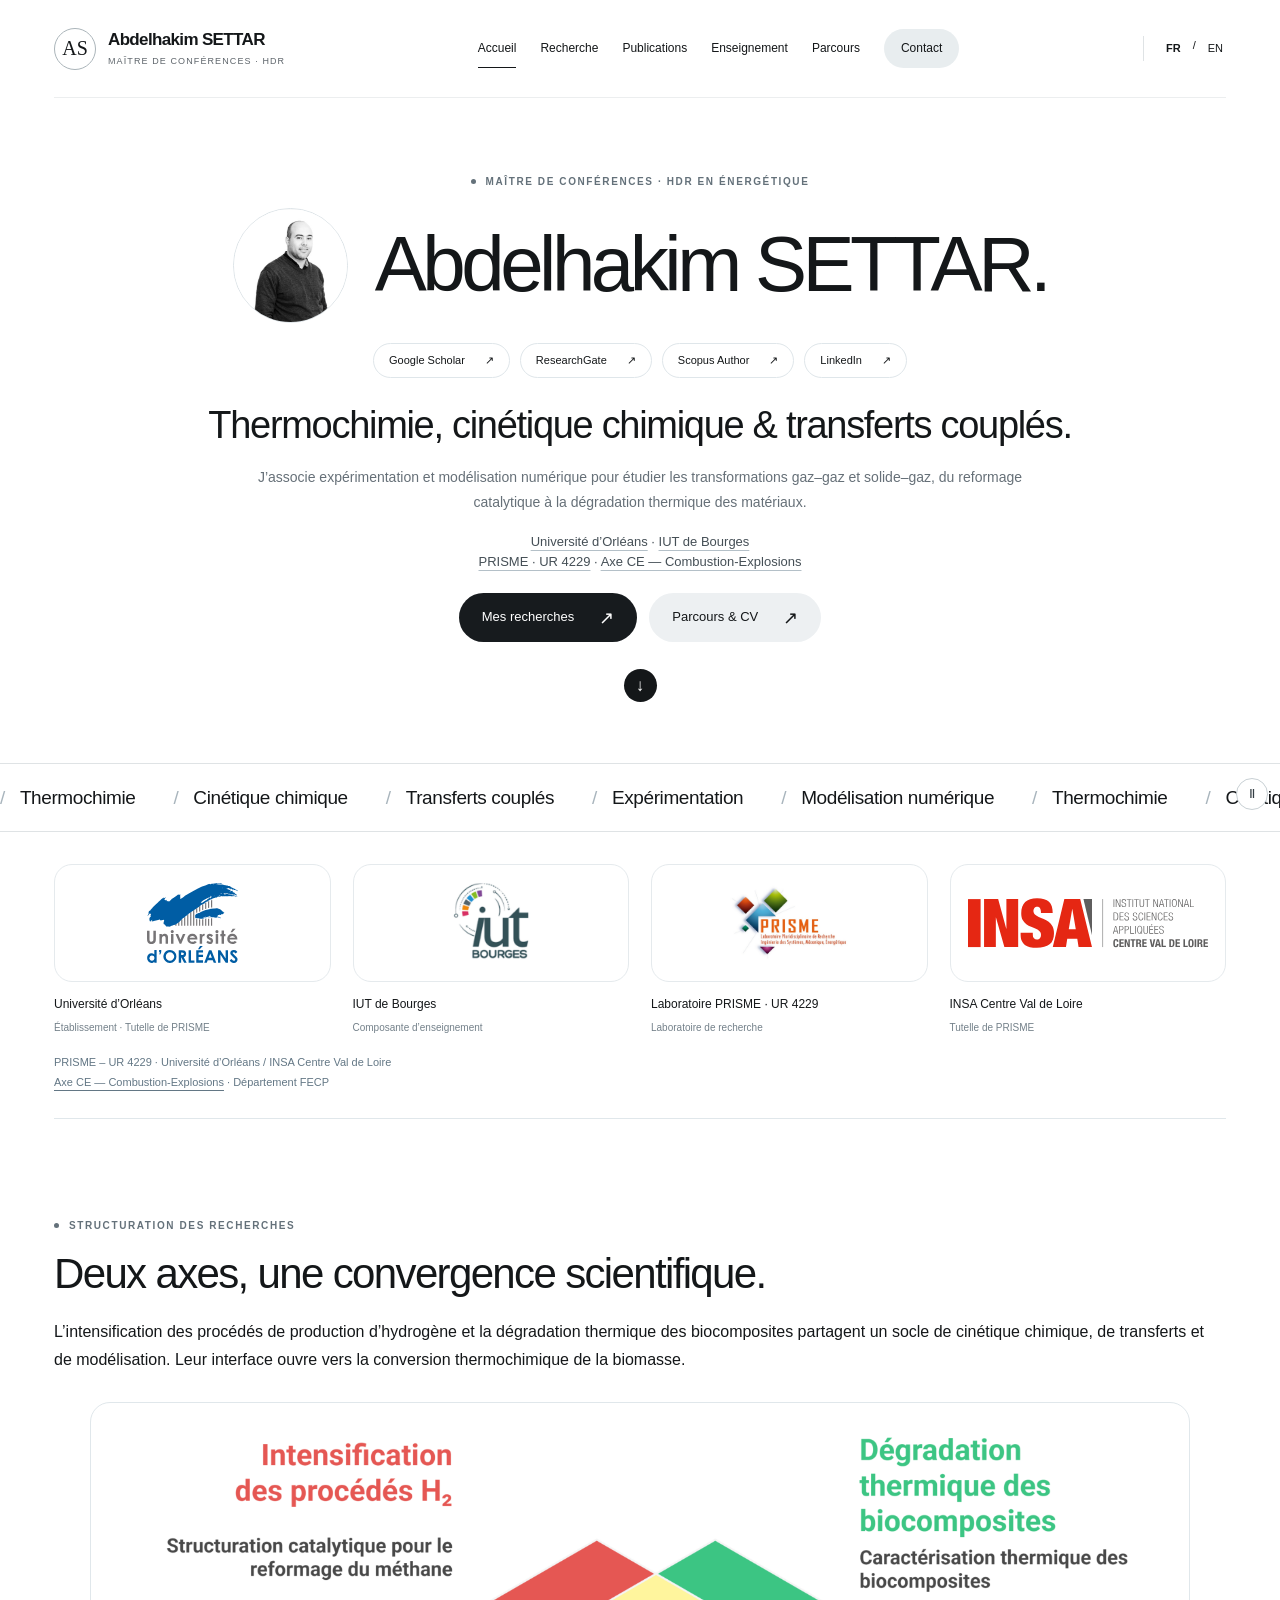
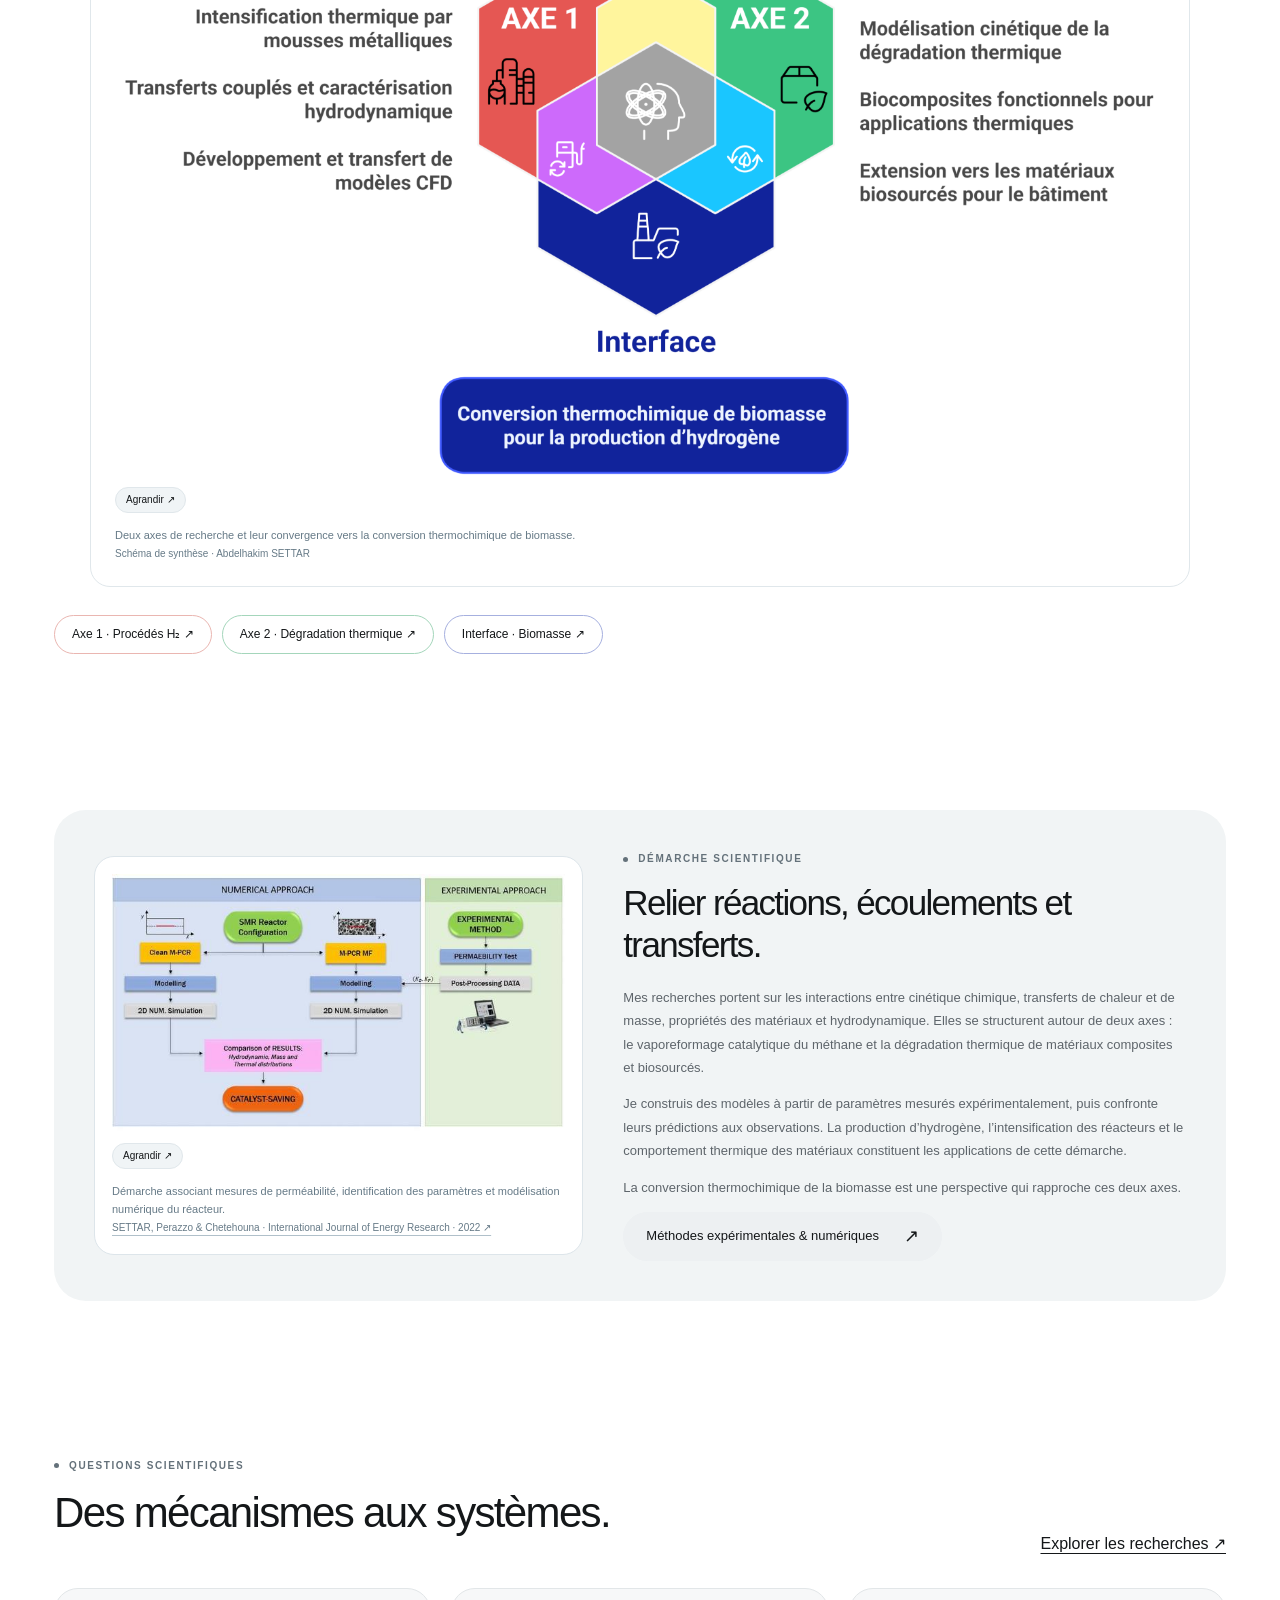
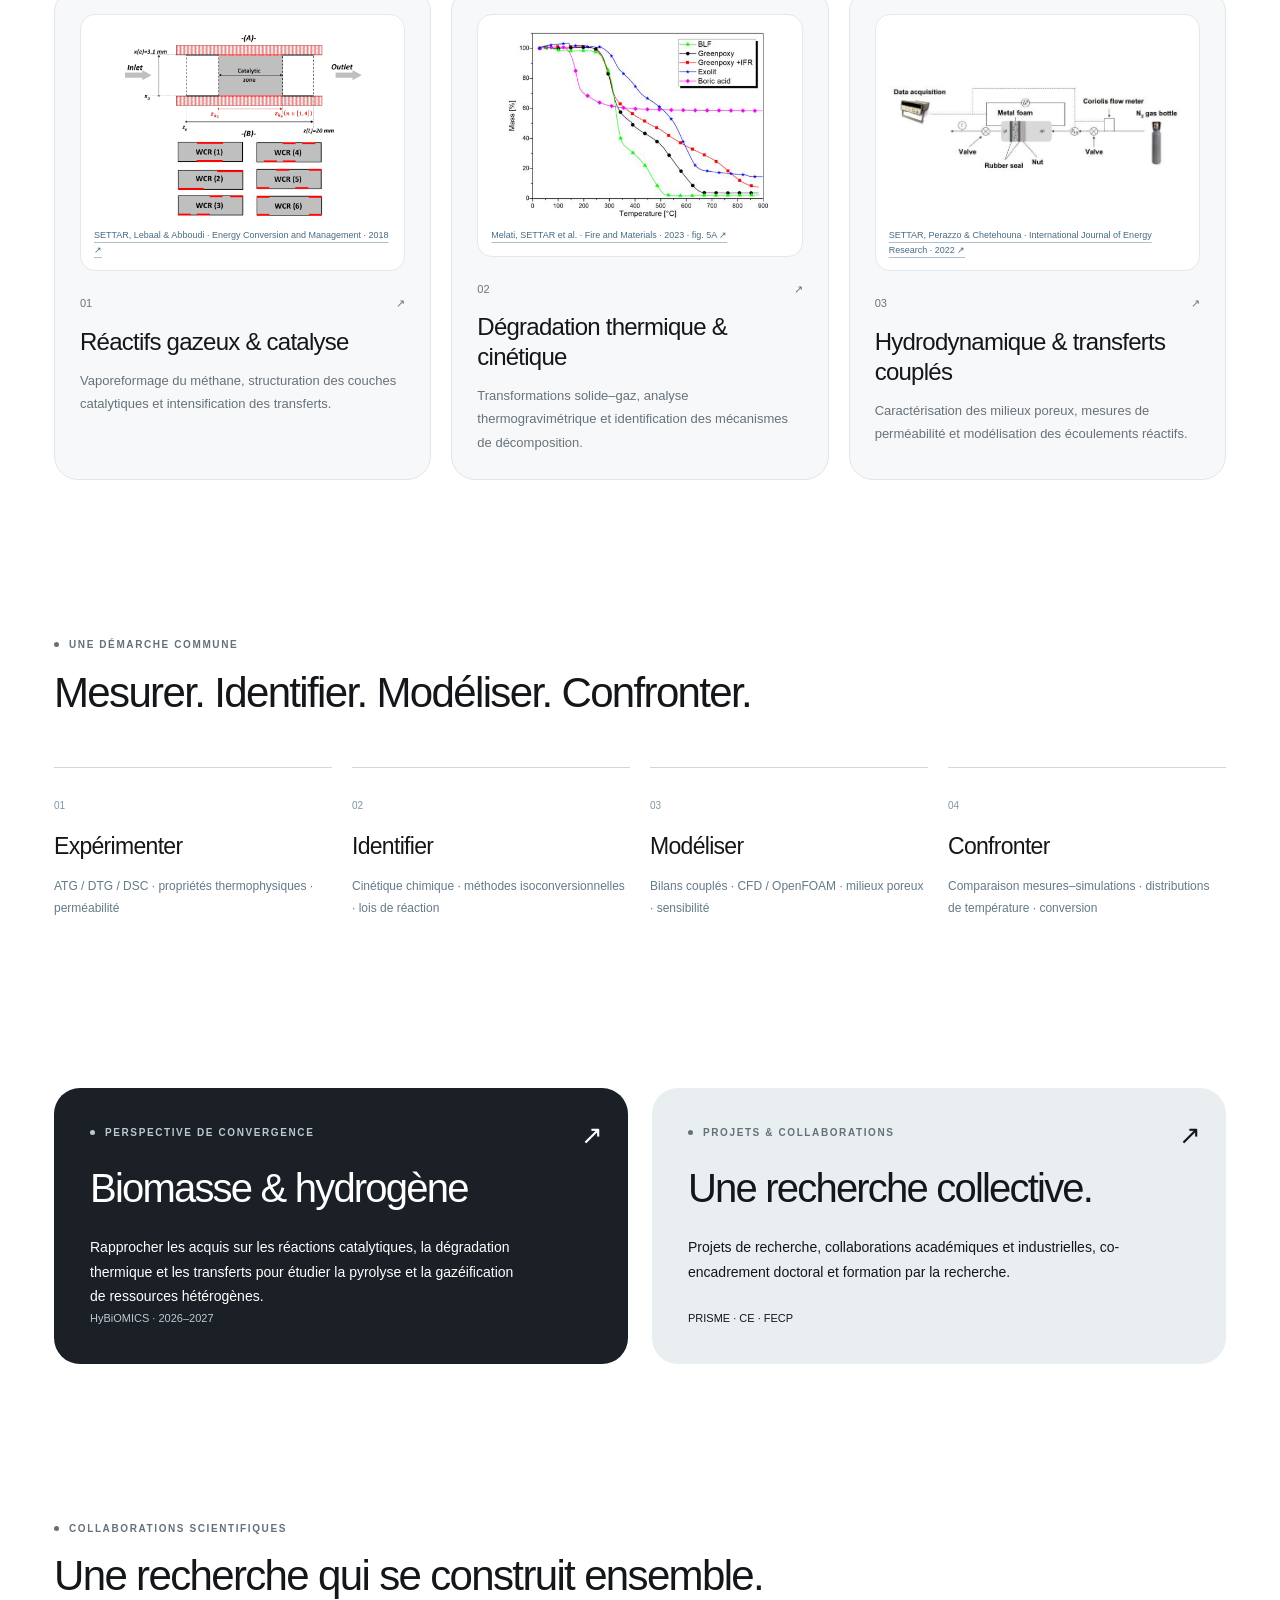
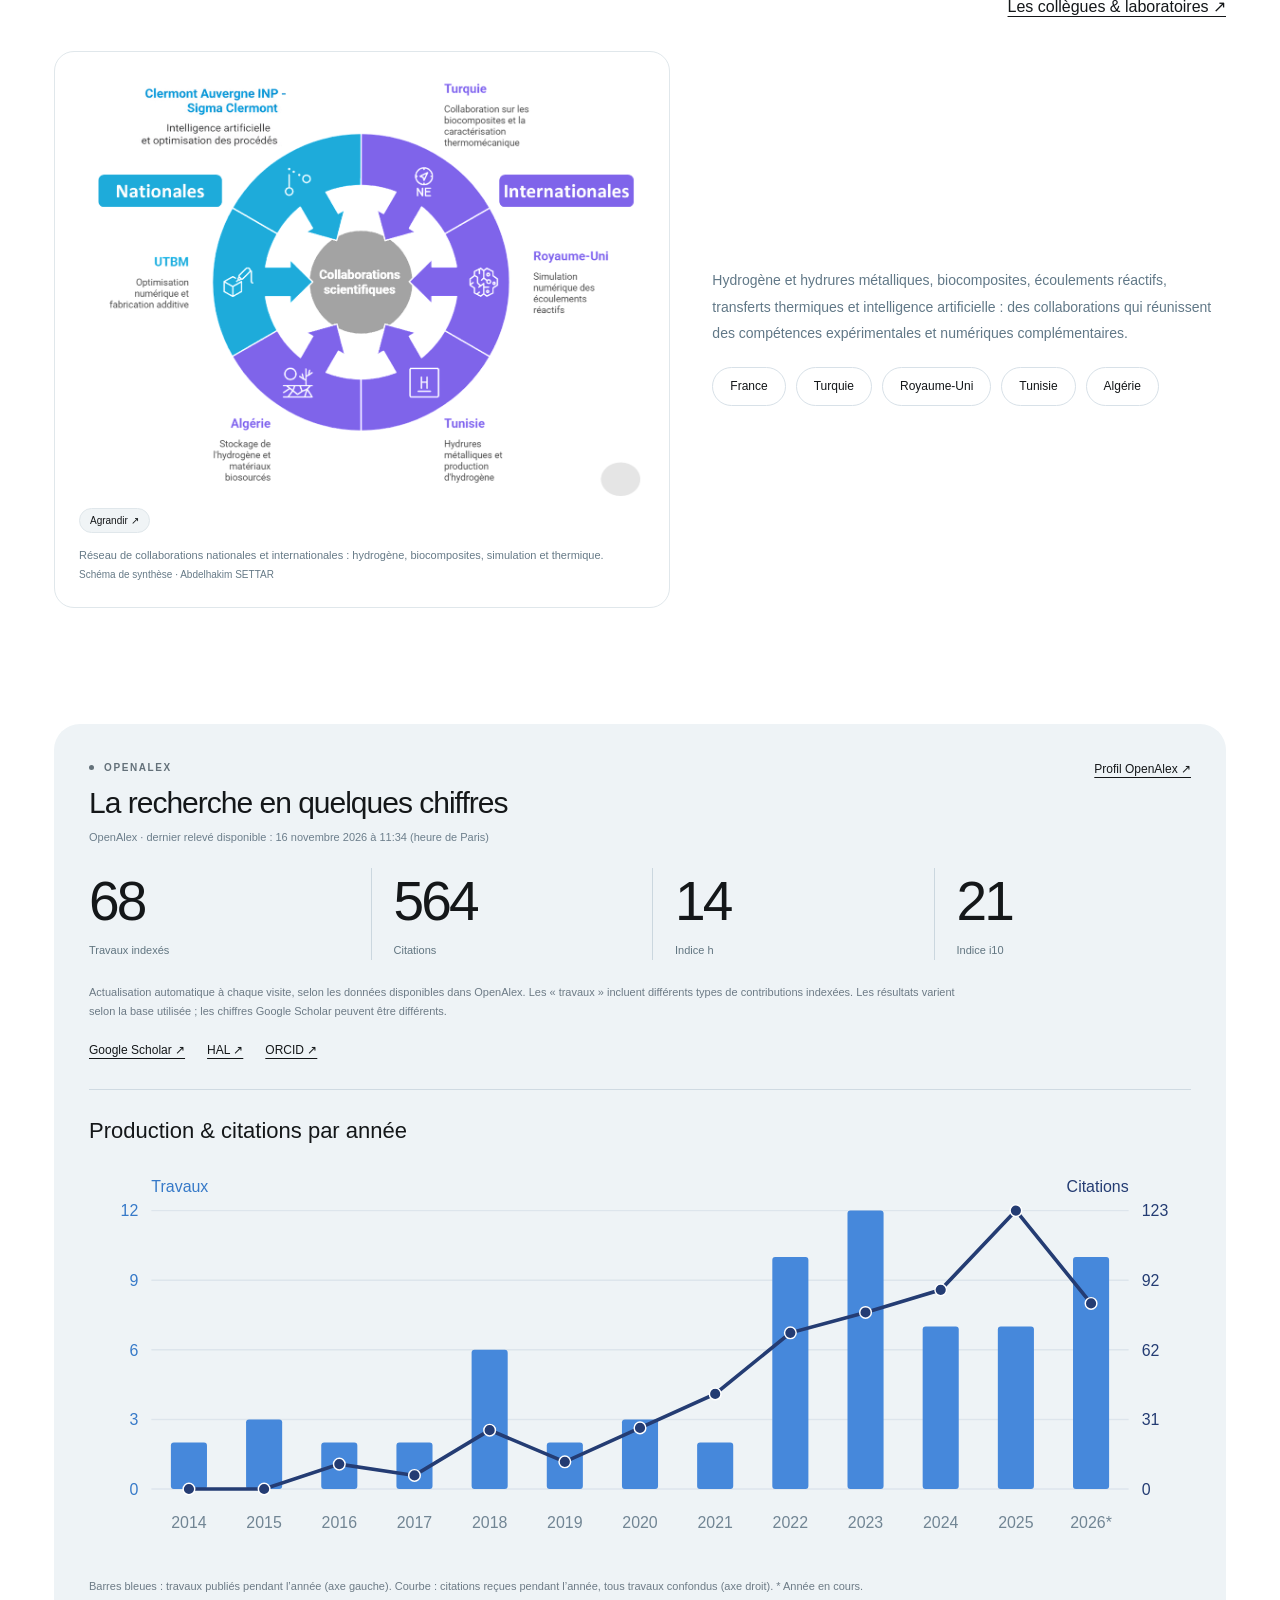
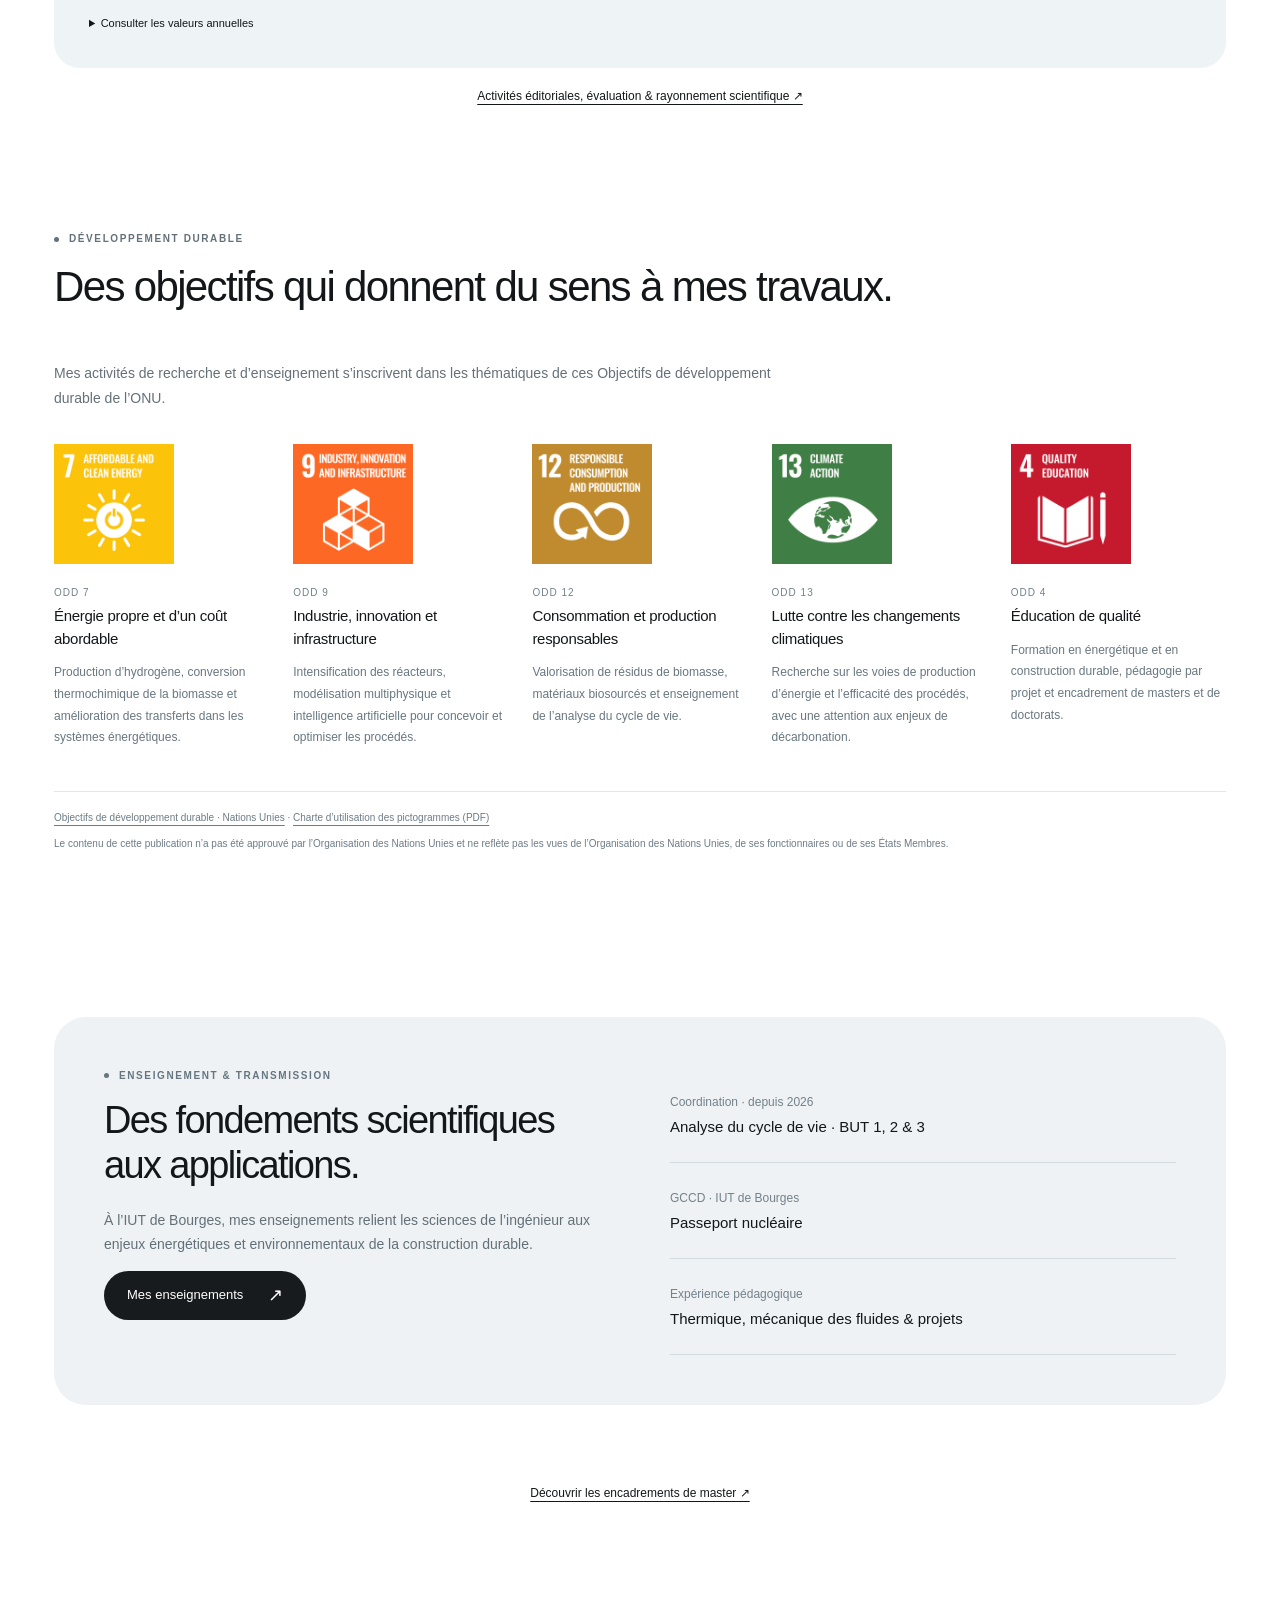
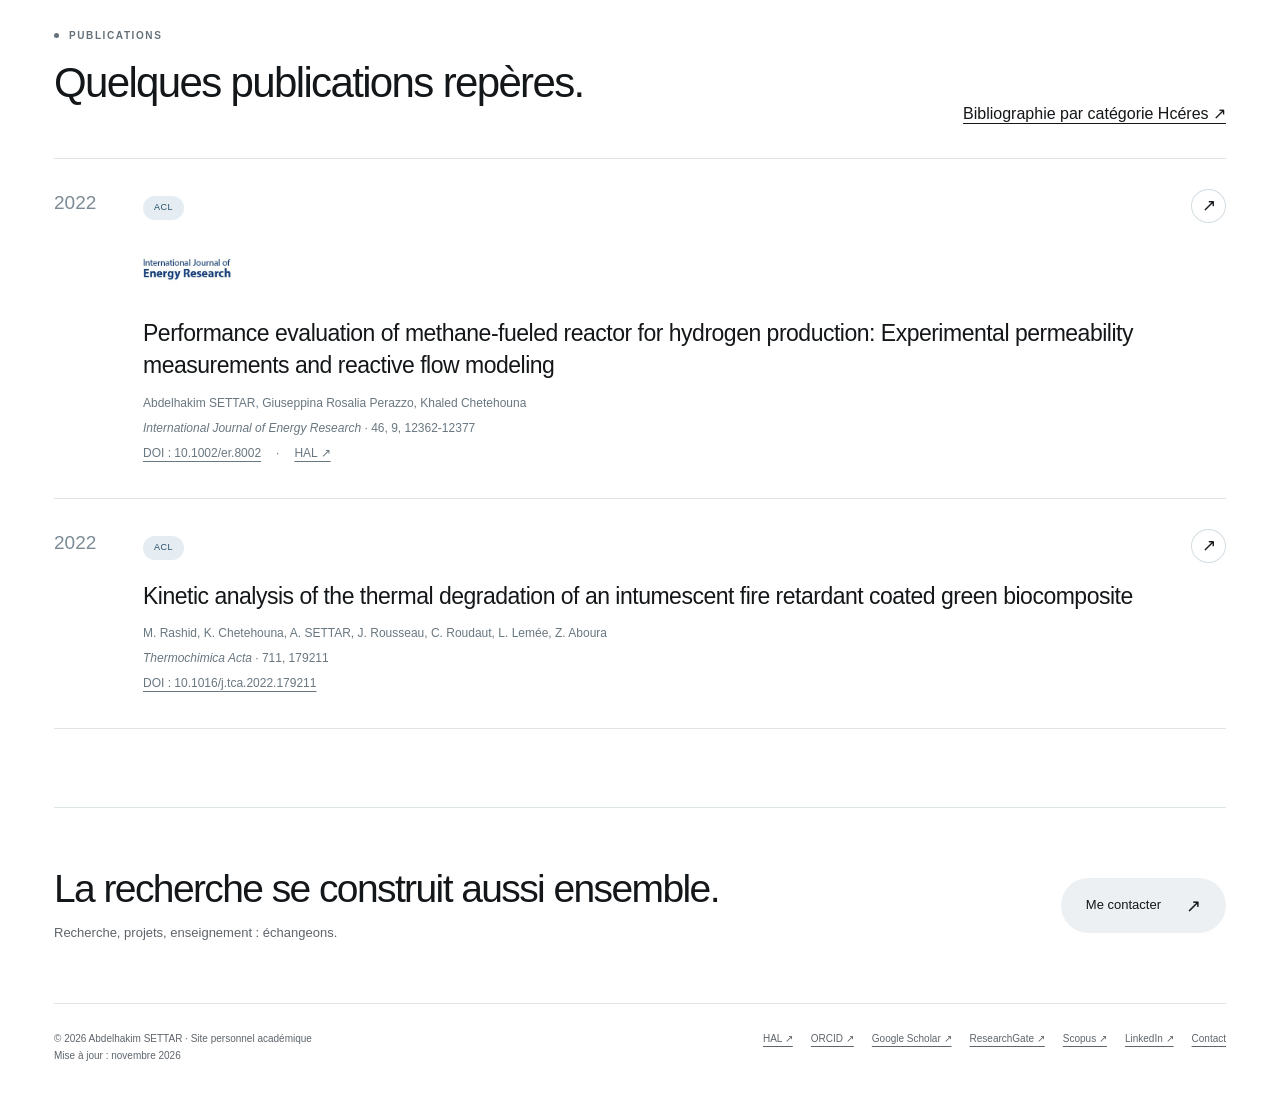
==== commit 57652fce: "Add live publication trends and dated scientific output charts Render annual works and citations fro" ====
--- a/index.html
+++ b/index.html
@@ -1 +1 @@
-<!doctype html><html lang="fr"><head><meta charset="utf-8"><meta name="viewport" content="width=device-width,initial-scale=1"><title>Abdelhakim SETTAR — Recherche &amp; enseignement</title><meta name="description" content="Abdelhakim SETTAR, maître de conférences HDR : thermochimie, cinétique chimique, transferts couplés, méthodes expérimentales et modélisation numérique."><meta name="theme-color" content="#172c34"><link rel="canonical" href="https://abdelhakim-settar.github.io/fr.html"><link rel="alternate" hreflang="fr" href="https://abdelhakim-settar.github.io/fr.html"><link rel="alternate" hreflang="en" href="https://abdelhakim-settar.github.io/en.html"><link rel="alternate" hreflang="x-default" href="https://abdelhakim-settar.github.io/en.html"><meta property="og:title" content="Abdelhakim SETTAR — Recherche &amp; enseignement"><meta property="og:description" content="Abdelhakim SETTAR, maître de conférences HDR : thermochimie, cinétique chimique, transferts couplés, méthodes expérimentales et modélisation numérique."><meta property="og:type" content="profile"><meta property="og:url" content="https://abdelhakim-settar.github.io/fr.html"><meta property="og:locale" content="fr_FR"><link rel="icon" type="image/svg+xml" href="/favicon.svg"><link rel="stylesheet" href="/style.css"><script src="/app.js" defer></script><script type="application/ld+json">{"@context": "https://schema.org", "@type": "ProfilePage", "inLanguage": "fr", "url": "https://abdelhakim-settar.github.io/fr.html", "name": "Abdelhakim Settar — Recherche & enseignement", "mainEntity": {"@type": "Person", "name": "Abdelhakim SETTAR", "jobTitle": "Maître de conférences HDR", "affiliation": [{"@type": "Organization", "name": "Université d’Orléans · IUT de Bourges", "url": "https://www.univ-orleans.fr/fr/iut-bourges"}, {"@type": "Organization", "name": "PRISME UR 4229 · Université d’Orléans / INSA Centre Val de Loire · FECP · CE — Combustion-Explosions", "url": "https://www.univ-orleans.fr/fr/prisme/la-recherche/departement-fecp/axe-combustion-explosions"}], "email": "mailto:abdelhakim.settar@univ-orleans.fr", "sameAs": ["https://cv.hal.science/abdelhakim-settar", "https://orcid.org/0000-0002-2147-880X", "https://www.linkedin.com/in/abdelhakim-settar-b4479660", "https://openalex.org/A5042702773", "https://scholar.google.fr/citations?user=sCTY_ZgAAAAJ&hl=fr", "https://www.researchgate.net/profile/Abdelhakim-Settar", "https://www.scopus.com/inward/authorDetails.url?authorID=56656576100&partnerID=MN8TOARS"], "knowsAbout": ["Thermochemistry", "Chemical kinetics", "Heat and mass transfer", "Catalytic methane steam reforming", "Thermal degradation", "Porous media", "Thermogravimetric analysis", "Computational fluid dynamics"], "image": "https://abdelhakim-settar.github.io/portrait-abdelhakim-settar.png"}}</script></head><body><a class="skip" href="#main">Aller au contenu</a><div class="shell"><header class="top"><a class="brand" href="/fr.html"><span class="monogram" aria-hidden="true">AS</span><span><strong>Abdelhakim SETTAR</strong><small>Maître de conférences · HDR</small></span></a><nav class="nav" aria-label="Navigation principale"><a href="/fr.html" aria-current="page">Accueil</a><a href="/fr-recherche.html" >Recherche</a><a href="/fr-publications.html" >Publications</a><a href="/fr-enseignement.html" >Enseignement</a><a href="/fr-parcours.html" >Parcours</a><a href="/fr-contact.html" >Contact</a></nav><nav class="languages" aria-label="Langue"><a href="/fr.html" lang="fr" hreflang="fr" class="selected" aria-current="true">FR</a><span aria-hidden="true">/</span><a href="/en.html" lang="en" hreflang="en" class="" >EN</a></nav></header><main id="main"><section class="hero scientific-hero"><div class="eyebrow">Maître de conférences · HDR en énergétique</div><div class="hero-identity"><a class="portrait-link" href="https://www.linkedin.com/in/abdelhakim-settar-b4479660/" aria-label="Mon profil LinkedIn"><img class="portrait" src="/portrait-abdelhakim-settar.png" alt="Abdelhakim SETTAR" width="124" height="124" fetchpriority="high"></a><h1>Abdelhakim <span>SETTAR.</span></h1></div><div class="profile-links" aria-label="Profils scientifiques et professionnels"><span class="profile-links-label">Mes profils</span><a href="https://scholar.google.fr/citations?user=sCTY_ZgAAAAJ&amp;hl=fr">Google Scholar <span aria-hidden="true">↗</span></a><a href="https://www.researchgate.net/profile/Abdelhakim-Settar">ResearchGate <span aria-hidden="true">↗</span></a><a href="https://www.scopus.com/inward/authorDetails.url?authorID=56656576100&amp;partnerID=MN8TOARS">Scopus Author <span aria-hidden="true">↗</span></a><a href="https://www.linkedin.com/in/abdelhakim-settar-b4479660/">LinkedIn <span aria-hidden="true">↗</span></a></div><p class="hero-speciality">Thermochimie, cinétique chimique & transferts couplés.</p><p class="lead">J’associe expérimentation et modélisation numérique pour étudier les transformations gaz–gaz et solide–gaz, du reformage catalytique à la dégradation thermique des matériaux.</p><p class="role"><a href="https://www.univ-orleans.fr/fr">Université d’Orléans</a> · <a href="https://www.univ-orleans.fr/fr/iut-bourges">IUT de Bourges</a><br><a href="https://www.univ-orleans.fr/fr/prisme">PRISME · UR 4229</a> · <a href="https://www.univ-orleans.fr/fr/prisme/la-recherche/departement-fecp/axe-combustion-explosions">Axe CE — Combustion-Explosions</a></p><div class="actions"><a class="button primary" href="/fr-recherche.html">Mes recherches<span class="arrow" aria-hidden="true">↗</span></a><a class="button " href="/fr-parcours.html">Parcours & CV<span class="arrow" aria-hidden="true">↗</span></a></div><a class="hero-scroll" href="#profil" aria-label="Découvrir ma démarche scientifique">↓</a></section><div class="topic-ticker"><div class="ticker-track"><div class="ticker-copy"><span>Thermochimie</span><span>Cinétique chimique</span><span>Transferts couplés</span><span>Expérimentation</span><span>Modélisation numérique</span></div><div class="ticker-copy" aria-hidden="true"><span>Thermochimie</span><span>Cinétique chimique</span><span>Transferts couplés</span><span>Expérimentation</span><span>Modélisation numérique</span></div></div><button class="motion-toggle" aria-label="Mettre le défilement en pause" aria-pressed="false">Ⅱ</button></div><div class="institution-logos" aria-label="Affiliations institutionnelles"><a href="https://www.univ-orleans.fr/fr" class="institution-logo"><span class="logo-wrap "><img src="/logo-universite-orleans.svg" alt="Université d’Orléans" width="180" height="80" loading="lazy"></span><strong>Université d’Orléans</strong><small>Établissement · Tutelle de PRISME</small></a><a href="https://www.univ-orleans.fr/fr/iut-bourges" class="institution-logo"><span class="logo-wrap "><img src="/logo-iut-bourges-couleur.png" alt="IUT de Bourges" width="180" height="80" loading="lazy"></span><strong>IUT de Bourges</strong><small>Composante d’enseignement</small></a><a href="https://www.univ-orleans.fr/fr/prisme" class="institution-logo"><span class="logo-wrap "><img src="/logo-prisme-couleur.png" alt="Laboratoire PRISME · UR 4229" width="180" height="80" loading="lazy"></span><strong>Laboratoire PRISME · UR 4229</strong><small>Laboratoire de recherche</small></a><a href="https://www.insa-centrevaldeloire.fr/" class="institution-logo"><span class="logo-wrap "><img src="/logo-insa-cvl.svg" alt="INSA Centre Val de Loire" width="180" height="80" loading="lazy"></span><strong>INSA Centre Val de Loire</strong><small>Tutelle de PRISME</small></a></div><p class="affiliation-context">PRISME – UR 4229 · Université d’Orléans / INSA Centre Val de Loire<br><a href="https://www.univ-orleans.fr/fr/prisme/la-recherche/departement-fecp/axe-combustion-explosions">Axe CE — Combustion-Explosions</a> · Département FECP</p><section id="structuration" class="section reveal"><div class="eyebrow">Structuration des recherches</div><h2>Deux axes, une convergence scientifique.</h2><p>L’intensification des procédés de production d’hydrogène et la dégradation thermique des biocomposites partagent un socle de cinétique chimique, de transferts et de modélisation. Leur interface ouvre vers la conversion thermochimique de la biomasse.</p><figure class="source-figure synthesis-figure synthesis-axes"><a class="figure-enlarge" href="/schema-structuration-recherches.png" target="_blank" rel="noopener" aria-label="Agrandir le schéma"><img src="/schema-structuration-recherches.png" alt="Deux axes de recherche et leur convergence vers la conversion thermochimique de biomasse." width="3091" height="1908" lang="fr" loading="lazy" decoding="async"><span class="enlarge-label">Agrandir ↗</span></a><figcaption>Deux axes de recherche et leur convergence vers la conversion thermochimique de biomasse.<br><span>Schéma de synthèse · Abdelhakim SETTAR</span></figcaption></figure><div class="structure-links"><a href="/fr-recherche.html#reactions-gazeuses">Axe 1 · Procédés H₂ ↗</a><a href="/fr-recherche.html#degradation">Axe 2 · Dégradation thermique ↗</a><a href="/fr-recherche.html#perspectives">Interface · Biomasse ↗</a></div></section><section class="section reveal" id="profil"><div class="about-panel scientific-about"><figure class="source-figure research-visual"><a class="figure-enlarge" href="/figure-experiment-model-settar-2022.jpg" target="_blank" rel="noopener" aria-label="Agrandir la figure"><img src="/figure-experiment-model-settar-2022.jpg" alt="Démarche associant mesures de perméabilité, identification des paramètres et modélisation numérique du réacteur." width="660" height="374" loading="lazy" decoding="async"><span class="enlarge-label">Agrandir ↗</span></a><figcaption>Démarche associant mesures de perméabilité, identification des paramètres et modélisation numérique du réacteur.<br><span><a href="https://doi.org/10.1002/er.8002" title="Performance evaluation of methane‐fueled reactor for hydrogen production: Experimental permeability measurements and reactive flow modeling">SETTAR, Perazzo &amp; Chetehouna · International Journal of Energy Research · 2022 ↗</a></span></figcaption></figure><div><div class="eyebrow">Démarche scientifique</div><h2>Relier réactions, écoulements et transferts.</h2><p>Mes recherches portent sur les interactions entre cinétique chimique, transferts de chaleur et de masse, propriétés des matériaux et hydrodynamique. Elles se structurent autour de deux axes : le vaporeformage catalytique du méthane et la dégradation thermique de matériaux composites et biosourcés.</p><p>Je construis des modèles à partir de paramètres mesurés expérimentalement, puis confronte leurs prédictions aux observations. La production d’hydrogène, l’intensification des réacteurs et le comportement thermique des matériaux constituent les applications de cette démarche.</p><p>La conversion thermochimique de la biomasse est une perspective qui rapproche ces deux axes.</p><a class="button " href="/fr-recherche.html#methodes">Méthodes expérimentales & numériques<span class="arrow" aria-hidden="true">↗</span></a></div></div></section><section class="section"><div class="section-heading"><div><div class="eyebrow">Questions scientifiques</div><h2>Des mécanismes aux systèmes.</h2></div><a href="/fr-recherche.html">Explorer les recherches ↗</a></div><div class="research-cards"><article class="research-card reveal"><figure class="source-figure research-visual"><img src="/figure-catalyst-distribution-settar-2018.png" alt="Domaine du réacteur et différentes configurations des couches catalytiques." width="770" height="608" loading="lazy" decoding="async"><figcaption><span><a href="https://doi.org/10.1016/j.enconman.2018.09.038" title="Numerical analysis of catalytic-coated walls of an indirect internal reforming solid oxide fuel cell: Influence of catalyst coating distribution on the reformer efficiency">SETTAR, Lebaal &amp; Abboudi · Energy Conversion and Management · 2018 ↗</a></span></figcaption></figure><div class="card-number"><span>01</span><span aria-hidden="true">↗</span></div><h3><a href="/fr-recherche.html#reactions-gazeuses">Réactifs gazeux & catalyse</a></h3><p>Vaporeformage du méthane, structuration des couches catalytiques et intensification des transferts.</p></article><article class="research-card reveal"><figure class="source-figure research-visual"><img src="/figure-tga-melati-2023.png" alt="Courbes thermogravimétriques des constituants et matériaux biosourcés étudiés." width="494" height="345" loading="lazy" decoding="async"><figcaption><span><a href="https://doi.org/10.1002/fam.3181" title="Intumescent fire‐retardant performance and small‐scale reaction mechanism on banana/bio‐epoxy composites">Melati, SETTAR et al. · Fire and Materials · 2023 · fig. 5A ↗</a></span></figcaption></figure><div class="card-number"><span>02</span><span aria-hidden="true">↗</span></div><h3><a href="/fr-recherche.html#degradation">Dégradation thermique & cinétique</a></h3><p>Transformations solide–gaz, analyse thermogravimétrique et identification des mécanismes de décomposition.</p></article><article class="research-card reveal"><figure class="source-figure research-visual"><img src="/figure-permeability-settar-2022.jpg" alt="Banc de caractérisation de la perméabilité des mousses métalliques." width="673" height="230" loading="lazy" decoding="async"><figcaption><span><a href="https://doi.org/10.1002/er.8002" title="Performance evaluation of methane‐fueled reactor for hydrogen production: Experimental permeability measurements and reactive flow modeling">SETTAR, Perazzo &amp; Chetehouna · International Journal of Energy Research · 2022 ↗</a></span></figcaption></figure><div class="card-number"><span>03</span><span aria-hidden="true">↗</span></div><h3><a href="/fr-recherche.html#transferts">Hydrodynamique & transferts couplés</a></h3><p>Caractérisation des milieux poreux, mesures de perméabilité et modélisation des écoulements réactifs.</p></article></div></section><section class="section reveal"><div class="section-heading"><div><div class="eyebrow">Une démarche commune</div><h2>Mesurer. Identifier. Modéliser. Confronter.</h2></div></div><div class="method-grid"><div><span class="method-index">01</span><h3>Expérimenter</h3><p>ATG / DTG / DSC · propriétés thermophysiques · perméabilité</p></div><div><span class="method-index">02</span><h3>Identifier</h3><p>Cinétique chimique · méthodes isoconversionnelles · lois de réaction</p></div><div><span class="method-index">03</span><h3>Modéliser</h3><p>Bilans couplés · CFD / OpenFOAM · milieux poreux · sensibilité</p></div><div><span class="method-index">04</span><h3>Confronter</h3><p>Comparaison mesures–simulations · distributions de température · conversion</p></div></div></section><section class="section reveal"><div class="project-overview"><a class="project-preview dark" href="/fr-recherche.html#perspectives"><div><div class="eyebrow">Perspective de convergence</div><h3>Biomasse & hydrogène</h3><p>Rapprocher les acquis sur les réactions catalytiques, la dégradation thermique et les transferts pour étudier la pyrolyse et la gazéification de ressources hétérogènes.</p></div><small>HyBiOMICS · 2026–2027</small><span class="project-arrow" aria-hidden="true">↗</span></a><a class="project-preview" href="/fr-recherche.html#projects"><div><div class="eyebrow">Projets & collaborations</div><h3>Une recherche collective.</h3><p>Projets de recherche, collaborations académiques et industrielles, co-encadrement doctoral et formation par la recherche.</p></div><small>PRISME · CE · FECP</small><span class="project-arrow" aria-hidden="true">↗</span></a></div></section><section class="section reveal" id="collaborations"><div class="section-heading"><div><div class="eyebrow">Collaborations scientifiques</div><h2>Une recherche qui se construit ensemble.</h2></div><a href="/fr-recherche.html#collaborations">Les collègues & laboratoires ↗</a></div><div class="collaborations-overview"><figure class="source-figure synthesis-figure synthesis-network"><a class="figure-enlarge" href="/schema-collaborations-scientifiques.png" target="_blank" rel="noopener" aria-label="Agrandir le schéma"><img src="/schema-collaborations-scientifiques.png" alt="Réseau de collaborations nationales et internationales : hydrogène, biocomposites, simulation et thermique." width="1193" height="885" lang="fr" loading="lazy" decoding="async"><span class="enlarge-label">Agrandir ↗</span></a><figcaption>Réseau de collaborations nationales et internationales : hydrogène, biocomposites, simulation et thermique.<br><span>Schéma de synthèse · Abdelhakim SETTAR</span></figcaption></figure><div><p>Hydrogène et hydrures métalliques, biocomposites, écoulements réactifs, transferts thermiques et intelligence artificielle : des collaborations qui réunissent des compétences expérimentales et numériques complémentaires.</p><div class="country-list"><a href="/fr-recherche.html#collaborations">France</a><a href="/fr-recherche.html#collaborations">Turquie</a><a href="/fr-recherche.html#collaborations">Royaume-Uni</a><a href="/fr-recherche.html#collaborations">Tunisie</a><a href="/fr-recherche.html#collaborations">Algérie</a></div></div></div></section><section class="metrics-panel compact" data-bibliometrics aria-label="Indicateurs bibliométriques OpenAlex"><div class="metrics-header"><div><div class="eyebrow">OpenAlex</div><h2>La recherche en quelques chiffres</h2></div><a href="https://openalex.org/A5042702773">Profil OpenAlex ↗</a></div><p class="metrics-status" data-metrics-status role="status">OpenAlex · dernier relevé disponible : 16 novembre 2026</p><div class="metrics-grid"><div class="metric"><strong class="metric-value" data-metric="works">68</strong><span class="metric-label">Travaux indexés</span></div><div class="metric"><strong class="metric-value" data-metric="citations">564</strong><span class="metric-label">Citations</span></div><div class="metric"><strong class="metric-value" data-metric="h">14</strong><span class="metric-label">Indice h</span></div><div class="metric"><strong class="metric-value" data-metric="i10">21</strong><span class="metric-label">Indice i10</span></div></div><p class="metrics-note">Actualisation automatique à chaque visite, selon les données disponibles dans OpenAlex. Les « travaux » incluent différents types de contributions indexées. Les résultats varient selon la base utilisée ; les chiffres Google Scholar peuvent être différents.</p><div class="metrics-links"><a href="https://scholar.google.fr/citations?user=sCTY_ZgAAAAJ&amp;hl=fr">Google Scholar ↗</a><a href="https://cv.hal.science/abdelhakim-settar">HAL ↗</a><a href="https://orcid.org/0000-0002-2147-880X">ORCID ↗</a></div></section><script type="application/json" id="bibliometrics-snapshot">{"retrieved_at": "2026-11-16T10:34:13.700385+00:00", "data": {"id": "https://openalex.org/A5042702773", "display_name": "Abdelhakim Settar", "orcid": "https://orcid.org/0000-0002-2147-880X", "works_count": 68, "cited_by_count": 564, "summary_stats": {"2yr_mean_citedness": 2.375, "h_index": 14, "i10_index": 21}, "counts_by_year": [{"year": 2014, "works_count": 2, "oa_works_count": 0, "cited_by_count": 0}, {"year": 2015, "works_count": 3, "oa_works_count": 1, "cited_by_count": 0}, {"year": 2016, "works_count": 2, "oa_works_count": 1, "cited_by_count": 11}, {"year": 2017, "works_count": 2, "oa_works_count": 0, "cited_by_count": 6}, {"year": 2018, "works_count": 6, "oa_works_count": 1, "cited_by_count": 26}, {"year": 2019, "works_count": 2, "oa_works_count": 1, "cited_by_count": 12}, {"year": 2020, "works_count": 3, "oa_works_count": 1, "cited_by_count": 27}, {"year": 2021, "works_count": 2, "oa_works_count": 1, "cited_by_count": 42}, {"year": 2022, "works_count": 10, "oa_works_count": 5, "cited_by_count": 69}, {"year": 2023, "works_count": 12, "oa_works_count": 6, "cited_by_count": 78}, {"year": 2024, "works_count": 7, "oa_works_count": 2, "cited_by_count": 88}, {"year": 2025, "works_count": 7, "oa_works_count": 3, "cited_by_count": 123}, {"year": 2026, "works_count": 10, "oa_works_count": 7, "cited_by_count": 82}]}}</script><p class="service-home-link"><a href="/fr-parcours.html#service">Activités éditoriales, évaluation & rayonnement scientifique ↗</a></p><section class="section sdg-section reveal" id="sustainability"><div class="section-heading"><div><div class="eyebrow">Développement durable</div><h2>Des objectifs qui donnent du sens à mes travaux.</h2></div></div><p class="sdg-intro">Mes activités de recherche et d’enseignement s’inscrivent dans les thématiques de ces Objectifs de développement durable de l’ONU.</p><div class="sdg-grid"><article class="sdg-card"><a href="https://sdgs.un.org/goals/goal7" aria-label="ODD 7 — Énergie propre et d’un coût abordable"><img src="/sdg-07.png" alt="Objectif 7 — Affordable and clean energy" width="120" height="120" loading="lazy"></a><h3><span>ODD 7</span>Énergie propre et d’un coût abordable</h3><p>Production d’hydrogène, conversion thermochimique de la biomasse et amélioration des transferts dans les systèmes énergétiques.</p></article><article class="sdg-card"><a href="https://sdgs.un.org/goals/goal9" aria-label="ODD 9 — Industrie, innovation et infrastructure"><img src="/sdg-09.png" alt="Objectif 9 — Industry, innovation and infrastructure" width="120" height="120" loading="lazy"></a><h3><span>ODD 9</span>Industrie, innovation et infrastructure</h3><p>Intensification des réacteurs, modélisation multiphysique et intelligence artificielle pour concevoir et optimiser les procédés.</p></article><article class="sdg-card"><a href="https://sdgs.un.org/goals/goal12" aria-label="ODD 12 — Consommation et production responsables"><img src="/sdg-12.png" alt="Objectif 12 — Responsible consumption and production" width="120" height="120" loading="lazy"></a><h3><span>ODD 12</span>Consommation et production responsables</h3><p>Valorisation de résidus de biomasse, matériaux biosourcés et enseignement de l’analyse du cycle de vie.</p></article><article class="sdg-card"><a href="https://sdgs.un.org/goals/goal13" aria-label="ODD 13 — Lutte contre les changements climatiques"><img src="/sdg-13.png" alt="Objectif 13 — Climate action" width="120" height="120" loading="lazy"></a><h3><span>ODD 13</span>Lutte contre les changements climatiques</h3><p>Recherche sur les voies de production d’énergie et l’efficacité des procédés, avec une attention aux enjeux de décarbonation.</p></article><article class="sdg-card"><a href="https://sdgs.un.org/goals/goal4" aria-label="ODD 4 — Éducation de qualité"><img src="/sdg-04.png" alt="Objectif 4 — Quality education" width="120" height="120" loading="lazy"></a><h3><span>ODD 4</span>Éducation de qualité</h3><p>Formation en énergétique et en construction durable, pédagogie par projet et encadrement de masters et de doctorats.</p></article></div><div class="sdg-credits"><p><a href="https://www.un.org/sustainabledevelopment">Objectifs de développement durable · Nations Unies</a> · <a href="/sdg-guidelines.pdf">Charte d’utilisation des pictogrammes (PDF)</a></p><p>Le contenu de cette publication n’a pas été approuvé par l’Organisation des Nations Unies et ne reflète pas les vues de l’Organisation des Nations Unies, de ses fonctionnaires ou de ses États Membres.</p></div></section><section class="section reveal"><div class="feature"><div><div class="eyebrow">Enseignement & transmission</div><h2>Des fondements scientifiques aux applications.</h2><p>À l’IUT de Bourges, mes enseignements relient les sciences de l’ingénieur aux enjeux énergétiques et environnementaux de la construction durable.</p><a class="button " href="/fr-enseignement.html">Mes enseignements<span class="arrow" aria-hidden="true">↗</span></a></div><div class="feature-list"><div><small>Coordination · depuis 2026</small><strong>Analyse du cycle de vie · BUT 1, 2 & 3</strong></div><div><small>GCCD · IUT de Bourges</small><strong>Passeport nucléaire</strong></div><div><small>Expérience pédagogique</small><strong>Thermique, mécanique des fluides & projets</strong></div></div></div></section><p class="service-home-link"><a href="/fr-enseignement.html#masters">Découvrir les encadrements de master ↗</a></p><section class="section reveal"><div class="section-heading"><div><div class="eyebrow">Publications</div><h2>Quelques publications repères.</h2></div><a href="/fr-publications.html">Bibliographie par catégorie Hcéres ↗</a></div><article class="pub" data-publication data-year="2022" data-category="ACL"><div class="pub-year">2022</div><div><div class="pub-tags"><span class="tag hceres-tag">ACL</span></div><a class="journal-mark " href="https://onlinelibrary.wiley.com/journal/1099114X" aria-label="International Journal of Energy Research"><img src="/journal-ijer.jpg" alt="International Journal of Energy Research" width="260" height="52" loading="lazy"></a><h3 lang="en"><a href="https://doi.org/10.1002/er.8002">Performance evaluation of methane‐fueled reactor for hydrogen production: Experimental permeability measurements and reactive flow modeling</a></h3><p>Abdelhakim SETTAR, Giuseppina Rosalia Perazzo, Khaled Chetehouna</p><p><i>International Journal of Energy Research</i> · 46, 9, 12362-12377</p><p class="pub-identifiers"><a href="https://doi.org/10.1002/er.8002">DOI : 10.1002/er.8002</a> · <a href="https://hal.science/hal-05796381">HAL ↗</a></p></div><a class="pub-link" href="https://doi.org/10.1002/er.8002" aria-label="Consulter la référence">↗</a></article><article class="pub" data-publication data-year="2022" data-category="ACL"><div class="pub-year">2022</div><div><div class="pub-tags"><span class="tag hceres-tag">ACL</span></div><h3 lang="en"><a href="https://doi.org/10.1016/j.tca.2022.179211">Kinetic analysis of the thermal degradation of an intumescent fire retardant coated green biocomposite</a></h3><p>M. Rashid, K. Chetehouna, A. SETTAR, J. Rousseau, C. Roudaut, L. Lemée, Z. Aboura</p><p><i>Thermochimica Acta</i> · 711, 179211</p><p class="pub-identifiers"><a href="https://doi.org/10.1016/j.tca.2022.179211">DOI : 10.1016/j.tca.2022.179211</a></p></div><a class="pub-link" href="https://doi.org/10.1016/j.tca.2022.179211" aria-label="Consulter la référence">↗</a></article></section></main><footer><div class="footer-cta"><div><h2>La recherche se construit aussi ensemble.</h2><p>Recherche, projets, enseignement : échangeons.</p></div><a class="button " href="/fr-contact.html" >Me contacter<span class="arrow" aria-hidden="true">↗</span></a></div><div class="bottom"><div>© 2026 Abdelhakim SETTAR · Site personnel académique<br>Mise à jour : novembre 2026</div><div><a href="https://cv.hal.science/abdelhakim-settar">HAL ↗</a><a href="https://orcid.org/0000-0002-2147-880X">ORCID ↗</a><a href="https://scholar.google.fr/citations?user=sCTY_ZgAAAAJ&amp;hl=fr">Google Scholar ↗</a><a href="https://www.researchgate.net/profile/Abdelhakim-Settar">ResearchGate ↗</a><a href="https://www.scopus.com/inward/authorDetails.url?authorID=56656576100&amp;partnerID=MN8TOARS">Scopus ↗</a><a href="https://www.linkedin.com/in/abdelhakim-settar-b4479660/">LinkedIn ↗</a><a href="/fr-contact.html">Contact</a></div></div></footer></div></body></html>+<!doctype html><html lang="fr"><head><meta charset="utf-8"><meta name="viewport" content="width=device-width,initial-scale=1"><title>Abdelhakim SETTAR — Recherche &amp; enseignement</title><meta name="description" content="Abdelhakim SETTAR, maître de conférences HDR : thermochimie, cinétique chimique, transferts couplés, méthodes expérimentales et modélisation numérique."><meta name="theme-color" content="#172c34"><link rel="canonical" href="https://abdelhakim-settar.github.io/fr.html"><link rel="alternate" hreflang="fr" href="https://abdelhakim-settar.github.io/fr.html"><link rel="alternate" hreflang="en" href="https://abdelhakim-settar.github.io/en.html"><link rel="alternate" hreflang="x-default" href="https://abdelhakim-settar.github.io/en.html"><meta property="og:title" content="Abdelhakim SETTAR — Recherche &amp; enseignement"><meta property="og:description" content="Abdelhakim SETTAR, maître de conférences HDR : thermochimie, cinétique chimique, transferts couplés, méthodes expérimentales et modélisation numérique."><meta property="og:type" content="profile"><meta property="og:url" content="https://abdelhakim-settar.github.io/fr.html"><meta property="og:locale" content="fr_FR"><link rel="icon" type="image/svg+xml" href="/favicon.svg"><link rel="stylesheet" href="/style.css"><script src="/app.js" defer></script><script type="application/ld+json">{"@context": "https://schema.org", "@type": "ProfilePage", "inLanguage": "fr", "url": "https://abdelhakim-settar.github.io/fr.html", "name": "Abdelhakim Settar — Recherche & enseignement", "mainEntity": {"@type": "Person", "name": "Abdelhakim SETTAR", "jobTitle": "Maître de conférences HDR", "affiliation": [{"@type": "Organization", "name": "Université d’Orléans · IUT de Bourges", "url": "https://www.univ-orleans.fr/fr/iut-bourges"}, {"@type": "Organization", "name": "PRISME UR 4229 · Université d’Orléans / INSA Centre Val de Loire · FECP · CE — Combustion-Explosions", "url": "https://www.univ-orleans.fr/fr/prisme/la-recherche/departement-fecp/axe-combustion-explosions"}], "email": "mailto:abdelhakim.settar@univ-orleans.fr", "sameAs": ["https://cv.hal.science/abdelhakim-settar", "https://orcid.org/0000-0002-2147-880X", "https://www.linkedin.com/in/abdelhakim-settar-b4479660", "https://openalex.org/A5042702773", "https://scholar.google.fr/citations?user=sCTY_ZgAAAAJ&hl=fr", "https://www.researchgate.net/profile/Abdelhakim-Settar", "https://www.scopus.com/inward/authorDetails.url?authorID=56656576100&partnerID=MN8TOARS"], "knowsAbout": ["Thermochemistry", "Chemical kinetics", "Heat and mass transfer", "Catalytic methane steam reforming", "Thermal degradation", "Porous media", "Thermogravimetric analysis", "Computational fluid dynamics"], "image": "https://abdelhakim-settar.github.io/portrait-abdelhakim-settar.png"}}</script></head><body><a class="skip" href="#main">Aller au contenu</a><div class="shell"><header class="top"><a class="brand" href="/fr.html"><span class="monogram" aria-hidden="true">AS</span><span><strong>Abdelhakim SETTAR</strong><small>Maître de conférences · HDR</small></span></a><nav class="nav" aria-label="Navigation principale"><a href="/fr.html" aria-current="page">Accueil</a><a href="/fr-recherche.html" >Recherche</a><a href="/fr-publications.html" >Publications</a><a href="/fr-enseignement.html" >Enseignement</a><a href="/fr-parcours.html" >Parcours</a><a href="/fr-contact.html" >Contact</a></nav><nav class="languages" aria-label="Langue"><a href="/fr.html" lang="fr" hreflang="fr" class="selected" aria-current="true">FR</a><span aria-hidden="true">/</span><a href="/en.html" lang="en" hreflang="en" class="" >EN</a></nav></header><main id="main"><section class="hero scientific-hero"><div class="eyebrow">Maître de conférences · HDR en énergétique</div><div class="hero-identity"><a class="portrait-link" href="https://www.linkedin.com/in/abdelhakim-settar-b4479660/" aria-label="Mon profil LinkedIn"><img class="portrait" src="/portrait-abdelhakim-settar.png" alt="Abdelhakim SETTAR" width="124" height="124" fetchpriority="high"></a><h1>Abdelhakim <span>SETTAR.</span></h1></div><div class="profile-links" aria-label="Profils scientifiques et professionnels"><span class="profile-links-label">Mes profils</span><a href="https://scholar.google.fr/citations?user=sCTY_ZgAAAAJ&amp;hl=fr">Google Scholar <span aria-hidden="true">↗</span></a><a href="https://www.researchgate.net/profile/Abdelhakim-Settar">ResearchGate <span aria-hidden="true">↗</span></a><a href="https://www.scopus.com/inward/authorDetails.url?authorID=56656576100&amp;partnerID=MN8TOARS">Scopus Author <span aria-hidden="true">↗</span></a><a href="https://www.linkedin.com/in/abdelhakim-settar-b4479660/">LinkedIn <span aria-hidden="true">↗</span></a></div><p class="hero-speciality">Thermochimie, cinétique chimique & transferts couplés.</p><p class="lead">J’associe expérimentation et modélisation numérique pour étudier les transformations gaz–gaz et solide–gaz, du reformage catalytique à la dégradation thermique des matériaux.</p><p class="role"><a href="https://www.univ-orleans.fr/fr">Université d’Orléans</a> · <a href="https://www.univ-orleans.fr/fr/iut-bourges">IUT de Bourges</a><br><a href="https://www.univ-orleans.fr/fr/prisme">PRISME · UR 4229</a> · <a href="https://www.univ-orleans.fr/fr/prisme/la-recherche/departement-fecp/axe-combustion-explosions">Axe CE — Combustion-Explosions</a></p><div class="actions"><a class="button primary" href="/fr-recherche.html">Mes recherches<span class="arrow" aria-hidden="true">↗</span></a><a class="button " href="/fr-parcours.html">Parcours & CV<span class="arrow" aria-hidden="true">↗</span></a></div><a class="hero-scroll" href="#profil" aria-label="Découvrir ma démarche scientifique">↓</a></section><div class="topic-ticker"><div class="ticker-track"><div class="ticker-copy"><span>Thermochimie</span><span>Cinétique chimique</span><span>Transferts couplés</span><span>Expérimentation</span><span>Modélisation numérique</span></div><div class="ticker-copy" aria-hidden="true"><span>Thermochimie</span><span>Cinétique chimique</span><span>Transferts couplés</span><span>Expérimentation</span><span>Modélisation numérique</span></div></div><button class="motion-toggle" aria-label="Mettre le défilement en pause" aria-pressed="false">Ⅱ</button></div><div class="institution-logos" aria-label="Affiliations institutionnelles"><a href="https://www.univ-orleans.fr/fr" class="institution-logo"><span class="logo-wrap "><img src="/logo-universite-orleans.svg" alt="Université d’Orléans" width="180" height="80" loading="lazy"></span><strong>Université d’Orléans</strong><small>Établissement · Tutelle de PRISME</small></a><a href="https://www.univ-orleans.fr/fr/iut-bourges" class="institution-logo"><span class="logo-wrap "><img src="/logo-iut-bourges-couleur.png" alt="IUT de Bourges" width="180" height="80" loading="lazy"></span><strong>IUT de Bourges</strong><small>Composante d’enseignement</small></a><a href="https://www.univ-orleans.fr/fr/prisme" class="institution-logo"><span class="logo-wrap "><img src="/logo-prisme-couleur.png" alt="Laboratoire PRISME · UR 4229" width="180" height="80" loading="lazy"></span><strong>Laboratoire PRISME · UR 4229</strong><small>Laboratoire de recherche</small></a><a href="https://www.insa-centrevaldeloire.fr/" class="institution-logo"><span class="logo-wrap "><img src="/logo-insa-cvl.svg" alt="INSA Centre Val de Loire" width="180" height="80" loading="lazy"></span><strong>INSA Centre Val de Loire</strong><small>Tutelle de PRISME</small></a></div><p class="affiliation-context">PRISME – UR 4229 · Université d’Orléans / INSA Centre Val de Loire<br><a href="https://www.univ-orleans.fr/fr/prisme/la-recherche/departement-fecp/axe-combustion-explosions">Axe CE — Combustion-Explosions</a> · Département FECP</p><section id="structuration" class="section reveal"><div class="eyebrow">Structuration des recherches</div><h2>Deux axes, une convergence scientifique.</h2><p>L’intensification des procédés de production d’hydrogène et la dégradation thermique des biocomposites partagent un socle de cinétique chimique, de transferts et de modélisation. Leur interface ouvre vers la conversion thermochimique de la biomasse.</p><figure class="source-figure synthesis-figure synthesis-axes"><a class="figure-enlarge" href="/schema-structuration-recherches.png" target="_blank" rel="noopener" aria-label="Agrandir le schéma"><img src="/schema-structuration-recherches.png" alt="Deux axes de recherche et leur convergence vers la conversion thermochimique de biomasse." width="3091" height="1908" lang="fr" loading="lazy" decoding="async"><span class="enlarge-label">Agrandir ↗</span></a><figcaption>Deux axes de recherche et leur convergence vers la conversion thermochimique de biomasse.<br><span>Schéma de synthèse · Abdelhakim SETTAR</span></figcaption></figure><div class="structure-links"><a href="/fr-recherche.html#reactions-gazeuses">Axe 1 · Procédés H₂ ↗</a><a href="/fr-recherche.html#degradation">Axe 2 · Dégradation thermique ↗</a><a href="/fr-recherche.html#perspectives">Interface · Biomasse ↗</a></div></section><section class="section reveal" id="profil"><div class="about-panel scientific-about"><figure class="source-figure research-visual"><a class="figure-enlarge" href="/figure-experiment-model-settar-2022.jpg" target="_blank" rel="noopener" aria-label="Agrandir la figure"><img src="/figure-experiment-model-settar-2022.jpg" alt="Démarche associant mesures de perméabilité, identification des paramètres et modélisation numérique du réacteur." width="660" height="374" loading="lazy" decoding="async"><span class="enlarge-label">Agrandir ↗</span></a><figcaption>Démarche associant mesures de perméabilité, identification des paramètres et modélisation numérique du réacteur.<br><span><a href="https://doi.org/10.1002/er.8002" title="Performance evaluation of methane‐fueled reactor for hydrogen production: Experimental permeability measurements and reactive flow modeling">SETTAR, Perazzo &amp; Chetehouna · International Journal of Energy Research · 2022 ↗</a></span></figcaption></figure><div><div class="eyebrow">Démarche scientifique</div><h2>Relier réactions, écoulements et transferts.</h2><p>Mes recherches portent sur les interactions entre cinétique chimique, transferts de chaleur et de masse, propriétés des matériaux et hydrodynamique. Elles se structurent autour de deux axes : le vaporeformage catalytique du méthane et la dégradation thermique de matériaux composites et biosourcés.</p><p>Je construis des modèles à partir de paramètres mesurés expérimentalement, puis confronte leurs prédictions aux observations. La production d’hydrogène, l’intensification des réacteurs et le comportement thermique des matériaux constituent les applications de cette démarche.</p><p>La conversion thermochimique de la biomasse est une perspective qui rapproche ces deux axes.</p><a class="button " href="/fr-recherche.html#methodes">Méthodes expérimentales & numériques<span class="arrow" aria-hidden="true">↗</span></a></div></div></section><section class="section"><div class="section-heading"><div><div class="eyebrow">Questions scientifiques</div><h2>Des mécanismes aux systèmes.</h2></div><a href="/fr-recherche.html">Explorer les recherches ↗</a></div><div class="research-cards"><article class="research-card reveal"><figure class="source-figure research-visual"><img src="/figure-catalyst-distribution-settar-2018.png" alt="Domaine du réacteur et différentes configurations des couches catalytiques." width="770" height="608" loading="lazy" decoding="async"><figcaption><span><a href="https://doi.org/10.1016/j.enconman.2018.09.038" title="Numerical analysis of catalytic-coated walls of an indirect internal reforming solid oxide fuel cell: Influence of catalyst coating distribution on the reformer efficiency">SETTAR, Lebaal &amp; Abboudi · Energy Conversion and Management · 2018 ↗</a></span></figcaption></figure><div class="card-number"><span>01</span><span aria-hidden="true">↗</span></div><h3><a href="/fr-recherche.html#reactions-gazeuses">Réactifs gazeux & catalyse</a></h3><p>Vaporeformage du méthane, structuration des couches catalytiques et intensification des transferts.</p></article><article class="research-card reveal"><figure class="source-figure research-visual"><img src="/figure-tga-melati-2023.png" alt="Courbes thermogravimétriques des constituants et matériaux biosourcés étudiés." width="494" height="345" loading="lazy" decoding="async"><figcaption><span><a href="https://doi.org/10.1002/fam.3181" title="Intumescent fire‐retardant performance and small‐scale reaction mechanism on banana/bio‐epoxy composites">Melati, SETTAR et al. · Fire and Materials · 2023 · fig. 5A ↗</a></span></figcaption></figure><div class="card-number"><span>02</span><span aria-hidden="true">↗</span></div><h3><a href="/fr-recherche.html#degradation">Dégradation thermique & cinétique</a></h3><p>Transformations solide–gaz, analyse thermogravimétrique et identification des mécanismes de décomposition.</p></article><article class="research-card reveal"><figure class="source-figure research-visual"><img src="/figure-permeability-settar-2022.jpg" alt="Banc de caractérisation de la perméabilité des mousses métalliques." width="673" height="230" loading="lazy" decoding="async"><figcaption><span><a href="https://doi.org/10.1002/er.8002" title="Performance evaluation of methane‐fueled reactor for hydrogen production: Experimental permeability measurements and reactive flow modeling">SETTAR, Perazzo &amp; Chetehouna · International Journal of Energy Research · 2022 ↗</a></span></figcaption></figure><div class="card-number"><span>03</span><span aria-hidden="true">↗</span></div><h3><a href="/fr-recherche.html#transferts">Hydrodynamique & transferts couplés</a></h3><p>Caractérisation des milieux poreux, mesures de perméabilité et modélisation des écoulements réactifs.</p></article></div></section><section class="section reveal"><div class="section-heading"><div><div class="eyebrow">Une démarche commune</div><h2>Mesurer. Identifier. Modéliser. Confronter.</h2></div></div><div class="method-grid"><div><span class="method-index">01</span><h3>Expérimenter</h3><p>ATG / DTG / DSC · propriétés thermophysiques · perméabilité</p></div><div><span class="method-index">02</span><h3>Identifier</h3><p>Cinétique chimique · méthodes isoconversionnelles · lois de réaction</p></div><div><span class="method-index">03</span><h3>Modéliser</h3><p>Bilans couplés · CFD / OpenFOAM · milieux poreux · sensibilité</p></div><div><span class="method-index">04</span><h3>Confronter</h3><p>Comparaison mesures–simulations · distributions de température · conversion</p></div></div></section><section class="section reveal"><div class="project-overview"><a class="project-preview dark" href="/fr-recherche.html#perspectives"><div><div class="eyebrow">Perspective de convergence</div><h3>Biomasse & hydrogène</h3><p>Rapprocher les acquis sur les réactions catalytiques, la dégradation thermique et les transferts pour étudier la pyrolyse et la gazéification de ressources hétérogènes.</p></div><small>HyBiOMICS · 2026–2027</small><span class="project-arrow" aria-hidden="true">↗</span></a><a class="project-preview" href="/fr-recherche.html#projects"><div><div class="eyebrow">Projets & collaborations</div><h3>Une recherche collective.</h3><p>Projets de recherche, collaborations académiques et industrielles, co-encadrement doctoral et formation par la recherche.</p></div><small>PRISME · CE · FECP</small><span class="project-arrow" aria-hidden="true">↗</span></a></div></section><section class="section reveal" id="collaborations"><div class="section-heading"><div><div class="eyebrow">Collaborations scientifiques</div><h2>Une recherche qui se construit ensemble.</h2></div><a href="/fr-recherche.html#collaborations">Les collègues & laboratoires ↗</a></div><div class="collaborations-overview"><figure class="source-figure synthesis-figure synthesis-network"><a class="figure-enlarge" href="/schema-collaborations-scientifiques.png" target="_blank" rel="noopener" aria-label="Agrandir le schéma"><img src="/schema-collaborations-scientifiques.png" alt="Réseau de collaborations nationales et internationales : hydrogène, biocomposites, simulation et thermique." width="1193" height="885" lang="fr" loading="lazy" decoding="async"><span class="enlarge-label">Agrandir ↗</span></a><figcaption>Réseau de collaborations nationales et internationales : hydrogène, biocomposites, simulation et thermique.<br><span>Schéma de synthèse · Abdelhakim SETTAR</span></figcaption></figure><div><p>Hydrogène et hydrures métalliques, biocomposites, écoulements réactifs, transferts thermiques et intelligence artificielle : des collaborations qui réunissent des compétences expérimentales et numériques complémentaires.</p><div class="country-list"><a href="/fr-recherche.html#collaborations">France</a><a href="/fr-recherche.html#collaborations">Turquie</a><a href="/fr-recherche.html#collaborations">Royaume-Uni</a><a href="/fr-recherche.html#collaborations">Tunisie</a><a href="/fr-recherche.html#collaborations">Algérie</a></div></div></div></section><section class="metrics-panel " data-bibliometrics aria-label="Indicateurs bibliométriques OpenAlex"><div class="metrics-header"><div><div class="eyebrow">OpenAlex</div><h2>La recherche en quelques chiffres</h2></div><a href="https://openalex.org/A5042702773">Profil OpenAlex ↗</a></div><p class="metrics-status" data-metrics-status role="status">OpenAlex · dernier relevé disponible : 16 novembre 2026</p><div class="metrics-grid"><div class="metric"><strong class="metric-value" data-metric="works">68</strong><span class="metric-label">Travaux indexés</span></div><div class="metric"><strong class="metric-value" data-metric="citations">564</strong><span class="metric-label">Citations</span></div><div class="metric"><strong class="metric-value" data-metric="h">14</strong><span class="metric-label">Indice h</span></div><div class="metric"><strong class="metric-value" data-metric="i10">21</strong><span class="metric-label">Indice i10</span></div></div><p class="metrics-note">Actualisation automatique à chaque visite, selon les données disponibles dans OpenAlex. Les « travaux » incluent différents types de contributions indexées. Les résultats varient selon la base utilisée ; les chiffres Google Scholar peuvent être différents.</p><div class="metrics-links"><a href="https://scholar.google.fr/citations?user=sCTY_ZgAAAAJ&amp;hl=fr">Google Scholar ↗</a><a href="https://cv.hal.science/abdelhakim-settar">HAL ↗</a><a href="https://orcid.org/0000-0002-2147-880X">ORCID ↗</a></div><div class="output-trend"><h3>Production & citations par année</h3><div class="annual-chart-scroll"><div data-output-trends></div></div><p class="metrics-note">Barres bleues : travaux publiés pendant l’année (axe gauche). Courbe : citations reçues pendant l’année, tous travaux confondus (axe droit). * Année en cours.</p><details><summary>Consulter les valeurs annuelles</summary><table class="annual-values"><thead><tr><th>Année</th><th>Travaux</th><th>Citations</th></tr></thead><tbody data-output-years><tr><th scope="row">2014</th><td>2</td><td>0</td></tr><tr><th scope="row">2015</th><td>3</td><td>0</td></tr><tr><th scope="row">2016</th><td>2</td><td>11</td></tr><tr><th scope="row">2017</th><td>2</td><td>6</td></tr><tr><th scope="row">2018</th><td>6</td><td>26</td></tr><tr><th scope="row">2019</th><td>2</td><td>12</td></tr><tr><th scope="row">2020</th><td>3</td><td>27</td></tr><tr><th scope="row">2021</th><td>2</td><td>42</td></tr><tr><th scope="row">2022</th><td>10</td><td>69</td></tr><tr><th scope="row">2023</th><td>12</td><td>78</td></tr><tr><th scope="row">2024</th><td>7</td><td>88</td></tr><tr><th scope="row">2025</th><td>7</td><td>123</td></tr><tr><th scope="row">2026</th><td>10</td><td>82</td></tr></tbody></table></details></div></section><script type="application/json" id="bibliometrics-snapshot">{"retrieved_at": "2026-11-16T10:34:13.700385+00:00", "data": {"id": "https://openalex.org/A5042702773", "display_name": "Abdelhakim Settar", "orcid": "https://orcid.org/0000-0002-2147-880X", "works_count": 68, "cited_by_count": 564, "summary_stats": {"2yr_mean_citedness": 2.375, "h_index": 14, "i10_index": 21}, "counts_by_year": [{"year": 2014, "works_count": 2, "oa_works_count": 0, "cited_by_count": 0}, {"year": 2015, "works_count": 3, "oa_works_count": 1, "cited_by_count": 0}, {"year": 2016, "works_count": 2, "oa_works_count": 1, "cited_by_count": 11}, {"year": 2017, "works_count": 2, "oa_works_count": 0, "cited_by_count": 6}, {"year": 2018, "works_count": 6, "oa_works_count": 1, "cited_by_count": 26}, {"year": 2019, "works_count": 2, "oa_works_count": 1, "cited_by_count": 12}, {"year": 2020, "works_count": 3, "oa_works_count": 1, "cited_by_count": 27}, {"year": 2021, "works_count": 2, "oa_works_count": 1, "cited_by_count": 42}, {"year": 2022, "works_count": 10, "oa_works_count": 5, "cited_by_count": 69}, {"year": 2023, "works_count": 12, "oa_works_count": 6, "cited_by_count": 78}, {"year": 2024, "works_count": 7, "oa_works_count": 2, "cited_by_count": 88}, {"year": 2025, "works_count": 7, "oa_works_count": 3, "cited_by_count": 123}, {"year": 2026, "works_count": 10, "oa_works_count": 7, "cited_by_count": 82}]}}</script><p class="service-home-link"><a href="/fr-parcours.html#service">Activités éditoriales, évaluation & rayonnement scientifique ↗</a></p><section class="section sdg-section reveal" id="sustainability"><div class="section-heading"><div><div class="eyebrow">Développement durable</div><h2>Des objectifs qui donnent du sens à mes travaux.</h2></div></div><p class="sdg-intro">Mes activités de recherche et d’enseignement s’inscrivent dans les thématiques de ces Objectifs de développement durable de l’ONU.</p><div class="sdg-grid"><article class="sdg-card"><a href="https://sdgs.un.org/goals/goal7" aria-label="ODD 7 — Énergie propre et d’un coût abordable"><img src="/sdg-07.png" alt="Objectif 7 — Affordable and clean energy" width="120" height="120" loading="lazy"></a><h3><span>ODD 7</span>Énergie propre et d’un coût abordable</h3><p>Production d’hydrogène, conversion thermochimique de la biomasse et amélioration des transferts dans les systèmes énergétiques.</p></article><article class="sdg-card"><a href="https://sdgs.un.org/goals/goal9" aria-label="ODD 9 — Industrie, innovation et infrastructure"><img src="/sdg-09.png" alt="Objectif 9 — Industry, innovation and infrastructure" width="120" height="120" loading="lazy"></a><h3><span>ODD 9</span>Industrie, innovation et infrastructure</h3><p>Intensification des réacteurs, modélisation multiphysique et intelligence artificielle pour concevoir et optimiser les procédés.</p></article><article class="sdg-card"><a href="https://sdgs.un.org/goals/goal12" aria-label="ODD 12 — Consommation et production responsables"><img src="/sdg-12.png" alt="Objectif 12 — Responsible consumption and production" width="120" height="120" loading="lazy"></a><h3><span>ODD 12</span>Consommation et production responsables</h3><p>Valorisation de résidus de biomasse, matériaux biosourcés et enseignement de l’analyse du cycle de vie.</p></article><article class="sdg-card"><a href="https://sdgs.un.org/goals/goal13" aria-label="ODD 13 — Lutte contre les changements climatiques"><img src="/sdg-13.png" alt="Objectif 13 — Climate action" width="120" height="120" loading="lazy"></a><h3><span>ODD 13</span>Lutte contre les changements climatiques</h3><p>Recherche sur les voies de production d’énergie et l’efficacité des procédés, avec une attention aux enjeux de décarbonation.</p></article><article class="sdg-card"><a href="https://sdgs.un.org/goals/goal4" aria-label="ODD 4 — Éducation de qualité"><img src="/sdg-04.png" alt="Objectif 4 — Quality education" width="120" height="120" loading="lazy"></a><h3><span>ODD 4</span>Éducation de qualité</h3><p>Formation en énergétique et en construction durable, pédagogie par projet et encadrement de masters et de doctorats.</p></article></div><div class="sdg-credits"><p><a href="https://www.un.org/sustainabledevelopment">Objectifs de développement durable · Nations Unies</a> · <a href="/sdg-guidelines.pdf">Charte d’utilisation des pictogrammes (PDF)</a></p><p>Le contenu de cette publication n’a pas été approuvé par l’Organisation des Nations Unies et ne reflète pas les vues de l’Organisation des Nations Unies, de ses fonctionnaires ou de ses États Membres.</p></div></section><section class="section reveal"><div class="feature"><div><div class="eyebrow">Enseignement & transmission</div><h2>Des fondements scientifiques aux applications.</h2><p>À l’IUT de Bourges, mes enseignements relient les sciences de l’ingénieur aux enjeux énergétiques et environnementaux de la construction durable.</p><a class="button " href="/fr-enseignement.html">Mes enseignements<span class="arrow" aria-hidden="true">↗</span></a></div><div class="feature-list"><div><small>Coordination · depuis 2026</small><strong>Analyse du cycle de vie · BUT 1, 2 & 3</strong></div><div><small>GCCD · IUT de Bourges</small><strong>Passeport nucléaire</strong></div><div><small>Expérience pédagogique</small><strong>Thermique, mécanique des fluides & projets</strong></div></div></div></section><p class="service-home-link"><a href="/fr-enseignement.html#masters">Découvrir les encadrements de master ↗</a></p><section class="section reveal"><div class="section-heading"><div><div class="eyebrow">Publications</div><h2>Quelques publications repères.</h2></div><a href="/fr-publications.html">Bibliographie par catégorie Hcéres ↗</a></div><article class="pub" data-publication data-year="2022" data-category="ACL"><div class="pub-year">2022</div><div><div class="pub-tags"><span class="tag hceres-tag">ACL</span></div><a class="journal-mark " href="https://onlinelibrary.wiley.com/journal/1099114X" aria-label="International Journal of Energy Research"><img src="/journal-ijer.jpg" alt="International Journal of Energy Research" width="260" height="52" loading="lazy"></a><h3 lang="en"><a href="https://doi.org/10.1002/er.8002">Performance evaluation of methane‐fueled reactor for hydrogen production: Experimental permeability measurements and reactive flow modeling</a></h3><p>Abdelhakim SETTAR, Giuseppina Rosalia Perazzo, Khaled Chetehouna</p><p><i>International Journal of Energy Research</i> · 46, 9, 12362-12377</p><p class="pub-identifiers"><a href="https://doi.org/10.1002/er.8002">DOI : 10.1002/er.8002</a> · <a href="https://hal.science/hal-05796381">HAL ↗</a></p></div><a class="pub-link" href="https://doi.org/10.1002/er.8002" aria-label="Consulter la référence">↗</a></article><article class="pub" data-publication data-year="2022" data-category="ACL"><div class="pub-year">2022</div><div><div class="pub-tags"><span class="tag hceres-tag">ACL</span></div><h3 lang="en"><a href="https://doi.org/10.1016/j.tca.2022.179211">Kinetic analysis of the thermal degradation of an intumescent fire retardant coated green biocomposite</a></h3><p>M. Rashid, K. Chetehouna, A. SETTAR, J. Rousseau, C. Roudaut, L. Lemée, Z. Aboura</p><p><i>Thermochimica Acta</i> · 711, 179211</p><p class="pub-identifiers"><a href="https://doi.org/10.1016/j.tca.2022.179211">DOI : 10.1016/j.tca.2022.179211</a></p></div><a class="pub-link" href="https://doi.org/10.1016/j.tca.2022.179211" aria-label="Consulter la référence">↗</a></article></section></main><footer><div class="footer-cta"><div><h2>La recherche se construit aussi ensemble.</h2><p>Recherche, projets, enseignement : échangeons.</p></div><a class="button " href="/fr-contact.html" >Me contacter<span class="arrow" aria-hidden="true">↗</span></a></div><div class="bottom"><div>© 2026 Abdelhakim SETTAR · Site personnel académique<br>Mise à jour : novembre 2026</div><div><a href="https://cv.hal.science/abdelhakim-settar">HAL ↗</a><a href="https://orcid.org/0000-0002-2147-880X">ORCID ↗</a><a href="https://scholar.google.fr/citations?user=sCTY_ZgAAAAJ&amp;hl=fr">Google Scholar ↗</a><a href="https://www.researchgate.net/profile/Abdelhakim-Settar">ResearchGate ↗</a><a href="https://www.scopus.com/inward/authorDetails.url?authorID=56656576100&amp;partnerID=MN8TOARS">Scopus ↗</a><a href="https://www.linkedin.com/in/abdelhakim-settar-b4479660/">LinkedIn ↗</a><a href="/fr-contact.html">Contact</a></div></div></footer></div></body></html>
--- a/style.css
+++ b/style.css
@@ -29,3 +29,6 @@
 .synthesis-figure{padding:24px;background:#fff}.synthesis-figure img{width:100%;max-height:none}.synthesis-axes{max-width:1100px;margin:28px auto}.synthesis-network{max-width:830px;margin:30px auto}.synthesis-masters{max-width:810px;margin:28px auto}.synthesis-masters img{max-height:840px;width:auto;max-width:100%}.structure-links,.country-list{display:flex;flex-wrap:wrap;gap:10px;margin-top:20px}.structure-links a,.country-list a{border:1px solid #d8e1e8;border-radius:30px;padding:8px 17px;font-size:12px;text-decoration:none;background:#fff}.structure-links a:hover,.country-list a:hover{background:#eaf1f5}.structure-links a:first-child{border-color:#eab6b1}.structure-links a:nth-child(2){border-color:#a4d6bb}.structure-links a:last-child{border-color:#a6b0df}.collaborations-overview{display:grid;grid-template-columns:1.2fr 1fr;gap:42px;align-items:center}.collaborations-overview .synthesis-figure{margin:0}.collaborations-overview p{font-size:14px;color:#617887;line-height:1.9}.collaboration-grid{display:grid;grid-template-columns:1fr 1fr;gap:18px;margin-top:30px}.collaboration-card{padding:25px;border:1px solid #dce5eb;border-radius:19px;background:#fff;min-width:0;display:flex;flex-direction:column}.collaboration-card .collaboration-country{font-size:10px;color:#476d85;letter-spacing:1.5px;text-transform:uppercase;margin-bottom:13px}.content .collaboration-card h3{font-size:22px;line-height:1.3;margin:0 0 13px;letter-spacing:-.5px}.content .collaboration-card p{font-size:12px;line-height:1.85;margin:0 0 12px}.collaboration-lab{color:#6a7e8b}.collaboration-people{font-weight:500;color:#244c63}.collaboration-card a{overflow-wrap:anywhere;text-decoration:underline;text-decoration-color:#c3d2dc;text-underline-offset:3px}.collaboration-papers{margin-top:auto;padding-top:14px;border-top:1px solid #e4ebef;display:flex;flex-direction:column;gap:7px;font-size:10px;color:#4d6e84}.service-home-link{font-size:12px;text-align:center;margin:0 0 45px}.master-details{border:1px solid #d9e3e9;border-radius:18px;padding:20px 25px;margin:25px 0}.master-details summary{font-size:14px;cursor:pointer}.master-list{list-style:none;padding:0;margin:25px 0 0}.master-list li{display:grid;grid-template-columns:95px 1fr;gap:20px;border-top:1px solid #e0e8ed;padding:20px 0}.master-year{font-size:12px;color:#607d90;padding-top:4px}.master-list h4{font-size:17px;font-weight:500;margin:0 0 5px}.content .master-list p{font-size:12px;margin:0 0 5px}.master-origin{color:#6d8291}.service-grid{display:grid;grid-template-columns:1fr 1fr;gap:17px;margin:28px 0}.service-grid article{padding:25px;border-radius:18px;background:#e9eddf;border:1px solid #d9dfcc;min-width:0}.service-grid article:nth-child(2){background:#ece7f1;border-color:#dfd5e8}.service-grid article:nth-child(3){background:#f2e3e2;border-color:#e9d4d2}.service-grid article:nth-child(4){background:#e0eaf4;border-color:#d1dfeb}.content .service-grid h3{font-size:24px;line-height:1.25;margin:12px 0}.content .service-grid p{font-size:12px;line-height:1.8;margin:0 0 13px}.service-grid small{font-size:10px;color:#5e6c75}.service-cover{width:52px;height:72px;object-fit:contain;float:right;margin:0 0 15px 16px}.service-congress{width:110px;height:60px;object-fit:contain;float:right;margin:0 0 15px 12px}.service-symbol{float:right;font-size:32px;color:#617987}.editorial-extra{display:flex;align-items:center;gap:24px;padding:23px;border:1px solid #dce5eb;border-radius:18px;margin:22px 0}.editorial-extra>img{width:120px;height:45px;object-fit:contain}.content .editorial-extra h3{font-size:22px;margin:0 0 8px}.content .editorial-extra p{font-size:12px;margin:0}.research-card h3 a{text-decoration:none;color:inherit}.research-card .source-figure a{color:#486b83}
 @media(max-width:1000px){.collaborations-overview{grid-template-columns:1fr;gap:20px}.collaborations-overview .synthesis-figure{max-width:750px;margin:auto}.collaboration-card{padding:20px}.synthesis-figure{padding:18px}}
 @media(max-width:700px){.collaboration-grid,.service-grid{grid-template-columns:1fr}.synthesis-figure{padding:12px;border-radius:15px}.synthesis-masters img{max-height:none;width:100%}.structure-links a,.country-list a{font-size:10px;padding:7px 11px}.structure-links{gap:8px}.content .collaboration-card h3{font-size:21px}.collaboration-card{padding:22px}.master-details{padding:17px}.master-list li{grid-template-columns:1fr;gap:7px}.master-year{font-size:10px}.master-list h4{font-size:16px}.editorial-extra{align-items:flex-start;gap:15px;padding:18px}.editorial-extra>img{width:75px;height:40px}.content .editorial-extra h3{font-size:19px}}
+/* Live OpenAlex annual trends and dated author-prepared output summaries. */
+.output-trend{margin-top:28px;padding-top:22px;border-top:1px solid #cfdae2}.output-trend h3{font-size:22px;font-weight:400;margin:0 0 20px}.output-trend svg{display:block;width:100%;height:auto;font-size:11px;font-family:inherit}.output-trend summary{font-size:11px;cursor:pointer;margin-top:18px}.annual-values{border-collapse:collapse;width:100%;font-size:12px;margin-top:15px}.annual-values th,.annual-values td{padding:8px 12px;text-align:left;border-bottom:1px solid #d5dfe6}.annual-values tbody th{font-weight:400}.production-summary{margin:50px 0;scroll-margin-top:140px}.production-summary>h2{font-size:34px;font-weight:400;letter-spacing:-1px}.production-grid{display:grid;grid-template-columns:1fr 1fr;gap:22px;margin-top:25px}.output-card{border:1px solid #dce5eb;border-radius:20px;padding:27px;background:#fff;min-width:0}.output-card h3{font-size:23px;line-height:1.35;font-weight:400;margin:0 0 13px}.chart-period{font-size:11px;color:#718796;line-height:1.8;margin:0 0 23px}.type-output-row{display:grid;grid-template-columns:40px 1fr 28px;gap:15px;align-items:center;margin:23px 0;font-size:12px;text-decoration:none}.type-output-row strong{font-weight:500;text-align:right}.type-output-track{display:block;height:28px;background:#f0f4f7;border-radius:5px;overflow:hidden}.type-output-track i{display:block;height:100%;border-radius:5px}.type-output-row:hover .type-output-track{outline:1px solid #a7bdce}.thematic-output{display:block;width:100%;height:auto;background:#fff;margin:10px 0 20px}.thematic-legend{padding:0;list-style:none;font-size:11px;line-height:1.9}.thematic-legend li{margin:7px 0}.supervision-output{padding:30px;border:1px solid #dce5eb;border-radius:20px;background:#fff;margin:25px 0;scroll-margin-top:140px}.production-summary .supervision-output h2{font-size:25px;line-height:1.3;letter-spacing:-.6px;margin:0 0 10px}.output-legend{display:flex;gap:25px;margin:25px 0;font-size:12px}.output-legend>span{display:flex;gap:9px;align-items:center}.output-legend i{width:12px;height:12px;display:inline-block;border-radius:3px}.phd-output{background:#ee8f91;color:#742f35}.master-output{background:#283e7b;color:#fff}.output-bar-row{display:grid;grid-template-columns:45px 1fr;gap:18px;align-items:center;margin:18px 0;font-size:12px}.output-bar-track{display:flex;align-items:stretch;min-height:31px;background:#f1f4f7;border-radius:6px;overflow:hidden}.output-bar-track span{display:flex;align-items:center;justify-content:center;font-size:12px;font-weight:500;min-width:20px}.supervision-output .minor,.output-card .minor{font-size:11px;line-height:1.9;color:#6c8190;margin:23px 0 0}
+@media(max-width:700px){.production-grid{grid-template-columns:1fr;gap:18px}.output-card,.supervision-output{padding:22px}.production-summary>h2{font-size:29px}.output-card h3{font-size:22px}.output-trend h3{font-size:20px}.annual-chart-scroll{overflow-x:auto}.output-trend [data-output-trends]{min-width:610px}.type-output-row{gap:12px}.output-bar-row{gap:12px}.supervision-output .minor{font-size:10px}}
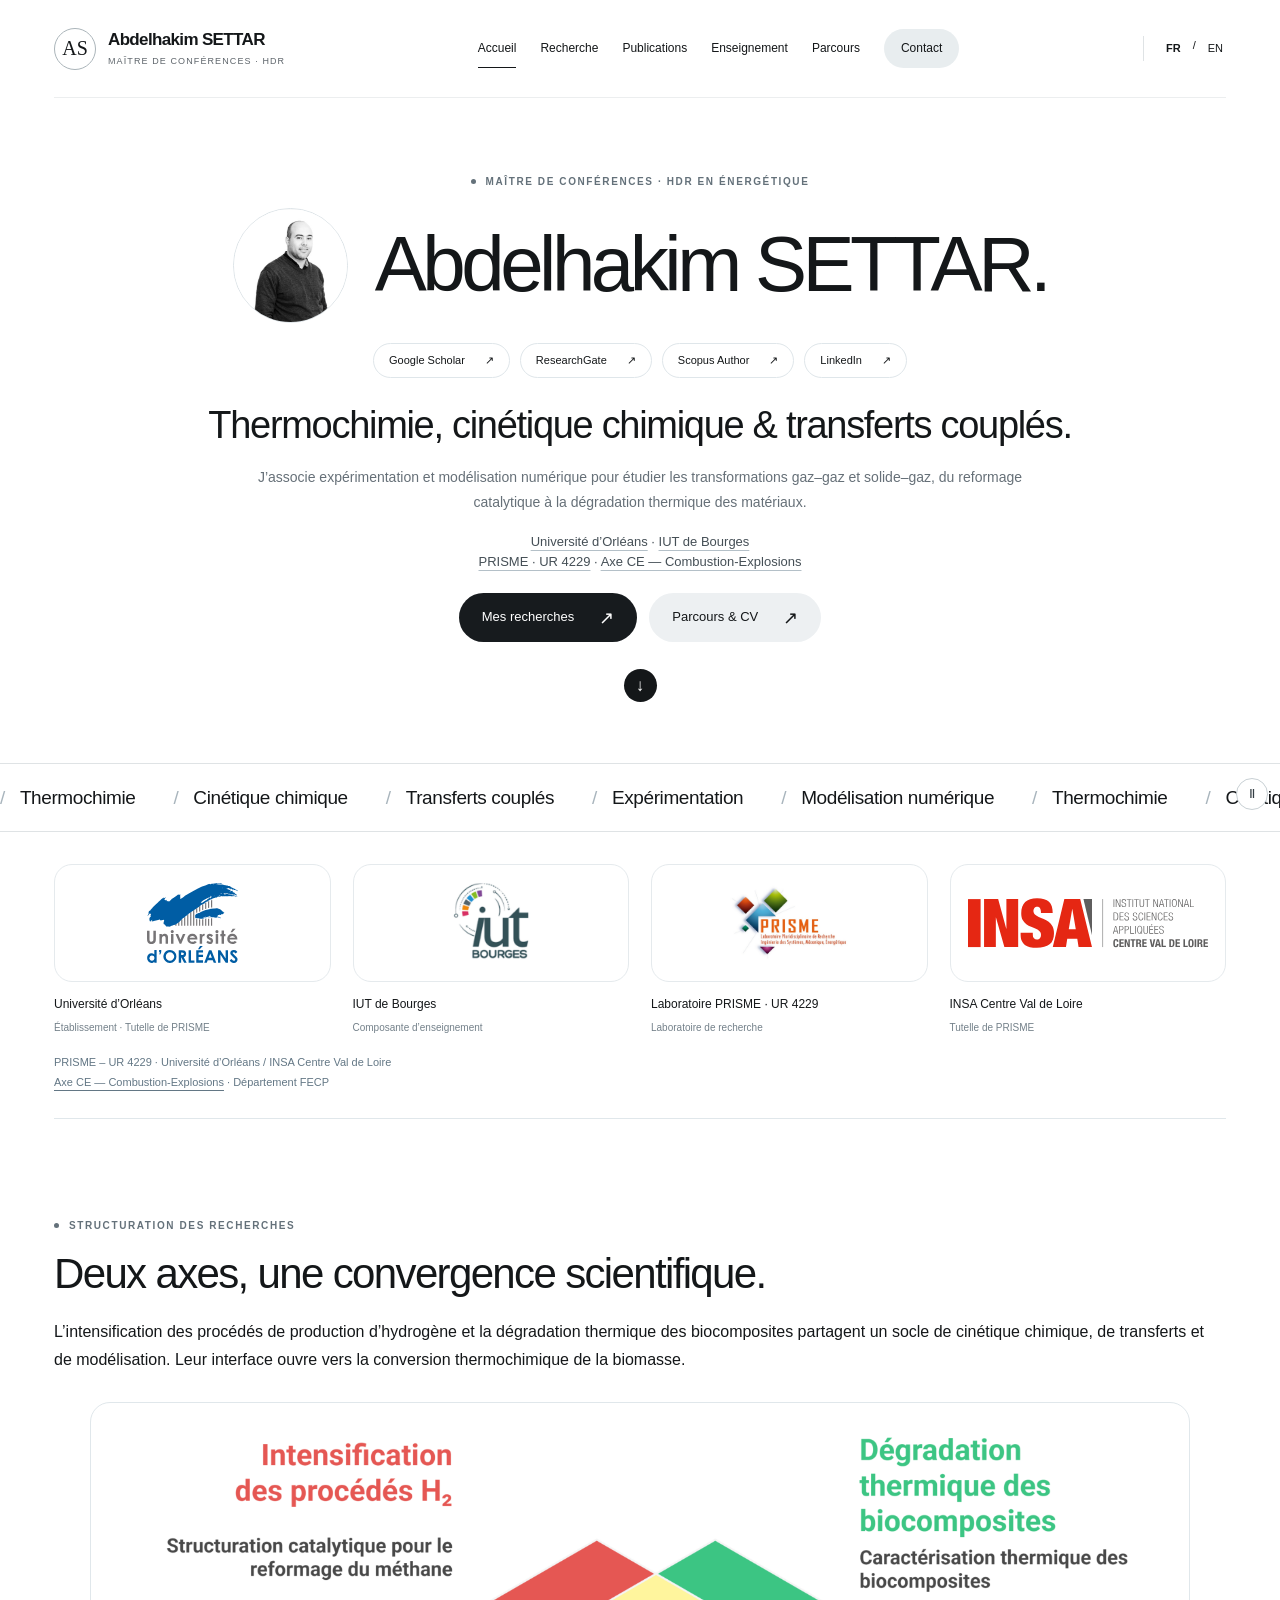
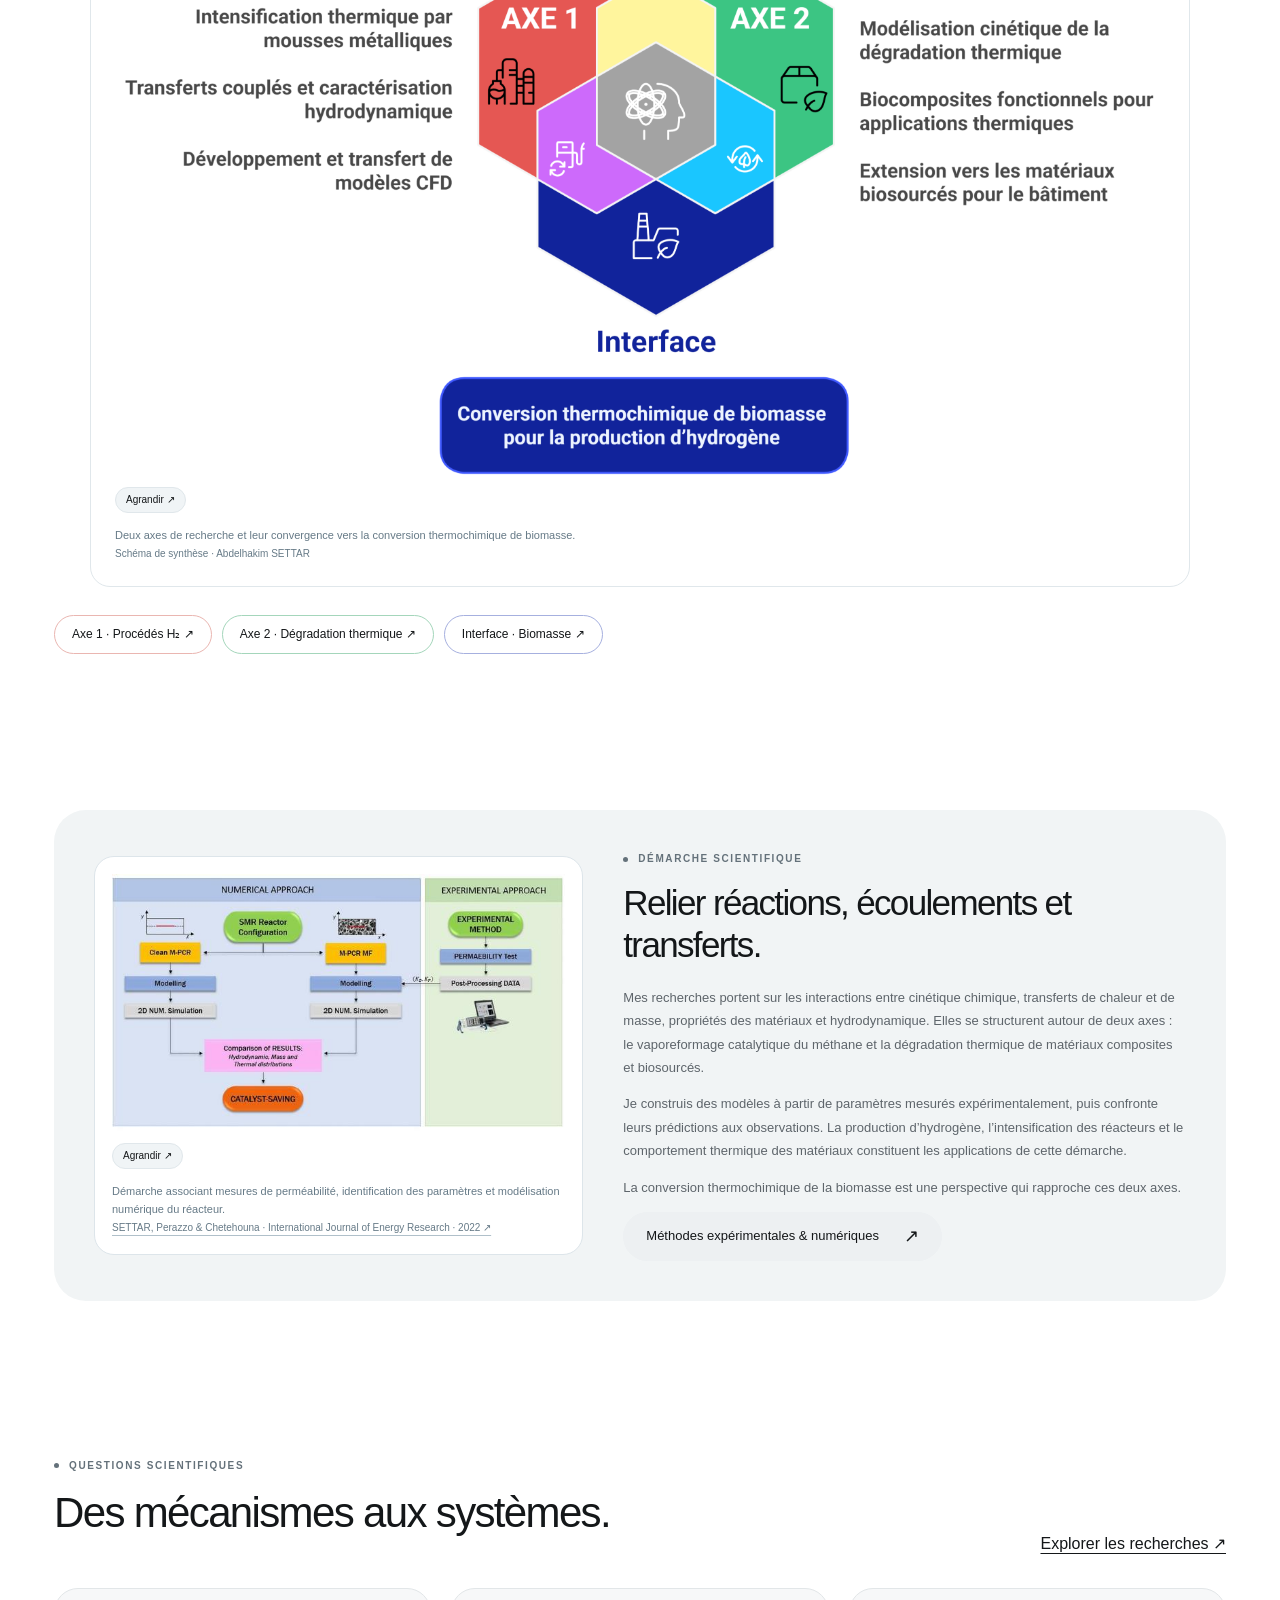
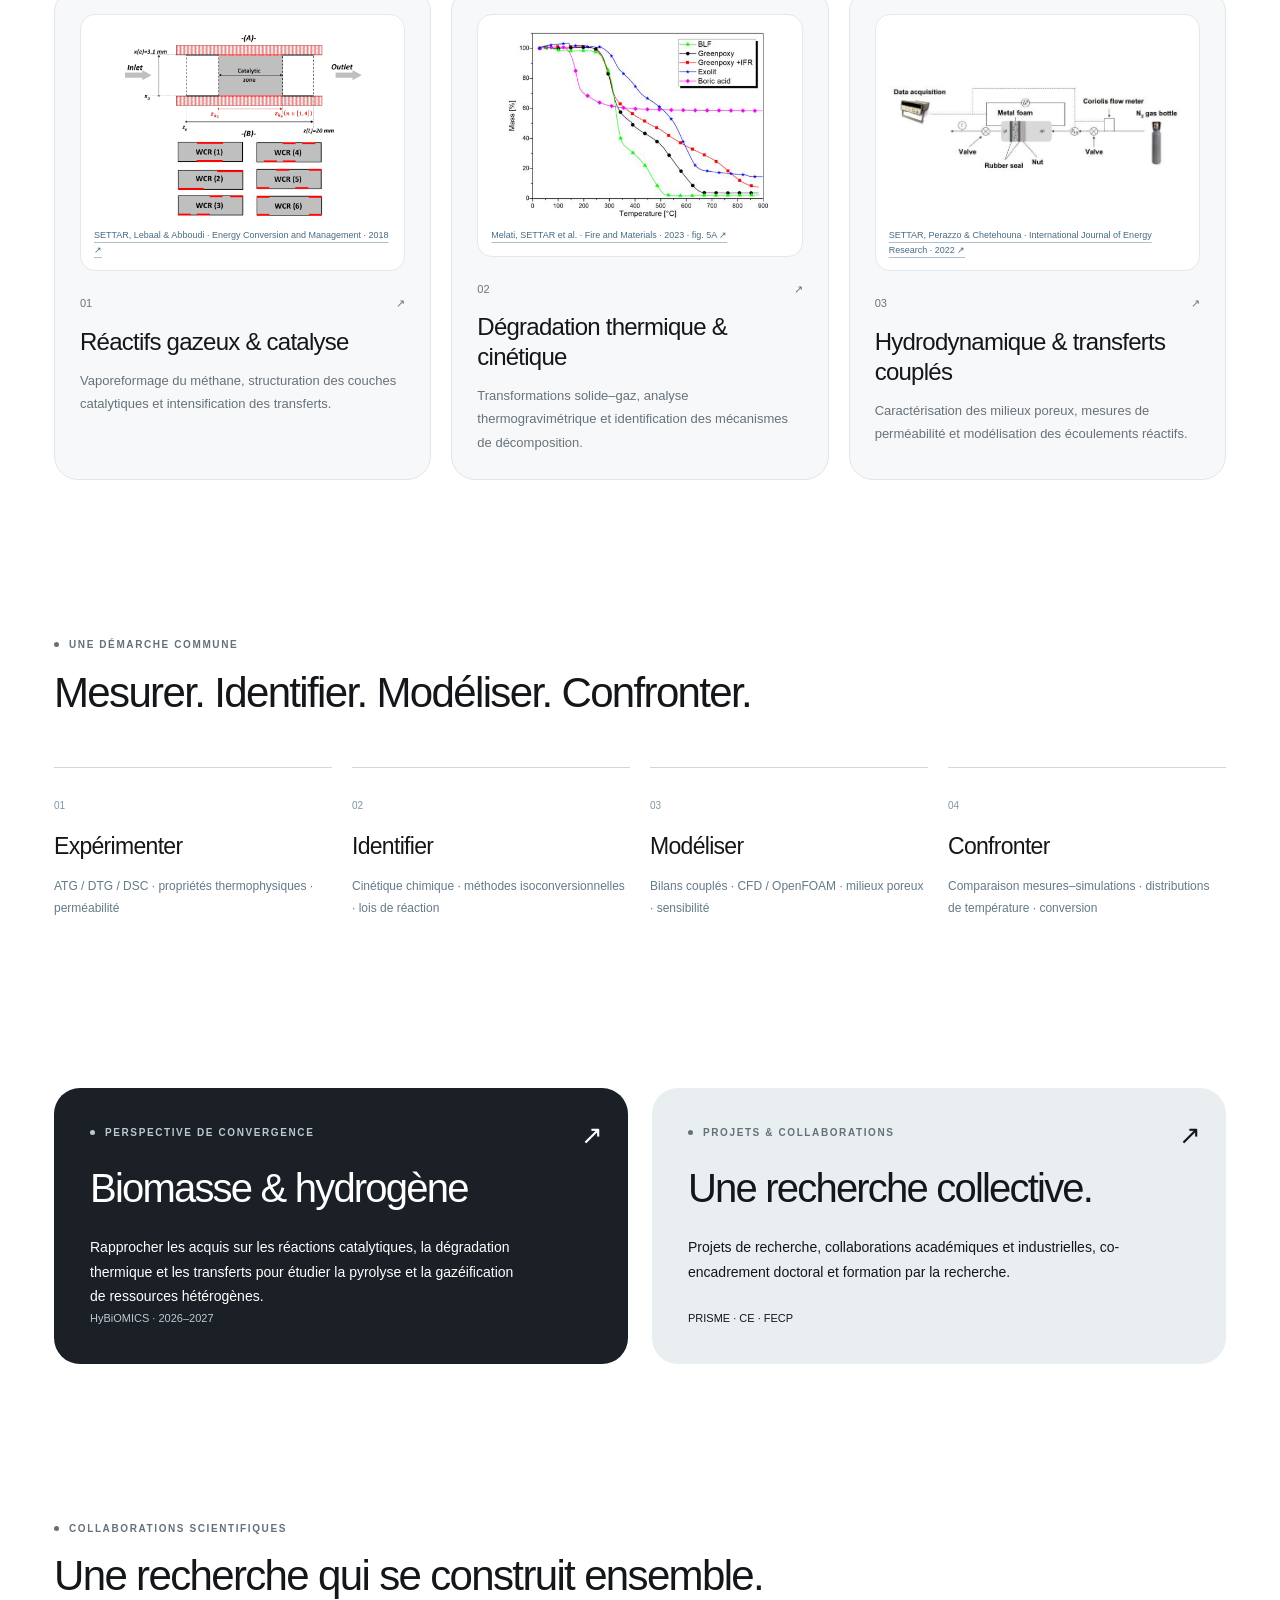
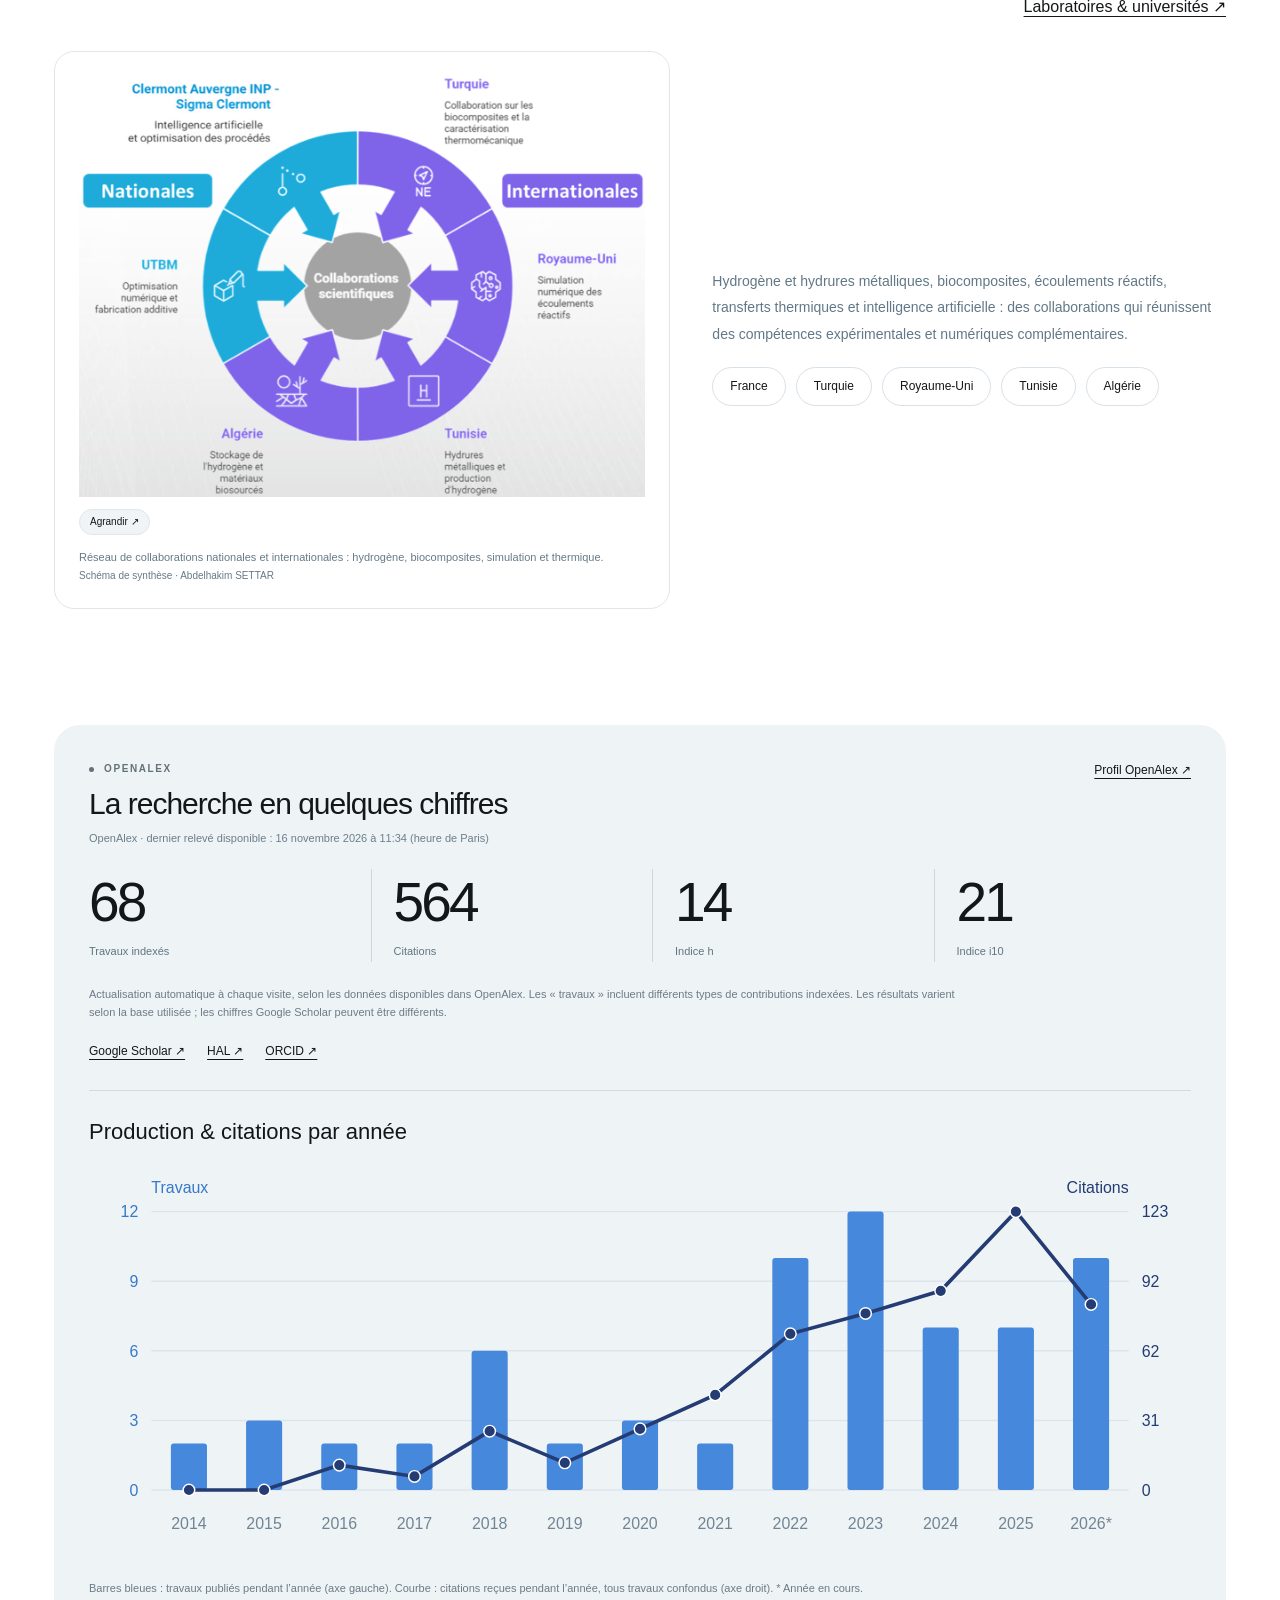
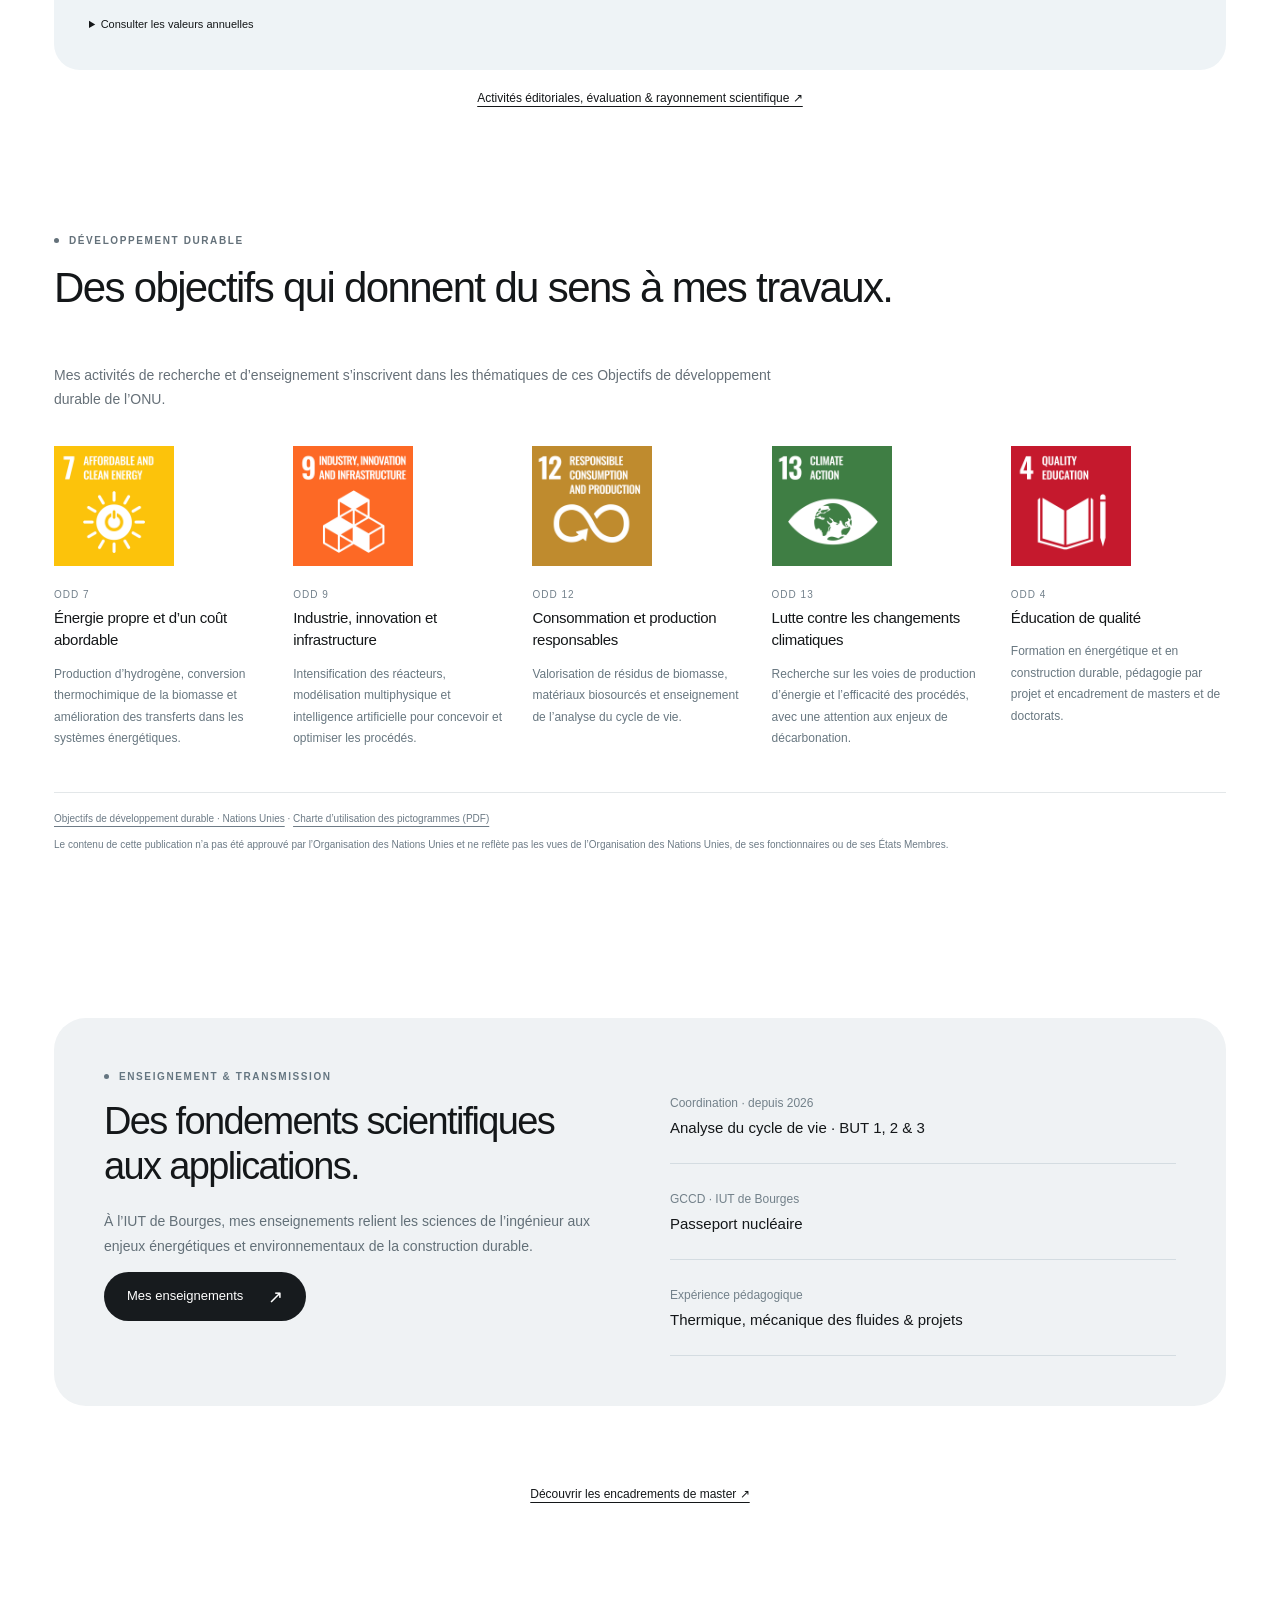
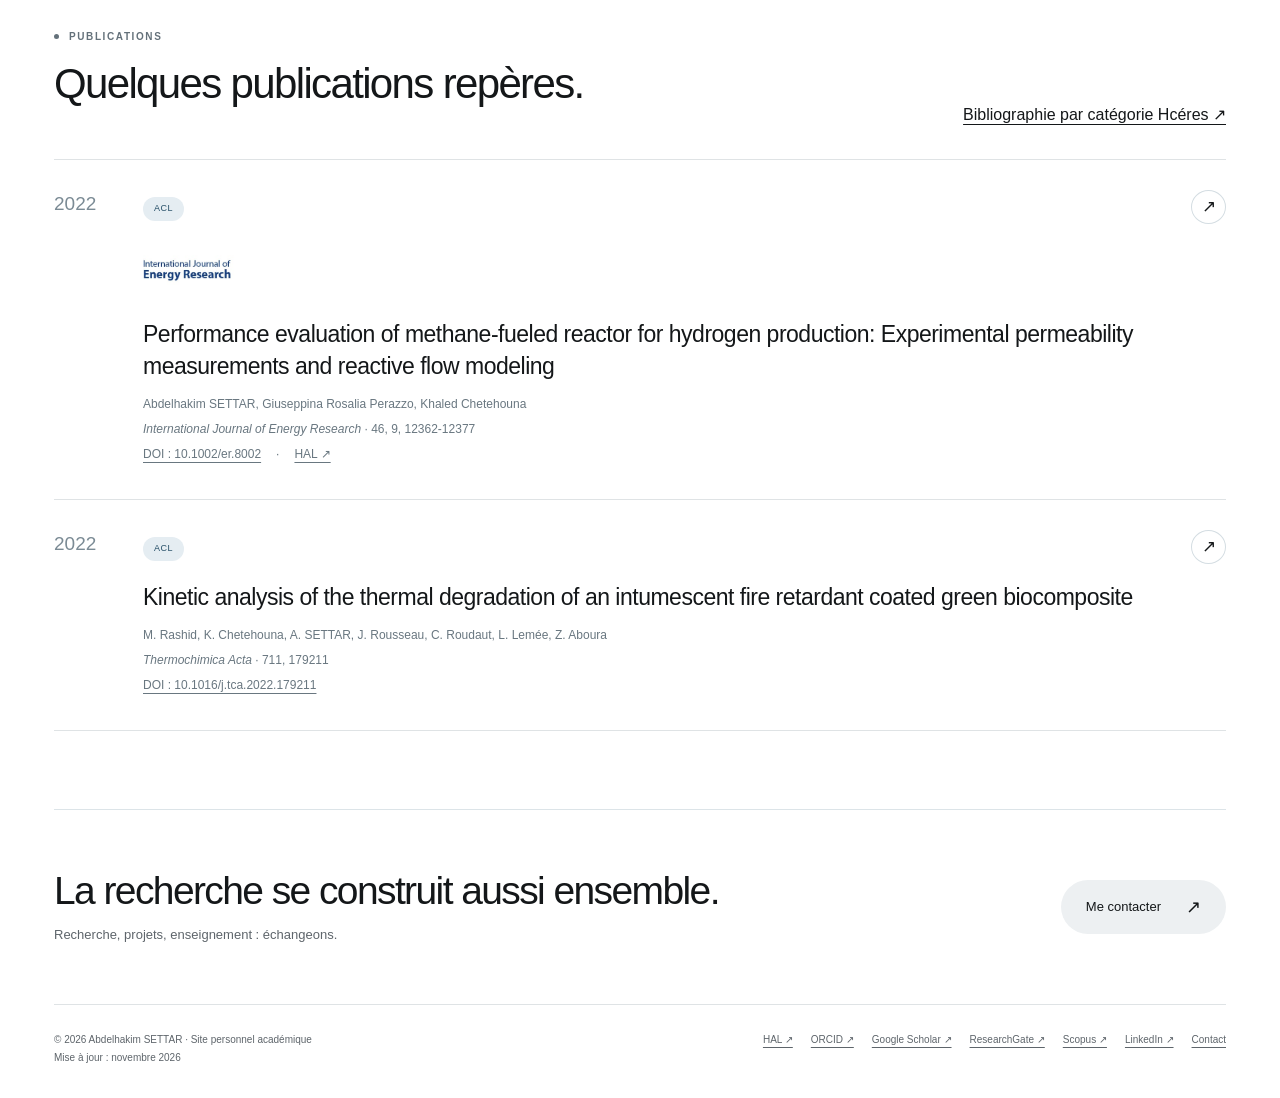
==== commit 687ce0f7: "Localize research diagrams and add public visit statistics Use the author's replacement collaboratio" ====
--- a/index.html
+++ b/index.html
@@ -1 +1 @@
-<!doctype html><html lang="fr"><head><meta charset="utf-8"><meta name="viewport" content="width=device-width,initial-scale=1"><title>Abdelhakim SETTAR — Recherche &amp; enseignement</title><meta name="description" content="Abdelhakim SETTAR, maître de conférences HDR : thermochimie, cinétique chimique, transferts couplés, méthodes expérimentales et modélisation numérique."><meta name="theme-color" content="#172c34"><link rel="canonical" href="https://abdelhakim-settar.github.io/fr.html"><link rel="alternate" hreflang="fr" href="https://abdelhakim-settar.github.io/fr.html"><link rel="alternate" hreflang="en" href="https://abdelhakim-settar.github.io/en.html"><link rel="alternate" hreflang="x-default" href="https://abdelhakim-settar.github.io/en.html"><meta property="og:title" content="Abdelhakim SETTAR — Recherche &amp; enseignement"><meta property="og:description" content="Abdelhakim SETTAR, maître de conférences HDR : thermochimie, cinétique chimique, transferts couplés, méthodes expérimentales et modélisation numérique."><meta property="og:type" content="profile"><meta property="og:url" content="https://abdelhakim-settar.github.io/fr.html"><meta property="og:locale" content="fr_FR"><link rel="icon" type="image/svg+xml" href="/favicon.svg"><link rel="stylesheet" href="/style.css"><script src="/app.js" defer></script><script type="application/ld+json">{"@context": "https://schema.org", "@type": "ProfilePage", "inLanguage": "fr", "url": "https://abdelhakim-settar.github.io/fr.html", "name": "Abdelhakim Settar — Recherche & enseignement", "mainEntity": {"@type": "Person", "name": "Abdelhakim SETTAR", "jobTitle": "Maître de conférences HDR", "affiliation": [{"@type": "Organization", "name": "Université d’Orléans · IUT de Bourges", "url": "https://www.univ-orleans.fr/fr/iut-bourges"}, {"@type": "Organization", "name": "PRISME UR 4229 · Université d’Orléans / INSA Centre Val de Loire · FECP · CE — Combustion-Explosions", "url": "https://www.univ-orleans.fr/fr/prisme/la-recherche/departement-fecp/axe-combustion-explosions"}], "email": "mailto:abdelhakim.settar@univ-orleans.fr", "sameAs": ["https://cv.hal.science/abdelhakim-settar", "https://orcid.org/0000-0002-2147-880X", "https://www.linkedin.com/in/abdelhakim-settar-b4479660", "https://openalex.org/A5042702773", "https://scholar.google.fr/citations?user=sCTY_ZgAAAAJ&hl=fr", "https://www.researchgate.net/profile/Abdelhakim-Settar", "https://www.scopus.com/inward/authorDetails.url?authorID=56656576100&partnerID=MN8TOARS"], "knowsAbout": ["Thermochemistry", "Chemical kinetics", "Heat and mass transfer", "Catalytic methane steam reforming", "Thermal degradation", "Porous media", "Thermogravimetric analysis", "Computational fluid dynamics"], "image": "https://abdelhakim-settar.github.io/portrait-abdelhakim-settar.png"}}</script></head><body><a class="skip" href="#main">Aller au contenu</a><div class="shell"><header class="top"><a class="brand" href="/fr.html"><span class="monogram" aria-hidden="true">AS</span><span><strong>Abdelhakim SETTAR</strong><small>Maître de conférences · HDR</small></span></a><nav class="nav" aria-label="Navigation principale"><a href="/fr.html" aria-current="page">Accueil</a><a href="/fr-recherche.html" >Recherche</a><a href="/fr-publications.html" >Publications</a><a href="/fr-enseignement.html" >Enseignement</a><a href="/fr-parcours.html" >Parcours</a><a href="/fr-contact.html" >Contact</a></nav><nav class="languages" aria-label="Langue"><a href="/fr.html" lang="fr" hreflang="fr" class="selected" aria-current="true">FR</a><span aria-hidden="true">/</span><a href="/en.html" lang="en" hreflang="en" class="" >EN</a></nav></header><main id="main"><section class="hero scientific-hero"><div class="eyebrow">Maître de conférences · HDR en énergétique</div><div class="hero-identity"><a class="portrait-link" href="https://www.linkedin.com/in/abdelhakim-settar-b4479660/" aria-label="Mon profil LinkedIn"><img class="portrait" src="/portrait-abdelhakim-settar.png" alt="Abdelhakim SETTAR" width="124" height="124" fetchpriority="high"></a><h1>Abdelhakim <span>SETTAR.</span></h1></div><div class="profile-links" aria-label="Profils scientifiques et professionnels"><span class="profile-links-label">Mes profils</span><a href="https://scholar.google.fr/citations?user=sCTY_ZgAAAAJ&amp;hl=fr">Google Scholar <span aria-hidden="true">↗</span></a><a href="https://www.researchgate.net/profile/Abdelhakim-Settar">ResearchGate <span aria-hidden="true">↗</span></a><a href="https://www.scopus.com/inward/authorDetails.url?authorID=56656576100&amp;partnerID=MN8TOARS">Scopus Author <span aria-hidden="true">↗</span></a><a href="https://www.linkedin.com/in/abdelhakim-settar-b4479660/">LinkedIn <span aria-hidden="true">↗</span></a></div><p class="hero-speciality">Thermochimie, cinétique chimique & transferts couplés.</p><p class="lead">J’associe expérimentation et modélisation numérique pour étudier les transformations gaz–gaz et solide–gaz, du reformage catalytique à la dégradation thermique des matériaux.</p><p class="role"><a href="https://www.univ-orleans.fr/fr">Université d’Orléans</a> · <a href="https://www.univ-orleans.fr/fr/iut-bourges">IUT de Bourges</a><br><a href="https://www.univ-orleans.fr/fr/prisme">PRISME · UR 4229</a> · <a href="https://www.univ-orleans.fr/fr/prisme/la-recherche/departement-fecp/axe-combustion-explosions">Axe CE — Combustion-Explosions</a></p><div class="actions"><a class="button primary" href="/fr-recherche.html">Mes recherches<span class="arrow" aria-hidden="true">↗</span></a><a class="button " href="/fr-parcours.html">Parcours & CV<span class="arrow" aria-hidden="true">↗</span></a></div><a class="hero-scroll" href="#profil" aria-label="Découvrir ma démarche scientifique">↓</a></section><div class="topic-ticker"><div class="ticker-track"><div class="ticker-copy"><span>Thermochimie</span><span>Cinétique chimique</span><span>Transferts couplés</span><span>Expérimentation</span><span>Modélisation numérique</span></div><div class="ticker-copy" aria-hidden="true"><span>Thermochimie</span><span>Cinétique chimique</span><span>Transferts couplés</span><span>Expérimentation</span><span>Modélisation numérique</span></div></div><button class="motion-toggle" aria-label="Mettre le défilement en pause" aria-pressed="false">Ⅱ</button></div><div class="institution-logos" aria-label="Affiliations institutionnelles"><a href="https://www.univ-orleans.fr/fr" class="institution-logo"><span class="logo-wrap "><img src="/logo-universite-orleans.svg" alt="Université d’Orléans" width="180" height="80" loading="lazy"></span><strong>Université d’Orléans</strong><small>Établissement · Tutelle de PRISME</small></a><a href="https://www.univ-orleans.fr/fr/iut-bourges" class="institution-logo"><span class="logo-wrap "><img src="/logo-iut-bourges-couleur.png" alt="IUT de Bourges" width="180" height="80" loading="lazy"></span><strong>IUT de Bourges</strong><small>Composante d’enseignement</small></a><a href="https://www.univ-orleans.fr/fr/prisme" class="institution-logo"><span class="logo-wrap "><img src="/logo-prisme-couleur.png" alt="Laboratoire PRISME · UR 4229" width="180" height="80" loading="lazy"></span><strong>Laboratoire PRISME · UR 4229</strong><small>Laboratoire de recherche</small></a><a href="https://www.insa-centrevaldeloire.fr/" class="institution-logo"><span class="logo-wrap "><img src="/logo-insa-cvl.svg" alt="INSA Centre Val de Loire" width="180" height="80" loading="lazy"></span><strong>INSA Centre Val de Loire</strong><small>Tutelle de PRISME</small></a></div><p class="affiliation-context">PRISME – UR 4229 · Université d’Orléans / INSA Centre Val de Loire<br><a href="https://www.univ-orleans.fr/fr/prisme/la-recherche/departement-fecp/axe-combustion-explosions">Axe CE — Combustion-Explosions</a> · Département FECP</p><section id="structuration" class="section reveal"><div class="eyebrow">Structuration des recherches</div><h2>Deux axes, une convergence scientifique.</h2><p>L’intensification des procédés de production d’hydrogène et la dégradation thermique des biocomposites partagent un socle de cinétique chimique, de transferts et de modélisation. Leur interface ouvre vers la conversion thermochimique de la biomasse.</p><figure class="source-figure synthesis-figure synthesis-axes"><a class="figure-enlarge" href="/schema-structuration-recherches.png" target="_blank" rel="noopener" aria-label="Agrandir le schéma"><img src="/schema-structuration-recherches.png" alt="Deux axes de recherche et leur convergence vers la conversion thermochimique de biomasse." width="3091" height="1908" lang="fr" loading="lazy" decoding="async"><span class="enlarge-label">Agrandir ↗</span></a><figcaption>Deux axes de recherche et leur convergence vers la conversion thermochimique de biomasse.<br><span>Schéma de synthèse · Abdelhakim SETTAR</span></figcaption></figure><div class="structure-links"><a href="/fr-recherche.html#reactions-gazeuses">Axe 1 · Procédés H₂ ↗</a><a href="/fr-recherche.html#degradation">Axe 2 · Dégradation thermique ↗</a><a href="/fr-recherche.html#perspectives">Interface · Biomasse ↗</a></div></section><section class="section reveal" id="profil"><div class="about-panel scientific-about"><figure class="source-figure research-visual"><a class="figure-enlarge" href="/figure-experiment-model-settar-2022.jpg" target="_blank" rel="noopener" aria-label="Agrandir la figure"><img src="/figure-experiment-model-settar-2022.jpg" alt="Démarche associant mesures de perméabilité, identification des paramètres et modélisation numérique du réacteur." width="660" height="374" loading="lazy" decoding="async"><span class="enlarge-label">Agrandir ↗</span></a><figcaption>Démarche associant mesures de perméabilité, identification des paramètres et modélisation numérique du réacteur.<br><span><a href="https://doi.org/10.1002/er.8002" title="Performance evaluation of methane‐fueled reactor for hydrogen production: Experimental permeability measurements and reactive flow modeling">SETTAR, Perazzo &amp; Chetehouna · International Journal of Energy Research · 2022 ↗</a></span></figcaption></figure><div><div class="eyebrow">Démarche scientifique</div><h2>Relier réactions, écoulements et transferts.</h2><p>Mes recherches portent sur les interactions entre cinétique chimique, transferts de chaleur et de masse, propriétés des matériaux et hydrodynamique. Elles se structurent autour de deux axes : le vaporeformage catalytique du méthane et la dégradation thermique de matériaux composites et biosourcés.</p><p>Je construis des modèles à partir de paramètres mesurés expérimentalement, puis confronte leurs prédictions aux observations. La production d’hydrogène, l’intensification des réacteurs et le comportement thermique des matériaux constituent les applications de cette démarche.</p><p>La conversion thermochimique de la biomasse est une perspective qui rapproche ces deux axes.</p><a class="button " href="/fr-recherche.html#methodes">Méthodes expérimentales & numériques<span class="arrow" aria-hidden="true">↗</span></a></div></div></section><section class="section"><div class="section-heading"><div><div class="eyebrow">Questions scientifiques</div><h2>Des mécanismes aux systèmes.</h2></div><a href="/fr-recherche.html">Explorer les recherches ↗</a></div><div class="research-cards"><article class="research-card reveal"><figure class="source-figure research-visual"><img src="/figure-catalyst-distribution-settar-2018.png" alt="Domaine du réacteur et différentes configurations des couches catalytiques." width="770" height="608" loading="lazy" decoding="async"><figcaption><span><a href="https://doi.org/10.1016/j.enconman.2018.09.038" title="Numerical analysis of catalytic-coated walls of an indirect internal reforming solid oxide fuel cell: Influence of catalyst coating distribution on the reformer efficiency">SETTAR, Lebaal &amp; Abboudi · Energy Conversion and Management · 2018 ↗</a></span></figcaption></figure><div class="card-number"><span>01</span><span aria-hidden="true">↗</span></div><h3><a href="/fr-recherche.html#reactions-gazeuses">Réactifs gazeux & catalyse</a></h3><p>Vaporeformage du méthane, structuration des couches catalytiques et intensification des transferts.</p></article><article class="research-card reveal"><figure class="source-figure research-visual"><img src="/figure-tga-melati-2023.png" alt="Courbes thermogravimétriques des constituants et matériaux biosourcés étudiés." width="494" height="345" loading="lazy" decoding="async"><figcaption><span><a href="https://doi.org/10.1002/fam.3181" title="Intumescent fire‐retardant performance and small‐scale reaction mechanism on banana/bio‐epoxy composites">Melati, SETTAR et al. · Fire and Materials · 2023 · fig. 5A ↗</a></span></figcaption></figure><div class="card-number"><span>02</span><span aria-hidden="true">↗</span></div><h3><a href="/fr-recherche.html#degradation">Dégradation thermique & cinétique</a></h3><p>Transformations solide–gaz, analyse thermogravimétrique et identification des mécanismes de décomposition.</p></article><article class="research-card reveal"><figure class="source-figure research-visual"><img src="/figure-permeability-settar-2022.jpg" alt="Banc de caractérisation de la perméabilité des mousses métalliques." width="673" height="230" loading="lazy" decoding="async"><figcaption><span><a href="https://doi.org/10.1002/er.8002" title="Performance evaluation of methane‐fueled reactor for hydrogen production: Experimental permeability measurements and reactive flow modeling">SETTAR, Perazzo &amp; Chetehouna · International Journal of Energy Research · 2022 ↗</a></span></figcaption></figure><div class="card-number"><span>03</span><span aria-hidden="true">↗</span></div><h3><a href="/fr-recherche.html#transferts">Hydrodynamique & transferts couplés</a></h3><p>Caractérisation des milieux poreux, mesures de perméabilité et modélisation des écoulements réactifs.</p></article></div></section><section class="section reveal"><div class="section-heading"><div><div class="eyebrow">Une démarche commune</div><h2>Mesurer. Identifier. Modéliser. Confronter.</h2></div></div><div class="method-grid"><div><span class="method-index">01</span><h3>Expérimenter</h3><p>ATG / DTG / DSC · propriétés thermophysiques · perméabilité</p></div><div><span class="method-index">02</span><h3>Identifier</h3><p>Cinétique chimique · méthodes isoconversionnelles · lois de réaction</p></div><div><span class="method-index">03</span><h3>Modéliser</h3><p>Bilans couplés · CFD / OpenFOAM · milieux poreux · sensibilité</p></div><div><span class="method-index">04</span><h3>Confronter</h3><p>Comparaison mesures–simulations · distributions de température · conversion</p></div></div></section><section class="section reveal"><div class="project-overview"><a class="project-preview dark" href="/fr-recherche.html#perspectives"><div><div class="eyebrow">Perspective de convergence</div><h3>Biomasse & hydrogène</h3><p>Rapprocher les acquis sur les réactions catalytiques, la dégradation thermique et les transferts pour étudier la pyrolyse et la gazéification de ressources hétérogènes.</p></div><small>HyBiOMICS · 2026–2027</small><span class="project-arrow" aria-hidden="true">↗</span></a><a class="project-preview" href="/fr-recherche.html#projects"><div><div class="eyebrow">Projets & collaborations</div><h3>Une recherche collective.</h3><p>Projets de recherche, collaborations académiques et industrielles, co-encadrement doctoral et formation par la recherche.</p></div><small>PRISME · CE · FECP</small><span class="project-arrow" aria-hidden="true">↗</span></a></div></section><section class="section reveal" id="collaborations"><div class="section-heading"><div><div class="eyebrow">Collaborations scientifiques</div><h2>Une recherche qui se construit ensemble.</h2></div><a href="/fr-recherche.html#collaborations">Les collègues & laboratoires ↗</a></div><div class="collaborations-overview"><figure class="source-figure synthesis-figure synthesis-network"><a class="figure-enlarge" href="/schema-collaborations-scientifiques.png" target="_blank" rel="noopener" aria-label="Agrandir le schéma"><img src="/schema-collaborations-scientifiques.png" alt="Réseau de collaborations nationales et internationales : hydrogène, biocomposites, simulation et thermique." width="1193" height="885" lang="fr" loading="lazy" decoding="async"><span class="enlarge-label">Agrandir ↗</span></a><figcaption>Réseau de collaborations nationales et internationales : hydrogène, biocomposites, simulation et thermique.<br><span>Schéma de synthèse · Abdelhakim SETTAR</span></figcaption></figure><div><p>Hydrogène et hydrures métalliques, biocomposites, écoulements réactifs, transferts thermiques et intelligence artificielle : des collaborations qui réunissent des compétences expérimentales et numériques complémentaires.</p><div class="country-list"><a href="/fr-recherche.html#collaborations">France</a><a href="/fr-recherche.html#collaborations">Turquie</a><a href="/fr-recherche.html#collaborations">Royaume-Uni</a><a href="/fr-recherche.html#collaborations">Tunisie</a><a href="/fr-recherche.html#collaborations">Algérie</a></div></div></div></section><section class="metrics-panel " data-bibliometrics aria-label="Indicateurs bibliométriques OpenAlex"><div class="metrics-header"><div><div class="eyebrow">OpenAlex</div><h2>La recherche en quelques chiffres</h2></div><a href="https://openalex.org/A5042702773">Profil OpenAlex ↗</a></div><p class="metrics-status" data-metrics-status role="status">OpenAlex · dernier relevé disponible : 16 novembre 2026</p><div class="metrics-grid"><div class="metric"><strong class="metric-value" data-metric="works">68</strong><span class="metric-label">Travaux indexés</span></div><div class="metric"><strong class="metric-value" data-metric="citations">564</strong><span class="metric-label">Citations</span></div><div class="metric"><strong class="metric-value" data-metric="h">14</strong><span class="metric-label">Indice h</span></div><div class="metric"><strong class="metric-value" data-metric="i10">21</strong><span class="metric-label">Indice i10</span></div></div><p class="metrics-note">Actualisation automatique à chaque visite, selon les données disponibles dans OpenAlex. Les « travaux » incluent différents types de contributions indexées. Les résultats varient selon la base utilisée ; les chiffres Google Scholar peuvent être différents.</p><div class="metrics-links"><a href="https://scholar.google.fr/citations?user=sCTY_ZgAAAAJ&amp;hl=fr">Google Scholar ↗</a><a href="https://cv.hal.science/abdelhakim-settar">HAL ↗</a><a href="https://orcid.org/0000-0002-2147-880X">ORCID ↗</a></div><div class="output-trend"><h3>Production & citations par année</h3><div class="annual-chart-scroll"><div data-output-trends></div></div><p class="metrics-note">Barres bleues : travaux publiés pendant l’année (axe gauche). Courbe : citations reçues pendant l’année, tous travaux confondus (axe droit). * Année en cours.</p><details><summary>Consulter les valeurs annuelles</summary><table class="annual-values"><thead><tr><th>Année</th><th>Travaux</th><th>Citations</th></tr></thead><tbody data-output-years><tr><th scope="row">2014</th><td>2</td><td>0</td></tr><tr><th scope="row">2015</th><td>3</td><td>0</td></tr><tr><th scope="row">2016</th><td>2</td><td>11</td></tr><tr><th scope="row">2017</th><td>2</td><td>6</td></tr><tr><th scope="row">2018</th><td>6</td><td>26</td></tr><tr><th scope="row">2019</th><td>2</td><td>12</td></tr><tr><th scope="row">2020</th><td>3</td><td>27</td></tr><tr><th scope="row">2021</th><td>2</td><td>42</td></tr><tr><th scope="row">2022</th><td>10</td><td>69</td></tr><tr><th scope="row">2023</th><td>12</td><td>78</td></tr><tr><th scope="row">2024</th><td>7</td><td>88</td></tr><tr><th scope="row">2025</th><td>7</td><td>123</td></tr><tr><th scope="row">2026</th><td>10</td><td>82</td></tr></tbody></table></details></div></section><script type="application/json" id="bibliometrics-snapshot">{"retrieved_at": "2026-11-16T10:34:13.700385+00:00", "data": {"id": "https://openalex.org/A5042702773", "display_name": "Abdelhakim Settar", "orcid": "https://orcid.org/0000-0002-2147-880X", "works_count": 68, "cited_by_count": 564, "summary_stats": {"2yr_mean_citedness": 2.375, "h_index": 14, "i10_index": 21}, "counts_by_year": [{"year": 2014, "works_count": 2, "oa_works_count": 0, "cited_by_count": 0}, {"year": 2015, "works_count": 3, "oa_works_count": 1, "cited_by_count": 0}, {"year": 2016, "works_count": 2, "oa_works_count": 1, "cited_by_count": 11}, {"year": 2017, "works_count": 2, "oa_works_count": 0, "cited_by_count": 6}, {"year": 2018, "works_count": 6, "oa_works_count": 1, "cited_by_count": 26}, {"year": 2019, "works_count": 2, "oa_works_count": 1, "cited_by_count": 12}, {"year": 2020, "works_count": 3, "oa_works_count": 1, "cited_by_count": 27}, {"year": 2021, "works_count": 2, "oa_works_count": 1, "cited_by_count": 42}, {"year": 2022, "works_count": 10, "oa_works_count": 5, "cited_by_count": 69}, {"year": 2023, "works_count": 12, "oa_works_count": 6, "cited_by_count": 78}, {"year": 2024, "works_count": 7, "oa_works_count": 2, "cited_by_count": 88}, {"year": 2025, "works_count": 7, "oa_works_count": 3, "cited_by_count": 123}, {"year": 2026, "works_count": 10, "oa_works_count": 7, "cited_by_count": 82}]}}</script><p class="service-home-link"><a href="/fr-parcours.html#service">Activités éditoriales, évaluation & rayonnement scientifique ↗</a></p><section class="section sdg-section reveal" id="sustainability"><div class="section-heading"><div><div class="eyebrow">Développement durable</div><h2>Des objectifs qui donnent du sens à mes travaux.</h2></div></div><p class="sdg-intro">Mes activités de recherche et d’enseignement s’inscrivent dans les thématiques de ces Objectifs de développement durable de l’ONU.</p><div class="sdg-grid"><article class="sdg-card"><a href="https://sdgs.un.org/goals/goal7" aria-label="ODD 7 — Énergie propre et d’un coût abordable"><img src="/sdg-07.png" alt="Objectif 7 — Affordable and clean energy" width="120" height="120" loading="lazy"></a><h3><span>ODD 7</span>Énergie propre et d’un coût abordable</h3><p>Production d’hydrogène, conversion thermochimique de la biomasse et amélioration des transferts dans les systèmes énergétiques.</p></article><article class="sdg-card"><a href="https://sdgs.un.org/goals/goal9" aria-label="ODD 9 — Industrie, innovation et infrastructure"><img src="/sdg-09.png" alt="Objectif 9 — Industry, innovation and infrastructure" width="120" height="120" loading="lazy"></a><h3><span>ODD 9</span>Industrie, innovation et infrastructure</h3><p>Intensification des réacteurs, modélisation multiphysique et intelligence artificielle pour concevoir et optimiser les procédés.</p></article><article class="sdg-card"><a href="https://sdgs.un.org/goals/goal12" aria-label="ODD 12 — Consommation et production responsables"><img src="/sdg-12.png" alt="Objectif 12 — Responsible consumption and production" width="120" height="120" loading="lazy"></a><h3><span>ODD 12</span>Consommation et production responsables</h3><p>Valorisation de résidus de biomasse, matériaux biosourcés et enseignement de l’analyse du cycle de vie.</p></article><article class="sdg-card"><a href="https://sdgs.un.org/goals/goal13" aria-label="ODD 13 — Lutte contre les changements climatiques"><img src="/sdg-13.png" alt="Objectif 13 — Climate action" width="120" height="120" loading="lazy"></a><h3><span>ODD 13</span>Lutte contre les changements climatiques</h3><p>Recherche sur les voies de production d’énergie et l’efficacité des procédés, avec une attention aux enjeux de décarbonation.</p></article><article class="sdg-card"><a href="https://sdgs.un.org/goals/goal4" aria-label="ODD 4 — Éducation de qualité"><img src="/sdg-04.png" alt="Objectif 4 — Quality education" width="120" height="120" loading="lazy"></a><h3><span>ODD 4</span>Éducation de qualité</h3><p>Formation en énergétique et en construction durable, pédagogie par projet et encadrement de masters et de doctorats.</p></article></div><div class="sdg-credits"><p><a href="https://www.un.org/sustainabledevelopment">Objectifs de développement durable · Nations Unies</a> · <a href="/sdg-guidelines.pdf">Charte d’utilisation des pictogrammes (PDF)</a></p><p>Le contenu de cette publication n’a pas été approuvé par l’Organisation des Nations Unies et ne reflète pas les vues de l’Organisation des Nations Unies, de ses fonctionnaires ou de ses États Membres.</p></div></section><section class="section reveal"><div class="feature"><div><div class="eyebrow">Enseignement & transmission</div><h2>Des fondements scientifiques aux applications.</h2><p>À l’IUT de Bourges, mes enseignements relient les sciences de l’ingénieur aux enjeux énergétiques et environnementaux de la construction durable.</p><a class="button " href="/fr-enseignement.html">Mes enseignements<span class="arrow" aria-hidden="true">↗</span></a></div><div class="feature-list"><div><small>Coordination · depuis 2026</small><strong>Analyse du cycle de vie · BUT 1, 2 & 3</strong></div><div><small>GCCD · IUT de Bourges</small><strong>Passeport nucléaire</strong></div><div><small>Expérience pédagogique</small><strong>Thermique, mécanique des fluides & projets</strong></div></div></div></section><p class="service-home-link"><a href="/fr-enseignement.html#masters">Découvrir les encadrements de master ↗</a></p><section class="section reveal"><div class="section-heading"><div><div class="eyebrow">Publications</div><h2>Quelques publications repères.</h2></div><a href="/fr-publications.html">Bibliographie par catégorie Hcéres ↗</a></div><article class="pub" data-publication data-year="2022" data-category="ACL"><div class="pub-year">2022</div><div><div class="pub-tags"><span class="tag hceres-tag">ACL</span></div><a class="journal-mark " href="https://onlinelibrary.wiley.com/journal/1099114X" aria-label="International Journal of Energy Research"><img src="/journal-ijer.jpg" alt="International Journal of Energy Research" width="260" height="52" loading="lazy"></a><h3 lang="en"><a href="https://doi.org/10.1002/er.8002">Performance evaluation of methane‐fueled reactor for hydrogen production: Experimental permeability measurements and reactive flow modeling</a></h3><p>Abdelhakim SETTAR, Giuseppina Rosalia Perazzo, Khaled Chetehouna</p><p><i>International Journal of Energy Research</i> · 46, 9, 12362-12377</p><p class="pub-identifiers"><a href="https://doi.org/10.1002/er.8002">DOI : 10.1002/er.8002</a> · <a href="https://hal.science/hal-05796381">HAL ↗</a></p></div><a class="pub-link" href="https://doi.org/10.1002/er.8002" aria-label="Consulter la référence">↗</a></article><article class="pub" data-publication data-year="2022" data-category="ACL"><div class="pub-year">2022</div><div><div class="pub-tags"><span class="tag hceres-tag">ACL</span></div><h3 lang="en"><a href="https://doi.org/10.1016/j.tca.2022.179211">Kinetic analysis of the thermal degradation of an intumescent fire retardant coated green biocomposite</a></h3><p>M. Rashid, K. Chetehouna, A. SETTAR, J. Rousseau, C. Roudaut, L. Lemée, Z. Aboura</p><p><i>Thermochimica Acta</i> · 711, 179211</p><p class="pub-identifiers"><a href="https://doi.org/10.1016/j.tca.2022.179211">DOI : 10.1016/j.tca.2022.179211</a></p></div><a class="pub-link" href="https://doi.org/10.1016/j.tca.2022.179211" aria-label="Consulter la référence">↗</a></article></section></main><footer><div class="footer-cta"><div><h2>La recherche se construit aussi ensemble.</h2><p>Recherche, projets, enseignement : échangeons.</p></div><a class="button " href="/fr-contact.html" >Me contacter<span class="arrow" aria-hidden="true">↗</span></a></div><div class="bottom"><div>© 2026 Abdelhakim SETTAR · Site personnel académique<br>Mise à jour : novembre 2026</div><div><a href="https://cv.hal.science/abdelhakim-settar">HAL ↗</a><a href="https://orcid.org/0000-0002-2147-880X">ORCID ↗</a><a href="https://scholar.google.fr/citations?user=sCTY_ZgAAAAJ&amp;hl=fr">Google Scholar ↗</a><a href="https://www.researchgate.net/profile/Abdelhakim-Settar">ResearchGate ↗</a><a href="https://www.scopus.com/inward/authorDetails.url?authorID=56656576100&amp;partnerID=MN8TOARS">Scopus ↗</a><a href="https://www.linkedin.com/in/abdelhakim-settar-b4479660/">LinkedIn ↗</a><a href="/fr-contact.html">Contact</a></div></div></footer></div></body></html>+<!doctype html><html lang="fr"><head><meta charset="utf-8"><meta name="viewport" content="width=device-width,initial-scale=1"><title>Abdelhakim SETTAR — Recherche &amp; enseignement</title><meta name="description" content="Abdelhakim SETTAR, maître de conférences HDR : thermochimie, cinétique chimique, transferts couplés, méthodes expérimentales et modélisation numérique."><meta name="theme-color" content="#172c34"><link rel="canonical" href="https://abdelhakim-settar.github.io/fr.html"><link rel="alternate" hreflang="fr" href="https://abdelhakim-settar.github.io/fr.html"><link rel="alternate" hreflang="en" href="https://abdelhakim-settar.github.io/en.html"><link rel="alternate" hreflang="x-default" href="https://abdelhakim-settar.github.io/en.html"><meta property="og:title" content="Abdelhakim SETTAR — Recherche &amp; enseignement"><meta property="og:description" content="Abdelhakim SETTAR, maître de conférences HDR : thermochimie, cinétique chimique, transferts couplés, méthodes expérimentales et modélisation numérique."><meta property="og:type" content="profile"><meta property="og:url" content="https://abdelhakim-settar.github.io/fr.html"><meta property="og:locale" content="fr_FR"><link rel="icon" type="image/svg+xml" href="/favicon.svg"><link rel="stylesheet" href="/style.css"><script src="/app.js" defer></script><script type="application/ld+json">{"@context": "https://schema.org", "@type": "ProfilePage", "inLanguage": "fr", "url": "https://abdelhakim-settar.github.io/fr.html", "name": "Abdelhakim Settar — Recherche & enseignement", "mainEntity": {"@type": "Person", "name": "Abdelhakim SETTAR", "jobTitle": "Maître de conférences HDR", "affiliation": [{"@type": "Organization", "name": "Université d’Orléans · IUT de Bourges", "url": "https://www.univ-orleans.fr/fr/iut-bourges"}, {"@type": "Organization", "name": "PRISME UR 4229 · Université d’Orléans / INSA Centre Val de Loire · FECP · CE — Combustion-Explosions", "url": "https://www.univ-orleans.fr/fr/prisme/la-recherche/departement-fecp/axe-combustion-explosions"}], "email": "mailto:abdelhakim.settar@univ-orleans.fr", "sameAs": ["https://cv.hal.science/abdelhakim-settar", "https://orcid.org/0000-0002-2147-880X", "https://www.linkedin.com/in/abdelhakim-settar-b4479660", "https://openalex.org/A5042702773", "https://scholar.google.fr/citations?user=sCTY_ZgAAAAJ&hl=fr", "https://www.researchgate.net/profile/Abdelhakim-Settar", "https://www.scopus.com/inward/authorDetails.url?authorID=56656576100&partnerID=MN8TOARS"], "knowsAbout": ["Thermochemistry", "Chemical kinetics", "Heat and mass transfer", "Catalytic methane steam reforming", "Thermal degradation", "Porous media", "Thermogravimetric analysis", "Computational fluid dynamics"], "image": "https://abdelhakim-settar.github.io/portrait-abdelhakim-settar.png"}}</script></head><body><a class="skip" href="#main">Aller au contenu</a><div class="shell"><header class="top"><a class="brand" href="/fr.html"><span class="monogram" aria-hidden="true">AS</span><span><strong>Abdelhakim SETTAR</strong><small>Maître de conférences · HDR</small></span></a><nav class="nav" aria-label="Navigation principale"><a href="/fr.html" aria-current="page">Accueil</a><a href="/fr-recherche.html" >Recherche</a><a href="/fr-publications.html" >Publications</a><a href="/fr-enseignement.html" >Enseignement</a><a href="/fr-parcours.html" >Parcours</a><a href="/fr-contact.html" >Contact</a></nav><nav class="languages" aria-label="Langue"><a href="/fr.html" lang="fr" hreflang="fr" class="selected" aria-current="true">FR</a><span aria-hidden="true">/</span><a href="/en.html" lang="en" hreflang="en" class="" >EN</a></nav></header><main id="main"><section class="hero scientific-hero"><div class="eyebrow">Maître de conférences · HDR en énergétique</div><div class="hero-identity"><a class="portrait-link" href="https://www.linkedin.com/in/abdelhakim-settar-b4479660/" aria-label="Mon profil LinkedIn"><img class="portrait" src="/portrait-abdelhakim-settar.png" alt="Abdelhakim SETTAR" width="124" height="124" fetchpriority="high"></a><h1>Abdelhakim <span>SETTAR.</span></h1></div><div class="profile-links" aria-label="Profils scientifiques et professionnels"><span class="profile-links-label">Mes profils</span><a href="https://scholar.google.fr/citations?user=sCTY_ZgAAAAJ&amp;hl=fr">Google Scholar <span aria-hidden="true">↗</span></a><a href="https://www.researchgate.net/profile/Abdelhakim-Settar">ResearchGate <span aria-hidden="true">↗</span></a><a href="https://www.scopus.com/inward/authorDetails.url?authorID=56656576100&amp;partnerID=MN8TOARS">Scopus Author <span aria-hidden="true">↗</span></a><a href="https://www.linkedin.com/in/abdelhakim-settar-b4479660/">LinkedIn <span aria-hidden="true">↗</span></a></div><p class="hero-speciality">Thermochimie, cinétique chimique & transferts couplés.</p><p class="lead">J’associe expérimentation et modélisation numérique pour étudier les transformations gaz–gaz et solide–gaz, du reformage catalytique à la dégradation thermique des matériaux.</p><p class="role"><a href="https://www.univ-orleans.fr/fr">Université d’Orléans</a> · <a href="https://www.univ-orleans.fr/fr/iut-bourges">IUT de Bourges</a><br><a href="https://www.univ-orleans.fr/fr/prisme">PRISME · UR 4229</a> · <a href="https://www.univ-orleans.fr/fr/prisme/la-recherche/departement-fecp/axe-combustion-explosions">Axe CE — Combustion-Explosions</a></p><div class="actions"><a class="button primary" href="/fr-recherche.html">Mes recherches<span class="arrow" aria-hidden="true">↗</span></a><a class="button " href="/fr-parcours.html">Parcours & CV<span class="arrow" aria-hidden="true">↗</span></a></div><a class="hero-scroll" href="#profil" aria-label="Découvrir ma démarche scientifique">↓</a></section><div class="topic-ticker"><div class="ticker-track"><div class="ticker-copy"><span>Thermochimie</span><span>Cinétique chimique</span><span>Transferts couplés</span><span>Expérimentation</span><span>Modélisation numérique</span></div><div class="ticker-copy" aria-hidden="true"><span>Thermochimie</span><span>Cinétique chimique</span><span>Transferts couplés</span><span>Expérimentation</span><span>Modélisation numérique</span></div></div><button class="motion-toggle" aria-label="Mettre le défilement en pause" aria-pressed="false">Ⅱ</button></div><div class="institution-logos" aria-label="Affiliations institutionnelles"><a href="https://www.univ-orleans.fr/fr" class="institution-logo"><span class="logo-wrap "><img src="/logo-universite-orleans.svg" alt="Université d’Orléans" width="180" height="80" loading="lazy"></span><strong>Université d’Orléans</strong><small>Établissement · Tutelle de PRISME</small></a><a href="https://www.univ-orleans.fr/fr/iut-bourges" class="institution-logo"><span class="logo-wrap "><img src="/logo-iut-bourges-couleur.png" alt="IUT de Bourges" width="180" height="80" loading="lazy"></span><strong>IUT de Bourges</strong><small>Composante d’enseignement</small></a><a href="https://www.univ-orleans.fr/fr/prisme" class="institution-logo"><span class="logo-wrap "><img src="/logo-prisme-couleur.png" alt="Laboratoire PRISME · UR 4229" width="180" height="80" loading="lazy"></span><strong>Laboratoire PRISME · UR 4229</strong><small>Laboratoire de recherche</small></a><a href="https://www.insa-centrevaldeloire.fr/" class="institution-logo"><span class="logo-wrap "><img src="/logo-insa-cvl.svg" alt="INSA Centre Val de Loire" width="180" height="80" loading="lazy"></span><strong>INSA Centre Val de Loire</strong><small>Tutelle de PRISME</small></a></div><p class="affiliation-context">PRISME – UR 4229 · Université d’Orléans / INSA Centre Val de Loire<br><a href="https://www.univ-orleans.fr/fr/prisme/la-recherche/departement-fecp/axe-combustion-explosions">Axe CE — Combustion-Explosions</a> · Département FECP</p><section id="structuration" class="section reveal"><div class="eyebrow">Structuration des recherches</div><h2>Deux axes, une convergence scientifique.</h2><p>L’intensification des procédés de production d’hydrogène et la dégradation thermique des biocomposites partagent un socle de cinétique chimique, de transferts et de modélisation. Leur interface ouvre vers la conversion thermochimique de la biomasse.</p><figure class="source-figure synthesis-figure synthesis-axes"><a class="figure-enlarge" href="/schema-structuration-recherches.png" target="_blank" rel="noopener" aria-label="Agrandir le schéma"><img src="/schema-structuration-recherches.png" alt="Deux axes de recherche et leur convergence vers la conversion thermochimique de biomasse." width="3091" height="1908" lang="fr" loading="lazy" decoding="async"><span class="enlarge-label">Agrandir ↗</span></a><figcaption>Deux axes de recherche et leur convergence vers la conversion thermochimique de biomasse.<br><span>Schéma de synthèse · Abdelhakim SETTAR</span></figcaption></figure><div class="structure-links"><a href="/fr-recherche.html#reactions-gazeuses">Axe 1 · Procédés H₂ ↗</a><a href="/fr-recherche.html#degradation">Axe 2 · Dégradation thermique ↗</a><a href="/fr-recherche.html#perspectives">Interface · Biomasse ↗</a></div></section><section class="section reveal" id="profil"><div class="about-panel scientific-about"><figure class="source-figure research-visual"><a class="figure-enlarge" href="/figure-experiment-model-settar-2022.jpg" target="_blank" rel="noopener" aria-label="Agrandir la figure"><img src="/figure-experiment-model-settar-2022.jpg" alt="Démarche associant mesures de perméabilité, identification des paramètres et modélisation numérique du réacteur." width="660" height="374" loading="lazy" decoding="async"><span class="enlarge-label">Agrandir ↗</span></a><figcaption>Démarche associant mesures de perméabilité, identification des paramètres et modélisation numérique du réacteur.<br><span><a href="https://doi.org/10.1002/er.8002" title="Performance evaluation of methane‐fueled reactor for hydrogen production: Experimental permeability measurements and reactive flow modeling">SETTAR, Perazzo &amp; Chetehouna · International Journal of Energy Research · 2022 ↗</a></span></figcaption></figure><div><div class="eyebrow">Démarche scientifique</div><h2>Relier réactions, écoulements et transferts.</h2><p>Mes recherches portent sur les interactions entre cinétique chimique, transferts de chaleur et de masse, propriétés des matériaux et hydrodynamique. Elles se structurent autour de deux axes : le vaporeformage catalytique du méthane et la dégradation thermique de matériaux composites et biosourcés.</p><p>Je construis des modèles à partir de paramètres mesurés expérimentalement, puis confronte leurs prédictions aux observations. La production d’hydrogène, l’intensification des réacteurs et le comportement thermique des matériaux constituent les applications de cette démarche.</p><p>La conversion thermochimique de la biomasse est une perspective qui rapproche ces deux axes.</p><a class="button " href="/fr-recherche.html#methodes">Méthodes expérimentales & numériques<span class="arrow" aria-hidden="true">↗</span></a></div></div></section><section class="section"><div class="section-heading"><div><div class="eyebrow">Questions scientifiques</div><h2>Des mécanismes aux systèmes.</h2></div><a href="/fr-recherche.html">Explorer les recherches ↗</a></div><div class="research-cards"><article class="research-card reveal"><figure class="source-figure research-visual"><img src="/figure-catalyst-distribution-settar-2018.png" alt="Domaine du réacteur et différentes configurations des couches catalytiques." width="770" height="608" loading="lazy" decoding="async"><figcaption><span><a href="https://doi.org/10.1016/j.enconman.2018.09.038" title="Numerical analysis of catalytic-coated walls of an indirect internal reforming solid oxide fuel cell: Influence of catalyst coating distribution on the reformer efficiency">SETTAR, Lebaal &amp; Abboudi · Energy Conversion and Management · 2018 ↗</a></span></figcaption></figure><div class="card-number"><span>01</span><span aria-hidden="true">↗</span></div><h3><a href="/fr-recherche.html#reactions-gazeuses">Réactifs gazeux & catalyse</a></h3><p>Vaporeformage du méthane, structuration des couches catalytiques et intensification des transferts.</p></article><article class="research-card reveal"><figure class="source-figure research-visual"><img src="/figure-tga-melati-2023.png" alt="Courbes thermogravimétriques des constituants et matériaux biosourcés étudiés." width="494" height="345" loading="lazy" decoding="async"><figcaption><span><a href="https://doi.org/10.1002/fam.3181" title="Intumescent fire‐retardant performance and small‐scale reaction mechanism on banana/bio‐epoxy composites">Melati, SETTAR et al. · Fire and Materials · 2023 · fig. 5A ↗</a></span></figcaption></figure><div class="card-number"><span>02</span><span aria-hidden="true">↗</span></div><h3><a href="/fr-recherche.html#degradation">Dégradation thermique & cinétique</a></h3><p>Transformations solide–gaz, analyse thermogravimétrique et identification des mécanismes de décomposition.</p></article><article class="research-card reveal"><figure class="source-figure research-visual"><img src="/figure-permeability-settar-2022.jpg" alt="Banc de caractérisation de la perméabilité des mousses métalliques." width="673" height="230" loading="lazy" decoding="async"><figcaption><span><a href="https://doi.org/10.1002/er.8002" title="Performance evaluation of methane‐fueled reactor for hydrogen production: Experimental permeability measurements and reactive flow modeling">SETTAR, Perazzo &amp; Chetehouna · International Journal of Energy Research · 2022 ↗</a></span></figcaption></figure><div class="card-number"><span>03</span><span aria-hidden="true">↗</span></div><h3><a href="/fr-recherche.html#transferts">Hydrodynamique & transferts couplés</a></h3><p>Caractérisation des milieux poreux, mesures de perméabilité et modélisation des écoulements réactifs.</p></article></div></section><section class="section reveal"><div class="section-heading"><div><div class="eyebrow">Une démarche commune</div><h2>Mesurer. Identifier. Modéliser. Confronter.</h2></div></div><div class="method-grid"><div><span class="method-index">01</span><h3>Expérimenter</h3><p>ATG / DTG / DSC · propriétés thermophysiques · perméabilité</p></div><div><span class="method-index">02</span><h3>Identifier</h3><p>Cinétique chimique · méthodes isoconversionnelles · lois de réaction</p></div><div><span class="method-index">03</span><h3>Modéliser</h3><p>Bilans couplés · CFD / OpenFOAM · milieux poreux · sensibilité</p></div><div><span class="method-index">04</span><h3>Confronter</h3><p>Comparaison mesures–simulations · distributions de température · conversion</p></div></div></section><section class="section reveal"><div class="project-overview"><a class="project-preview dark" href="/fr-recherche.html#perspectives"><div><div class="eyebrow">Perspective de convergence</div><h3>Biomasse & hydrogène</h3><p>Rapprocher les acquis sur les réactions catalytiques, la dégradation thermique et les transferts pour étudier la pyrolyse et la gazéification de ressources hétérogènes.</p></div><small>HyBiOMICS · 2026–2027</small><span class="project-arrow" aria-hidden="true">↗</span></a><a class="project-preview" href="/fr-recherche.html#projects"><div><div class="eyebrow">Projets & collaborations</div><h3>Une recherche collective.</h3><p>Projets de recherche, collaborations académiques et industrielles, co-encadrement doctoral et formation par la recherche.</p></div><small>PRISME · CE · FECP</small><span class="project-arrow" aria-hidden="true">↗</span></a></div></section><section class="section reveal" id="collaborations"><div class="section-heading"><div><div class="eyebrow">Collaborations scientifiques</div><h2>Une recherche qui se construit ensemble.</h2></div><a href="/fr-recherche.html#collaborations">Laboratoires & universités ↗</a></div><div class="collaborations-overview"><figure class="source-figure synthesis-figure synthesis-network"><a class="figure-enlarge" href="/schema-collaborations-fr-v2.png" target="_blank" rel="noopener" aria-label="Agrandir le schéma"><img src="/schema-collaborations-fr-v2.png" alt="Réseau de collaborations nationales et internationales : hydrogène, biocomposites, simulation et thermique." width="637" height="474" lang="fr" loading="lazy" decoding="async"><span class="enlarge-label">Agrandir ↗</span></a><figcaption>Réseau de collaborations nationales et internationales : hydrogène, biocomposites, simulation et thermique.<br><span>Schéma de synthèse · Abdelhakim SETTAR</span></figcaption></figure><div><p>Hydrogène et hydrures métalliques, biocomposites, écoulements réactifs, transferts thermiques et intelligence artificielle : des collaborations qui réunissent des compétences expérimentales et numériques complémentaires.</p><div class="country-list"><a href="/fr-recherche.html#collaborations">France</a><a href="/fr-recherche.html#collaborations">Turquie</a><a href="/fr-recherche.html#collaborations">Royaume-Uni</a><a href="/fr-recherche.html#collaborations">Tunisie</a><a href="/fr-recherche.html#collaborations">Algérie</a></div></div></div></section><section class="metrics-panel " data-bibliometrics aria-label="Indicateurs bibliométriques OpenAlex"><div class="metrics-header"><div><div class="eyebrow">OpenAlex</div><h2>La recherche en quelques chiffres</h2></div><a href="https://openalex.org/A5042702773">Profil OpenAlex ↗</a></div><p class="metrics-status" data-metrics-status role="status">OpenAlex · dernier relevé disponible : 16 novembre 2026</p><div class="metrics-grid"><div class="metric"><strong class="metric-value" data-metric="works">68</strong><span class="metric-label">Travaux indexés</span></div><div class="metric"><strong class="metric-value" data-metric="citations">564</strong><span class="metric-label">Citations</span></div><div class="metric"><strong class="metric-value" data-metric="h">14</strong><span class="metric-label">Indice h</span></div><div class="metric"><strong class="metric-value" data-metric="i10">21</strong><span class="metric-label">Indice i10</span></div></div><p class="metrics-note">Actualisation automatique à chaque visite, selon les données disponibles dans OpenAlex. Les « travaux » incluent différents types de contributions indexées. Les résultats varient selon la base utilisée ; les chiffres Google Scholar peuvent être différents.</p><div class="metrics-links"><a href="https://scholar.google.fr/citations?user=sCTY_ZgAAAAJ&amp;hl=fr">Google Scholar ↗</a><a href="https://cv.hal.science/abdelhakim-settar">HAL ↗</a><a href="https://orcid.org/0000-0002-2147-880X">ORCID ↗</a></div><div class="output-trend"><h3>Production & citations par année</h3><div class="annual-chart-scroll"><div data-output-trends></div></div><p class="metrics-note">Barres bleues : travaux publiés pendant l’année (axe gauche). Courbe : citations reçues pendant l’année, tous travaux confondus (axe droit). * Année en cours.</p><details><summary>Consulter les valeurs annuelles</summary><table class="annual-values"><thead><tr><th>Année</th><th>Travaux</th><th>Citations</th></tr></thead><tbody data-output-years><tr><th scope="row">2014</th><td>2</td><td>0</td></tr><tr><th scope="row">2015</th><td>3</td><td>0</td></tr><tr><th scope="row">2016</th><td>2</td><td>11</td></tr><tr><th scope="row">2017</th><td>2</td><td>6</td></tr><tr><th scope="row">2018</th><td>6</td><td>26</td></tr><tr><th scope="row">2019</th><td>2</td><td>12</td></tr><tr><th scope="row">2020</th><td>3</td><td>27</td></tr><tr><th scope="row">2021</th><td>2</td><td>42</td></tr><tr><th scope="row">2022</th><td>10</td><td>69</td></tr><tr><th scope="row">2023</th><td>12</td><td>78</td></tr><tr><th scope="row">2024</th><td>7</td><td>88</td></tr><tr><th scope="row">2025</th><td>7</td><td>123</td></tr><tr><th scope="row">2026</th><td>10</td><td>82</td></tr></tbody></table></details></div></section><script type="application/json" id="bibliometrics-snapshot">{"retrieved_at": "2026-11-16T10:34:13.700385+00:00", "data": {"id": "https://openalex.org/A5042702773", "display_name": "Abdelhakim Settar", "orcid": "https://orcid.org/0000-0002-2147-880X", "works_count": 68, "cited_by_count": 564, "summary_stats": {"2yr_mean_citedness": 2.375, "h_index": 14, "i10_index": 21}, "counts_by_year": [{"year": 2014, "works_count": 2, "oa_works_count": 0, "cited_by_count": 0}, {"year": 2015, "works_count": 3, "oa_works_count": 1, "cited_by_count": 0}, {"year": 2016, "works_count": 2, "oa_works_count": 1, "cited_by_count": 11}, {"year": 2017, "works_count": 2, "oa_works_count": 0, "cited_by_count": 6}, {"year": 2018, "works_count": 6, "oa_works_count": 1, "cited_by_count": 26}, {"year": 2019, "works_count": 2, "oa_works_count": 1, "cited_by_count": 12}, {"year": 2020, "works_count": 3, "oa_works_count": 1, "cited_by_count": 27}, {"year": 2021, "works_count": 2, "oa_works_count": 1, "cited_by_count": 42}, {"year": 2022, "works_count": 10, "oa_works_count": 5, "cited_by_count": 69}, {"year": 2023, "works_count": 12, "oa_works_count": 6, "cited_by_count": 78}, {"year": 2024, "works_count": 7, "oa_works_count": 2, "cited_by_count": 88}, {"year": 2025, "works_count": 7, "oa_works_count": 3, "cited_by_count": 123}, {"year": 2026, "works_count": 10, "oa_works_count": 7, "cited_by_count": 82}]}}</script><p class="service-home-link"><a href="/fr-parcours.html#service">Activités éditoriales, évaluation & rayonnement scientifique ↗</a></p><section class="section sdg-section reveal" id="sustainability"><div class="section-heading"><div><div class="eyebrow">Développement durable</div><h2>Des objectifs qui donnent du sens à mes travaux.</h2></div></div><p class="sdg-intro">Mes activités de recherche et d’enseignement s’inscrivent dans les thématiques de ces Objectifs de développement durable de l’ONU.</p><div class="sdg-grid"><article class="sdg-card"><a href="https://sdgs.un.org/goals/goal7" aria-label="ODD 7 — Énergie propre et d’un coût abordable"><img src="/sdg-07.png" alt="Objectif 7 — Affordable and clean energy" width="120" height="120" loading="lazy"></a><h3><span>ODD 7</span>Énergie propre et d’un coût abordable</h3><p>Production d’hydrogène, conversion thermochimique de la biomasse et amélioration des transferts dans les systèmes énergétiques.</p></article><article class="sdg-card"><a href="https://sdgs.un.org/goals/goal9" aria-label="ODD 9 — Industrie, innovation et infrastructure"><img src="/sdg-09.png" alt="Objectif 9 — Industry, innovation and infrastructure" width="120" height="120" loading="lazy"></a><h3><span>ODD 9</span>Industrie, innovation et infrastructure</h3><p>Intensification des réacteurs, modélisation multiphysique et intelligence artificielle pour concevoir et optimiser les procédés.</p></article><article class="sdg-card"><a href="https://sdgs.un.org/goals/goal12" aria-label="ODD 12 — Consommation et production responsables"><img src="/sdg-12.png" alt="Objectif 12 — Responsible consumption and production" width="120" height="120" loading="lazy"></a><h3><span>ODD 12</span>Consommation et production responsables</h3><p>Valorisation de résidus de biomasse, matériaux biosourcés et enseignement de l’analyse du cycle de vie.</p></article><article class="sdg-card"><a href="https://sdgs.un.org/goals/goal13" aria-label="ODD 13 — Lutte contre les changements climatiques"><img src="/sdg-13.png" alt="Objectif 13 — Climate action" width="120" height="120" loading="lazy"></a><h3><span>ODD 13</span>Lutte contre les changements climatiques</h3><p>Recherche sur les voies de production d’énergie et l’efficacité des procédés, avec une attention aux enjeux de décarbonation.</p></article><article class="sdg-card"><a href="https://sdgs.un.org/goals/goal4" aria-label="ODD 4 — Éducation de qualité"><img src="/sdg-04.png" alt="Objectif 4 — Quality education" width="120" height="120" loading="lazy"></a><h3><span>ODD 4</span>Éducation de qualité</h3><p>Formation en énergétique et en construction durable, pédagogie par projet et encadrement de masters et de doctorats.</p></article></div><div class="sdg-credits"><p><a href="https://www.un.org/sustainabledevelopment">Objectifs de développement durable · Nations Unies</a> · <a href="/sdg-guidelines.pdf">Charte d’utilisation des pictogrammes (PDF)</a></p><p>Le contenu de cette publication n’a pas été approuvé par l’Organisation des Nations Unies et ne reflète pas les vues de l’Organisation des Nations Unies, de ses fonctionnaires ou de ses États Membres.</p></div></section><section class="section reveal"><div class="feature"><div><div class="eyebrow">Enseignement & transmission</div><h2>Des fondements scientifiques aux applications.</h2><p>À l’IUT de Bourges, mes enseignements relient les sciences de l’ingénieur aux enjeux énergétiques et environnementaux de la construction durable.</p><a class="button " href="/fr-enseignement.html">Mes enseignements<span class="arrow" aria-hidden="true">↗</span></a></div><div class="feature-list"><div><small>Coordination · depuis 2026</small><strong>Analyse du cycle de vie · BUT 1, 2 & 3</strong></div><div><small>GCCD · IUT de Bourges</small><strong>Passeport nucléaire</strong></div><div><small>Expérience pédagogique</small><strong>Thermique, mécanique des fluides & projets</strong></div></div></div></section><p class="service-home-link"><a href="/fr-enseignement.html#masters">Découvrir les encadrements de master ↗</a></p><section class="section reveal"><div class="section-heading"><div><div class="eyebrow">Publications</div><h2>Quelques publications repères.</h2></div><a href="/fr-publications.html">Bibliographie par catégorie Hcéres ↗</a></div><article class="pub" data-publication data-year="2022" data-category="ACL"><div class="pub-year">2022</div><div><div class="pub-tags"><span class="tag hceres-tag">ACL</span></div><a class="journal-mark " href="https://onlinelibrary.wiley.com/journal/1099114X" aria-label="International Journal of Energy Research"><img src="/journal-ijer.jpg" alt="International Journal of Energy Research" width="260" height="52" loading="lazy"></a><h3 lang="en"><a href="https://doi.org/10.1002/er.8002">Performance evaluation of methane‐fueled reactor for hydrogen production: Experimental permeability measurements and reactive flow modeling</a></h3><p>Abdelhakim SETTAR, Giuseppina Rosalia Perazzo, Khaled Chetehouna</p><p><i>International Journal of Energy Research</i> · 46, 9, 12362-12377</p><p class="pub-identifiers"><a href="https://doi.org/10.1002/er.8002">DOI : 10.1002/er.8002</a> · <a href="https://hal.science/hal-05796381">HAL ↗</a></p></div><a class="pub-link" href="https://doi.org/10.1002/er.8002" aria-label="Consulter la référence">↗</a></article><article class="pub" data-publication data-year="2022" data-category="ACL"><div class="pub-year">2022</div><div><div class="pub-tags"><span class="tag hceres-tag">ACL</span></div><h3 lang="en"><a href="https://doi.org/10.1016/j.tca.2022.179211">Kinetic analysis of the thermal degradation of an intumescent fire retardant coated green biocomposite</a></h3><p>M. Rashid, K. Chetehouna, A. SETTAR, J. Rousseau, C. Roudaut, L. Lemée, Z. Aboura</p><p><i>Thermochimica Acta</i> · 711, 179211</p><p class="pub-identifiers"><a href="https://doi.org/10.1016/j.tca.2022.179211">DOI : 10.1016/j.tca.2022.179211</a></p></div><a class="pub-link" href="https://doi.org/10.1016/j.tca.2022.179211" aria-label="Consulter la référence">↗</a></article></section></main><footer><div class="footer-cta"><div><h2>La recherche se construit aussi ensemble.</h2><p>Recherche, projets, enseignement : échangeons.</p></div><a class="button " href="/fr-contact.html" >Me contacter<span class="arrow" aria-hidden="true">↗</span></a></div><section class="site-traffic" data-site-traffic hidden aria-label="Fréquentation du site"><div class="traffic-total"><span class="eyebrow">Fréquentation du site</span><strong data-traffic-count aria-live="polite">…</strong><span>visites · ensemble du site</span><small data-traffic-since></small></div><div class="traffic-info"><p>Statistiques publiques, sans cookies.</p><a data-traffic-dashboard target="_blank" rel="noopener">Ouvrir les statistiques ↗</a><small>GoatCounter</small></div><details class="traffic-countries"><summary>Voir les visites par pays</summary><p>Le tableau de bord présente la répartition géographique et les pages consultées.</p></details></section><div class="bottom"><div>© 2026 Abdelhakim SETTAR · Site personnel académique<br>Mise à jour : novembre 2026</div><div><a href="https://cv.hal.science/abdelhakim-settar">HAL ↗</a><a href="https://orcid.org/0000-0002-2147-880X">ORCID ↗</a><a href="https://scholar.google.fr/citations?user=sCTY_ZgAAAAJ&amp;hl=fr">Google Scholar ↗</a><a href="https://www.researchgate.net/profile/Abdelhakim-Settar">ResearchGate ↗</a><a href="https://www.scopus.com/inward/authorDetails.url?authorID=56656576100&amp;partnerID=MN8TOARS">Scopus ↗</a><a href="https://www.linkedin.com/in/abdelhakim-settar-b4479660/">LinkedIn ↗</a><a href="/fr-contact.html">Contact</a></div></div></footer></div></body></html>
--- a/style.css
+++ b/style.css
@@ -32,3 +32,17 @@
 /* Live OpenAlex annual trends and dated author-prepared output summaries. */
 .output-trend{margin-top:28px;padding-top:22px;border-top:1px solid #cfdae2}.output-trend h3{font-size:22px;font-weight:400;margin:0 0 20px}.output-trend svg{display:block;width:100%;height:auto;font-size:11px;font-family:inherit}.output-trend summary{font-size:11px;cursor:pointer;margin-top:18px}.annual-values{border-collapse:collapse;width:100%;font-size:12px;margin-top:15px}.annual-values th,.annual-values td{padding:8px 12px;text-align:left;border-bottom:1px solid #d5dfe6}.annual-values tbody th{font-weight:400}.production-summary{margin:50px 0;scroll-margin-top:140px}.production-summary>h2{font-size:34px;font-weight:400;letter-spacing:-1px}.production-grid{display:grid;grid-template-columns:1fr 1fr;gap:22px;margin-top:25px}.output-card{border:1px solid #dce5eb;border-radius:20px;padding:27px;background:#fff;min-width:0}.output-card h3{font-size:23px;line-height:1.35;font-weight:400;margin:0 0 13px}.chart-period{font-size:11px;color:#718796;line-height:1.8;margin:0 0 23px}.type-output-row{display:grid;grid-template-columns:40px 1fr 28px;gap:15px;align-items:center;margin:23px 0;font-size:12px;text-decoration:none}.type-output-row strong{font-weight:500;text-align:right}.type-output-track{display:block;height:28px;background:#f0f4f7;border-radius:5px;overflow:hidden}.type-output-track i{display:block;height:100%;border-radius:5px}.type-output-row:hover .type-output-track{outline:1px solid #a7bdce}.thematic-output{display:block;width:100%;height:auto;background:#fff;margin:10px 0 20px}.thematic-legend{padding:0;list-style:none;font-size:11px;line-height:1.9}.thematic-legend li{margin:7px 0}.supervision-output{padding:30px;border:1px solid #dce5eb;border-radius:20px;background:#fff;margin:25px 0;scroll-margin-top:140px}.production-summary .supervision-output h2{font-size:25px;line-height:1.3;letter-spacing:-.6px;margin:0 0 10px}.output-legend{display:flex;gap:25px;margin:25px 0;font-size:12px}.output-legend>span{display:flex;gap:9px;align-items:center}.output-legend i{width:12px;height:12px;display:inline-block;border-radius:3px}.phd-output{background:#ee8f91;color:#742f35}.master-output{background:#283e7b;color:#fff}.output-bar-row{display:grid;grid-template-columns:45px 1fr;gap:18px;align-items:center;margin:18px 0;font-size:12px}.output-bar-track{display:flex;align-items:stretch;min-height:31px;background:#f1f4f7;border-radius:6px;overflow:hidden}.output-bar-track span{display:flex;align-items:center;justify-content:center;font-size:12px;font-weight:500;min-width:20px}.supervision-output .minor,.output-card .minor{font-size:11px;line-height:1.9;color:#6c8190;margin:23px 0 0}
 @media(max-width:700px){.production-grid{grid-template-columns:1fr;gap:18px}.output-card,.supervision-output{padding:22px}.production-summary>h2{font-size:29px}.output-card h3{font-size:22px}.output-trend h3{font-size:20px}.annual-chart-scroll{overflow-x:auto}.output-trend [data-output-trends]{min-width:610px}.type-output-row{gap:12px}.output-bar-row{gap:12px}.supervision-output .minor{font-size:10px}}
+.bibliography-status{font-size:11px;line-height:1.8;color:#5c788d;padding:16px 20px;border:1px solid #dce5eb;border-radius:13px;background:#f7f9fa;margin:25px 0}.publication-group .minor{font-size:11px;color:#5f7b8f}
+/* Public traffic statistics: shown only after owner activation. */
+.site-traffic[hidden]{display:none}
+.site-traffic{display:grid;grid-template-columns:1fr 1fr;gap:1.5rem;padding:2rem 0;border-top:1px solid var(--line,#d4dfe5)}
+.traffic-total{display:flex;flex-direction:column;gap:.35rem}
+.traffic-total>strong{font-size:2.6rem;line-height:1.2;font-variant-numeric:tabular-nums}
+.traffic-total>small,.traffic-info>small{font-size:.75rem;color:var(--muted,#526b7b)}
+.traffic-info{align-self:center;display:flex;flex-direction:column;align-items:flex-start;gap:.5rem}
+.traffic-info p{margin:0}
+.traffic-countries{grid-column:1/-1}
+.traffic-countries summary{cursor:pointer;text-decoration:underline;text-underline-offset:.25em}
+.traffic-countries p{font-size:.85rem}
+.traffic-countries iframe{display:block;width:100%;height:650px;border:1px solid var(--line,#d4dfe5);border-radius:.5rem;background:#fff}
+@media(max-width:600px){.site-traffic{grid-template-columns:1fr}.traffic-countries iframe{height:650px}}
